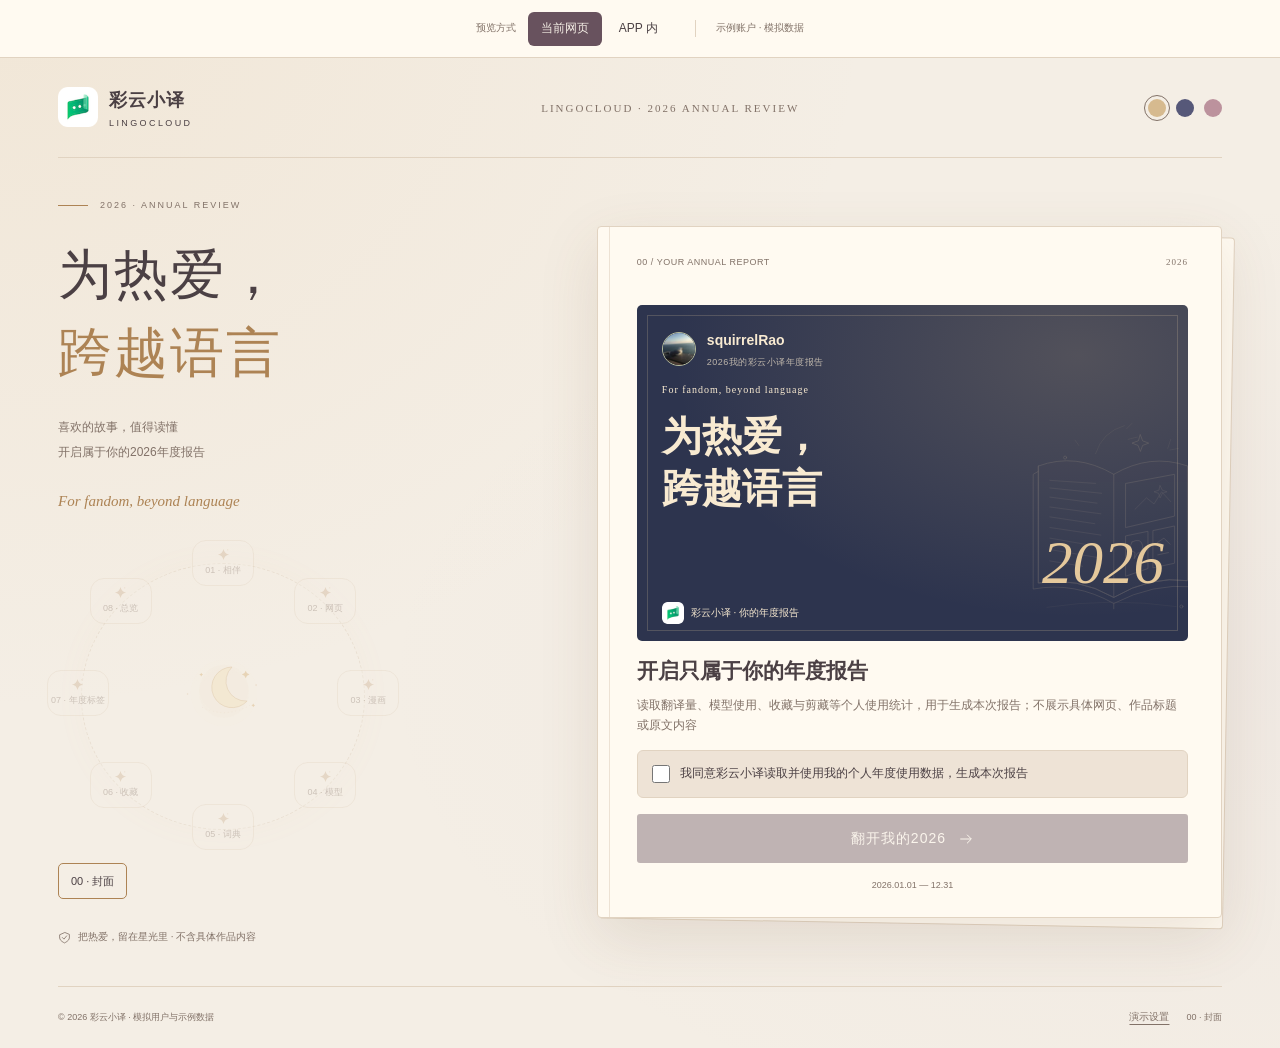
==== index.html @ 10c4dfcf "Publish current V20 annual campaign demo" ====
<!doctype html><html lang="zh-CN"><head><meta charset="UTF-8"><meta name="viewport" content="width=device-width, initial-scale=1, viewport-fit=cover"><meta name="theme-color" content="#f4eee5"><meta name="description" content="彩云小译 2026 个人年度报告｜为热爱，跨越语言｜For fandom, beyond language｜喜欢的故事，值得读懂｜全部为示例数据"><title>2026我的彩云小译年度报告 · 为热爱，跨越语言 · 授权封面与报告结构版</title><style>
:root{--bg:#eeece3;--card:#faf8f0;--ink:#253e35;--muted:#747c70;--line:#d4d8ca;--accent:#294e40;--gold:#947342;--soft:#e8ecdf;--hero:#2c4b3e;--heroInk:#f0e9d2;--shadow:#25382b1e;--serif:'Songti SC',STSong,'Noto Serif SC',serif}
*{box-sizing:border-box}body{margin:0;background:var(--bg);color:var(--ink);font:14px/1.65 -apple-system,BlinkMacSystemFont,'PingFang SC','Microsoft YaHei',sans-serif;transition:background .3s,color .3s}body.theme-midnight{--bg:#121622;--card:#1d2333;--ink:#ece6fa;--muted:#a3a7bf;--line:#3c4157;--accent:#b9a9ef;--gold:#c7b179;--soft:#2a3045;--hero:#272c49;--heroInk:#ede6ff;--shadow:#0004}body.theme-velvet{--bg:#281c29;--card:#3c2939;--ink:#f8e4e7;--muted:#c4a7b6;--line:#654453;--accent:#e4a8be;--gold:#d8ae82;--soft:#4d3345;--hero:#542b44;--heroInk:#ffdfdf;--shadow:#0004}
button,input{font:inherit}button{border:0;cursor:pointer;color:inherit}button:disabled{cursor:not-allowed;opacity:.4}button:focus-visible,input:focus-visible,summary:focus-visible,a:focus-visible{outline:2px solid var(--gold);outline-offset:4px}a{color:inherit;text-decoration:none}.icon{width:18px;height:18px;fill:none;stroke:currentColor;stroke-width:1.5;stroke-linecap:round;stroke-linejoin:round}.hidden{display:none!important}.shell{max-width:1440px;margin:auto;padding:0 58px}.topbar{min-height:100px;display:flex;justify-content:space-between;align-items:center;gap:20px;border-bottom:1px solid var(--line)}.brand{display:flex;align-items:center;gap:11px}.brandmark{width:35px;height:35px;display:grid;place-items:center;background:var(--accent);color:var(--bg);border-radius:10px}.brandmark svg{width:25px;height:25px}.brandname{font-size:18px;font-weight:650;letter-spacing:1px}.brandname small{display:block;font:9px/1.2 Arial,sans-serif;letter-spacing:2.4px;margin-top:3px}.edition{font:11px Georgia,serif;letter-spacing:2px;color:var(--muted)}.tools{display:flex;gap:18px;align-items:center}.demo-chip{font-size:10px;color:var(--muted);border:1px solid var(--line);padding:4px 8px}.theme-switch{display:flex;gap:10px}.theme-dot{position:relative;width:18px;height:18px;background:var(--dot);border-radius:50%}.theme-dot[aria-pressed=true]:after{content:'';position:absolute;inset:-4px;border:1px solid var(--muted);border-radius:50%}
.main{min-height:calc(100svh - 162px);display:grid;grid-template-columns:minmax(270px,.85fr) minmax(510px,1.15fr);gap:6vw;align-items:center;padding:40px 0}.eyebrow{font-size:9px;letter-spacing:2px;color:var(--muted);display:flex;align-items:center;gap:12px;margin-bottom:24px}.eyebrow:before{content:'';width:30px;height:1px;background:var(--gold)}h1{font:500 clamp(40px,4.2vw,62px)/1.45 var(--serif);letter-spacing:2px;margin:0}h1 span{color:var(--gold)}.intro-desc{font-size:12px;color:var(--muted);line-height:2.1;max-width:335px;margin:22px 0}.intro-year{font:italic 15px Georgia;color:var(--gold);margin-top:28px}.chapter-list{display:grid;margin-top:42px;max-width:330px}.chapter{display:flex;align-items:center;gap:15px;background:none;text-align:left;padding:10px 0;font-size:12px;color:var(--muted)}.chapter .num{font:11px Georgia;min-width:21px}.chapter-line{width:24px;height:1px;background:var(--line);transition:width .2s}.chapter.active{color:var(--ink);font-weight:600}.chapter.active .chapter-line{width:43px;background:var(--gold)}.chapter-tag{margin-left:auto;font:8px Arial;letter-spacing:1px;color:var(--gold)}.privacy-note{margin-top:30px;display:flex;align-items:center;gap:7px;color:var(--muted);font-size:10px}.privacy-note svg{width:13px;height:13px}.book-wrap{position:relative;min-width:0}.book-wrap:before{content:'';position:absolute;inset:6px -7px -6px 8px;background:var(--card);border:1px solid var(--line);border-radius:4px;transform:rotate(1deg);z-index:-1}.book{min-height:665px;background:var(--card);border:1px solid var(--line);border-radius:4px;box-shadow:0 20px 60px var(--shadow);position:relative}.book:before{content:'';position:absolute;left:11px;top:0;bottom:0;width:1px;background:var(--line);opacity:.6}.page{display:flex;flex-direction:column;min-height:663px;padding:27px 33px 25px 39px;animation:pageIn .25s ease both}@keyframes pageIn{from{opacity:0;transform:translateX(9px)}to{opacity:1;transform:translateX(0)}}.page-top{display:flex;align-items:center;justify-content:space-between;font-size:9px;color:var(--muted);letter-spacing:1.5px;gap:10px;margin-bottom:23px}.page-top span:last-child{font-family:Georgia;letter-spacing:1px}.page-title{font:500 30px/1.5 var(--serif);margin:0;letter-spacing:1px}.page-desc{font-size:12px;color:var(--muted);line-height:1.95;margin:10px 0 21px}.page-footer{display:flex;justify-content:space-between;align-items:center;gap:12px;border-top:1px solid var(--line);padding-top:18px;margin-top:auto}.primary{display:flex;align-items:center;justify-content:center;gap:13px;background:var(--accent);color:var(--bg);border-radius:3px;padding:13px 20px;font-size:12px;letter-spacing:1px}.primary:hover:not(:disabled){filter:brightness(1.09)}.primary svg{width:16px;height:16px}.text-btn{background:none;color:var(--muted);font-size:11px;padding:5px 0}.small-note{font-size:10px;color:var(--muted)}.hint{font-size:10px;color:var(--muted);line-height:1.9}.cover{height:335px;position:relative;background:var(--hero);color:var(--heroInk);padding:29px 30px;overflow:hidden;border-radius:3px;margin:0 -6px 22px}.cover:after{content:'';position:absolute;inset:10px;border:1px solid #dfd3a64d;pointer-events:none}.cover-kicker{font:8px Georgia;letter-spacing:3px;opacity:.7}.cover h2{font:500 36px/1.5 var(--serif);margin:18px 0 0;letter-spacing:3px;position:relative;z-index:1}.cover-year{font:italic 61px Georgia;color:#d1ba84;margin-top:9px;position:relative;z-index:1}.cover-sub{font-size:9px;letter-spacing:1.5px;opacity:.7;margin-top:9px}.portal{position:absolute;width:240px;height:300px;right:-21px;bottom:-8px;color:#dfd3a6}.cover-welcome{font:500 21px/1.7 var(--serif);margin:0 0 8px}.cover-notice{font-size:11px;color:var(--muted);line-height:1.95;margin:0 0 20px}.start-button{width:100%;margin-bottom:12px}.period{font-size:9px;color:var(--muted);line-height:1.8}.stat-hero{display:flex;gap:9px;align-items:baseline;margin:2px 0 8px}.stat-hero strong{font:normal 72px/1.1 Georgia;letter-spacing:-2px}.stat-hero span{font:18px var(--serif);color:var(--gold)}.stat-sub{font-size:11px;color:var(--muted)}.stat-pair{display:grid;grid-template-columns:1fr 1fr;border-top:1px solid var(--line);border-bottom:1px solid var(--line);margin:23px 0 22px;padding:19px 0}.stat-pair>div+div{border-left:1px solid var(--line);padding-left:22px}.stat-pair strong{display:block;font:31px Georgia}.stat-pair strong small{font-size:11px;margin-left:4px}.stat-pair span{font-size:10px;color:var(--muted)}.feature-card{background:var(--soft);padding:17px 19px;border:1px solid var(--line);border-radius:3px;margin-bottom:18px}.feature-card h3{font:500 19px var(--serif);margin:0 0 8px}.feature-card p{font-size:11px;color:var(--muted);line-height:1.9;margin:0}.tool-list{margin:4px 0 22px;display:grid;gap:0}.tool-row{display:flex;align-items:center;gap:15px;border-bottom:1px solid var(--line);padding:19px 0}.tool-symbol{width:37px;height:43px;display:grid;place-items:center;border:1px solid var(--line);color:var(--gold);background:var(--soft);font:25px Georgia;border-radius:7px}.tool-copy{flex:1}.tool-copy strong{font-size:12px;font-weight:500;display:block}.tool-copy small{font-size:10px;color:var(--muted)}.tool-count{font:26px Georgia;text-align:right}.tool-count small{display:block;font:9px sans-serif;color:var(--muted)}.empty-state{background:var(--soft);border:1px solid var(--line);border-radius:3px;padding:30px 23px;margin:10px 0 23px;font-size:12px;color:var(--muted);line-height:2}.empty-state strong{display:block;color:var(--ink);font:21px/1.6 var(--serif);margin-bottom:10px}.details{font-size:10px;color:var(--muted);margin:0 0 20px}.details summary{cursor:pointer;padding:7px 0}.details p{margin:5px 0;line-height:1.9}.declaration-label{font-size:10px;color:var(--muted);margin-bottom:10px}.choices{display:grid;gap:10px;margin-bottom:20px}.choice{display:flex;justify-content:space-between;align-items:center;text-align:left;background:none;padding:12px 15px;border:1px solid var(--line);border-radius:3px;font-size:12px}.choice[aria-checked=true]{border-color:var(--gold);background:var(--soft)}.choice span:last-child{color:var(--gold)}.report-heading{display:flex;align-items:center;justify-content:space-between;margin-bottom:17px}.report-heading h2{font:500 26px/1.6 var(--serif);margin:4px 0 0}.report-emblem{color:var(--gold);font:36px Georgia}.identity-card{background:var(--hero);color:var(--heroInk);padding:23px 25px;margin-bottom:17px;border-radius:3px;position:relative;overflow:hidden}.identity-card:after{content:'✧';position:absolute;right:8px;top:-35px;font:160px Georgia;color:#d1ba842b}.identity-card small{font-size:9px;letter-spacing:2px;opacity:.75}.identity-card h3{font:500 26px/1.6 var(--serif);margin:12px 0;position:relative;z-index:1}.identity-card p{font-size:10px;opacity:.7;margin:0}.report-grid{display:grid;grid-template-columns:repeat(2,1fr);margin-bottom:17px}.report-stat{padding:13px 0;border-bottom:1px solid var(--line)}.report-stat:nth-child(even){padding-left:20px;border-left:1px solid var(--line)}.report-stat strong{display:block;font:24px Georgia}.report-stat strong small{font-size:10px;margin-left:3px}.report-stat span{font-size:10px;color:var(--muted)}.asset-note{font-size:10px;color:var(--muted);line-height:1.8;margin-bottom:20px}.bottom{border-top:1px solid var(--line);min-height:62px;display:flex;justify-content:space-between;align-items:center;gap:15px;color:var(--muted);font-size:9px}.bottom-right{display:flex;gap:17px;align-items:center}.bottom button{background:none;font-size:10px;color:var(--muted);padding:4px 0;text-decoration:underline;text-underline-offset:4px}
.modal-backdrop{position:fixed;inset:0;z-index:10;display:grid;place-items:center;padding:24px;background:#10251d88;backdrop-filter:blur(6px)}.modal{width:min(440px,100%);max-height:90svh;overflow:auto;background:var(--card);border:1px solid var(--line);border-radius:5px;box-shadow:0 20px 80px #0004;padding:32px;position:relative;animation:pageIn .2s}.modal.wide{width:min(780px,100%)}.close{position:absolute;right:12px;top:9px;font-size:24px;color:var(--muted);background:none;padding:3px 6px}.modal h2{font:500 24px/1.6 var(--serif);margin:0 0 8px}.modal p{font-size:11px;color:var(--muted);line-height:1.9}.modal .primary{width:100%}.share-layout{display:grid;grid-template-columns:1fr 1fr;gap:26px;margin-top:18px;align-items:start}.share-card{padding:27px 23px;background:var(--hero);color:var(--heroInk);border:5px double var(--gold);aspect-ratio:3/4;display:flex;flex-direction:column;position:relative}.share-card .share-brand{font-size:9px;letter-spacing:2px;opacity:.8}.share-card .share-year{font:italic 43px Georgia;color:#d1ba84;margin:20px 0 13px}.share-card .share-quote{font:500 24px/1.65 var(--serif);margin:0 0 18px}.share-card .share-numbers{display:grid;gap:8px;font-size:11px;margin-bottom:17px}.share-card .share-bottom{margin-top:auto;padding-top:13px;border-top:1px solid #dfd3a650;font-size:8px;opacity:.7}.share-form .hint{margin-bottom:15px}.share-form .primary{margin-top:20px}.export-status{font-size:10px;line-height:1.8;color:var(--muted);min-height:36px;margin:12px 0}.presets{display:grid;grid-template-columns:repeat(2,1fr);gap:9px;margin:20px 0}.preset{background:var(--soft);border:1px solid var(--line);padding:12px 8px;border-radius:3px;font-size:11px}.preset[aria-pressed=true]{border-color:var(--gold)}.modal ul{font-size:11px;color:var(--muted);padding-left:18px;line-height:2}.toast{position:fixed;bottom:24px;left:50%;transform:translateX(-50%);max-width:90vw;background:var(--ink);color:var(--card);z-index:30;padding:11px 20px;font-size:12px;border-radius:4px;text-align:center}
@media(max-width:1100px){.shell{padding:0 30px}.main{grid-template-columns:minmax(220px,.8fr) minmax(470px,1.2fr);gap:35px}h1{font-size:41px}.edition{display:none}.page{padding-left:32px;padding-right:27px}.chapter-tag{display:none}.cover h2{font-size:33px}.portal{right:-35px}.cover{padding-left:25px}}
@media(max-width:820px){.shell{padding:0 20px}.topbar{min-height:75px}.brandname{font-size:15px}.brandname small{font-size:7px}.brandmark{width:31px;height:31px}.tools{gap:11px}.demo-chip{font-size:8px;padding:3px 6px}.theme-dot{width:15px;height:15px}.theme-switch{gap:9px}.main{display:flex;flex-direction:column;gap:24px;padding:27px 0 30px;min-height:0}.intro{width:100%}.eyebrow{font-size:8px;margin-bottom:12px}h1{font-size:31px;line-height:1.5}h1 br{display:none}h1 span{margin-left:5px}.intro-desc{font-size:11px;max-width:none;line-height:1.9;margin:10px 0 0}.intro-year,.privacy-note{display:none}.chapter-list{display:flex;max-width:none;margin-top:20px;border-bottom:1px solid var(--line)}.chapter{flex:1;display:block;font-size:9px;text-align:center;padding:0 0 10px;position:relative;white-space:nowrap}.chapter .num{display:block;margin-bottom:3px;font-size:9px}.chapter-line{display:none}.chapter.active:after{content:'';position:absolute;left:15%;right:15%;bottom:-1px;height:2px;background:var(--gold)}.book-wrap{width:100%;max-width:570px}.book{min-height:640px}.page{min-height:638px;padding:23px 24px 23px 28px}.page-top{font-size:8px;margin-bottom:20px}.page-title{font-size:27px}.cover{height:325px;padding:27px 25px;margin-bottom:19px}.portal{right:-33px;width:225px;height:290px}.cover h2{font-size:32px}.cover-year{font-size:57px}.cover-sub{font-size:8px}.page-footer{padding-top:17px}.stat-hero strong{font-size:64px}.bottom{min-height:65px;font-size:8px;align-items:flex-start;padding-top:14px}.bottom-right{gap:10px;flex-shrink:0}.share-layout{grid-template-columns:1fr}.share-card{max-width:300px;width:100%;margin:auto}.share-form{padding-top:2px}.modal.wide{max-width:470px}.modal{padding:30px 24px}.report-heading h2{font-size:24px}.identity-card h3{font-size:24px}}
@media(max-width:380px){.shell{padding:0 14px}h1{font-size:28px}.demo-chip{display:none}.page{padding-left:24px;padding-right:19px}.cover h2{font-size:29px}.portal{right:-52px}.stat-pair strong{font-size:26px}.cover-welcome{font-size:19px}.cover-sub{font-size:7px}}
@media(prefers-reduced-motion:reduce){*,*:before,*:after{animation:none!important;transition:none!important}}

.day-strip{display:flex;align-items:center;gap:9px;margin:0 0 19px;color:var(--muted);font-size:10px}.day-strip strong{font:31px Georgia;color:var(--ink);margin-left:2px}.day-strip strong small{font:10px sans-serif;margin-left:5px}.day-strip>span:last-child{margin-left:auto;font-size:9px}.footprint-box{border:1px solid var(--line);border-radius:4px;margin:0 0 13px;overflow:hidden}.footprint-caption{padding:13px 17px 9px;font-size:11px;font-weight:600;display:flex;justify-content:space-between;gap:10px}.footprint-caption span{font-size:9px;font-weight:400;color:var(--muted)}.footprint-tabs{display:grid;grid-template-columns:1fr 1fr;padding:0 16px;border-bottom:1px solid var(--line);gap:12px}.footprint-tabs button{min-height:45px;background:none;font-size:11px;color:var(--muted);border-bottom:2px solid transparent;padding:9px 0;display:flex;align-items:center;justify-content:center;gap:7px}.footprint-tabs button[aria-selected=true]{border-bottom-color:var(--gold);color:var(--ink);font-weight:600}.footprint-tabs button span{color:var(--gold);font-size:17px}.footprint-panel{padding:16px 18px 17px;background:var(--soft);min-height:204px}.footprint-number{display:flex;align-items:center;justify-content:space-between;gap:14px}.footprint-number>div:first-child>strong{font:47px/1.1 Georgia;letter-spacing:-1px}.footprint-number>div:first-child>span{font-size:12px;color:var(--gold);margin-left:6px}.footprint-number small{display:block;font-size:9px;color:var(--muted);margin-top:7px}.footprint-secondary{text-align:right}.footprint-secondary strong{display:block;font:23px Georgia}.footprint-secondary span{font-size:9px;color:var(--muted)}.footprint-picture{font:48px Georgia;color:var(--gold);opacity:.55}.footprint-copy{font-size:10px;color:var(--muted);line-height:1.9;margin:14px 0}.share-card{min-height:430px;aspect-ratio:auto}@media(max-width:380px){.footprint-tabs{gap:7px;padding:0 10px}.footprint-tabs button{font-size:10px}.footprint-panel{padding:15px}.footprint-number>div:first-child>strong{font-size:43px}.day-strip{gap:7px}.day-strip>span:last-child{font-size:8px}}

.share-tagline{font:italic 11px Georgia,serif;opacity:.85;margin-top:8px}
.egg-scene{display:flex;align-items:center;gap:13px;margin:2px 0 17px;min-height:57px}.egg-trigger{position:relative;flex-shrink:0;width:46px;height:46px;display:grid;place-items:center;background:var(--soft);color:var(--gold);border:1px solid var(--line);font:26px Georgia;border-radius:50%;padding:0}.egg-trigger:hover{border-color:var(--gold)}.egg-trigger-0{background:none;border:0;font-size:38px}.egg-trigger-1{border-radius:15px 15px 15px 3px;border-color:var(--gold);font-size:26px}.egg-trigger-2{border:0;background:none;width:50px;height:49px;overflow:hidden}.egg-trigger svg{width:44px;height:44px;display:block;transform:translateY(7px);transition:transform .3s}.discovered .egg-trigger svg{transform:translateY(0)}.egg-trigger-3{border-radius:3px 14px 3px 3px;transform:rotate(-6deg);background:linear-gradient(135deg,var(--soft) 80%,var(--line) 81%);font-size:32px}.egg-trigger-4{width:58px;height:58px;border:3px double var(--gold);font:11px/1.35 var(--serif);transform:rotate(-8deg);background:none}.egg-trigger-4 span{display:block;max-width:28px}.discovered .egg-pop{animation:eggPop .5s ease both}.egg-spark{position:fixed;z-index:40;color:var(--gold);font:16px Georgia;pointer-events:none;animation:eggSpark 1s ease-out forwards}@keyframes eggPop{0%{scale:.7}55%{scale:1.17}100%{scale:1}}@keyframes eggSpark{from{opacity:1;transform:translate(-50%,-50%) scale(.5)}to{opacity:0;transform:translate(var(--dx),var(--dy)) scale(1.2)}}
.footprint-panel{min-height:150px}.choices{grid-template-columns:1fr 1fr;gap:8px}.choice{min-height:53px;font-size:11px;padding:10px 12px;gap:7px}.choice-blank{border-style:dashed}.quote-blank{min-height:72px}.share-quote-blank{min-height:66px}.report-grid{grid-template-columns:repeat(3,1fr)}.report-stat:nth-child(n){padding:12px 0;border-left:0}.report-stat:nth-child(3n+2),.report-stat:nth-child(3n+3){padding-left:12px;border-left:1px solid var(--line)}.report-stat:last-child{grid-column:1/-1;display:flex;gap:12px;align-items:center;border-left:0;padding-left:0}.report-stat strong{font-size:23px}.report-stat span{font-size:9px}.share-all-grid{display:grid;grid-template-columns:1fr 1fr;margin:3px 0 22px}.share-all-grid .report-stat:nth-child(n){padding:10px 0;border-left:0;border-color:#dfd3a633}.share-all-grid .report-stat:nth-child(even){padding-left:13px}.share-all-grid .report-stat:last-child{grid-column:auto;display:block}.share-all-grid .report-stat strong{font:22px Georgia}.share-all-grid .report-stat strong small{font-size:9px}.share-all-grid .report-stat span{font-size:9px;color:var(--heroInk);opacity:.65}.share-card{min-height:650px;aspect-ratio:auto}.share-card .share-quote{font-size:22px;line-height:1.6}.share-card .share-year{margin:14px 0 14px;font-size:40px}.share-form .primary{margin-top:18px}.asset-note{font-size:9px}
@media(max-width:820px){.share-layout{grid-template-areas:'controls' 'card';gap:18px}.share-card{grid-area:card;max-width:340px}.share-form{grid-area:controls}.share-form .primary{margin-top:8px}.share-form .hint{margin:0 0 10px}.export-status{min-height:20px;margin:8px 0}.report-stat strong{font-size:21px}}
@media(max-width:380px){.choices{grid-template-columns:1fr}.choice{min-height:42px}.day-strip{flex-wrap:wrap}.day-strip>span:last-child{margin-left:0}.share-all-grid .report-stat strong{font-size:20px}}
.scene-nav{max-width:330px;width:100%;margin-top:27px}.scene-orbit{position:relative;width:100%;height:315px}.scene-orbit-ring{position:absolute;width:75%;height:72%;left:12.5%;top:11%;border:1px dashed var(--line);border-radius:50%;pointer-events:none}.scene-menu-center{position:absolute;left:50%;top:46%;transform:translate(-50%,-50%);width:158px;height:140px;background:none;padding:0;z-index:1}.scene-mark{width:100%;height:100%;display:block;overflow:visible}.scene-stop{position:absolute;left:var(--x);top:var(--y);transform:translate(-50%,-50%);display:flex;flex-direction:column;align-items:center;justify-content:center;width:74px;min-height:55px;border:1px solid var(--line);background:var(--bg);border-radius:14px;color:var(--muted);font-size:10px;gap:4px;z-index:2;padding:7px 2px}.scene-stop-spark{width:19px;height:19px;opacity:.6}.scene-stop-spark svg{width:100%;height:100%}.scene-stop.active{background:var(--accent);color:var(--bg);border-color:var(--accent)}.scene-stop.active .scene-stop-spark{opacity:1}.scene-stop:hover{border-color:var(--gold)}.scene-menu-toggle{display:none}.brand-guide{padding:8px 12px 7px 0;margin:8px 0 21px;background:color-mix(in srgb,var(--soft) 52%,transparent);border-radius:6px;gap:7px;min-height:112px}.scene-trigger{width:135px;height:112px;flex-shrink:0;background:none;border:0;padding:0;cursor:pointer}.scene-trigger:focus-visible{outline:2px solid var(--gold);outline-offset:0;border-radius:12px}.brand-guide .brand-guide .brand-nuzzle .scene-mark{animation:catNuzzle .55s ease both}@keyframes catNuzzle{0%,100%{rotate:0deg}35%{rotate:-7deg}70%{rotate:5deg}}
.quiet-scene{position:relative;overflow:hidden;border:1px solid #ddcdb1;border-radius:3px;background:#f1e7d3;min-height:125px;margin:13px 0 15px;color:#b99c61}.quiet-line{position:absolute;inset:9px;border:1px solid #dfd1b8;pointer-events:none}.quiet-scene-object{position:absolute;right:9px;bottom:1px;width:143px;height:94px}.quiet-star{position:absolute;left:22px;top:18px;font:24px Georgia;opacity:.7}.quiet-spark{position:absolute;left:25px;bottom:17px;width:16px;height:16px;opacity:.45;transform:rotate(-18deg)}.quiet-spark svg{width:100%;height:100%}.quiet-share{min-height:111px;margin-top:6px}.quiet-share .quiet-scene-object{width:126px;height:83px}.identity-card:has(.quiet-scene):after{display:none}.share-year{display:flex;align-items:center;justify-content:space-between;gap:8px}.share-year-cat{display:block;width:94px;height:76px;margin-top:-8px;margin-bottom:-8px}.share-card:has(.quiet-scene){min-height:700px}.intro-year{margin-bottom:0}
@media(max-width:1100px){.scene-menu-center{width:130px;height:118px}.scene-stop{width:66px;font-size:9px}.scene-trigger{width:115px;height:103px}.brand-guide{min-height:104px}}
@media(max-width:820px){.scene-nav{max-width:none;margin-top:17px}.scene-menu-toggle{display:flex;align-items:center;gap:11px;padding:4px 14px 4px 4px;background:var(--card);border:1px solid var(--line);border-radius:6px;width:100%;text-align:left}.scene-menu-toggle>span:first-child{width:69px;height:55px;display:block}.scene-menu-toggle strong{display:block;font-size:12px;font-weight:500}.scene-menu-toggle small{display:block;font-size:9px;color:var(--muted);margin-top:2px}.scene-toggle-arrow{margin-left:auto;color:var(--gold)}.scene-orbit{display:none;max-width:310px;margin:8px auto 0;height:293px}.scene-nav.menu-open .scene-orbit{display:block;animation:pageIn .2s ease}.scene-nav.menu-open .scene-toggle-arrow{transform:rotate(180deg)}.scene-menu-center{width:150px;height:133px}.scene-stop{width:71px;min-height:53px;font-size:10px}.scene-trigger{width:125px;height:106px}.brand-guide{min-height:108px;gap:3px}.quiet-report{min-height:121px}}
@media(max-width:380px){.scene-trigger{width:103px;height:98px}.scene-orbit{height:280px}.scene-stop{width:66px}.scene-menu-center{width:135px;height:120px}}
.brandmark{width:40px;height:40px;background:transparent;border-radius:10px}.brandmark img{display:block;width:100%;height:100%;object-fit:contain}.cover-sub{display:flex;align-items:center;gap:8px;position:relative;z-index:1;opacity:1}.cover-logo{width:24px;height:24px;object-fit:contain;border-radius:5px}.share-brand{display:flex;align-items:center;gap:8px;letter-spacing:.6px!important;line-height:1.6}.share-brand-logo{width:32px;height:32px;flex-shrink:0;border-radius:6px;object-fit:contain}@media(max-width:820px){.brandmark{width:35px;height:35px}.cover-logo{width:22px;height:22px}}/* Personal annual book — eight chapters */
.page{position:relative;isolation:isolate;overflow:hidden;--light-x:76%;--light-y:28%}.page>*{position:relative;z-index:1}.page:after{content:'';position:absolute;inset:0;pointer-events:none;z-index:2;background:radial-gradient(ellipse at var(--light-x) var(--light-y),#ffd79155 0, #ffe4ae15 30%,transparent 65%);opacity:0;transition:opacity .6s}.page.magic-on:after{opacity:1}.person{display:flex;align-items:center;gap:11px;min-width:0}.person img{display:block;object-fit:cover;border-radius:50%;flex-shrink:0;border:1px solid #b5bc9c}.person strong{font-size:13px;font-weight:600;display:block;overflow-wrap:anywhere}.person small{font-size:9px;opacity:.7;display:block;margin-top:3px;letter-spacing:.5px}.person-compact{margin:-8px 0 21px;padding-bottom:12px;border-bottom:1px solid var(--line);gap:8px;color:var(--muted)}.person-compact img{width:25px;height:25px}.person-compact strong{font-size:10px;font-weight:400}.person-cover{color:var(--heroInk);margin-bottom:25px}.person-cover img{width:40px;height:40px}.person-cover strong{font-size:14px}.cover{height:400px}.cover h2{margin-top:11px}.cover-year{font-size:54px}.cover-kicker{letter-spacing:1.5px;position:relative;z-index:1}.cover .person{position:relative;z-index:1}.cover .portal{opacity:.65;right:-44px;bottom:-12px}.cover-welcome{font-size:18px}.day-strip{margin:12px 0 2px}.person-report{margin:0 0 22px}.person-report img{width:55px;height:55px}.person-report strong{font-size:20px;font-family:var(--serif)}.person-share{margin:22px 0 20px}.person-share img{width:40px;height:40px}.person-share strong{font-size:14px}.person-share small{font-size:8px}.page-top{margin-bottom:19px}.scene-nav{max-width:330px}.scene-orbit{height:350px}.scene-orbit-ring{width:86%;height:84%;left:7%;top:8%}.scene-stop{width:62px;min-height:52px;font-size:9px;gap:2px;padding:5px 1px}.scene-stop-spark{width:16px;height:16px}.scene-menu-center{width:132px;height:120px;top:49%}.visual-egg{min-height:108px;position:relative;justify-content:center;background:none;margin:12px 0 18px;isolation:isolate;overflow:visible;flex-shrink:0}.visual-egg .scene-trigger{width:126px;height:106px;touch-action:none;user-select:none;-webkit-user-select:none;cursor:grab;position:relative;z-index:2;transition:filter .4s}.visual-egg .scene-trigger:active{cursor:grabbing}.light-orbit{position:absolute;left:50%;top:55%;width:170px;height:50px;transform:translate(-50%,-50%) rotate(-8deg);border:1px solid var(--line);border-radius:50%;opacity:.5;transition:transform .7s,box-shadow .7s}.magic-on .light-orbit{transform:translate(-50%,-50%) rotate(13deg);box-shadow:0 0 28px #eec77f66}.magic-on .scene-trigger{filter:drop-shadow(10px 8px 6px #66533533)}.paper-star{position:absolute;width:9px;height:9px;background:var(--gold);clip-path:polygon(50% 0,60% 39%,100% 50%,60% 61%,50% 100%,40% 61%,0 50%,40% 39%);opacity:.3;transition:transform .7s,opacity .7s}.star-a{left:calc(50% - 95px);top:30%;transform:rotate(15deg)}.star-b{right:calc(50% - 105px);top:70%;width:14px;height:14px}.magic-on .star-a{opacity:1;transform:rotate(100deg) scale(1.6)}.magic-on .star-b{opacity:1;transform:rotate(-45deg) scale(1.4)}.reading-scene{height:112px;position:relative;margin:0 0 18px;background:var(--soft);border:1px solid var(--line);overflow:hidden;border-radius:3px}.paper-sheet{width:65%;margin:13px auto;padding:14px 21px;border:1px solid var(--line);background:var(--card);transform:rotate(-4deg);box-shadow:4px 5px 0 var(--line);transition:transform .6s,box-shadow .6s}.paper-sheet i{display:block;width:95%;height:1px;background:var(--gold);margin-bottom:9px;opacity:.5}.paper-sheet i:nth-child(2){width:70%}.paper-sheet i:nth-child(4){width:83%}.reading-glow{position:absolute;inset:0;background:linear-gradient(115deg,transparent 30%,#ffe5ab66 48%,transparent 65%);transform:translateX(-110%);transition:transform .9s}.magic-on .reading-glow{transform:translateX(20%)}.magic-on .paper-sheet{transform:rotate(1deg);box-shadow:7px 9px 10px #79654133}.comic-scene{height:202px;display:grid;grid-template-columns:1fr 1fr;grid-template-rows:1fr 1fr;gap:8px;margin:4px 0 26px;transform:rotate(-1deg)}.comic-scene>div{position:relative;overflow:hidden;border:1px solid var(--line);background:var(--soft);transition:background .6s,box-shadow .6s}.comic-scene>div:first-child{grid-row:1/3;background:var(--hero)}.comic-moon{position:absolute;width:55px;height:55px;border-radius:50%;background:#d4c493;top:25px;left:25%;box-shadow:0 0 0 10px #d4c49315}.comic-hill{position:absolute;width:150px;height:130px;background:var(--gold);opacity:.35;transform:rotate(35deg);bottom:-105px;left:-10px}.bubble{position:absolute;border:1px solid var(--gold);border-radius:50%;width:43px;height:25px;background:var(--card);opacity:.8;right:12px;top:15px}.bubble:after{content:'';position:absolute;right:6px;bottom:-5px;width:7px;height:7px;border-right:1px solid var(--gold);border-bottom:1px solid var(--gold);transform:skewY(35deg);background:var(--card)}.b1{top:auto;bottom:26px;width:60px;height:38px}.b3{right:auto;left:18px}.comic-star{position:absolute;right:20px;bottom:14px;width:19px;height:19px;background:var(--gold);clip-path:polygon(50% 0,60% 39%,100% 50%,60% 61%,50% 100%,40% 61%,0 50%,40% 39%)}.magic-on .comic-scene>div{box-shadow:inset 0 0 45px #dfbe7655}.magic-on .comic-moon{box-shadow:0 0 35px #ffd78b88}.model-list{list-style:none;padding:0;margin:2px 0 15px}.model-list li{display:flex;gap:12px;align-items:center;min-height:49px;border-bottom:1px solid var(--line);padding:9px 0}.model-rank{font:12px Georgia;color:var(--gold);width:20px;flex-shrink:0}.model-main{flex:1;min-width:0;font-size:12px}.model-list strong{font:19px Georgia;white-space:nowrap}.model-list strong small{font:9px sans-serif;margin-left:4px;color:var(--muted)}.model-track{display:block;width:100%;height:3px;margin-top:8px;background:var(--soft)}.model-track i{display:block;height:100%;background:var(--gold);opacity:.6;transition:box-shadow .6s,opacity .6s}.magic-on .model-track i{box-shadow:0 0 8px #e4c177;opacity:1}.model-list-compact li{min-height:34px;padding:6px 0;gap:8px}.model-list-compact .model-main{font-size:10px}.model-list-compact strong{font-size:15px}.model-list-compact .model-track{display:none}.report-models h3{font:18px var(--serif);margin:15px 0 10px}.magic-on .tool-symbol{box-shadow:5px 6px 0 #ae8a5530}.tool-symbol{transition:box-shadow .6s}.collection-art{height:130px;display:flex;justify-content:center;align-items:center;margin-top:15px}.collection-art span{display:block;width:85px;height:100px;border:1px solid var(--gold);background:var(--soft);transform:rotate(-15deg);position:relative;transition:transform .6s,box-shadow .6s}.collection-art span:before{content:'';position:absolute;top:17px;right:14px;width:14px;height:28px;background:var(--gold);clip-path:polygon(0 0,100% 0,100% 100%,50% 75%,0 100%);opacity:.6}.collection-art span:after{content:'';position:absolute;left:12px;right:12px;bottom:24px;height:15px;border-top:1px solid var(--line);border-bottom:1px solid var(--line)}.collection-art span:nth-child(2){transform:rotate(3deg);margin-left:-35px;margin-top:-12px}.collection-art span:nth-child(3){transform:rotate(16deg);margin-left:-35px}.magic-on .collection-art span:first-child{transform:translate(-15px,0) rotate(-24deg);box-shadow:4px 7px 7px #51412526}.magic-on .collection-art span:last-child{transform:translate(15px,-5px) rotate(25deg);box-shadow:4px 7px 7px #51412526}.afterword-preview{padding:10px 16px;border:1px solid var(--line);min-height:85px;background:var(--soft);margin:0 0 4px}.afterword-preview h3{font:19px/1.8 var(--serif);font-weight:400;margin:11px 0}.afterword-preview .quiet-scene{margin:0;min-height:110px}.share-models h4{font-size:10px;font-weight:400;margin:0}.share-models .model-list li{border-color:#dfd3a633}.share-models .model-rank,.share-models small{color:var(--heroInk);opacity:.7}.share-models .empty-state{font-size:9px;color:var(--ink)}.share-card{min-height:0}.share-year{margin-top:5px!important}.share-all-grid{margin-bottom:15px}.share-bottom{margin-top:18px!important}.report-grid .report-stat:last-child{grid-column:auto;display:block}.report-grid{grid-template-columns:1fr 1fr}.report-grid .report-stat:nth-child(n){border-left:0;padding:12px 0}.report-grid .report-stat:nth-child(even){padding-left:15px;border-left:1px solid var(--line)}.report-grid .report-stat span{font-size:10px}.identity-card{padding:20px}.identity-card h3{font-size:23px}.choices{grid-template-columns:1fr;gap:7px}.choice{min-height:43px;font-size:12px}.stat-hero strong{font-size:66px}.page-footer{padding-top:16px}.page-desc{margin-bottom:20px}
@media(max-width:1100px){.scene-stop{width:58px;font-size:8px}.scene-orbit{height:330px}.person-cover{margin-bottom:20px}}
@media(max-width:820px){.scene-nav{max-width:none}.scene-orbit{max-width:320px;width:calc(100% - 20px);height:330px;margin:15px auto 0}.scene-menu-center{width:128px;height:112px}.scene-stop{width:62px;font-size:9px}.cover{height:390px}.cover h2{font-size:31px}.cover .portal{right:-45px}.person-cover img{width:37px;height:37px}.person-cover{margin-bottom:22px}.person-report strong{font-size:18px}.person-share{margin-top:20px}.intro-desc{max-width:100%}.visual-egg{margin:12px 0 16px}.page-title{font-size:27px}.model-main{font-size:11px}.model-list strong{font-size:18px}.stat-hero strong{font-size:58px}.share-card{padding:23px 19px}.share-card .share-quote{font-size:22px}.collection-art{height:140px}}
@media(max-width:380px){.cover{padding:23px 20px}.cover h2{font-size:29px}.cover-year{font-size:52px}.person-cover strong{font-size:12px}.person-cover small{font-size:8px}.cover-kicker{font-size:7px}.cover-sub span{font-size:8px}.cover-welcome{font-size:16px}.model-main{font-size:10px}.model-list li{gap:8px}.person-report strong{font-size:17px}.scene-orbit{width:calc(100% - 10px);height:315px}.scene-stop{width:57px;font-size:8px}.primary{padding:12px 13px;font-size:11px}.stat-hero strong{font-size:52px}}
/* Official model logos and best partner */
.model-logo{display:block;width:30px;height:30px;border-radius:8px;object-fit:contain;flex-shrink:0;background:#fff}.model-list li{gap:10px}.model-list-compact .model-logo{width:23px;height:23px;border-radius:6px}.best-model{position:relative;display:flex;align-items:center;gap:16px;min-height:106px;padding:20px;background:var(--soft);border:1px solid var(--line);border-radius:5px;overflow:hidden;isolation:isolate}.best-model>img{width:58px;height:58px;object-fit:contain;background:white;border-radius:14px;flex-shrink:0;box-shadow:0 5px 14px #182b2020;position:relative;z-index:1}.best-model strong{display:block;font:20px/1.5 var(--serif);position:relative;z-index:1}.best-model small{display:block;font-size:10px;color:var(--muted);margin-top:5px;position:relative;z-index:1}.best-model-halo{position:absolute;width:135px;height:135px;background:radial-gradient(circle,#d6bc7766,transparent 65%);right:-30px;top:-30px}.best-empty{font-size:22px;gap:12px}.share-models .best-model{min-height:83px;padding:13px;margin:10px 0 19px;background:#ffffff09;border-color:#dfd3a633}.share-models .best-model>img{width:42px;height:42px;border-radius:10px}.share-models .best-model strong{font-size:17px}.share-models .best-model small{font-size:9px;color:var(--heroInk);opacity:.7}.share-models .best-model-halo{opacity:.3}.share-models .full-model-label{opacity:.7;padding-top:4px}.share-models .model-list li{gap:7px}.share-models .model-list .model-main{font-size:9px}.share-models .model-list strong{font-size:13px}.share-models .model-list .model-rank{width:16px;font-size:10px}
/* Face states are SVG layers; no captions or messages. */
.scene-hover,.scene-active,.scene-shine{display:none}.reactive-scene .scene-motion{transform-box:fill-box;transform-origin:50% 85%;transition:transform .25s cubic-bezier(.2,.8,.2,1)}.scene-trigger:hover .scene-motion,.scene-trigger:focus-visible .scene-motion,.scene-menu-center:hover .scene-motion{transform:translateY(-5px) rotate(-5deg) scale(1.025)}.scene-trigger:hover:not([aria-pressed=true]) .scene-rest,.scene-trigger:focus-visible:not([aria-pressed=true]) .scene-rest,.scene-menu-center:hover:not([aria-pressed=true]) .scene-rest{display:none}.scene-trigger:hover:not([aria-pressed=true]) .scene-hover,.scene-trigger:focus-visible:not([aria-pressed=true]) .scene-hover,.scene-menu-center:hover:not([aria-pressed=true]) .scene-hover,.scene-trigger:hover .scene-shine,.scene-menu-center:hover .scene-shine{display:inline}.scene-trigger[aria-pressed=true] .scene-rest,.scene-menu-center[aria-pressed=true] .scene-rest{display:none}.scene-trigger[aria-pressed=true] .scene-active,.scene-menu-center[aria-pressed=true] .scene-active,.scene-trigger[aria-pressed=true] .scene-shine,.scene-menu-center[aria-pressed=true] .scene-shine{display:inline}.scene-trigger:active .scene-motion{transform:translateY(3px) scale(.94,1.04)}.scene-tap .scene-motion{animation:sceneHello .72s ease both}.egg-kind-1 .scene-tap .scene-motion{animation:sceneRead .75s ease both}.egg-kind-2 .scene-tap .scene-motion{animation:sceneJump .7s ease both}.egg-kind-3 .scene-tap .scene-motion{animation:sceneSpin .8s ease both}.egg-kind-4 .scene-tap .scene-motion{animation:scenePeek .75s ease both}.egg-kind-5 .scene-tap .scene-motion{animation:scenePounce .75s ease both}.egg-kind-6 .scene-tap .scene-motion{animation:sceneWake .8s ease both}.egg-kind-7 .scene-tap .scene-motion{animation:sceneStamp .75s ease both}@keyframes sceneHello{0%,100%{transform:rotate(0)}35%{transform:translateY(-8px) rotate(-12deg)}65%{transform:rotate(8deg)}}@keyframes sceneRead{0%,100%{transform:rotate(0)}30%,70%{transform:translateY(4px) rotate(6deg)}50%{transform:translateY(-4px) rotate(-4deg)}}@keyframes sceneJump{0%,100%{transform:scale(1)}20%{transform:scale(1.06,.9)}50%{transform:translateY(-22px) rotate(5deg)}75%{transform:scale(1.1,.86)}}@keyframes sceneSpin{0%,100%{transform:rotate(0)}30%{transform:rotate(-16deg) translateX(-5px)}70%{transform:rotate(14deg) translateX(5px)}}@keyframes scenePeek{0%,100%{transform:translateY(0)}40%{transform:translateY(-9px) rotate(-14deg)}75%{transform:translateY(-5px) rotate(8deg)}}@keyframes scenePounce{0%,100%{transform:translateX(0)}30%{transform:translateX(-14px) rotate(-9deg)}65%{transform:translateX(18px) rotate(11deg)}}@keyframes sceneWake{0%,100%{transform:scale(1)}50%{transform:translateY(-7px) scale(1.08,1.04) rotate(-5deg)}}@keyframes sceneStamp{0%,100%{transform:translateY(0)}30%{transform:translateY(-15px) rotate(-5deg)}60%{transform:translateY(8px) scale(1.1,.9)}}
/* Eight different discoveries, retained as toggleable visual states. */
.egg-decoration{position:absolute;width:230px;height:131px;left:50%;top:50%;transform:translate(-50%,-50%) scale(.82);opacity:0;pointer-events:none;color:var(--gold);z-index:1;transition:opacity .5s,transform .7s}.egg-decoration>svg{width:100%;height:100%;overflow:visible}.magic-on .egg-decoration{opacity:.8;transform:translate(-50%,-50%) scale(1)}.page[data-chapter="0"] .cover:before{content:'';position:absolute;inset:0;opacity:0;background:radial-gradient(circle at 78% 16%,#fff0bd 0 1px,transparent 2px),radial-gradient(circle at 68% 35%,#fff0bd 0 2px,transparent 3px),radial-gradient(circle at 82% 52%,#fff0bd 0 1px,transparent 2px),radial-gradient(circle at 52% 19%,#fff0bd 0 1px,transparent 2px),radial-gradient(circle at 89% 28%,#fff0bd 0 2px,transparent 3px),radial-gradient(ellipse at 80% 20%,#c4d9bc35,transparent 75%);transition:opacity .8s}.page[data-chapter="0"].magic-on .cover:before{opacity:1}.page[data-chapter="0"].magic-on .cover-year{text-shadow:0 0 25px #f6d68677}.page[data-chapter="0"].magic-on .fx-0 svg{stroke-dasharray:300;animation:drawConstellation 1.1s ease both}@keyframes drawConstellation{from{stroke-dashoffset:300;opacity:0}to{stroke-dashoffset:0;opacity:1}}.page[data-chapter="1"].magic-on .paper-sheet{transform:translate(6px,-5px) rotate(5deg);box-shadow:-7px 9px 0 var(--line),-14px 17px 0 #b8bda955}.page[data-chapter="1"].magic-on .fx-leaf{animation:paperFloat 1s ease both;transform-box:fill-box;transform-origin:center}.page[data-chapter="1"].magic-on .leaf-b{animation-delay:.1s}@keyframes paperFloat{from{opacity:0;transform:translateY(25px) rotate(-20deg)}to{opacity:1;transform:translateY(-6px) rotate(8deg)}}.page[data-chapter="2"].magic-on .comic-scene{transform:rotate(1deg)}.comic-scene{transition:transform .6s}.page[data-chapter="2"].magic-on .comic-scene>div:nth-child(2){background-image:radial-gradient(var(--gold) .6px,transparent .8px);background-size:7px 7px}.page[data-chapter="2"].magic-on .comic-scene>div:last-child .bubble{transform:translateX(8px) rotate(-8deg)}.bubble{transition:transform .6s}.page[data-chapter="2"].magic-on .comic-rays{animation:comicReveal .6s ease both;stroke-width:2.5}.page[data-chapter="2"].magic-on .comic-flash{animation:comicReveal .8s ease both}@keyframes comicReveal{from{opacity:0;transform:scale(.5);transform-origin:center}to{opacity:1;transform:scale(1)}}.orbit-model{position:absolute;border-radius:7px;background:#fff;box-shadow:0 4px 8px #24382a22;transform:scale(0);transition:transform .6s}.orbit-model-0{left:7px;top:53px}.orbit-model-1{right:12px;top:22px}.orbit-model-2{right:26px;bottom:6px}.magic-on .orbit-model-0{transform:translateY(-10px) rotate(-12deg) scale(1)}.magic-on .orbit-model-1{transform:translateY(9px) rotate(14deg) scale(1)}.magic-on .orbit-model-2{transform:translateX(-8px) rotate(-9deg) scale(1)}.page[data-chapter="3"].magic-on .model-logo{transform:translateY(-2px);box-shadow:0 3px 9px #c5ac6d77}.model-logo{transition:transform .5s,box-shadow .5s}.page[data-chapter="3"].magic-on .model-track i{background:linear-gradient(90deg,var(--gold),#cfddac,var(--gold))}.page[data-chapter="4"].magic-on .flower-bloom{animation:flowerGrow .85s ease both;transform-origin:50% 100%}.page[data-chapter="4"].magic-on .tool-row:nth-child(2) .tool-symbol{transform:rotate(-7deg)}.page[data-chapter="4"].magic-on .tool-row:nth-child(3) .tool-symbol{transform:rotate(7deg)}.tool-symbol{transition:box-shadow .6s,transform .6s}@keyframes flowerGrow{from{opacity:0;transform:scale(0)}to{opacity:.65;transform:scale(1)}}.page[data-chapter="5"].magic-on .fx-bookmark{animation:bookmarkFall .8s ease both;transform-box:fill-box;transform-origin:center}.page[data-chapter="5"].magic-on .bm-b{animation-delay:.1s}@keyframes bookmarkFall{from{opacity:0;transform:translateY(-32px) rotate(25deg)}to{opacity:.8;transform:translateY(5px) rotate(-8deg)}}.page[data-chapter="6"].magic-on:after{background:radial-gradient(ellipse at var(--light-x) var(--light-y),#c4d5f253,transparent 70%)}.page[data-chapter="6"].magic-on .afterword-preview{box-shadow:inset 0 0 34px #a8bdcf33;border-color:#adb7bb}.afterword-preview{transition:box-shadow .7s,border-color .7s}.page[data-chapter="6"].magic-on .fx-moon{animation:moonRise 1.1s ease both}.page[data-chapter="6"] .egg-decoration{color:#aab6bf}@keyframes moonRise{from{transform:translateY(28px) rotate(-30deg);opacity:0}to{transform:translateY(-4px) rotate(0);opacity:1}}.page[data-chapter="7"].magic-on .fx-7 svg{animation:sealPrint .6s ease both;transform-origin:78% 50%}.page[data-chapter="7"].magic-on .best-model{box-shadow:inset 0 0 30px #d8bd6933}.page[data-chapter="7"].magic-on .report-stat strong{color:var(--gold);text-shadow:0 0 12px #c6a35f25}.report-stat strong{transition:color .6s,text-shadow .6s}.page[data-chapter="7"].magic-on .report-emblem{transform:rotate(25deg) scale(1.15)}.report-emblem{transition:transform .6s}.page[data-chapter="7"].magic-on .report-grid{background-image:linear-gradient(115deg,transparent 30%,#e9cd8722 50%,transparent 70%)}@keyframes sealPrint{0%{opacity:0;transform:scale(1.7) rotate(-18deg)}65%{opacity:1;transform:scale(.9) rotate(8deg)}100%{opacity:1;transform:scale(1) rotate(-7deg)}}
@media(max-width:820px){.model-list li{gap:8px}.model-logo{width:28px;height:28px}.model-rank{width:17px}.model-main{font-size:10px}.best-model{gap:12px;padding:17px}.best-model strong{font-size:19px}.share-models .best-model{gap:10px}.share-models .model-list li{gap:5px}.share-models .model-list .model-logo{width:20px;height:20px}}
@media(max-width:380px){.model-main{font-size:9px}.model-list strong{font-size:16px}.model-logo{width:25px;height:25px}.model-list li{gap:6px}.best-model strong{font-size:17px}.best-model small{font-size:9px}.best-model>img{width:48px;height:48px}.best-model{gap:10px;padding:14px}}
/* Data leads; illustrations stay as small discoveries below the metrics. */
:root{--muted:#58685d}body.theme-midnight{--muted:#bcc4d6}body.theme-velvet{--muted:#d6bcca}.page{padding-top:28px}.page-title{font-size:32px;line-height:1.45;font-weight:600;letter-spacing:.3px}.page-desc{font-size:14px;line-height:1.8;margin:10px 0 23px}.page-top{font-size:10px;letter-spacing:1px}.person-compact{margin-bottom:21px}.person-compact strong{font-size:11px}.stat-hero{gap:12px;margin:9px 0 4px;line-height:1.05}.stat-hero strong{font-size:96px;line-height:1.08;font-weight:600;letter-spacing:-3px;font-variant-numeric:tabular-nums;color:var(--ink)}.stat-hero>span{font-size:24px;color:var(--ink);font-weight:500}.stat-sub{font-size:14px;color:var(--ink);margin:10px 0 24px;font-weight:500}.stat-pair{padding:22px 0;margin:15px 0 22px}.stat-pair strong{font-size:46px;line-height:1.2;font-weight:600;letter-spacing:-1px;font-variant-numeric:tabular-nums}.stat-pair strong small{font:13px -apple-system,BlinkMacSystemFont,'PingFang SC',sans-serif;letter-spacing:0;margin-left:5px}.stat-pair span{display:block;font-size:13px;color:var(--ink);margin-top:9px}.stat-pair>div+div{padding-left:18px}.day-strip{font-size:13px;margin:14px 0 8px;color:var(--ink)}.day-strip strong{font-size:49px;font-weight:600}.day-strip strong small{font-size:13px}.cover-welcome{font-size:20px;font-weight:600}.cover{height:365px}.cover .portal{width:175px;height:220px;right:-12px;opacity:.25}.cover-year{font-size:43px;opacity:.8}.cover h2{font-size:35px;font-weight:600}.cover .person{margin-bottom:20px}.cover-kicker{opacity:.9}.reading-scene{height:65px;margin:3px 0 2px;background:none;opacity:.42}.paper-sheet{width:46%;padding:8px 14px;margin:6px auto}.paper-sheet i{margin-bottom:5px}.paper-sheet i:last-child{display:none}.comic-scene{height:85px;grid-template-columns:1.2fr 1fr 1fr;grid-template-rows:1fr;margin:8px 0 3px;opacity:.48}.comic-scene>div:first-child{grid-row:auto;background:var(--soft)}.comic-moon{width:29px;height:29px;top:12px;left:21%}.comic-scene .b1{width:32px;height:21px;bottom:10px}.comic-hill{height:100px;bottom:-80px}.bubble{width:31px;height:19px;top:10px}.collection-art{height:66px;margin:7px 0 4px;opacity:.4}.collection-art span{width:53px;height:60px}.collection-art span:nth-child(2),.collection-art span:nth-child(3){margin-left:-19px}.collection-art span:before{width:8px;height:18px;right:8px;top:8px}.collection-art span:after{left:8px;right:8px;bottom:12px;height:10px}.visual-egg{min-height:78px;justify-content:flex-end;margin:10px 0 17px;padding-right:22px}.visual-egg .scene-trigger{width:89px;height:76px}.visual-egg .light-orbit{left:auto;right:9px;top:59%;width:112px;height:33px;transform:rotate(-8deg);opacity:.25}.magic-on .visual-egg .light-orbit{transform:rotate(13deg)}.visual-egg .star-a{left:auto;right:113px;top:20%;width:6px;height:6px}.visual-egg .star-b{right:3px;top:71%;width:9px;height:9px}.egg-decoration{left:auto;right:-14px;top:50%;width:157px;height:90px;transform:translateY(-50%) scale(.82)}.magic-on .egg-decoration{transform:translateY(-50%) scale(1)}.orbit-model{width:19px;height:19px}.orbit-model-0{left:3px;top:36px}.orbit-model-1{right:8px;top:13px}.orbit-model-2{right:17px;bottom:3px}.scene-menu-center{width:104px;height:94px}.scene-stop-spark{width:13px;height:13px}.scene-orbit-ring{opacity:.55}.scene-orbit{height:318px}.scene-stop{min-height:46px}.scene-menu-toggle>span:first-child{width:36px;height:34px}.tool-row{padding:19px 0;gap:13px}.tool-symbol{width:30px;height:35px;font-size:19px;background:none;opacity:.55}.tool-copy strong{font-size:15px;font-weight:600;color:var(--ink)}.tool-copy small{font-size:12px}.tool-count{font-size:39px;font-weight:600;line-height:1.25;letter-spacing:-1px}.tool-count small{font-size:11px;font-weight:400;letter-spacing:0}.model-list li{min-height:55px;padding:11px 0;gap:10px}.model-main{font-size:14px}.model-name-line{display:flex;align-items:center;flex-wrap:wrap;gap:5px 8px}.model-name{font-weight:500;line-height:1.5}.model-logo{width:26px;height:26px;box-shadow:none}.model-rank{font-size:13px;width:21px}.model-list strong{font-size:27px;font-weight:600;font-variant-numeric:tabular-nums;letter-spacing:-.5px}.model-list strong small{font-size:11px;color:var(--ink);font-weight:400}.model-track{height:2px;margin-top:8px}.model-track i{opacity:.35}.model-row-best{position:relative;isolation:isolate}.model-row-best:before{content:'';position:absolute;inset:0 -10px;background:var(--soft);border:1px solid var(--line);border-radius:4px;z-index:-1}.model-row-best .model-name{font-weight:700}.model-row-best strong{font-size:32px}.model-row-best .model-track i{opacity:.7}.best-model-badge{display:inline-flex;align-items:center;border-radius:3px;border:1px solid var(--accent);color:var(--accent);padding:2px 6px;font-size:10px;line-height:1.5;font-weight:650;letter-spacing:0;white-space:nowrap}.best-model{min-height:93px;padding:18px;gap:15px}.best-model>img{width:43px;height:43px;box-shadow:none;border-radius:10px}.best-model strong{font-size:24px;font-weight:600}.best-model small{font-size:12px;color:var(--ink)}.best-model-halo{opacity:.35}.report-heading h2{font-size:31px;font-weight:600}.report-emblem{font-size:23px;opacity:.4}.person-report img{width:44px;height:44px}.person-report strong{font-size:21px}.person-report small{font-size:11px}.report-grid{border-top:1px solid var(--line);margin:2px 0 24px}.report-grid .report-stat:nth-child(n){padding:18px 0}.report-grid .report-stat:nth-child(even){padding-left:18px}.report-stat strong{font-size:35px;font-weight:600;letter-spacing:-.6px;font-variant-numeric:tabular-nums}.report-stat strong small{font-size:13px;font-weight:400;letter-spacing:0}.report-stat span{font-size:12px!important;color:var(--ink)}.report-models h3{font-size:20px;font-weight:600;margin:0 0 12px}.identity-card{margin-top:21px;padding:17px 20px}.identity-card h3{font-size:20px;margin:9px 0}.identity-card small{font-size:9px}.identity-card p{font-size:11px}.choices{gap:9px}.choice{font-size:14px;min-height:48px;line-height:1.6}.declaration-label{font-size:13px}.afterword-preview h3{font-size:21px}.hint,.small-note{font-size:12px}.primary{font-size:13px}.text-btn{font-size:12px}.period{font-size:10px;line-height:1.9}.share-card .share-year{font-size:34px;opacity:.8}.share-year-cat{width:61px;height:50px}.share-all-grid .report-stat strong{font-size:27px;font-weight:600}.share-all-grid .report-stat span{font-size:10px!important;color:var(--heroInk);opacity:.85}.share-card .share-quote{font-size:20px}.share-models .best-model strong{font-size:19px}.share-models .best-model>img{width:34px;height:34px}.model-list-compact li{min-height:34px;padding:6px 0}.model-list-compact .model-main{font-size:11px}.model-list-compact strong{font-size:17px;font-weight:500}.share-models .model-list .model-main{font-size:10px}.share-models .model-list strong{font-size:15px}.share-all-grid .report-stat strong small{font-size:10px}
@media(max-width:1100px){.page-title{font-size:30px}.model-main{font-size:13px}.model-list strong{font-size:25px}.model-row-best strong{font-size:29px}.best-model-badge{font-size:9px;padding:2px 5px}.scene-menu-center{width:99px;height:90px}}
@media(max-width:820px){.page-title{font-size:30px}.page-desc{font-size:13px}.stat-hero strong{font-size:84px}.stat-hero>span{font-size:21px}.stat-pair strong{font-size:40px}.stat-pair span{font-size:12px}.cover{height:355px}.cover h2{font-size:33px}.cover-welcome{font-size:18px}.day-strip strong{font-size:45px}.model-main{font-size:12px}.model-list strong{font-size:25px}.model-row-best strong{font-size:29px}.model-list li{gap:8px}.model-rank{width:18px;font-size:12px}.model-logo{width:25px;height:25px}.best-model-badge{font-size:9px}.visual-egg{min-height:77px;margin:9px 0 16px}.visual-egg .scene-trigger{width:89px;height:76px}.scene-orbit{height:303px}.scene-menu-center{width:101px;height:90px}.tool-copy strong{font-size:14px}.tool-copy small{font-size:11px}.tool-count{font-size:35px}.report-stat strong{font-size:31px}.report-models h3{font-size:19px}.best-model strong{font-size:23px}.report-heading h2{font-size:29px}.share-all-grid .report-stat strong{font-size:26px}.comic-scene{height:82px}.collection-art{height:62px}.reading-scene{height:62px}}
@media(max-width:380px){.page-title{font-size:27px}.page-desc{font-size:12px}.stat-hero strong{font-size:73px;letter-spacing:-2px}.stat-hero>span{font-size:19px}.stat-sub{font-size:13px}.stat-pair strong{font-size:35px}.stat-pair strong small{font-size:11px}.stat-pair>div+div{padding-left:12px}.stat-pair span{font-size:11px}.model-main{font-size:11px}.model-list strong{font-size:22px}.model-row-best strong{font-size:26px}.model-list li{gap:6px}.model-rank{width:16px;font-size:11px}.model-logo{width:23px;height:23px}.best-model-badge{font-size:9px;padding:2px 4px}.tool-symbol{width:24px;height:31px}.tool-row{gap:9px}.tool-copy strong{font-size:13px}.tool-copy small{font-size:10px}.tool-count{font-size:30px}.report-stat strong{font-size:28px}.report-stat strong small{font-size:11px}.report-stat span{font-size:11px!important}.report-models h3{font-size:18px}.best-model{gap:11px;padding:14px}.best-model>img{width:37px;height:37px}.best-model strong{font-size:21px}.best-model small{font-size:10px}.cover h2{font-size:30px}.cover-year{font-size:40px}.cover{height:347px}.cover-welcome{font-size:16px}.day-strip strong{font-size:41px}.choice{font-size:13px}.primary{font-size:12px}}

@media(max-width:380px){.stat-pair strong{font-size:32px}}
/* Personal conclusions follow recorded behavior; keep data as the page anchor. */
.chapter-subject{font-size:11px;letter-spacing:.7px;color:var(--muted);margin:-3px 0 14px}.personal-line{font:14px/1.95 var(--serif);color:var(--ink);margin:15px 0 20px;max-width:36em}.page .stat-sub{margin-bottom:9px}.page .stat-hero{margin-top:18px}.cover-welcome+.day-strip{margin-top:18px}.day-strip+.personal-line{font-size:13px;margin:8px 0 2px}.model-story{font-size:13px;margin-bottom:24px}.report-story{font-size:14px;margin:0 0 22px}.report-heading{margin-bottom:12px}.identity-card{margin-top:24px}.identity-card>small{font-size:10px;letter-spacing:1px}.identity-card h3{line-height:1.7}.compact-year-card{padding:24px 21px;gap:0}.compact-year-card .share-brand{font-size:9px;letter-spacing:0;gap:7px;opacity:1}.compact-year-card .share-brand-logo{width:25px;height:25px}.compact-year-card .share-brand b{margin-left:auto;font:italic 27px Georgia;color:#d1ba84}.compact-year-card .person-share{margin:22px 0}.compact-year-card .person-share img{width:43px;height:43px}.compact-year-card .person-share strong{font-size:17px}.compact-year-card .person-share small{font-size:8px}.card-slogan{font:500 24px/1.5 var(--serif);margin:0 0 4px;letter-spacing:.3px}.compact-year-card .share-tagline{font-size:10px;margin-top:0;opacity:.75}.card-primary{display:grid;grid-template-columns:1fr 1fr;margin:22px 0 20px;padding-bottom:18px;border-bottom:1px solid #dfd3a63b}.card-primary .report-stat:nth-child(n){padding:0;border:0;display:block;grid-column:auto;min-width:0}.card-primary .report-stat+div{padding-left:12px}.card-primary .report-stat strong{font:600 33px/1.3 Georgia,var(--serif);white-space:nowrap;letter-spacing:-.8px}.card-primary .report-stat strong small{font-size:12px;letter-spacing:0;margin-left:3px}.card-primary .report-stat>span{font-size:10px!important;color:var(--heroInk);opacity:.85}.card-best>h4,.card-afterword>h4{font-size:10px;font-weight:400;margin:0 0 10px;opacity:.85}.card-best .best-model{background:transparent;border:0;border-radius:0;padding:0;min-height:60px;gap:10px;margin-bottom:22px}.card-best .best-model>img{width:34px;height:34px;border-radius:8px}.card-best .best-model strong{font-size:18px;color:var(--heroInk)}.card-best .best-model small{font-size:9px;color:var(--heroInk);opacity:.75}.card-best .best-model-halo{display:none}.card-best .best-empty{font-size:13px;min-height:45px}.card-afterword{margin:0 0 22px}.card-afterword .share-quote{font:500 19px/1.7 var(--serif);margin:0}.card-afterword .quiet-scene{min-height:90px;margin:0}.card-afterword .quiet-scene-object{width:109px;height:72px}.card-secondary{display:grid;grid-template-columns:1fr 1fr;padding-top:10px;border-top:1px solid #dfd3a63b;margin-bottom:19px}.card-secondary .report-stat:nth-child(n){padding:8px 0;border:0;display:block;grid-column:auto;min-width:0}.card-secondary .report-stat:nth-child(even){padding-left:12px}.card-secondary .report-stat strong{font:500 20px Georgia,var(--serif);letter-spacing:0}.card-secondary .report-stat strong small{font-size:9px;margin-left:3px}.card-secondary .report-stat>span{font-size:9px!important;color:var(--heroInk);opacity:.8}.compact-year-card .model-list-compact{margin-bottom:0}.compact-year-card .model-list li{min-height:30px;padding:5px 0}.compact-year-card .model-main{font-size:9px}.compact-year-card .model-list strong{font-size:13px}.compact-year-card .model-list .model-logo{width:18px;height:18px;border-radius:4px}.compact-year-card .share-bottom{font-size:8px;line-height:1.8;margin-top:18px!important}.compact-year-card .full-model-label{padding-top:0;margin-top:0}.share-layout{grid-template-columns:minmax(280px,1.15fr) minmax(200px,.85fr);gap:24px}.share-card{aspect-ratio:auto}.compact-year-card:has(.quiet-scene){min-height:0}
@media(max-width:820px){.personal-line{font-size:13px;line-height:1.9}.page .stat-hero{margin-top:14px}.model-story{font-size:12px}.share-layout{grid-template-columns:1fr}.compact-year-card{max-width:330px}.card-primary .report-stat strong{font-size:32px}.card-slogan{font-size:24px}.day-strip+.personal-line{font-size:12px}.chapter-subject{font-size:10px}.report-story{font-size:13px}}
@media(max-width:380px){.personal-line{font-size:12px}.card-primary .report-stat strong{font-size:29px}.card-primary .report-stat strong small{font-size:10px}.card-slogan{font-size:22px}.compact-year-card{padding:22px 17px}.chapter-subject{font-size:9px}.model-story{font-size:11px}}

.stat-hero.stat-quiet strong{font-size:58px;letter-spacing:-1px}.stat-hero.stat-quiet>span{font-size:18px}.card-person{position:relative}.card-person .person-share{padding-right:42px}.card-mascot{position:absolute;right:0;top:7px;display:block;width:46px;height:40px}.card-mascot .scene-mark{width:100%;height:100%}@media(max-width:380px){.stat-hero.stat-quiet strong{font-size:49px}.stat-hero.stat-quiet>span{font-size:16px}}
.model-total{font:600 41px Georgia,var(--serif);letter-spacing:-1px}.favorite-model-name{font-weight:600}.report-heading{align-items:flex-start}.report-heading>div{min-width:0}.report-heading h2{font-size:29px;line-height:1.5;letter-spacing:0;overflow-wrap:break-word}.report-emblem{margin-top:12px}.afterword-with-cat{display:grid;grid-template-columns:minmax(0,1fr) 78px;align-items:center;gap:14px;min-width:0}.afterword-with-cat>h3{min-width:0;margin:10px 0;overflow-wrap:anywhere}.afterword-companion{display:block;width:78px;height:68px}.afterword-is-blank{display:block}.afterword-is-blank .quiet-scene{width:100%}.card-afterword .afterword-with-cat{grid-template-columns:minmax(0,1fr) 54px;gap:8px}.card-afterword .afterword-companion{width:54px;height:48px}.card-afterword .afterword-with-cat .share-quote{font-size:18px;line-height:1.7}.card-person .person-share{padding-right:0}.compact-year-card .share-brand{font-size:10px;line-height:1.7}.compact-year-card .share-brand>span{font-weight:500}.afterword-companion:hover .scene-rest{display:none}.afterword-companion:hover .scene-hover,.afterword-companion:hover .scene-shine{display:inline}.afterword-companion:hover .scene-motion{transform:translateY(-3px) rotate(-4deg)}
@media(max-width:820px){.report-heading h2{font-size:27px}.model-total{font-size:37px}.afterword-with-cat{grid-template-columns:minmax(0,1fr) 69px;gap:12px}.afterword-companion{width:69px;height:60px}.card-afterword .afterword-with-cat{grid-template-columns:minmax(0,1fr) 54px;gap:8px}}
@media(max-width:380px){.report-heading h2{font-size:25px}.model-total{font-size:33px}.afterword-with-cat{grid-template-columns:minmax(0,1fr) 61px;gap:10px}.afterword-companion{width:61px;height:54px}.identity-card .afterword-with-cat h3{font-size:18px}.compact-year-card .share-brand{font-size:9px}.card-afterword .afterword-with-cat{grid-template-columns:minmax(0,1fr) 49px;gap:7px}.card-afterword .afterword-companion{width:49px;height:44px}.card-afterword .afterword-with-cat .share-quote{font-size:17px}}
.annual-card-skin{--heroInk:var(--card-ink);--hero:var(--card-bg);background-color:var(--card-bg)!important;background-image:var(--card-pattern)!important;background-size:23.7037% auto!important;color:var(--card-ink)!important;border-color:var(--card-gold)!important}.annual-card-skin .card-primary,.annual-card-skin .card-secondary,.annual-card-skin .share-bottom,.annual-card-skin .model-list li{border-color:var(--card-line)!important}.annual-card-skin .report-stat>span,.annual-card-skin .card-best .best-model strong,.annual-card-skin .card-best .best-model small,.annual-card-skin .model-list small,.annual-card-skin .model-rank{color:var(--card-ink)!important}.annual-card-skin .card-slogan{color:var(--card-ink)}.afterword-preview{padding:0;border:0;background:none;min-height:0;margin:7px 0 14px}.afterword-preview-card{padding:17px 18px 19px;border:1px solid var(--card-gold);border-radius:4px;box-shadow:0 7px 18px #23382d12}.afterword-artwork{width:100%;line-height:0;overflow:hidden;border-radius:3px}.afterword-artwork>svg{display:block;width:100%;height:auto}.identity-card:has(.afterword-artwork){background:none;color:var(--ink);border:0;padding:0}.identity-card:has(.afterword-artwork):after{display:none}.identity-card .afterword-artwork{margin-top:12px}.identity-card>small{opacity:1;color:var(--muted)}.card-afterword .afterword-artwork{margin-top:8px}.model-summary-name{display:block;margin-top:9px;color:var(--gold);font-size:1.04em}.model-story{margin-bottom:23px}.visual-egg{overflow:visible}
@media(max-width:820px){.afterword-preview-card{padding:15px}}
@media(max-width:380px){.afterword-preview-card{padding:13px}}
/* V13: quiet afterword, transient farewell and explicit replay */
.afterword-preview-card{padding:16px;border-radius:5px}.afterword-preview-card .afterword-artwork{margin:0}.model-list .model-use-status{font:500 12px/1.5 var(--serif);color:var(--muted);letter-spacing:.03em;text-align:right;flex-shrink:0}.model-use-status small{display:block;font:9px/1.5 var(--serif)}.model-row-untried .model-logo{box-shadow:none}.model-row-untried .model-name{font-weight:400}.report-actions{flex-wrap:wrap}.report-actions-left{display:flex;align-items:center;gap:16px}.replay-button{border:1px solid var(--line);border-radius:4px;background:transparent;padding:9px 15px;font:12px var(--serif);color:var(--ink);min-height:38px}.replay-button:hover{border-color:var(--gold);background:var(--soft)}.farewell-prompt{position:absolute;right:0;bottom:calc(100% - 4px);margin:0;padding:8px 13px;max-width:100%;border:1px solid var(--line);border-radius:20px;background:var(--card);color:var(--ink);box-shadow:0 5px 16px var(--shadow);font:500 14px/1.6 var(--serif);white-space:nowrap;pointer-events:none;z-index:5}.farewell-show{animation:farewellFloat 2.8s both ease-in-out}.scene-orbit .farewell-prompt{right:auto;left:50%;bottom:27%;transform:translateX(-50%);font-size:11px}.scene-orbit .farewell-show{animation:farewellNavFloat 2.8s both ease-in-out}
@keyframes farewellFloat{0%{opacity:0;transform:translateY(10px) scale(.96)}15%,72%{opacity:1;transform:translateY(0) scale(1)}100%{opacity:0;transform:translateY(-13px) scale(1)}}
@keyframes farewellNavFloat{0%{opacity:0;transform:translate(-50%,10px) scale(.96)}15%,72%{opacity:1;transform:translate(-50%,0) scale(1)}100%{opacity:0;transform:translate(-50%,-13px) scale(1)}}
@media(max-width:460px){.report-actions{gap:12px}.report-actions-left{width:100%;justify-content:space-between}.report-actions>.primary{width:100%;justify-content:center}.afterword-preview-card{padding:12px}.farewell-prompt{font-size:12px}.model-list .model-use-status{font-size:11px}}
@media(prefers-reduced-motion:reduce){.farewell-show,.scene-orbit .farewell-show{animation:none;opacity:1}}
/* Presentation controls stay outside the app viewport. */
.preview-controls{position:sticky;top:0;z-index:50;display:flex;align-items:center;justify-content:center;flex-wrap:wrap;gap:12px 24px;min-height:58px;padding:10px 20px;border-bottom:1px solid var(--line);background:var(--card);color:var(--ink);font-size:12px}.preview-control-group{display:flex;align-items:center;gap:4px}.preview-control-label{font-size:10px;color:var(--muted);margin-right:8px}.preview-controls button{border-radius:6px;padding:7px 13px;background:transparent;min-height:34px;font-size:12px}.preview-controls button[aria-pressed=true]{background:var(--accent);color:var(--bg)}.preview-data-label{font-size:10px;color:var(--muted);border-left:1px solid var(--line);padding-left:20px}.app-preview-stage{padding:26px 16px 30px;display:grid;place-items:center;min-height:calc(100dvh - 58px);background:radial-gradient(ellipse at 50% 10%,var(--soft),var(--bg) 70%)}.phone-device{--device-width:393px;--device-height:852px;width:min(calc(var(--device-width) + 16px),calc(100vw - 32px));height:min(calc(var(--device-height) + 16px),calc(100dvh - 112px));min-height:420px;padding:8px;border-radius:47px;background:#242622;box-shadow:0 0 0 1px #6a6c65,0 22px 65px #0003;overflow:hidden}.phone-device iframe{display:block;width:100%;height:100%;border:0;border-radius:39px;background:var(--card)}body[data-preview-platform=android] .phone-device{border-radius:34px}body[data-preview-platform=android] .phone-device iframe{border-radius:26px}body[data-preview-platform=harmony] .phone-device{border-radius:39px}body[data-preview-platform=harmony] .phone-device iframe{border-radius:31px}body[data-preview-mode=app]>.shell{display:none}#appHost{display:none}.sr-only{position:absolute;width:1px;height:1px;overflow:hidden;clip-path:inset(50%);white-space:nowrap}
/* Consumer card preview: one image, one principal action. */
.card-preview-backdrop{padding:16px;background:#12251ee8;backdrop-filter:blur(10px)}.modal.card-preview-screen{width:min(500px,100%);max-width:none;height:min(900px,calc(100dvh - 32px));max-height:none;overflow:hidden;display:grid;grid-template-rows:58px minmax(0,1fr) auto;padding:0;border:0;border-radius:14px;background:var(--bg);box-shadow:0 24px 90px #0006}.card-preview-header{display:grid;grid-template-columns:72px 1fr 72px;align-items:center;background:var(--card);border-bottom:1px solid var(--line);padding:0 12px;min-height:58px}.card-preview-header h2{font:600 15px/1.5 -apple-system,BlinkMacSystemFont,'PingFang SC',sans-serif;text-align:center;margin:0}.card-preview-header .card-preview-back{position:static;justify-self:start;padding:0 12px;font:34px/1 sans-serif;min-width:44px;min-height:44px;color:var(--ink)}.card-edit-afterword{background:none;color:var(--muted);font-size:11px;min-height:44px;justify-self:end;padding:0 8px}.card-preview-body{overflow-y:auto;overscroll-behavior:contain;padding:20px 20px 26px;min-height:0;scrollbar-width:thin;background:var(--soft)}.annual-card-image{display:block;width:100%;max-width:440px;height:auto;margin:auto;box-shadow:0 8px 22px #0002;border-radius:2px}.card-preview-fallback{width:100%;max-width:440px;margin:auto}.card-preview-fallback .share-card{width:100%;max-width:none;margin:0}.card-preview-footer{padding:14px 22px max(14px,env(safe-area-inset-bottom));background:var(--card);border-top:1px solid var(--line);text-align:center}.card-preview-footer .album-save{width:100%;min-height:48px;border-radius:9px;font-size:15px;letter-spacing:1px}.card-preview-footer .card-save-feedback{font-size:11px;line-height:1.6;color:var(--muted);margin:0}.card-save-feedback:not(:empty){padding-top:9px}.card-preview-open{overflow:hidden}
/* APP simulation runs in a real narrow iframe, so mobile media queries apply. */
body[data-app-platform]{--app-status-height:30px;--app-nav-height:48px;--app-bottom-height:24px;height:100dvh;overflow:hidden;background:var(--card)}body[data-app-platform=ios]{--app-status-height:54px;--app-nav-height:44px;--app-bottom-height:34px}body[data-app-platform=harmony]{--app-status-height:34px;--app-nav-height:48px;--app-bottom-height:26px}body[data-app-platform]>.preview-controls,body[data-app-platform]>.app-preview-stage{display:none!important}body[data-app-platform] #appHost{display:block}.app-host-header{height:calc(var(--app-status-height) + var(--app-nav-height));position:fixed;inset:0 0 auto;z-index:6;background:var(--card);color:var(--ink)}.app-statusbar{height:var(--app-status-height);display:flex;align-items:center;justify-content:space-between;padding:0 25px;position:relative;font:600 13px/1 -apple-system,sans-serif}.app-time{position:relative;z-index:1;letter-spacing:.3px}.app-status-icons{display:flex;align-items:center;gap:5px}.app-battery{width:22px;height:11px;border:1px solid currentColor;border-radius:3px;position:relative;margin-left:1px}.app-battery:before{content:'';position:absolute;inset:1.5px 3px 1.5px 1.5px;background:currentColor;border-radius:1px}.app-battery:after{content:'';position:absolute;width:2px;height:5px;background:currentColor;right:-4px;top:2px;border-radius:0 2px 2px 0}.app-camera{position:absolute;width:10px;height:10px;left:50%;top:9px;transform:translateX(-50%);border-radius:50%;background:#171a17}.app-navbar{height:var(--app-nav-height);display:grid;grid-template-columns:54px 1fr 54px;align-items:center;padding:0 8px;border-bottom:1px solid var(--line)}.app-navbar strong{text-align:center;font-size:15px;font-weight:600}.app-back{background:none;font:33px/1 sans-serif;height:42px;text-align:left;padding-left:13px}.app-nav-scene{background:none;width:46px;height:42px;padding:1px;justify-self:end}.app-nav-scene .scene-mark{width:43px;height:36px;transform:translateY(2px)}.app-home-area{position:fixed;z-index:20;bottom:0;left:0;right:0;height:var(--app-bottom-height);display:flex;align-items:flex-end;justify-content:center;padding-bottom:8px;background:var(--card);pointer-events:none}.app-home-area i{width:100px;height:4px;border-radius:4px;background:var(--ink);opacity:.7}body[data-app-platform=ios] .app-home-area i{width:130px;height:5px}body[data-app-platform=ios] .app-camera{width:104px;height:27px;top:10px;border-radius:20px}body[data-app-platform=ios] .app-statusbar{padding-top:9px}body[data-app-platform]>.shell{padding:0;max-width:none}body[data-app-platform] .topbar,body[data-app-platform] .intro,body[data-app-platform] .bottom{display:none}body[data-app-platform] .main{position:fixed;top:calc(var(--app-status-height) + var(--app-nav-height));bottom:var(--app-bottom-height);left:0;right:0;display:block;overflow-y:auto;overscroll-behavior:contain;min-height:0;margin:0;padding:0;scrollbar-width:none}body[data-app-platform] .book-wrap{max-width:none;width:100%}body[data-app-platform] .book-wrap:before,body[data-app-platform] .book:before{display:none}body[data-app-platform] .book{border:0;border-radius:0;box-shadow:none;min-height:calc(100dvh - var(--app-status-height) - var(--app-nav-height) - var(--app-bottom-height))}body[data-app-platform] .page{min-height:calc(100dvh - var(--app-status-height) - var(--app-nav-height) - var(--app-bottom-height));padding:22px 24px 24px}body[data-app-platform] .page-top{margin-bottom:18px}body[data-app-platform] .demo-context{display:none}body[data-app-platform] .report-actions-left{width:100%;justify-content:space-between}body[data-app-platform] .report-actions>.primary{width:100%}body[data-app-platform] .modal-backdrop{top:var(--app-status-height);bottom:var(--app-bottom-height);padding:18px}body[data-app-platform] .modal{max-height:100%;width:100%}body[data-app-platform] .card-preview-backdrop{inset:var(--app-status-height) 0 0;padding:0;backdrop-filter:none;background:var(--bg);z-index:10}body[data-app-platform] .card-preview-screen{width:100%;height:100%;max-height:none;border-radius:0;grid-template-rows:var(--app-nav-height) minmax(0,1fr) auto;box-shadow:none}body[data-app-platform] .card-preview-header{min-height:var(--app-nav-height);padding:0 8px}body[data-app-platform] .card-preview-footer{padding:12px 22px calc(12px + var(--app-bottom-height))}body[data-app-platform] .card-preview-body{padding:18px 16px 24px}body[data-app-platform] .card-preview-header h2{font-size:15px}body[data-app-platform].card-preview-open .app-navbar{visibility:hidden}body[data-app-platform] .toast{bottom:calc(var(--app-bottom-height) + 18px)}
.app-chapter-orbit{height:280px;position:relative;margin:25px auto 12px;max-width:290px}.app-orbit-scene{position:absolute;left:50%;top:50%;transform:translate(-50%,-50%);width:105px}.app-orbit-scene .scene-mark{width:100%;height:auto}.app-chapter-orbit:before{content:'';position:absolute;inset:18px 20px;border:1px dashed var(--line);border-radius:50%}.app-chapter-node{position:absolute;left:50%;top:50%;width:66px;height:58px;background:var(--card);color:var(--muted);transform:translate(-50%,-50%) rotate(var(--angle)) translateX(clamp(64px,24vw,114px)) rotate(calc(-1 * var(--angle)));padding:0}.app-chapter-node>span{display:block;width:22px;height:22px;margin:0 auto 4px;color:var(--gold)}.app-chapter-node small{font-size:10px;white-space:nowrap}.app-chapter-node.active{color:var(--ink);font-weight:600}
@media(max-width:600px){.preview-controls{gap:7px 12px;padding:8px 10px;min-height:54px}.preview-control-label{display:none}.preview-controls button{padding:6px 10px;font-size:11px}.preview-data-label{font-size:9px;padding-left:10px}.app-preview-stage{padding:14px 8px 18px;min-height:calc(100dvh - 54px)}.phone-device{width:min(calc(var(--device-width) + 12px),calc(100vw - 16px));height:min(calc(var(--device-height) + 12px),calc(100dvh - 132px));padding:6px;min-height:360px}.card-preview-backdrop{padding:0}.modal.card-preview-screen{height:100dvh;width:100%;border-radius:0}.card-preview-header{min-height:54px}.card-preview-body{padding:18px 16px}.card-preview-footer{padding:12px 20px max(16px,env(safe-area-inset-bottom))}}

body:not([data-app-platform]) .card-preview-backdrop{top:var(--preview-tools-height,58px)}body:not([data-app-platform]) .card-preview-screen{height:min(900px,calc(100dvh - var(--preview-tools-height,58px) - 32px))}.app-preview-stage{min-height:calc(100dvh - var(--preview-tools-height,58px))}.phone-device{height:min(calc(var(--device-height) + 16px),calc(100dvh - var(--preview-tools-height,58px) - 54px))}
@media(max-width:600px){body:not([data-app-platform]) .card-preview-screen{height:calc(100dvh - var(--preview-tools-height,58px))}.phone-device{height:min(calc(var(--device-height) + 12px),calc(100dvh - var(--preview-tools-height,58px) - 32px))}}
/* Warm paper, soft night sky; no character or logo-derived mascot. */
:root{--bg:#f4eee5;--card:#fffaf1;--ink:#4b4044;--muted:#827268;--line:#e1d3c1;--accent:#68525e;--gold:#ad8354;--soft:#eee3d6;--hero:#2d344e;--heroInk:#f8ead1;--shadow:#6e4c3220}body.theme-midnight{--bg:#171b2b;--card:#232a3f;--ink:#f1e7d8;--muted:#b8b0bc;--line:#41465f;--accent:#debd89;--gold:#dbb888;--soft:#30364f;--hero:#20283e;--heroInk:#f7ebd0;--shadow:#070a1599}body.theme-velvet{--bg:#eee0dc;--card:#fff1e8;--ink:#614853;--muted:#937984;--line:#dec8c4;--accent:#8e6473;--gold:#af805d;--soft:#efdbd6;--hero:#514254;--heroInk:#fff0db;--shadow:#8a576526}body{background-image:radial-gradient(ellipse at 0 0,#e0bc8726,transparent 48%),radial-gradient(ellipse at 100% 65%,#b6a3bd13,transparent 50%)}.scene-mark{overflow:visible}.scene-mark .scene-hover,.scene-mark .scene-active{display:none}.scene-trigger{border-radius:50%;transition:filter .4s}.scene-trigger .scene-mark{width:100%;height:100%;filter:drop-shadow(0 2px 8px #b88a4233)}.scene-trigger:hover .scene-hover,.scene-trigger:focus-visible .scene-hover,.scene-menu-center:hover .scene-hover,.app-nav-scene:hover .scene-hover{display:inline}.scene-trigger[aria-pressed=true] .scene-active,.scene-menu-center[aria-pressed=true] .scene-active{display:inline}.scene-trigger .scene-object,.scene-menu-center .scene-object{transition:filter .4s}.scene-trigger:hover .scene-object,.scene-menu-center:hover .scene-object{filter:drop-shadow(0 0 6px #edc48588)}.scene-trigger:hover .scene-aura{opacity:.9}.scene-stop-spark{color:var(--gold);opacity:.6}.scene-stop.active .scene-stop-spark{opacity:1;filter:drop-shadow(0 0 5px #e0b87777)}.scene-menu-toggle>span:first-child .scene-mark{width:48px;height:44px}.scene-orbit-ring{border-color:var(--line);box-shadow:0 0 32px #d9b57d0a}.scene-menu-center .scene-mark{width:100%;height:auto}.app-nav-scene .scene-mark{width:42px;height:36px}.app-orbit-scene .scene-mark{width:100%;height:auto}.scene-motion{transform-origin:50% 60%}.scene-trigger .scene-motion,.scene-menu-center .scene-motion{animation:none}.scene-trigger.scene-tap .scene-motion{animation:sceneFloat .9s ease both!important}.page[data-chapter="1"] .scene-trigger.scene-tap .scene-motion{animation:sceneUnfold .9s ease both!important}.page[data-chapter="2"] .scene-trigger.scene-tap .scene-motion{animation:sceneTrace .9s ease both!important}.page[data-chapter="3"] .scene-trigger.scene-tap .scene-motion{animation:sceneOrbit .9s ease both!important}.page[data-chapter="4"] .scene-trigger.scene-tap .scene-motion{animation:sceneShimmer .9s ease both!important}.page[data-chapter="5"] .scene-trigger.scene-tap .scene-motion{animation:sceneGather .9s ease both!important}.page[data-chapter="6"] .scene-trigger.scene-tap .scene-motion{animation:sceneHush .9s ease both!important}.page[data-chapter="7"] .scene-trigger.scene-tap .scene-motion{animation:sceneBloom .9s ease both!important}.cover{background-color:var(--hero);background-image:radial-gradient(ellipse at 90% 10%,#d0b27b35,transparent 42%),radial-gradient(ellipse at 10% 90%,#9d8eb33b,transparent 58%)}.cover:before{content:'';position:absolute;inset:0;opacity:.5;background-image:radial-gradient(circle at 12% 19%,#f7ddb6 0 1px,transparent 1.8px),radial-gradient(circle at 75% 16%,#f7ddb6 0 1.2px,transparent 2px),radial-gradient(circle at 85% 47%,#f7ddb6 0 1px,transparent 1.7px),radial-gradient(circle at 59% 73%,#f7ddb6 0 1px,transparent 1.8px);pointer-events:none}.cover .portal{opacity:.23;color:#efcfa1}.cover-year{color:#e5c99c}.visual-egg .light-orbit{border-color:var(--gold);box-shadow:0 0 15px #d6af7144}.page[data-chapter="7"].magic-on .fx-7 svg{color:var(--gold)}.page[data-chapter="0"].magic-on .light-orbit{border-color:var(--gold)}.page[data-chapter="3"].magic-on .model-track i{background:linear-gradient(90deg,var(--gold),#f1d9af,var(--gold))}.afterword-artwork .card-art-scene{overflow:visible}.page.magic-on:after{background:radial-gradient(ellipse at var(--light-x) var(--light-y),#ebd0a244,transparent 70%)}.page[data-chapter="6"].magic-on:after{background:radial-gradient(ellipse at var(--light-x) var(--light-y),#d4c4e53d,transparent 70%)}.scene-mark .scene-shine{display:none}.scene-orbit .scene-menu-center{filter:none}
@keyframes sceneFloat{0%,100%{transform:translateY(0)}45%{transform:translateY(-7px) rotate(-3deg)}}@keyframes sceneUnfold{0%,100%{transform:scale(1)}45%{transform:scale(1.06) translateY(-3px)}}@keyframes sceneTrace{0%,100%{transform:translateX(0)}40%{transform:translateX(4px) rotate(2deg)}}@keyframes sceneOrbit{0%,100%{transform:rotate(0)}50%{transform:rotate(9deg)}}@keyframes sceneShimmer{0%,100%{filter:brightness(1)}50%{filter:brightness(1.2);transform:translateY(-4px)}}@keyframes sceneGather{0%,100%{transform:rotate(0)}40%{transform:rotate(-4deg) translateY(-4px)}}@keyframes sceneHush{0%,100%{opacity:1}45%{opacity:.65;transform:translateY(-3px)}}@keyframes sceneBloom{0%,100%{transform:scale(1)}50%{transform:scale(1.09)}}
@media(prefers-reduced-motion:reduce){.scene-mark *,.scene-trigger.scene-tap .scene-motion,.scene-menu-center .scene-motion{animation:none!important;transition:none!important}}
/* Keep a real phone viewport; scale the outside frame instead of crushing its height. */
#deviceViewportBox{position:relative;flex:none;margin:auto}body[data-preview-mode=app] .app-preview-stage{height:calc(100dvh - var(--preview-tools-height,58px));min-height:0;padding:20px 16px;overflow:hidden}body[data-preview-mode=app] .phone-device{position:absolute;left:0;top:0;width:calc(var(--device-width) + 16px)!important;height:calc(var(--device-height) + 16px)!important;min-height:0!important;padding:8px!important;margin:0;transform:scale(var(--device-scale,1));transform-origin:top left}body[data-preview-mode=app] .phone-device iframe{width:100%;height:100%}.report-afterword-section{display:contents}
/* APP reading pages are one screen; complete content is condensed before any fit fallback. */
body[data-app-platform] .main{overflow:hidden;scrollbar-width:none}body[data-app-platform] .book-wrap,body[data-app-platform] .book{height:100%;min-height:0!important}body[data-app-platform] .page{--fit-gap:6px;--fit-title:24px;--fit-number:72px;--fit-note:12px;--fit-cover:195px;height:100%;min-height:0!important;max-height:none;display:flex;flex-direction:column;gap:var(--fit-gap);padding:14px 20px;overflow:visible;animation:none;will-change:auto}body[data-app-platform] .page>*{flex-shrink:0}body[data-app-platform] .page-top{font-size:9px;line-height:13px;margin:0;min-height:13px;letter-spacing:.5px}body[data-app-platform] .person-compact{padding:0 0 5px;margin:0;gap:7px;min-height:27px}body[data-app-platform] .person-compact img{width:22px;height:22px}body[data-app-platform] .person-compact strong{font-size:11px}body[data-app-platform] .page-title{font-size:var(--fit-title);line-height:1.3;margin:0;letter-spacing:.2px}body[data-app-platform] .personal-line,body[data-app-platform] .page-desc{font-size:var(--fit-note);line-height:1.45;margin:0}body[data-app-platform] .chapter-subject{font-size:10px;line-height:14px;margin:0}body[data-app-platform] .stat-hero{margin:3px 0 0;gap:6px;line-height:1;flex:0 0 auto}body[data-app-platform] .stat-hero strong{font-size:var(--fit-number);line-height:1.03;letter-spacing:-1.5px}body[data-app-platform] .stat-hero.stat-quiet strong{font-size:calc(var(--fit-number) * .8)}body[data-app-platform] .stat-hero>span{font-size:15px}body[data-app-platform] .stat-sub{font-size:11px;line-height:15px;margin:0}body[data-app-platform] .stat-pair{margin:7px 0;padding:13px 0;flex:0 0 auto}body[data-app-platform] .stat-pair strong{font-size:32px;line-height:1.25}body[data-app-platform] .stat-pair span{font-size:11px}body[data-app-platform] .stat-pair>div+div{padding-left:16px}body[data-app-platform] .reading-scene,body[data-app-platform] .comic-scene,body[data-app-platform] .collection-art{height:40px;min-height:0;margin:3px 0;flex:0 0 40px}body[data-app-platform] .paper-sheet{height:35px}body[data-app-platform] .collection-art span{height:35px}body[data-app-platform] .visual-egg{min-height:36px;height:36px;flex:0 0 36px;margin:0;padding:0 4px;overflow:hidden}body[data-app-platform] .visual-egg .scene-trigger{width:52px;height:36px;min-height:36px}body[data-app-platform] .visual-egg .light-orbit{height:16px;width:62px;right:0;top:54%}body[data-app-platform] .visual-egg .egg-decoration{width:100px;height:45px}body[data-app-platform] .visual-egg .star-a{right:62px}body[data-app-platform] .visual-egg .star-b{right:0}body[data-app-platform] .page-footer{flex:0 0 43px;min-height:43px;max-height:none;margin-top:auto;padding-top:6px;gap:8px;align-items:center}body[data-app-platform] .page-footer .primary,body[data-app-platform] .start-button,body[data-app-platform] #retryData{min-height:40px;padding:9px 12px;font-size:12px;line-height:1.5;letter-spacing:.3px}body[data-app-platform] .page-footer .text-btn{font-size:11px;min-height:36px;padding:8px 0;white-space:nowrap}body[data-app-platform] .page-footer .primary svg{width:14px;height:14px}
/* Cover: the year occupies the illustration side, rather than another tall row. */
body[data-app-platform] .cover{height:var(--fit-cover);min-height:var(--fit-cover);padding:13px 16px;margin:0;flex:0 0 var(--fit-cover);width:100%}body[data-app-platform] .person-cover{margin:0 0 8px;gap:7px;height:29px}body[data-app-platform] .person-cover img{width:28px;height:28px}body[data-app-platform] .person-cover strong{font-size:12px;line-height:1.2}body[data-app-platform] .person-cover small{font-size:8px;line-height:1.3}body[data-app-platform] .cover-kicker{font-size:8px;line-height:11px;letter-spacing:1px}body[data-app-platform] .cover h2{font-size:28px;line-height:1.35;letter-spacing:1px;margin:7px 0 0;max-width:190px}body[data-app-platform] .cover-year{position:absolute;right:17px;bottom:39px;font-size:42px;line-height:1;margin:0}body[data-app-platform] .cover-sub{position:absolute;left:16px;bottom:13px;margin:0;font-size:9px;line-height:18px;gap:7px;letter-spacing:.5px}body[data-app-platform] .cover-logo{width:18px;height:18px}body[data-app-platform] .cover .portal{height:160px;width:140px;right:-9px;bottom:12px}body[data-app-platform] .cover-welcome{font-size:18px;line-height:1.35;margin:3px 0 0}body[data-app-platform] .day-strip{margin:0;line-height:1.4;font-size:11px;gap:7px}body[data-app-platform] .day-strip strong{font-size:28px;line-height:1.2}body[data-app-platform] .start-button{margin:0;margin-top:auto;width:100%}body[data-app-platform] .period{font-size:9px;line-height:12px;margin:0}
/* All nine models remain visible. Only spacing and hierarchy change. */
body[data-app-platform] .model-story{margin:0;font-size:11px;line-height:1.4}body[data-app-platform] .model-summary-name{font-size:1.06em;margin-top:3px}body[data-app-platform] .page[data-chapter="3"]>.model-list{flex:1 0 auto;min-height:216px;display:flex;flex-direction:column;margin:0;padding:0}body[data-app-platform] .model-list .model-row{min-height:28px;flex:1 0 auto;padding:3px 0;gap:7px}body[data-app-platform] .model-list .model-rank{font-size:10px;width:16px;flex-shrink:0}body[data-app-platform] .model-list .model-logo{width:22px;height:22px;border-radius:5px}body[data-app-platform] .model-list .model-main{font-size:12px;line-height:1.2}body[data-app-platform] .model-list .model-name{font-size:12px;line-height:1.25}body[data-app-platform] .model-list .model-name-line{gap:3px 5px}body[data-app-platform] .model-list strong{font-size:19px;line-height:1.15;letter-spacing:-.3px;white-space:nowrap;flex-shrink:0}body[data-app-platform] .model-list .model-row-best strong{font-size:21px}body[data-app-platform] .model-list strong small{font-size:9px;margin-left:2px}body[data-app-platform] .model-list .model-track{height:1px;margin-top:4px}body[data-app-platform] .best-model-badge{font-size:8px;line-height:1.2;padding:2px 3px}body[data-app-platform] .model-use-status{font-size:11px}body[data-app-platform] .model-use-status small{font-size:8px;line-height:1.2}body[data-app-platform] .tool-list{flex:1 1 auto;min-height:180px;max-height:320px;display:grid;grid-template-rows:repeat(3,minmax(50px,1fr));margin:0}body[data-app-platform] .tool-row{padding:8px 0;gap:10px;min-height:0}body[data-app-platform] .tool-symbol{width:31px;height:35px;font-size:22px}body[data-app-platform] .tool-copy strong{font-size:12px}body[data-app-platform] .tool-copy small{font-size:10px;line-height:1.4}body[data-app-platform] .tool-count{font-size:29px;line-height:1.15}body[data-app-platform] .tool-count small{font-size:9px;margin-top:3px}
/* Afterword: six complete choices in three rows, with the same real card preview. */
body[data-app-platform] .choices{display:grid;grid-template-columns:repeat(2,minmax(0,1fr));gap:7px;margin:0}body[data-app-platform] .choice{min-height:43px;line-height:1.4;font-size:11px;padding:8px 9px;gap:5px;letter-spacing:0;align-items:center}body[data-app-platform] .choice>span:first-child{min-width:0}body[data-app-platform] .choice>span:last-child{flex-shrink:0;font-size:10px}body[data-app-platform] .afterword-preview{margin:0;min-height:0}body[data-app-platform] .afterword-preview-card{padding:7px;border-radius:4px}body[data-app-platform] .afterword-artwork{margin:0}
/* Overview: unique title/identity, all ten metrics, model partner, afterword and all actions. */
body[data-app-platform] .app-report-heading{display:grid;grid-template-columns:34px minmax(0,1fr) 15px;gap:8px;align-items:center}body[data-app-platform] .app-report-heading>img{width:34px;height:34px;border-radius:50%;object-fit:cover}body[data-app-platform] .app-report-heading strong{font-size:12px;line-height:1.25}body[data-app-platform] .app-report-heading h2{font:600 20px/1.25 var(--serif);letter-spacing:0;margin:2px 0;overflow-wrap:anywhere}body[data-app-platform] .app-report-heading small{font-size:9px;line-height:1.2;color:var(--muted)}body[data-app-platform] .app-report-heading .report-emblem{font-size:22px}body[data-app-platform] .report-story{font-size:11px;line-height:1.4}body[data-app-platform] .report-grid{flex:1 0 auto;min-height:148px;max-height:none;grid-template-columns:repeat(3,minmax(0,1fr));grid-template-rows:repeat(4,minmax(min-content,1fr));margin:0}body[data-app-platform] .report-stat{min-width:0;min-height:0;padding:6px 6px;border-left:1px solid var(--line);display:flex;flex-direction:column;justify-content:center;align-items:stretch;gap:0}body[data-app-platform] .report-stat:nth-child(3n+1){border-left:0;padding-left:0}body[data-app-platform] .report-stat:nth-child(even){padding-left:6px}body[data-app-platform] .report-stat strong{font-size:22px;line-height:1.15;font-weight:600;white-space:nowrap}body[data-app-platform] .report-stat strong small{font-size:9px;margin-left:2px}body[data-app-platform] .report-stat>span{display:block;font-size:10px!important;line-height:1.2;margin-top:2px;overflow-wrap:anywhere}body[data-app-platform] .report-models{margin:0;flex:0 0 auto}body[data-app-platform] .report-models h3{font-size:11px;line-height:14px;margin:0 0 3px}body[data-app-platform] .report-models .best-model{min-height:43px;padding:5px 8px;gap:8px}body[data-app-platform] .best-model>img{width:29px;height:29px;border-radius:6px}body[data-app-platform] .best-model strong{font-size:16px;line-height:1.2}body[data-app-platform] .best-model small{font-size:10px;line-height:1.2;margin-top:3px}body[data-app-platform] .best-empty{font-size:11px}body[data-app-platform] .report-afterword-section{display:block;position:relative;flex:0 0 auto}body[data-app-platform] .report-afterword-section>.identity-card{padding:0;margin:0;overflow:visible}body[data-app-platform] .report-afterword-section .identity-card>small{display:block;height:24px;font-size:10px;line-height:24px;letter-spacing:0}body[data-app-platform] .report-afterword-section .afterword-artwork{margin:0}body[data-app-platform] .report-afterword-section .visual-egg{position:absolute;top:-4px;right:0;width:55px;height:28px;min-height:28px;margin:0;overflow:visible}body[data-app-platform] .report-afterword-section .scene-trigger{height:28px;width:48px;min-height:28px}body[data-app-platform] .report-afterword-section .egg-decoration,body[data-app-platform] .report-afterword-section .paper-star,body[data-app-platform] .report-afterword-section .light-orbit{display:none}body[data-app-platform] .report-afterword-section .farewell-prompt{font-size:11px;bottom:calc(100% + 1px);right:0}body[data-app-platform] .report-actions{display:grid;grid-template-columns:1fr 1.25fr;gap:9px;flex-wrap:nowrap}body[data-app-platform] .report-actions-left{width:auto;justify-content:space-between;gap:8px}body[data-app-platform] .report-actions>.primary{width:100%;min-width:0;white-space:nowrap;font-size:11px;gap:7px;padding:9px 10px}body[data-app-platform] .replay-button{min-height:36px;padding:7px 9px;font-size:11px}body[data-app-platform] .empty-state{padding:18px 14px;margin:0;font-size:12px;line-height:1.6}body[data-app-platform] .empty-state strong{font-size:20px;line-height:1.4}
/* Density adapts to the content viewport, not the entire device height. */
body[data-app-platform][data-app-density=roomy] .page{--fit-gap:10px;--fit-title:27px;--fit-number:82px;--fit-note:13px;--fit-cover:220px;padding:18px 24px}body[data-app-platform][data-app-density=roomy] .report-grid{min-height:180px}body[data-app-platform][data-app-density=roomy] .report-stat strong{font-size:24px}body[data-app-platform][data-app-density=tight] .page{--fit-gap:4px;--fit-title:21px;--fit-number:60px;--fit-note:11px;--fit-cover:170px;padding:10px 17px}body[data-app-platform][data-app-density=tight] .page-title br{display:none}body[data-app-platform][data-app-density=tight] .cover h2{font-size:25px;margin-top:3px}body[data-app-platform][data-app-density=tight] .cover-year{font-size:35px;right:14px;bottom:34px}body[data-app-platform][data-app-density=tight] .cover-welcome{font-size:16px}body[data-app-platform][data-app-density=tight] .reading-scene,body[data-app-platform][data-app-density=tight] .comic-scene,body[data-app-platform][data-app-density=tight] .collection-art{height:24px;flex-basis:24px;overflow:hidden}body[data-app-platform][data-app-density=tight] .visual-egg{min-height:28px;height:28px;flex-basis:28px}body[data-app-platform][data-app-density=tight] .visual-egg .scene-trigger{height:28px;min-height:28px}body[data-app-platform][data-app-density=tight] .stat-pair{padding:8px 0;margin:4px 0}body[data-app-platform][data-app-density=tight] .stat-pair strong{font-size:28px}body[data-app-platform][data-app-density=tight] .tool-list{min-height:153px}body[data-app-platform][data-app-density=tight] .tool-row{padding:5px 0}body[data-app-platform][data-app-density=tight] .choices{gap:5px}body[data-app-platform][data-app-density=tight] .choice{min-height:39px;padding:6px 7px;font-size:10.5px}body[data-app-platform][data-app-density=tight] .afterword-preview-card{padding:5px}body[data-app-platform][data-app-density=tight] .page[data-chapter="3"]>.model-list{min-height:198px}body[data-app-platform][data-app-density=tight] .model-list .model-main,body[data-app-platform][data-app-density=tight] .model-list .model-name{font-size:11px}body[data-app-platform][data-app-density=tight] .model-list .model-logo{width:19px;height:19px}body[data-app-platform][data-app-density=tight] .model-list strong{font-size:17px}body[data-app-platform][data-app-density=tight] .model-list .model-row-best strong{font-size:19px}body[data-app-platform][data-app-density=tight] .app-report-heading h2{font-size:18px}body[data-app-platform][data-app-density=tight] .report-grid{min-height:128px;max-height:none}body[data-app-platform][data-app-density=tight] .report-stat{padding:4px 4px}body[data-app-platform][data-app-density=tight] .report-stat strong{font-size:20px}body[data-app-platform][data-app-density=tight] .report-stat>span{font-size:9px!important}body[data-app-platform][data-app-density=tight] .report-models .best-model{min-height:38px;padding:4px 7px}body[data-app-platform][data-app-density=tight] .best-model strong{font-size:14px}body[data-app-platform][data-app-density=tight] .best-model>img{width:25px;height:25px}body[data-app-platform][data-app-density=tight] .page-footer{min-height:40px;flex-basis:40px;padding-top:4px}
/* The generated card is also a single-screen overview in APP mode. PNG stays full resolution. */
body[data-app-platform] .card-preview-body{display:grid;place-items:center;overflow:hidden;padding:10px 14px;min-height:0}body[data-app-platform] .annual-card-image{width:100%;height:100%;min-width:0;min-height:0;max-width:100%;max-height:100%;object-fit:contain;box-shadow:none;margin:0}body[data-app-platform] .card-preview-fallback{display:none}body[data-app-platform] .card-preview-body[aria-busy=true]:before{content:'正在生成年度卡…';font-size:12px;color:var(--muted)}body[data-app-platform] .card-preview-footer .album-save{min-height:43px;font-size:14px}body[data-app-platform] .card-preview-footer{padding:10px 18px calc(8px + var(--app-bottom-height))}

body[data-preview-mode=app]{height:100dvh;overflow:hidden}body[data-app-platform] .model-use-status{flex-shrink:0}body[data-app-platform][data-app-density=tight] .model-list .model-row{min-height:25px;padding:2px 0}
/* APP artwork occupies a natural-aspect canvas, independent of the old short strips. */
body[data-app-platform] .page .app-visual-stage{position:relative;isolation:isolate;display:grid;place-items:center;flex:1 0 108px;min-height:108px;max-height:160px;width:100%;margin:4px 0;overflow:hidden}
body[data-app-platform] .page .app-scene-button{position:relative;z-index:2;display:grid;place-items:center;width:132px;height:108px;min-width:0;min-height:0;max-width:none;padding:0;border:0;border-radius:18px;background:transparent;flex:none;touch-action:none;cursor:pointer}
body[data-app-platform] .page .app-scene-button>.scene-mark{display:block;width:100%;height:100%;aspect-ratio:11/9;object-fit:contain;overflow:visible;filter:drop-shadow(0 3px 8px #b88a4226)}
body[data-app-platform] .page .app-stage-aura{position:absolute;z-index:0;width:200px;height:100px;max-width:90%;border-radius:50%;background:radial-gradient(ellipse,#d9b67c1c,transparent 72%);pointer-events:none}
body[data-app-platform] .page .app-scene-effects{position:absolute;z-index:1;width:176px;height:100px;right:auto;left:50%;top:50%;transform:translate(-50%,-50%) scale(.9);opacity:0;pointer-events:none;transition:opacity .5s,transform .6s;color:var(--gold)}
body[data-app-platform] .page .app-scene-effects>svg{display:block;width:100%;height:100%;overflow:visible}
body[data-app-platform] .page.magic-on .app-scene-effects{opacity:.55;transform:translate(-50%,-50%) scale(1)}
body[data-app-platform] .page .app-scene-button:hover,body[data-app-platform] .page .app-scene-button:focus-visible{background:radial-gradient(ellipse,#e7c48625,transparent 72%)}
body[data-app-platform] .page .app-scene-button:focus-visible{outline:2px solid var(--gold);outline-offset:1px}
body[data-app-platform] .page .app-scene-dragging>.scene-mark{filter:drop-shadow(0 0 10px #e6bc7599)}
body[data-app-platform] .page .app-section-heading{display:grid;grid-template-columns:minmax(0,1fr) 72px;align-items:center;gap:8px;margin:0;min-height:72px}
body[data-app-platform] .page .app-heading-scene{display:grid;place-items:center;width:72px;height:72px;min-width:0}
body[data-app-platform] .page .app-heading-scene>.app-scene-button{width:72px;height:72px;min-height:72px;border-radius:50%}
body[data-app-platform] .page .app-section-heading .page-title{min-width:0;overflow-wrap:anywhere}
body[data-app-platform] .page .app-stage-0{flex:1 0 90px;min-height:90px;max-height:116px;margin:0}
body[data-app-platform] .page .app-stage-0>.app-scene-button{width:110px;height:90px}
body[data-app-platform] .page .tool-list{flex:1 0 auto;min-height:180px;max-height:260px}
/* Afterword artwork is itself the interaction; no second, undersized ornament underneath. */
body[data-app-platform] .page .app-afterword-interaction{position:relative;isolation:isolate;width:100%;flex:none;border-radius:5px}
body[data-app-platform] .page .app-artwork-hit{position:absolute;z-index:3;right:9px;top:50%;transform:translateY(-50%);display:block;width:60px;height:52px;min-width:44px;min-height:44px;padding:0;border:0;border-radius:9px;background:transparent;touch-action:none;cursor:pointer}
body[data-app-platform] .page .app-artwork-hit:hover,body[data-app-platform] .page .app-artwork-hit:focus-visible{background:radial-gradient(ellipse,#f0d29855,transparent 75%);outline:1px solid var(--gold);outline-offset:-2px}
body[data-app-platform] .page .app-afterword-interaction:has(.scene-tap) .card-art-scene,body[data-app-platform] .page .app-afterword-interaction:has(.app-scene-dragging) .card-art-scene{filter:drop-shadow(0 0 7px #e2b86aaa)}
/* The footer is reserved space with proper hit targets, never a squeezed artwork row. */
body[data-app-platform] .page .page-footer{display:grid;grid-template-columns:66px minmax(0,1fr);align-items:center;gap:12px;flex:0 0 auto;height:auto;min-height:55px;max-height:none;padding-top:10px;margin-top:auto}
body[data-app-platform] .page .page-footer>.primary{min-width:0;min-height:44px;height:auto;padding:10px 12px;font-size:12px;line-height:1.5;white-space:normal;gap:10px}
body[data-app-platform] .page .page-footer>.text-btn{min-width:44px;min-height:44px;font-size:11px;display:flex;align-items:center;justify-content:flex-start}
body[data-app-platform] .page .start-button{min-height:44px}
/* Overview: compact fixed-size metric rows leave intentional room for the partner and afterword. */
body[data-app-platform] .page[data-chapter="7"]{--fit-gap:7px}
body[data-app-platform] .page .report-grid{flex:0 0 auto;min-height:0;max-height:none;grid-template-columns:repeat(3,minmax(0,1fr));grid-template-rows:repeat(3,minmax(47px,auto)) minmax(30px,auto);gap:0;margin:0}
body[data-app-platform] .page .report-grid>.report-stat{display:flex;flex-direction:column;align-items:flex-start;justify-content:center;padding:7px 6px;gap:0;border-left:1px solid var(--line)}
body[data-app-platform] .page .report-grid>.report-stat:nth-child(3n+1){border-left:0;padding-left:0}
body[data-app-platform] .page .report-grid>.report-stat:last-child{grid-column:1/-1;flex-direction:row;align-items:center;justify-content:flex-start;gap:9px;border-left:0;padding:5px 0}
body[data-app-platform] .page .report-grid>.report-stat:last-child>span{margin:0}
body[data-app-platform] .page .report-stat strong{font-size:22px;line-height:1.15}
body[data-app-platform] .page .report-afterword-section{margin:0}
body[data-app-platform] .page .report-afterword-section .identity-card>small{height:auto;min-height:16px;line-height:16px;margin-bottom:5px}
body[data-app-platform] .page .report-models .best-model{min-height:48px;padding:7px 9px;align-items:center}
body[data-app-platform] .page .report-models .best-model img{width:30px;height:30px;flex-shrink:0}
body[data-app-platform] .page .report-models .best-model strong{font-size:17px;line-height:1.2}
body[data-app-platform] .page .report-models .best-model small{font-size:10px;line-height:1.4}
body[data-app-platform] .page .report-afterword-section .app-artwork-hit{top:50%;right:7px;width:60px;height:52px;min-height:44px}
body[data-app-platform] .page .page-footer.report-actions{display:flex;flex-direction:column;align-items:stretch;gap:4px;min-height:0;padding-top:9px}
body[data-app-platform] .page .report-actions>.primary{order:0;width:100%;min-height:44px;font-size:13px}
body[data-app-platform] .page .report-actions-left{order:1;display:flex;align-items:center;justify-content:space-between;width:100%;gap:16px}
body[data-app-platform] .page .report-actions-left>.text-btn,body[data-app-platform] .page .report-actions-left>.replay-button{min-width:60px;min-height:44px;height:auto;padding:8px 0;border:0;background:none;font-size:11px;line-height:1.5;text-align:left;border-radius:0}
body[data-app-platform] .page .report-actions-left>.replay-button{color:var(--muted);text-align:right}
/* Farewell is a viewport overlay; dragging the artwork cannot push it beyond a card or screen edge. */
#appFarewellLayer{position:fixed;z-index:30;left:20px;right:20px;bottom:calc(var(--app-bottom-height) + 122px);pointer-events:none}
#appFarewellLayer>.farewell-prompt{position:static;display:block;width:max-content;max-width:100%;margin:0 auto;padding:10px 16px;border-radius:22px;font-size:13px;line-height:1.5;text-align:center;white-space:normal;overflow-wrap:anywhere;transform:none}
#appFarewellLayer>.farewell-show{animation:appFarewellFloat 2.8s both ease-in-out}
@keyframes appFarewellFloat{0%{opacity:0;transform:translateY(8px)}15%,78%{opacity:1;transform:translateY(0)}100%{opacity:0;transform:translateY(-6px)}}
body[data-app-platform][data-app-density=tight] .page .app-section-heading{grid-template-columns:minmax(0,1fr) 56px;min-height:56px;gap:7px}
body[data-app-platform][data-app-density=tight] .page .app-heading-scene,body[data-app-platform][data-app-density=tight] .page .app-heading-scene>.app-scene-button{width:56px;height:56px;min-height:56px}
body[data-app-platform][data-app-density=tight] .page .app-visual-stage{flex-basis:90px;min-height:90px;max-height:120px;margin:0}
body[data-app-platform][data-app-density=tight] .page .app-visual-stage>.app-scene-button{width:110px;height:90px}
body[data-app-platform][data-app-density=tight] .page .tool-list{min-height:153px;max-height:220px}
body[data-app-platform][data-app-density=tight] .page .report-grid{min-height:0;grid-template-rows:repeat(3,minmax(40px,auto)) minmax(27px,auto)}
body[data-app-platform][data-app-density=tight] .page .report-grid>.report-stat{padding-top:4px;padding-bottom:4px}
body[data-app-platform][data-app-density=tight] .page .report-grid>.report-stat:last-child{padding:3px 0}
body[data-app-platform][data-app-density=tight] .page .report-stat strong{font-size:19px}
body[data-app-platform][data-app-density=tight] .page .report-models .best-model{min-height:44px;padding:5px 8px}
body[data-app-platform][data-app-density=tight] .page[data-chapter="7"]{--fit-gap:4px}
@media(prefers-reduced-motion:reduce){#appFarewellLayer>.farewell-show{animation:none;opacity:1}body[data-app-platform] .page .app-scene-effects{transition:none}}
body[data-app-platform] .page .app-scene-button:hover .scene-motion,body[data-app-platform] .page .app-scene-button:focus-visible .scene-motion{transform:translateY(-2px) rotate(-2deg) scale(1.02)}
body[data-app-platform] .page .app-scene-button:active .scene-motion{transform:scale(.97)}
body[data-app-platform] .page .app-afterword-interaction:has(.app-artwork-hit:hover) .card-art-scene,body[data-app-platform] .page .app-afterword-interaction:has(.app-artwork-hit:focus-visible) .card-art-scene{filter:drop-shadow(0 0 6px #e2b86a88)}
/* Each page gives its remaining height to information, never an empty ornament stage. */
body[data-app-platform] .page.ac-page{--ac-gap:10px;--ac-pad:22px;--ac-hero-font:116px;--ac-comic-font:154px;--reader-width:393px;--reader-height:720px;display:flex;flex-direction:column;gap:var(--ac-gap);padding:16px var(--ac-pad);height:100%;min-height:0;justify-content:flex-start;overflow:visible}
body[data-app-platform] .page.ac-page>*{flex-shrink:0;margin-top:0;margin-bottom:0}
body[data-app-platform] .page.ac-page .page-top{font-size:9px;line-height:13px;min-height:13px;margin:0}
body[data-app-platform] .page.ac-page .person-compact{min-height:22px;margin:0;padding:0;gap:6px;border-bottom:0;color:var(--muted)}
body[data-app-platform] .page.ac-page .person-compact img{width:18px;height:18px;opacity:.8;border-color:var(--line)}
body[data-app-platform] .page.ac-page .person-compact strong{font-size:10px;line-height:1.4;font-weight:400;color:var(--muted)}
body[data-app-platform] .page.ac-page .ac-heading{display:grid;grid-template-columns:minmax(0,1fr) 54px;gap:8px;align-items:center;min-width:0}
body[data-app-platform] .page.ac-page .ac-title{font:600 30px/1.32 var(--serif);letter-spacing:0;margin:0;min-width:0;overflow-wrap:anywhere;color:var(--ink)}
body[data-app-platform] .page.ac-page .ac-title .model-summary-name{font-size:1em;margin-top:5px}
body[data-app-platform] .page.ac-page .ac-eyebrow{font-size:12px;line-height:1.4;color:var(--muted)}
body[data-app-platform] .page.ac-page .ac-inline-egg{display:inline-grid;place-items:center;width:54px;height:54px;flex:none;vertical-align:middle}
body[data-app-platform] .page.ac-page .ac-inline-egg>.app-scene-button{width:54px;height:54px;min-height:44px;border-radius:50%}
body[data-app-platform] .page.ac-page .ac-metric-label{font-size:13px;line-height:1.4;color:var(--ink);font-weight:500;display:block}
body[data-app-platform] .page.ac-page .ac-value{display:flex;align-items:baseline;gap:5px;min-width:0;line-height:1.06;color:var(--ink)}
body[data-app-platform] .page.ac-page .ac-value>strong{font:700 116px/1.06 Georgia,'Times New Roman',serif;font-size:min(var(--ac-hero-font),calc((var(--reader-width) - 110px)/var(--ac-value-weight)));letter-spacing:-2px;white-space:nowrap;font-variant-numeric:tabular-nums}
body[data-app-platform] .page.ac-page .ac-value>small{font:500 16px/1.3 var(--serif);white-space:nowrap;letter-spacing:0}
body[data-app-platform] .page.ac-page .ac-hero{display:flex;flex-direction:column;justify-content:center;padding:20px 18px;min-height:180px;border:1px solid var(--line);border-radius:7px;background:linear-gradient(140deg,var(--soft),var(--card));overflow:hidden}
body[data-app-platform] .page.ac-page .ac-hero .ac-metric{display:flex;flex-direction:column;gap:12px}
body[data-app-platform] .page.ac-page .ac-hero .ac-metric-label{font-size:15px}
body[data-app-platform] .page.ac-page .ac-web-body{flex:1 0 auto;min-height:min-content;display:grid;grid-template-rows:minmax(180px,1.35fr) minmax(116px,.85fr) auto;gap:14px}
body[data-app-platform] .page.ac-page .ac-pair{display:grid;grid-template-columns:1fr 1fr;border-top:1px solid var(--line);border-bottom:1px solid var(--line);min-height:116px}
body[data-app-platform] .page.ac-page .ac-pair>.ac-metric{display:flex;flex-direction:column;justify-content:center;gap:9px;padding:12px 0}
body[data-app-platform] .page.ac-page .ac-pair>.ac-metric+.ac-metric{border-left:1px solid var(--line);padding-left:16px}
body[data-app-platform] .page.ac-page .ac-pair .ac-value>strong{font-size:min(52px,calc((var(--reader-width) - 100px)/2/var(--ac-value-weight)));letter-spacing:-1px}
body[data-app-platform] .page.ac-page .ac-pair .ac-value>small{font-size:13px}
body[data-app-platform] .page.ac-page .ac-note{font:15px/1.65 var(--serif);color:var(--ink);padding:9px 0 9px 12px;border-left:2px solid var(--gold);margin:0;overflow-wrap:anywhere}
body[data-app-platform] .page.ac-page .ac-comics-body{display:flex;flex-direction:column;flex:1 0 auto;min-height:min-content;gap:16px}
body[data-app-platform] .page.ac-page .ac-image-hero{flex:1 0 auto;min-height:270px;--ac-hero-font:var(--ac-comic-font);padding:24px 20px}
body[data-app-platform] .page.ac-page .ac-image-hero .ac-metric-label{font-size:17px}
body[data-app-platform] .page.ac-page .ac-image-hero .ac-value>strong{font-size:min(var(--ac-comic-font),calc((var(--reader-width) - 100px)/var(--ac-value-weight)))}
/* Cover: companionship and two real usage totals replace the empty moon section. */
body[data-app-platform] .page.ac-page .ac-cover-panel{position:relative;isolation:isolate;flex:1 0 auto;min-height:220px;padding:17px 18px 45px;overflow:hidden;background:var(--hero);background-image:radial-gradient(ellipse at 80% 15%,#dfc08a35,transparent 65%);color:var(--heroInk);border-radius:5px}
body[data-app-platform] .page.ac-page .ac-cover-panel:after{content:'';position:absolute;inset:9px;border:1px solid #e9d1a533;pointer-events:none;z-index:-1}
body[data-app-platform] .page.ac-page .ac-cover-panel .person{height:auto;min-height:34px;margin:0 0 12px;position:relative;z-index:1;color:var(--heroInk)}
body[data-app-platform] .page.ac-page .ac-cover-panel .person img{width:34px;height:34px}
body[data-app-platform] .page.ac-page .ac-cover-panel .person strong{font-size:14px}
body[data-app-platform] .page.ac-page .ac-cover-panel .person small{font-size:9px}
body[data-app-platform] .page.ac-page .ac-cover-kicker{font:10px/1.3 Georgia;letter-spacing:1px;position:relative;z-index:1}
body[data-app-platform] .page.ac-page .ac-cover-panel h2{font:600 37px/1.3 var(--serif);letter-spacing:1px;margin:12px 0 0;position:relative;z-index:1}
body[data-app-platform] .page.ac-page .ac-cover-year{position:absolute;right:20px;bottom:44px;font:italic 54px/1 Georgia;color:#e5c99c;z-index:1}
body[data-app-platform] .page.ac-page .ac-cover-panel .portal{position:absolute;width:150px;height:184px;right:-20px;bottom:16px;opacity:.18;color:#f1d7ab;pointer-events:none}
body[data-app-platform] .page.ac-page .ac-cover-brand{position:absolute;left:18px;bottom:15px;display:flex;align-items:center;gap:7px;font-size:10px;line-height:22px}
body[data-app-platform] .page.ac-page .ac-cover-brand img{width:22px;height:22px;border-radius:5px}
body[data-app-platform] .page.ac-page .ac-welcome{font:600 19px/1.4 var(--serif);margin:0;color:var(--ink)}
body[data-app-platform] .page.ac-page .ac-companion{display:flex;justify-content:space-between;align-items:center;min-height:81px}
body[data-app-platform] .page.ac-page .ac-companion .ac-value>strong{font-size:56px;letter-spacing:-1px}
body[data-app-platform] .page.ac-page .ac-cover-glance{display:grid;grid-template-columns:1fr 1fr;border-block:1px solid var(--line);gap:12px;padding:12px 0}
body[data-app-platform] .page.ac-page .ac-cover-glance .ac-metric{display:flex;flex-direction:column;gap:5px}
body[data-app-platform] .page.ac-page .ac-cover-glance .ac-value>strong{font-size:min(34px,calc((var(--reader-width) - 100px)/2/var(--ac-value-weight)));letter-spacing:-.5px}
body[data-app-platform] .page.ac-page .ac-cover-glance .ac-value>small{font-size:11px}
body[data-app-platform] .page.ac-page .ac-cover-note{font:13px/1.5 var(--serif);margin:0}
body[data-app-platform] .page.ac-page .ac-start{width:100%;min-height:46px;flex:none;margin:0;font-size:14px;gap:12px}
body[data-app-platform] .page.ac-page .ac-period{font-size:9px;line-height:12px;color:var(--muted)}
body[data-app-platform] .page.ac-page.magic-on .ac-cover-panel{box-shadow:inset 0 0 55px #f1d39b33}
/* Three glossary rows absorb useful space with larger quantities and clear labels. */
body[data-app-platform] .page.ac-page .ac-tools{flex:1 0 auto;min-height:min-content;display:grid;grid-template-rows:repeat(3,minmax(98px,1fr));border-top:1px solid var(--line)}
body[data-app-platform] .page.ac-page .ac-tool{display:flex;align-items:center;justify-content:space-between;gap:12px;padding:14px 0;border-bottom:1px solid var(--line);min-width:0}
body[data-app-platform] .page.ac-page .ac-tool-copy{display:flex;align-items:center;gap:11px;min-width:0}
body[data-app-platform] .page.ac-page .ac-tool-copy strong{font-size:16px;line-height:1.4}
body[data-app-platform] .page.ac-page .ac-tool-copy p{font-size:12px;line-height:1.5;margin:7px 0 0;color:var(--muted)}
body[data-app-platform] .page.ac-page .ac-tool-symbol{display:grid;place-items:center;flex:none;width:31px;height:38px;border:1px solid var(--line);border-radius:5px;color:var(--gold);font:25px/1 Georgia}
body[data-app-platform] .page.ac-page .ac-tool>.ac-value{flex-direction:column;align-items:flex-end;gap:6px;flex:none}
body[data-app-platform] .page.ac-page .ac-tool>.ac-value>strong{font-size:min(48px,calc((var(--reader-width) - 60px)/2/var(--ac-value-weight)));letter-spacing:-1px}
body[data-app-platform] .page.ac-page .ac-tool>.ac-value>small{font-size:11px;color:var(--muted)}
/* Collection counts each receive a readable data block, without summing overlapping records. */
body[data-app-platform] .page.ac-page .ac-collections{flex:1 0 auto;min-height:min-content;display:grid;grid-template-rows:repeat(2,minmax(134px,1fr));gap:12px}
body[data-app-platform] .page.ac-page .ac-collections>.ac-metric{border:1px solid var(--line);border-radius:7px;padding:17px 18px;display:flex;flex-direction:column;justify-content:center;gap:10px;background:linear-gradient(120deg,var(--soft),var(--card))}
body[data-app-platform] .page.ac-page .ac-collections .ac-metric-label{font-size:15px}
body[data-app-platform] .page.ac-page .ac-collections .ac-value>strong{font-size:min(78px,calc((var(--reader-width) - 110px)/var(--ac-value-weight)))}
/* Nine models use the content area; the next action follows the list directly. */
body[data-app-platform] .page.ac-page .ac-model-note{font-size:13px;line-height:1.5;margin:0;color:var(--muted)}
body[data-app-platform] .page.ac-page .ac-model-list{flex:1 0 auto;min-height:min-content;display:flex;flex-direction:column}
body[data-app-platform] .page.ac-page .ac-model-list>.model-list{flex:1 0 auto;display:flex;flex-direction:column;list-style:none;padding:0;margin:0;min-height:0}
body[data-app-platform] .page.ac-page .ac-model-list .model-row{flex:1 0 auto;min-height:35px;padding:5px 0;gap:8px}
body[data-app-platform] .page.ac-page .ac-model-list .model-name{font-size:13px}
body[data-app-platform] .page.ac-page .ac-model-list .model-logo{width:26px;height:26px}
body[data-app-platform] .page.ac-page .ac-model-list strong{font-size:25px}
body[data-app-platform] .page.ac-page .ac-model-list .model-row-best strong{font-size:27px}
body[data-app-platform] .page.ac-page .ac-model-list .best-model-badge{font-size:8px}
/* The preview uses the selected palette and scene as a full postcard. */
body[data-app-platform] .page.ac-page .ac-afterword-wrap{position:relative;flex:1 0 auto;display:flex;min-height:178px;isolation:isolate}
body[data-app-platform] .page.ac-page .ac-preview-slot{display:flex;flex:1 0 auto;width:100%;min-height:0}
body[data-app-platform] .page.ac-page .ac-paper-preview{padding:0;display:grid;place-items:center;flex:1 0 auto;width:100%;border:1px solid var(--card-gold);border-radius:7px;overflow:hidden;box-shadow:0 7px 20px var(--shadow)}
body[data-app-platform] .page.ac-page .ac-paper-preview .afterword-artwork{margin:0;width:100%;height:100%;line-height:0;overflow:hidden}
body[data-app-platform] .page.ac-page .ac-paper-preview .afterword-artwork>svg{width:100%;height:100%;display:block}
body[data-app-platform] .page.ac-page .ac-choices{gap:7px;display:grid;grid-template-columns:1fr 1fr}
body[data-app-platform] .page.ac-page .ac-choices>.choice{font-size:12px;line-height:1.45;min-height:49px;padding:10px 9px;text-wrap:pretty;gap:6px}
body[data-app-platform] .page.ac-page .ac-choices>.choice[aria-checked=true]{border-width:2px;padding:9px 8px;font-weight:600}
body[data-app-platform] .page.ac-page .ac-afterword-wrap>.app-artwork-hit{width:96px;height:90px;right:8px;bottom:12px;top:auto;transform:none}
/* Overview uses larger, darker metrics; no empty spacer above the share action. */
body[data-app-platform] .page.ac-page .ac-report-identity{display:flex;align-items:center;gap:10px;min-height:50px}
body[data-app-platform] .page.ac-page .ac-report-identity>img{width:40px;height:40px;border-radius:50%;object-fit:cover;flex:none}
body[data-app-platform] .page.ac-page .ac-report-identity strong{font-size:13px;line-height:1.4}
body[data-app-platform] .page.ac-page .ac-report-identity h2{font:600 21px/1.3 var(--serif);margin:3px 0 0;overflow-wrap:anywhere}
body[data-app-platform] .page.ac-page .ac-report-story{font:13px/1.5 var(--serif);margin:0}
body[data-app-platform] .page.ac-page .ac-report-grid{display:grid;grid-template-columns:repeat(3,minmax(0,1fr));grid-template-rows:repeat(3,minmax(58px,1fr)) minmax(30px,auto);flex:1 0 auto;border-top:1px solid var(--line);min-height:min-content}
body[data-app-platform] .page.ac-page .ac-report-metric{padding:9px 6px;min-width:0;display:flex;flex-direction:column;justify-content:center;gap:4px;border-bottom:1px solid var(--line);border-left:1px solid var(--line)}
body[data-app-platform] .page.ac-page .ac-report-metric:nth-child(3n+1){border-left:0;padding-left:0}
body[data-app-platform] .page.ac-page .ac-report-metric .ac-value{gap:2px}
body[data-app-platform] .page.ac-page .ac-report-metric .ac-value>strong{font-size:min(30px,calc((var(--reader-width) - 70px)/3/var(--ac-value-weight)));letter-spacing:-.6px;color:var(--ink)}
body[data-app-platform] .page.ac-page .ac-report-metric.ac-core-metric .ac-value>strong{font-size:min(34px,calc((var(--reader-width) - 70px)/3/var(--ac-value-weight)))}
body[data-app-platform] .page.ac-page .ac-report-metric .ac-value>small{font-size:9px}
body[data-app-platform] .page.ac-page .ac-report-metric>span{font-size:11px;line-height:1.3;color:var(--ink)}
body[data-app-platform] .page.ac-page .ac-report-metric:last-child{grid-column:1/-1;flex-direction:row;justify-content:flex-start;align-items:center;gap:10px;border-left:0;padding:3px 0}
body[data-app-platform] .page.ac-page .ac-best-model h3,body[data-app-platform] .page.ac-page .ac-report-afterword h3{font-size:12px;line-height:1.4;margin:0 0 5px;font-weight:500}
body[data-app-platform] .page.ac-page .ac-best-model .best-model{min-height:52px;padding:8px 10px;gap:10px}
body[data-app-platform] .page.ac-page .ac-best-model .best-model>img{width:34px;height:34px;flex:none}
body[data-app-platform] .page.ac-page .ac-best-model .best-model strong{font-size:20px;line-height:1.2}
body[data-app-platform] .page.ac-page .ac-best-model .best-model small{font-size:11px;line-height:1.4}
body[data-app-platform] .page.ac-page .ac-report-afterword .afterword-artwork{margin:0}
body[data-app-platform] .page.ac-page .ac-report-afterword .app-artwork-hit{width:64px;height:54px;right:7px;top:50%;transform:translateY(-50%)}
/* Explicit flow actions: no auto margins, spacer items or ornamental height allocation. */
body[data-app-platform] .page.ac-page .ac-footer{display:grid;grid-template-columns:62px minmax(0,1fr);align-items:center;gap:12px;flex:none;border-top:1px solid var(--line);padding-top:10px;margin:0;min-height:55px}
body[data-app-platform] .page.ac-page .ac-footer>.primary,body[data-app-platform] .page.ac-page .ac-report-actions>.primary{min-width:0;min-height:46px;font-size:14px;line-height:1.4;padding:10px 12px;letter-spacing:0;gap:12px}
body[data-app-platform] .page.ac-page .ac-footer>.text-btn,body[data-app-platform] .page.ac-page .ac-report-actions .text-btn{min-height:44px;min-width:44px;font-size:12px;padding:8px 0;display:flex;align-items:center;background:none;color:var(--muted)}
body[data-app-platform] .page.ac-page .ac-report-actions{display:flex;flex-direction:column;gap:0;flex:none;border-top:1px solid var(--line);padding-top:10px;margin:0}
body[data-app-platform] .page.ac-page .ac-report-actions>.primary{width:100%;font-size:15px}
body[data-app-platform] .page.ac-page .ac-report-actions>div{display:flex;justify-content:space-between;align-items:center}
body[data-app-platform][data-app-density=roomy] .page.ac-page{--ac-gap:12px;--ac-pad:24px;padding-block:18px}
body[data-app-platform][data-app-density=roomy] .page.ac-page .ac-title{font-size:32px}
body[data-app-platform][data-app-density=tight] .page.ac-page{--ac-gap:7px;--ac-pad:16px;--ac-hero-font:90px;--ac-comic-font:118px;padding-block:10px}
body[data-app-platform][data-app-density=tight] .page.ac-page .ac-title{font-size:25px;line-height:1.25}
body[data-app-platform][data-app-density=tight] .page.ac-page .ac-eyebrow{font-size:10px}
body[data-app-platform][data-app-density=tight] .page.ac-page .ac-inline-egg,body[data-app-platform][data-app-density=tight] .page.ac-page .ac-inline-egg>.app-scene-button{width:44px;height:44px;min-height:44px}
body[data-app-platform][data-app-density=tight] .page.ac-page .ac-heading{grid-template-columns:minmax(0,1fr) 44px}
body[data-app-platform][data-app-density=tight] .page.ac-page .ac-note{font-size:12px;line-height:1.5;padding-block:6px}
body[data-app-platform][data-app-density=tight] .page.ac-page .ac-web-body{grid-template-rows:minmax(136px,1.3fr) minmax(88px,.8fr) auto;gap:10px}
body[data-app-platform][data-app-density=tight] .page.ac-page .ac-hero{min-height:136px;padding:14px 16px}
body[data-app-platform][data-app-density=tight] .page.ac-page .ac-pair{min-height:88px}
body[data-app-platform][data-app-density=tight] .page.ac-page .ac-pair .ac-value>strong{font-size:min(40px,calc((var(--reader-width) - 86px)/2/var(--ac-value-weight)))}
body[data-app-platform][data-app-density=tight] .page.ac-page .ac-image-hero{min-height:200px}
body[data-app-platform][data-app-density=tight] .page.ac-page .ac-metric-label{font-size:12px}
body[data-app-platform][data-app-density=tight] .page.ac-page .ac-cover-panel{min-height:176px;padding:12px 14px 39px}
body[data-app-platform][data-app-density=tight] .page.ac-page .ac-cover-panel .person{margin-bottom:7px}
body[data-app-platform][data-app-density=tight] .page.ac-page .ac-cover-panel .person img{width:28px;height:28px}
body[data-app-platform][data-app-density=tight] .page.ac-page .ac-cover-panel h2{font-size:29px;margin-top:6px}
body[data-app-platform][data-app-density=tight] .page.ac-page .ac-cover-year{font-size:42px;right:15px;bottom:38px}
body[data-app-platform][data-app-density=tight] .page.ac-page .ac-welcome{font-size:16px}
body[data-app-platform][data-app-density=tight] .page.ac-page .ac-companion{min-height:62px}
body[data-app-platform][data-app-density=tight] .page.ac-page .ac-companion .ac-value>strong{font-size:43px}
body[data-app-platform][data-app-density=tight] .page.ac-page .ac-cover-glance{padding-block:8px}
body[data-app-platform][data-app-density=tight] .page.ac-page .ac-cover-note{font-size:11px}
body[data-app-platform][data-app-density=tight] .page.ac-page .ac-tools{grid-template-rows:repeat(3,minmax(78px,1fr))}
body[data-app-platform][data-app-density=tight] .page.ac-page .ac-tool{padding-block:10px;gap:8px}
body[data-app-platform][data-app-density=tight] .page.ac-page .ac-tool-copy{gap:7px}
body[data-app-platform][data-app-density=tight] .page.ac-page .ac-tool-copy strong{font-size:13px}
body[data-app-platform][data-app-density=tight] .page.ac-page .ac-tool-copy p{font-size:10px;margin-top:4px}
body[data-app-platform][data-app-density=tight] .page.ac-page .ac-tool>.ac-value>strong{font-size:min(38px,calc((var(--reader-width) - 60px)/2/var(--ac-value-weight)))}
body[data-app-platform][data-app-density=tight] .page.ac-page .ac-collections{grid-template-rows:repeat(2,minmax(102px,1fr));gap:9px}
body[data-app-platform][data-app-density=tight] .page.ac-page .ac-collections .ac-value>strong{font-size:min(60px,calc((var(--reader-width) - 100px)/var(--ac-value-weight)))}
body[data-app-platform][data-app-density=tight] .page.ac-page .ac-afterword-wrap{min-height:142px}
body[data-app-platform][data-app-density=tight] .page.ac-page .ac-choices>.choice{font-size:11px;min-height:42px;padding:7px 8px}
body[data-app-platform][data-app-density=tight] .page.ac-page .ac-choices>.choice[aria-checked=true]{padding:6px 7px}
body[data-app-platform][data-app-density=tight] .page.ac-page .ac-report-grid{grid-template-rows:repeat(3,minmax(46px,1fr)) minmax(26px,auto)}
body[data-app-platform][data-app-density=tight] .page.ac-page .ac-report-metric{padding-block:5px}
body[data-app-platform][data-app-density=tight] .page.ac-page .ac-report-metric>span{font-size:10px}
body[data-app-platform][data-app-density=tight] .page.ac-page .ac-report-metric .ac-value>strong{font-size:min(25px,calc((var(--reader-width) - 65px)/3/var(--ac-value-weight)))}
body[data-app-platform][data-app-density=tight] .page.ac-page .ac-report-identity h2{font-size:18px}
body[data-app-platform][data-app-density=tight] .page.ac-page .ac-report-story{font-size:11px}
body[data-app-platform][data-app-density=tight] .page.ac-page .ac-model-list .model-row{min-height:28px;padding:3px 0;gap:6px}
body[data-app-platform][data-app-density=tight] .page.ac-page .ac-model-list .model-name{font-size:11px}
body[data-app-platform][data-app-density=tight] .page.ac-page .ac-model-list strong{font-size:19px}
body[data-app-platform][data-app-density=tight] .page.ac-page .ac-model-list .model-logo{width:21px;height:21px}

body[data-app-platform][data-app-density=tight] .page.ac-page[data-chapter="7"]{--ac-gap:6px}
body[data-app-platform][data-app-density=tight] .page.ac-page .ac-report-metric.ac-core-metric .ac-value>strong{font-size:min(30px,calc((var(--reader-width) - 65px)/3/var(--ac-value-weight)))}

/* 2026-10-27: gently reduce the two primary translation counts. */
body[data-app-platform] .page.ac-page[data-chapter="1"]{--ac-hero-font:104px}
body[data-app-platform] .page.ac-page[data-chapter="2"]{--ac-comic-font:134px}
body[data-app-platform][data-app-density=tight] .page.ac-page[data-chapter="1"]{--ac-hero-font:82px}
body[data-app-platform][data-app-density=tight] .page.ac-page[data-chapter="2"]{--ac-comic-font:104px}

/* Keep chapter identity as a quiet attribution on pages 02–07 in web mode, too. */
.page>.person-compact{gap:6px;border-bottom:0;padding-bottom:0;color:var(--muted)}
.page>.person-compact img{width:18px;height:18px;opacity:.8;border-color:var(--line)}
.page>.person-compact strong{font-size:10px;line-height:1.4;font-weight:400;color:var(--muted)}

/* Pages 02–07 keep personal attribution inside the existing chapter header. */
.page>.page-top{display:flex;align-items:center;justify-content:space-between;gap:8px;flex-wrap:nowrap}
.page-top>.page-header-chapter{flex:1;min-width:0;white-space:nowrap;font-size:9px;letter-spacing:.5px}
.page-top>.page-header-meta{display:inline-flex;align-items:center;gap:10px;flex:none;min-width:0}
.page-top .page-header-person{display:inline-flex;align-items:center;gap:5px;min-width:0;color:var(--muted);letter-spacing:0}
.page-top .page-header-person>img{display:block;width:18px;height:18px;flex:none;object-fit:cover;border:1px solid var(--line);border-radius:50%;opacity:.8}
.page-top .page-header-person>span{font:400 10px/1.4 -apple-system,BlinkMacSystemFont,'PingFang SC',sans-serif;letter-spacing:0;white-space:nowrap;max-width:96px;overflow:hidden;text-overflow:ellipsis}
.page-top .page-header-year{font:9px/1.4 Georgia,serif;letter-spacing:.5px;color:var(--muted)}
.page>.page-top.page-top-personal{min-height:20px}
body[data-app-platform] .page.ac-page>.page-top.page-top-personal{min-height:20px;line-height:20px;gap:8px}
/* 00 is an explicit data-use consent cover; its contents contain no annual statistics. */
.v20-consent-page{gap:16px;min-height:690px}
.v20-brand-cover{position:relative;isolation:isolate;flex:1 0 auto;min-height:270px;padding:24px 25px 54px;background:var(--hero);background-image:radial-gradient(ellipse at 80% 15%,#dfc08a35,transparent 65%);color:var(--heroInk);border-radius:5px;overflow:hidden}
.v20-brand-cover:after{content:'';position:absolute;inset:10px;border:1px solid #e9d1a533;pointer-events:none}
.v20-brand-cover .person{position:relative;z-index:1;margin:0 0 13px;height:auto;min-height:34px}
.v20-brand-cover .person img{width:34px;height:34px}
.v20-brand-cover .person strong{font-size:14px}.v20-brand-cover .person small{font-size:9px}
.v20-brand-cover .ac-cover-kicker{font:10px/1.3 Georgia;letter-spacing:1px;position:relative;z-index:1}
.v20-brand-cover h2{font:600 40px/1.3 var(--serif);margin:15px 0 0;position:relative;z-index:1}
.v20-brand-cover .ac-cover-year{position:absolute;right:24px;bottom:48px;font:italic 61px/1 Georgia;color:#e5c99c;z-index:1}
.v20-brand-cover .portal{position:absolute;right:-20px;bottom:15px;width:190px;height:235px;opacity:.18;color:#f1d7ab}
.v20-brand-cover .ac-cover-brand{position:absolute;left:25px;bottom:17px;display:flex;gap:7px;align-items:center;font-size:10px;line-height:22px}
.v20-brand-cover .ac-cover-brand img{width:22px;height:22px;border-radius:5px}
.v20-permission h3{font:600 21px/1.4 var(--serif);margin:0 0 8px}
.v20-permission>p{font-size:12px;line-height:1.7;color:var(--muted);margin:0 0 15px}
.v20-consent-label{display:flex;align-items:flex-start;gap:10px;padding:13px 14px;border:1px solid var(--line);border-radius:6px;font-size:12px;line-height:1.65;background:var(--soft);cursor:pointer}
.v20-consent-label>input{flex:none;width:18px;height:18px;accent-color:var(--accent);margin:1px 0 0;cursor:pointer}
.v20-consent-page #start{width:100%;min-height:46px;margin:0;font-size:14px;gap:12px}
.v20-consent-page #start:disabled{opacity:.42;cursor:not-allowed;filter:none}
.v20-consent-page .ac-period{font-size:9px;line-height:1.4;color:var(--muted)}
.v20-cover-nav{margin:8px 0 0;padding:8px 12px;border:1px solid var(--line);border-radius:5px;background:none;font-size:11px;color:var(--muted)}
.v20-cover-nav.active{color:var(--ink);border-color:var(--gold)}.scene-stop:disabled{opacity:.35;cursor:not-allowed}
.v20-app-cover-nav{width:100%;min-height:44px;border-bottom:1px solid var(--line);text-align:left}
/* 01 and 02 also use these compact information components in web mode. */
.v20-summary-page,.v20-web-page{--reader-width:480px;gap:14px}
.v20-summary-page .ac-heading,.v20-web-page .ac-heading{display:grid;grid-template-columns:minmax(0,1fr) 54px;gap:8px;align-items:center}
.v20-summary-page .ac-title,.v20-web-page .ac-title{font:600 30px/1.35 var(--serif);margin:0}
.v20-summary-page .ac-inline-egg,.v20-web-page .ac-inline-egg{display:grid;place-items:center;width:54px;height:54px}
.v20-summary-page .ac-inline-egg>.app-scene-button,.v20-web-page .ac-inline-egg>.app-scene-button{width:54px;height:54px;padding:0;min-height:44px;background:none}
.v20-summary-page .ac-inline-egg svg,.v20-web-page .ac-inline-egg svg{width:100%;height:100%}
.v20-summary-page .ac-value,.v20-web-page .ac-value{display:flex;align-items:baseline;gap:6px;color:var(--ink)}
.v20-summary-page .ac-value>strong,.v20-web-page .ac-value>strong{font:700 58px/1.1 Georgia,serif;letter-spacing:-1px;white-space:nowrap}
.v20-summary-page .ac-value>small,.v20-web-page .ac-value>small{font:14px/1.3 var(--serif);white-space:nowrap}
.v20-summary-page .ac-metric-label,.v20-web-page .ac-metric-label{display:block;font-size:14px;line-height:1.5}
.v20-summary-page .ac-note,.v20-web-page .ac-note{font:14px/1.7 var(--serif);margin:0;padding:8px 0 8px 12px;border-left:2px solid var(--gold)}
.v20-summary{display:flex;flex-direction:column;gap:16px;flex:1 0 auto}
.v20-days{display:flex;flex-direction:column;justify-content:center;gap:12px;flex:1 0 auto;min-height:174px;padding:22px;border:1px solid var(--line);border-radius:7px;background:linear-gradient(140deg,var(--soft),var(--card))}
.v20-summary-page .v20-days .ac-value>strong{font-size:76px}
.v20-totals{display:grid;grid-template-columns:1fr 1fr;gap:16px;min-height:130px;padding:16px 0;border-block:1px solid var(--line)}
.v20-totals>.ac-metric{display:flex;flex-direction:column;justify-content:center;gap:12px}
.v20-totals>.ac-metric+.ac-metric{border-left:1px solid var(--line);padding-left:16px}
.v20-summary-page .v20-totals .ac-value>strong{font-size:min(58px,calc((var(--reader-width) - 100px)/2/var(--ac-value-weight)))}
.v20-summary-page .ac-footer,.v20-web-page .ac-footer{display:grid;grid-template-columns:62px minmax(0,1fr);gap:12px;align-items:center;padding-top:10px;border-top:1px solid var(--line);margin:0;flex:none;min-height:55px}
.v20-summary-page .ac-footer .primary,.v20-web-page .ac-footer .primary{min-height:46px;font-size:13px;letter-spacing:0;gap:10px}
.v20-summary-page .ac-footer .text-btn,.v20-web-page .ac-footer .text-btn{min-height:44px;font-size:12px}
.v20-web-page .ac-eyebrow{font-size:12px;line-height:1.5;color:var(--muted)}
.v20-web-body{display:grid;grid-template-rows:minmax(185px,1.2fr) minmax(112px,.8fr) auto;gap:16px;flex:1 0 auto}
.v20-web-page .ac-hero{display:flex;align-items:flex-start;justify-content:center;flex-direction:column;padding:22px;border:1px solid var(--line);border-radius:7px;background:linear-gradient(140deg,var(--soft),var(--card));min-height:185px}
.v20-web-page .ac-hero .ac-metric{display:flex;flex-direction:column;gap:14px}
.v20-web-page .ac-hero .ac-value>strong{font-size:min(104px,calc((var(--reader-width) - 110px)/var(--ac-value-weight)))}
.v20-language{display:flex;align-items:center;min-height:112px;padding:10px 0;border-block:1px solid var(--line)}
.v20-language .ac-metric{display:flex;align-items:center;justify-content:space-between;gap:20px;width:100%}
.v20-language .ac-value>strong{font-size:58px}
/* Retain one-screen APP fit without moving authorization or data below the fold. */
body[data-app-platform] .page.ac-page.v20-consent-page{gap:14px}
body[data-app-platform] .page.ac-page.v20-consent-page .v20-brand-cover{min-height:260px;flex:1 0 auto}
body[data-app-platform] .page.ac-page .v20-permission h3{font-size:20px}
body[data-app-platform] .page.ac-page .v20-summary{flex:1 0 auto;gap:14px}
body[data-app-platform] .page.ac-page .v20-days{flex:1 0 auto;min-height:174px}
body[data-app-platform] .page.ac-page .v20-days .ac-value>strong{font-size:min(76px,calc((var(--reader-width) - 110px)/var(--ac-value-weight)))}
body[data-app-platform] .page.ac-page .v20-totals{min-height:140px;padding-block:18px;gap:14px}
body[data-app-platform] .page.ac-page .v20-totals .ac-value>strong{font-size:min(58px,calc((var(--reader-width) - 100px)/2/var(--ac-value-weight)))}
body[data-app-platform] .page.ac-page .v20-web-body{grid-template-rows:minmax(185px,1.2fr) minmax(112px,.8fr) auto}
body[data-app-platform] .page.ac-page .v20-language .ac-value>strong{font-size:58px}
body[data-app-platform][data-app-density=tight] .page.ac-page.v20-consent-page{gap:10px}
body[data-app-platform][data-app-density=tight] .page.ac-page.v20-consent-page .v20-brand-cover{min-height:190px}
body[data-app-platform][data-app-density=tight] .page.ac-page .v20-permission h3{font-size:17px}
body[data-app-platform][data-app-density=tight] .page.ac-page .v20-permission>p{font-size:11px;margin-bottom:10px}
body[data-app-platform][data-app-density=tight] .page.ac-page .v20-consent-label{font-size:11px;padding:10px 11px}
body[data-app-platform][data-app-density=tight] .page.ac-page .v20-summary{gap:10px}
body[data-app-platform][data-app-density=tight] .page.ac-page .v20-days{min-height:130px;padding:16px}
body[data-app-platform][data-app-density=tight] .page.ac-page .v20-days .ac-value>strong{font-size:min(58px,calc((var(--reader-width) - 100px)/var(--ac-value-weight)))}
body[data-app-platform][data-app-density=tight] .page.ac-page .v20-totals{min-height:104px;padding-block:12px}
body[data-app-platform][data-app-density=tight] .page.ac-page .v20-totals .ac-value>strong{font-size:min(44px,calc((var(--reader-width) - 95px)/2/var(--ac-value-weight)))}
body[data-app-platform][data-app-density=tight] .page.ac-page .v20-web-body{grid-template-rows:minmax(136px,1.2fr) minmax(90px,.8fr) auto;gap:10px}
body[data-app-platform][data-app-density=tight] .page.ac-page .v20-web-body .ac-hero{min-height:136px;padding:16px}
body[data-app-platform][data-app-density=tight] .page.ac-page .v20-web-body .ac-hero .ac-value>strong{font-size:min(82px,calc((var(--reader-width) - 100px)/var(--ac-value-weight)))}
body[data-app-platform][data-app-density=tight] .page.ac-page .v20-language{min-height:90px}
body[data-app-platform][data-app-density=tight] .page.ac-page .v20-language .ac-value>strong{font-size:44px}

/* Center the cover reporting period. */
.v20-consent-page .ac-period{text-align:center;width:100%}

/* The SVG and its hit target share one intrinsic canvas, including letterboxing. */
.page .v20-afterword-canvas,
body[data-app-platform] .page.ac-page .v20-afterword-canvas{position:relative;width:100%;flex:none;isolation:isolate;line-height:0}
.page .v20-afterword-canvas .afterword-artwork,
body[data-app-platform] .page.ac-page .v20-afterword-canvas .afterword-artwork{height:auto;margin:0;width:100%;overflow:hidden}
.page .v20-afterword-canvas .afterword-artwork>svg,
body[data-app-platform] .page.ac-page .v20-afterword-canvas .afterword-artwork>svg{display:block;width:100%;height:auto}
.page .v20-afterword-canvas>.v20-afterword-hit,
body[data-app-platform] .page.ac-page .v20-afterword-canvas>.v20-afterword-hit{position:absolute;z-index:3;left:var(--art-left);top:var(--art-top);width:var(--art-width);height:var(--art-height);right:auto;bottom:auto;min-width:44px;min-height:44px;max-width:none;padding:0;margin:0;border:0;border-radius:9px;background:transparent;transform:none!important;touch-action:none;cursor:pointer}
.page .v20-afterword-hit:hover,.page .v20-afterword-hit:focus-visible{background:radial-gradient(ellipse,#f0d29833,transparent 75%);outline:1px solid var(--card-gold,var(--gold));outline-offset:-2px}
.page .v20-afterword-canvas:has(.v20-afterword-hit:hover) .card-art-scene,
.page .v20-afterword-canvas:has(.v20-afterword-hit:focus-visible) .card-art-scene,
.page .v20-afterword-canvas:has(.scene-tap) .card-art-scene{filter:drop-shadow(0 0 6px #e2b86a88)}

/* Bilingual campaign signature sits between personal identity and the data. */
.page .v20-report-theme{display:flex;flex-direction:column;align-items:flex-start;gap:5px;margin:0 0 18px;color:var(--ink)}
.page .v20-report-theme>strong{font:500 23px/1.4 var(--serif);letter-spacing:.3px}
.page .v20-report-theme>span{font:12px/1.4 Georgia,serif;color:var(--muted);letter-spacing:.4px}
body[data-app-platform] .page.ac-page .v20-report-theme{gap:3px;margin:0;flex:none}
body[data-app-platform] .page.ac-page .v20-report-theme>strong{font-size:18px;line-height:1.35}
body[data-app-platform] .page.ac-page .v20-report-theme>span{font-size:10px;line-height:1.35}
body[data-app-platform][data-app-density=tight] .page.ac-page .v20-report-theme>strong{font-size:16px}
.compact-year-card .person-share{margin:20px 0 24px;align-items:center}
.compact-year-card .person-share small{display:none}
.compact-year-card .card-slogan{margin:0;font-size:25px;line-height:1.35}
.compact-year-card .share-tagline{margin:7px 0 22px;font-size:11px;line-height:1.35}

/* 08 keeps the avatar and nickname without a repeated report-name row. */
body[data-app-platform] .page.ac-page .ac-report-identity{min-height:40px}
body[data-app-platform] .page.ac-page .ac-report-identity>div{display:flex;align-items:center;min-height:40px}

/* Distinguish account lifetime from the report-year translation metrics. */
.v20-summary-page .v20-metric-heading{display:flex;align-items:center;justify-content:space-between;gap:12px}
.v20-summary-page .v20-time-scope{font:12px/1.4 var(--serif);color:var(--ink);border:1px solid var(--line);border-radius:4px;padding:3px 7px;white-space:nowrap;background:var(--card)}
.v20-summary-page .v20-totals>h3{grid-column:1/-1;font:600 15px/1.4 var(--serif);color:var(--ink);margin:0}
.v20-summary-page .v20-totals{row-gap:12px}
body[data-app-platform] .page.ac-page .v20-totals{row-gap:10px}
body[data-app-platform][data-app-density=tight] .page.ac-page .v20-totals{row-gap:8px}
body[data-app-platform][data-app-density=tight] .page.ac-page .v20-totals>h3{font-size:13px}

.v20-generation-bar{display:flex;align-items:center;justify-content:space-between;gap:8px;margin:0 0 8px;min-height:36px}
.v20-generation-bar>span{font-size:11px;line-height:1.4;color:var(--muted)}
.v20-generation-bar>button{font-size:12px;min-height:36px;padding:5px 8px;white-space:nowrap;border:1px solid var(--line);border-radius:5px;color:var(--ink)}
.v20-generation-bar>button:disabled{opacity:.6;cursor:wait}
body[data-app-platform] .page.ac-page .v20-generation-bar{min-height:38px;margin:0;flex:none}
body[data-app-platform] .page.ac-page .v20-generation-bar>button{min-height:38px}
body[data-app-platform] .page.ac-page .ac-choices>.choice{font-size:11px;min-height:48px}
.quiet-star-glow{animation:quietStarBreath 4s ease-in-out infinite}
.quiet-star-trail{animation:quietStarDrift 18s linear infinite}
.magic-on .quiet-constellation{filter:drop-shadow(0 0 4px #dfb46e88)}
@keyframes quietStarBreath{0%,100%{opacity:.35}50%{opacity:1}}
@keyframes quietStarDrift{to{stroke-dashoffset:-66}}
@media(prefers-reduced-motion:reduce){.quiet-star-glow,.quiet-star-trail{animation:none}}

/* Nine confirmed metrics; no estimated replacement for unavailable language data. */
.v20-web-page .v20-web-body,
body[data-app-platform] .page.ac-page .v20-web-body,
body[data-app-platform][data-app-density=tight] .page.ac-page .v20-web-body{grid-template-rows:minmax(185px,1fr) auto}
body[data-app-platform] .page.ac-page .ac-report-grid{grid-template-rows:repeat(3,minmax(58px,1fr))}
body[data-app-platform][data-app-density=tight] .page.ac-page .ac-report-grid{grid-template-rows:repeat(3,minmax(46px,1fr))}
body[data-app-platform] .page.ac-page .ac-report-metric:last-child{grid-column:auto;display:flex;flex-direction:column;align-items:flex-start;gap:0;padding-left:8px;border-left:1px solid var(--line)}
.page .report-grid>.report-stat:last-child{grid-column:auto;display:block;padding-left:12px;border-left:1px solid var(--line)}
.compact-year-card .card-secondary{grid-template-columns:repeat(3,minmax(0,1fr))}
.compact-year-card .card-secondary>.report-stat:nth-child(n){grid-column:auto;display:block;border-left:0;padding:10px 6px 10px 0}
.compact-year-card .card-secondary>.report-stat strong{font-size:23px}
.choices>.choice:last-child:nth-child(odd){grid-column:1/-1}
body[data-app-platform] .page.ac-page .ac-choices>.choice:last-child:nth-child(odd){grid-column:1/-1}

/* Three auto-matched tags live in one card; there is no selection or shuffle UI. */
.v20-auto-tag-meta{display:flex;align-items:center;justify-content:space-between;gap:10px;margin:12px 0;color:var(--muted);font-size:11px;line-height:1.5}
.v20-auto-tag-meta>span:first-child{color:var(--ink);font-weight:600;letter-spacing:.08em}
body[data-app-platform] .page.ac-page .v20-auto-tag-meta{flex:none;margin:0;min-height:24px;font-size:10px}
body:not([data-app-platform]) .page[data-chapter="6"]>.ac-title{font:600 30px/1.4 var(--serif);margin:0}
body:not([data-app-platform]) .page[data-chapter="6"]>.ac-model-note{font-size:14px;line-height:1.6;color:var(--muted)}
.annual-tag-stamp{pointer-events:none}
.compact-year-card .share-bottom{text-align:center}
.page.magic-on .annual-tag-stamp{filter:drop-shadow(0 0 5px #e2b86a33)}

/* The thumbnail stays inside the demo; detail viewing lives at the top window. */
.card-preview-screen .card-preview-body{display:grid;place-items:center;overflow:hidden;padding:16px;min-height:0;min-width:0}
.card-preview-screen .annual-card-image{width:100%;height:100%;max-width:100%;max-height:100%;min-width:0;min-height:0;object-fit:contain;cursor:zoom-in;touch-action:manipulation;user-select:none;-webkit-user-select:none}
body.annual-lightbox-open{overflow:hidden!important}
.annual-card-lightbox{position:fixed;inset:0;z-index:2147483000;width:100%;height:100dvh;max-width:none;max-height:none;display:grid;grid-template-rows:auto minmax(0,1fr);background:#171923;color:#fff;isolation:isolate;box-sizing:border-box}
.annual-lightbox-header{display:flex;align-items:center;justify-content:space-between;gap:16px;padding:8px max(16px,env(safe-area-inset-right)) 8px max(16px,env(safe-area-inset-left));padding-top:max(8px,env(safe-area-inset-top));min-height:56px;box-sizing:border-box;border-bottom:1px solid #ffffff20;font:500 14px/1.4 -apple-system,BlinkMacSystemFont,'PingFang SC',sans-serif;background:#171923}
.annual-lightbox-header button{display:grid;place-items:center;flex:none;width:44px;height:44px;border:0;border-radius:50%;background:#ffffff12;color:#fff;font:30px/1 sans-serif;cursor:pointer}
.annual-lightbox-header button:hover,.annual-lightbox-header button:focus-visible{background:#ffffff28}
.annual-lightbox-scroll{min-width:0;min-height:0;overflow:auto;overscroll-behavior:contain;padding:24px max(16px,env(safe-area-inset-right)) max(24px,env(safe-area-inset-bottom)) max(16px,env(safe-area-inset-left));scrollbar-width:thin;touch-action:pan-x pan-y;box-sizing:border-box}
.annual-lightbox-scroll img{display:block;width:min(960px,100%);height:auto;max-width:100%;max-height:none;margin:0 auto;object-fit:contain;cursor:zoom-out;touch-action:pan-x pan-y;user-select:none;-webkit-user-select:none;box-shadow:0 12px 48px #0005}
@media(max-width:600px){.annual-lightbox-scroll{padding:12px max(8px,env(safe-area-inset-right)) max(16px,env(safe-area-inset-bottom)) max(8px,env(safe-area-inset-left))}}
</style><link rel="icon" type="image/png" sizes="64x64" href="[data-uri]"></head><body class="theme-paper">
<svg width="0" height="0" style="position:absolute" aria-hidden="true"><defs><symbol id="i-arrow" viewBox="0 0 24 24"><path d="M4 12h15m-5-6 6 6-6 6"/></symbol><symbol id="i-shield" viewBox="0 0 24 24"><path d="M12 3 3 7v6c0 5 9 9 9 9s9-4 9-9V7Z"/><path d="m8 12 3 3 5-6"/></symbol><symbol id="i-download" viewBox="0 0 24 24"><path d="M12 3v12m-5-5 5 5 5-5M4 17v4h16v-4"/></symbol></defs></svg>
<aside class="preview-controls" id="previewControls" aria-label="演示预览方式"><div class="preview-control-group"><span class="preview-control-label">预览方式</span><button data-preview-mode="web" aria-pressed="true">当前网页</button><button data-preview-mode="app" aria-pressed="false">APP 内</button></div><div class="preview-control-group hidden" id="platformControls" aria-label="APP 平台"><button data-platform="ios" aria-pressed="true">iOS</button><button data-platform="android" aria-pressed="false">Android</button><button data-platform="harmony" aria-pressed="false">鸿蒙</button></div><span class="preview-data-label">示例账户 · 模拟数据</span></aside><section class="app-preview-stage hidden" id="appPreviewStage" aria-label="手机 APP 预览"><div id="deviceViewportBox"><div class="phone-device" id="phoneDevice"><iframe id="appPreviewFrame" title="彩云小译手机 APP 活动预览"></iframe></div></div></section><div id="appHost"></div><div class="shell"><header class="topbar"><a class="brand" href="#" aria-label="回到封面"><span class="brandmark"><img id="brandLogo" src="[data-uri]" width="40" height="40" alt="彩云小译 Logo"></span><span class="brandname">彩云小译<small>LINGOCLOUD</small></span></a><span class="edition">LINGOCLOUD · 2026 ANNUAL REVIEW</span><div class="tools"><div class="theme-switch" aria-label="阅读主题"><button class="theme-dot" data-theme="paper" style="--dot:#d6ba8f" aria-pressed="true" aria-label="暖纸星光主题" title="暖纸星光主题"></button><button class="theme-dot" data-theme="midnight" style="--dot:#565879" aria-pressed="false" aria-label="深夜星河主题" title="深夜星河主题"></button><button class="theme-dot" data-theme="velvet" style="--dot:#bc929d" aria-pressed="false" aria-label="暮色余晖主题" title="暮色余晖主题"></button></div></div></header>
<main class="main"><aside class="intro"><div class="eyebrow">2026 · ANNUAL REVIEW</div><h1 id="introTitle">为热爱，<br><span>跨越语言</span></h1><p class="intro-desc" id="introDesc">喜欢的故事，值得读懂<br>从文字里的故事，到画面里的对白</p><div class="intro-year">For fandom, beyond language</div><nav class="scene-nav" aria-label="在星光间选择章节"></nav><div class="privacy-note"><svg class="icon"><use href="#i-shield"/></svg>把热爱，留在星光里 · 不含具体作品内容</div></aside><div class="book-wrap"><div class="book" id="book"></div></div></main>
<footer class="bottom"><span>© 2026 彩云小译 · 模拟用户与示例数据</span><div class="bottom-right"><button id="settings">演示设置</button><span id="pageIndex">01 / 08</span></div></footer></div><div id="modalRoot"></div><div id="toast" class="toast hidden" role="status" aria-live="polite"></div>
<template id="coverArt"><svg class="portal" viewBox="0 0 250 300" fill="none" aria-hidden="true"><g stroke="currentColor" stroke-width=".9" stroke-linecap="round" stroke-linejoin="round"><path d="M27 94Q76 76 126 105Q174 77 223 94V245Q175 238 126 267Q77 239 27 248Z" fill="currentColor" fill-opacity=".045"/><path d="M27 94V248Q77 239 126 267Q175 238 223 245V94M126 105v162M27 101l-7 4v151q55-10 106 19q52-27 104-22V104l-7-3M126 275v7"/><path d="m42 113 60 4m-60 6 68 7m-68 5 62 8m-62 5 67 9m-67 4 59 9m-59 5 67 10m-67 4 63 11m-63 4 66 11m-66 4 43 7" opacity=".65"/><path d="m142 117 64-12v55l-64 15Zm0 69 29-6v49l-29 10Zm36-7 28-6v49l-28 6Z"/><path d="m154 151 15-15 10 8 10-16 12 13M187 120l3 6 6 2-6 2-3 6-2-6-6-2 6-2Z" opacity=".65"/><path d="M150 194q12-6 14 5q1 8-7 10l-4 7 1-8q-10-3-4-14Zm33 1 9-6 8 8m-16 14 14-3"/><path d="M102 78q9-29 38-37M143 45l7-7m-5 21 12-3M80 67l-5-7m122 11 4-12m-1 14 11-2" opacity=".5"/><path d="m161 53 3 8 8 3-8 3-3 8-3-8-8-3 8-3Z"/><circle cx="62" cy="83" r="2"/><circle cx="215" cy="279" r="2"/><path d="M38 280q85-13 170-1" opacity=".35"/></g></svg></template>
<script>'use strict';
const REPORT_TITLE='2026我的彩云小译年度报告';
const BRAND_LOGO_DATA='[data-uri]';

let brandLogoImage=null,brandLogoReady=null;
function ensureBrandLogo(){if(brandLogoImage)return Promise.resolve(brandLogoImage);if(brandLogoReady)return brandLogoReady;brandLogoReady=new Promise((resolve,reject)=>{const img=new Image();img.onload=()=>{brandLogoImage=img;resolve(img)};img.onerror=()=>{brandLogoReady=null;reject(new Error('Logo could not load'))};img.src=BRAND_LOGO_DATA});return brandLogoReady}

const $=s=>document.querySelector(s),$$=s=>[...document.querySelectorAll(s)];
const icon=id=>'<svg class="icon" aria-hidden="true"><use href="#i-'+id+'"/></svg>';
const ACCOUNT_AS_OF='2026-10-22';
function dayNumber(value){
 if(typeof value!=='string'||!value)return null;
 if(/^\d{4}-\d{2}-\d{2}$/.test(value)){const [y,m,d]=value.split('-').map(Number),date=new Date(Date.UTC(y,m-1,d));return date.getUTCFullYear()===y&&date.getUTCMonth()===m-1&&date.getUTCDate()===d?date.getTime()/86400000:null}
 const date=new Date(value);if(!Number.isFinite(date.getTime()))return null;
 const parts=new Intl.DateTimeFormat('en-CA',{timeZone:'Asia/Shanghai',year:'numeric',month:'2-digit',day:'2-digit'}).formatToParts(date),part=k=>+parts.find(p=>p.type===k).value;
 return Date.UTC(part('year'),part('month')-1,part('day'))/86400000;
}
function companionDays(registeredAt,asOf=ACCOUNT_AS_OF){const start=dayNumber(registeredAt),end=dayNumber(asOf);return start===null||end===null||end<start?null:end-start+1}
const profiles={
 regular:{registeredAt:'2023-04-23T03:00:00Z',words:2480000,pages:8462,images:326,libraries:12,terms:1000,prompts:28,favs:163,webClips:427},
 heavy:{registeredAt:'2018-06-10T02:00:00Z',words:9870000,pages:24385,images:1280,libraries:26,terms:3600,prompts:86,favs:629,webClips:1208},
 new:{registeredAt:'2026-10-20T04:00:00Z',words:4200,pages:12,images:0,libraries:0,terms:0,prompts:0,favs:2,webClips:0},
 empty:{registeredAt:'2025-12-01T04:00:00Z',words:0,pages:0,images:0,libraries:0,terms:0,prompts:0,favs:0,webClips:0},
 missing:{registeredAt:null,words:null,pages:null,images:null,libraries:null,terms:null,prompts:null,favs:null,webClips:null},
 error:{registeredAt:null,words:null,pages:null,images:null,libraries:null,terms:null,prompts:null,favs:null,webClips:null}
};
Object.values(profiles).forEach(p=>p.days=companionDays(p.registeredAt));
const profileNames={regular:'沉浸读者',heavy:'资深漫游者',new:'初次见面',empty:'尚未使用',missing:'数据未就绪',error:'加载失败'};
const quotes=['文字与漫画同行','故事留存者','表达定义者'];
let data={...profiles.regular},page=-1,activeProfile='regular',quoteIndex=0,lastFocus,toastTimer;

const eggSeen=new Set();
const MODEL_CATALOG=[{"id":"model_multi:v4","name":"小译 V4","icon":"[data-uri]","iconSource":"https://cdn-web.caiyunapp.com/xiaoyi-activity/model_images/lingocloud_v4_2601.png"},{"id":"model:v3l","name":"小译 V3","icon":"[data-uri]","iconSource":"https://cdn-web.caiyunapp.com/xiaoyi-activity/model_images/lingocloud_v3_2601.png"},{"id":"lingocloud_agent_m1","name":"小译智能体","icon":"[data-uri]","iconSource":"https://cdn-web.caiyunapp.com/xiaoyi-activity/model_images/agent_m1.png"},{"id":"deepseek_v3","name":"Deepseek V4.1-Flash","icon":"[data-uri]","iconSource":"https://cdn-web.caiyunapp.com/xiaoyi-activity/model_images/deepseek_v3_2601.png"},{"id":"doubao","name":"豆包 seed-2.0","icon":"[data-uri]","iconSource":"https://cdn-web.caiyunapp.com/xiaoyi-activity/model_images/doubao_icon.png"},{"id":"fusion","name":"小译 Fusion","icon":"[data-uri]","iconSource":"https://cdn-web.caiyunapp.com/xiaoyi-activity/model_images/lingocloud_fusion.png"},{"id":"glm-4-flash","name":"智谱 GLM4.5","icon":"[data-uri]","iconSource":"https://cdn-web.caiyunapp.com/xiaoyi-activity/model_images/glm_4_3_2601.png"},{"id":"llm","name":"小译 Ultra","icon":"[data-uri]","iconSource":"https://cdn-web.caiyunapp.com/xiaoyi-activity/model_images/lingocloud_ultra.png"},{"id":"model_deep:v3l","name":"小译 V3 学术","icon":"[data-uri]","iconSource":"https://cdn-web.caiyunapp.com/xiaoyi-activity/model_images/lingocloud_v3_scholar_2601.png"}];
profiles.regular.modelUsage={'model_multi:v4':4680,'model:v3l':1536,'lingocloud_agent_m1':900,'deepseek_v3':650,'doubao':480,'glm-4-flash':260,'llm':182,'model_deep:v3l':100};
profiles.heavy.modelUsage={'model_multi:v4':12000,'model:v3l':3100,'lingocloud_agent_m1':2000,'deepseek_v3':4200,'doubao':1600,'glm-4-flash':885,'llm':880,'model_deep:v3l':1000};
profiles.new.modelUsage={'model_multi:v4':9,'model:v3l':3};profiles.empty.modelUsage={};profiles.missing.modelUsage=null;profiles.error.modelUsage=null;
data={...profiles.regular};
const known=n=>typeof n==='number'&&Number.isFinite(n)&&n>=0;
const fmt=n=>known(n)?Math.round(n).toLocaleString('en-US'):'—';
function wordDisplay(n){if(!known(n))return {value:'—',unit:''};if(n>=10000)return {value:(n/10000).toLocaleString('en-US',{maximumFractionDigits:2}),unit:'万字'};return {value:fmt(n),unit:'字'}}
function hasUsage(){return [data.words,data.pages,data.images].some(n=>known(n)&&n>0)}
function hasUsageData(){return [data.words,data.pages,data.images].some(known)}
function isEarly(){return known(data.days)&&data.days<=7}
function baseV19GetSummary(){return quotes[quoteIndex]||''}
function baseV19GetReportStats(){const w=wordDisplay(data.words);return [
 {label:'陪伴天数',value:fmt(data.days),unit:known(data.days)?'天':''},
 {label:'网页翻译字数',value:w.value,unit:w.unit},
 {label:'翻译网页数',value:fmt(data.pages),unit:known(data.pages)?'页':''},
 {label:'漫画/图片',value:fmt(data.images),unit:known(data.images)?'张':''},
 {label:'自建术语库',value:fmt(data.libraries),unit:known(data.libraries)?'个':''},
 {label:'自建术语词条',value:fmt(data.terms),unit:known(data.terms)?'条':''},
 {label:'自建翻译提示词',value:fmt(data.prompts),unit:known(data.prompts)?'个':''},
 {label:'网页收藏',value:fmt(data.favs),unit:known(data.favs)?'个':''},
 {label:'网页剪藏',value:fmt(data.webClips),unit:known(data.webClips)?'个':''},
 {label:'原文语种',value:fmt(data.languageCount),unit:known(data.languageCount)?'种':''}
 ];}
function statsMarkup(){return getReportStats().map(s=>'<div class="report-stat"><strong>'+s.value+'<small>'+s.unit+'</small></strong><span>'+s.label+(s.value==='—'?' · 数据未就绪':'')+'</span></div>').join('')}
function baseScenePortrait(pose=0,reactive=false){const q=pose==='quiet',star=(x,y,r=6,c='#d5ad72')=>'<path d="M'+x+' '+(y-r)+'q'+(r*.2)+' '+(r*.8)+' '+r+' '+r+'q-'+(r*.8)+' '+(r*.2)+' -'+r+' '+r+'q-'+(r*.2)+' -'+(r*.8)+' -'+r+' -'+r+'q'+(r*.8)+' -'+(r*.2)+' '+r+' -'+r+'Z" fill="'+c+'"/>',a='#c79c65',b='#f2dfb7',paper='#f7ead2',edge='#b28b5b',objects={0:'<circle cx="112" cy="83" r="52" fill="#d5b37f" opacity=".06"/><path d="M129 36a43 43 0 1 0 32 72 42 42 0 0 1-32-72Z" fill="'+b+'" stroke="'+a+'" stroke-width="1.2"/>'+star(158,52,8)+star(64,52,4)+star(174,117,4)+'<path d="M66 121q49 25 101-4" stroke="'+a+'" opacity=".4" stroke-dasharray="2 6"/>',1:'<path d="M38 103q35-17 73-2 36-15 72-2v43q-37-11-72 3-35-13-73 1Z" fill="'+paper+'" stroke="'+edge+'" stroke-width="1.5"/><path d="M111 101v43m-60-29q24-6 44 1m-44 8q24-6 44 1m32-10q22-9 42-6m-42 15q22-8 42-6" stroke="'+a+'" stroke-width="1.1" opacity=".65"/><path d="m69 84 29-30 28 16 33-34" stroke="'+a+'" stroke-width="1" stroke-dasharray="2 5"/>'+star(69,84,5)+star(98,54,9)+star(126,70,4)+star(159,36,6)+'<circle cx="143" cy="91" r="1.5" fill="'+a+'"/>',2:'<path d="M80 35h61v111l-30-21-31 21Z" fill="#ecd4ad" stroke="'+edge+'" stroke-width="1.4"/><path d="M87 40h47v91l-23-15-24 15Z" fill="none" stroke="#fff6e3" stroke-width="1"/><path d="M112 110V64m0 29-12-12m12-3 12-12" stroke="'+edge+'" stroke-width="1.2"/>'+star(112,57,10)+star(157,88,5)+'<path d="M51 135q58 23 119-4" stroke="'+a+'" opacity=".35"/>',3:'<rect x="49" y="32" width="123" height="121" rx="5" fill="'+paper+'" stroke="'+edge+'" stroke-width="1.4"/><rect x="59" y="42" width="103" height="48" rx="2" fill="#e7d1b0"/><path d="M121 49a19 19 0 1 0 16 30 19 19 0 0 1-16-30Z" fill="#fff2cd"/><path d="M59 100h43v42H59Zm53 0h50v42h-50Z" fill="none" stroke="'+a+'"/>'+star(83,119,9)+star(143,117,5)+'<path d="m121 133 16-7 13 6" stroke="'+a+'" opacity=".6"/>',4:'<path d="m42 83 67-43 69 40v65H42Z" fill="#ead0b0" stroke="'+edge+'" stroke-width="1.2"/><path d="M56 47h107v74H56Z" fill="'+paper+'" stroke="'+edge+'" stroke-width="1.1"/><path d="m42 83 67 37 69-40v65H42Z" fill="#f1dec5" stroke="'+edge+'" stroke-width="1.3"/><path d="m42 145 49-37m87 37-48-37" stroke="'+a+'"/><circle cx="110" cy="116" r="15" fill="#d5ad79"/>'+star(110,116,9,'#fff0cf')+star(178,44,5)+star(38,48,4),5:'<ellipse cx="110" cy="88" rx="74" ry="28" transform="rotate(-24 110 88)" stroke="'+a+'" stroke-width="1.3"/><ellipse cx="110" cy="88" rx="60" ry="49" transform="rotate(24 110 88)" stroke="'+a+'" stroke-width="1" opacity=".45"/>'+star(110,88,24,b)+star(45,117,6)+star(167,48,7)+'<circle cx="162" cy="115" r="3" fill="'+a+'"/>',6:'<path d="m45 54 105-13 17 99-105 13Z" fill="#e5c7a4" stroke="'+edge+'"/><path d="m58 43 105 8-8 99-105-8Z" fill="#f7e8cf" stroke="'+edge+'"/><path d="M70 43h17v47l-8-7-9 7Z" fill="#c8a070"/><path d="m74 111 68 5m-68 7 53 4" stroke="'+a+'" opacity=".45"/>'+star(158,123,10)+star(174,45,5),quiet:'<path d="M138 74a28 28 0 1 0 21 47 28 28 0 0 1-21-47Z" fill="#e7d2b0" opacity=".75"/><path d="M66 147h89" stroke="'+a+'" opacity=".25"/>'+star(168,99,4,'#d9bd91')},body=objects[pose]||objects[0];return '<svg class="scene-mark'+(reactive?' reactive-scene':'')+' scene-pose-'+pose+(q?' scene-quiet':'')+'" viewBox="0 0 220 180" fill="none" aria-hidden="true"><g class="scene-motion"><g class="scene-aura"><circle cx="112" cy="91" r="71" fill="#dfba7d" opacity=".025"/><circle cx="112" cy="91" r="53" fill="#dfba7d" opacity=".035"/></g><g class="scene-object">'+body+'</g><g class="scene-rest"><circle cx="35" cy="93" r="1.5" fill="'+a+'" opacity=".5"/><circle cx="180" cy="74" r="1.6" fill="'+a+'" opacity=".6"/></g>'+(reactive?'<g class="scene-hover"><path d="M24 108q79 62 172-9" stroke="'+a+'" stroke-width="1.3" stroke-dasharray="2 5" opacity=".65"/>'+star(44,37,4)+star(182,132,6)+'</g><g class="scene-active"><path d="M31 147Q83 14 195 44" stroke="'+a+'" stroke-width="1.4" stroke-dasharray="1 7"/>'+star(31,147,5)+star(195,44,9)+star(159,156,5)+'<circle cx="52" cy="30" r="2" fill="'+b+'"/></g>':'')+'</g></svg>'}
function sparkArt(){return '<svg viewBox="0 0 28 28" fill="none" aria-hidden="true"><path d="M14 2q2 10 12 12-10 2-12 12Q12 16 2 14 12 12 14 2Z" fill="currentColor"/><circle cx="23" cy="4" r="1.5" fill="currentColor" opacity=".6"/></svg>'}
function quietScene(kind='report'){return '<div class="quiet-scene quiet-'+kind+'" role="img" aria-label="无文字后记：浅月与微光停在纸页边"><span class="quiet-star" aria-hidden="true">✧</span><span class="quiet-line" aria-hidden="true"></span><span class="quiet-scene-object">'+scenePortrait('quiet')+'</span><span class="quiet-spark" aria-hidden="true">'+sparkArt()+'</span></div>'}
function summaryVisual(kind='report'){const q=getSummary();if(q)return '<h3 class="'+(kind==='share'?'share-quote':'')+'">'+q+'</h3>';return quietScene(kind)}
function paintScene(ctx,x,y,s=1,quiet=false){ctx.save();ctx.translate(x,y);ctx.scale(s,s);ctx.fillStyle=quiet?'#e7d2b0':'#e8cb96';ctx.beginPath();ctx.moveTo(110,40);ctx.quadraticCurveTo(116,82,155,90);ctx.quadraticCurveTo(116,98,110,141);ctx.quadraticCurveTo(103,98,64,90);ctx.quadraticCurveTo(103,82,110,40);ctx.fill();ctx.restore()}
function paintQuietScene(ctx){ctx.save();ctx.fillStyle='#f1e7d3';ctx.fillRect(104,468,872,116);ctx.strokeStyle='#d7c6a6';ctx.lineWidth=1;ctx.strokeRect(112,476,856,100);paintScene(ctx,771,473,.73,true);ctx.fillStyle='#b99c61';ctx.beginPath();ctx.arc(148,551,3,0,Math.PI*2);ctx.arc(156,543,2,0,Math.PI*2);ctx.arc(162,550,2,0,Math.PI*2);ctx.fill();ctx.restore()}

function modal(html,wide=false){lastFocus=document.activeElement;$('#modalRoot').innerHTML='<div class="modal-backdrop"><div class="modal '+(wide?'wide':'')+'" role="dialog" aria-modal="true" aria-labelledby="modalTitle"><button class="close" aria-label="关闭弹窗">×</button>'+html+'</div></div>';$('.shell').inert=true;if($('#appHostHeader'))$('#appHostHeader').inert=true;$('.close').onclick=closeModal;$('.modal-backdrop').onclick=e=>{if(e.target===$('.modal-backdrop'))closeModal()};$('.close').focus()}
function baseV19CloseModal(){$('#modalRoot').innerHTML='';$('.shell').inert=false;if($('#appHostHeader'))$('#appHostHeader').inert=false;document.body.classList.remove('card-preview-open');if(lastFocus&&lastFocus.isConnected)lastFocus.focus();notifyPreviewState()}
document.addEventListener('keydown',e=>{const m=$('.modal');if(!m)return;if(e.key==='Escape'){closeModal();return}if(e.key==='Tab'){const f=[...m.querySelectorAll('button,input,a[href]')].filter(x=>!x.disabled);if(e.shiftKey&&document.activeElement===f[0]){e.preventDefault();f.at(-1).focus()}else if(!e.shiftKey&&document.activeElement===f.at(-1)){e.preventDefault();f[0].focus()}}});
function wrapText(ctx,text,x,y,width,lineHeight){let line='';for(const ch of text){if(ctx.measureText(line+ch).width>width&&line){ctx.fillText(line,x,y);line=ch;y+=lineHeight}else line+=ch}if(line)ctx.fillText(line,x,y);return y+lineHeight}
const chapters=[['相伴与翻译足迹','PROLOGUE'],['文字里的故事','WEB TRANSLATION'],['漫画里的故事','COMIC TRANSLATION'],['我的翻译模型搭档','TRANSLATION MODELS'],['术语词典','WORDS TO KEEP'],['收藏与剪藏','PAGES TO KEEP'],['选择后记','YOUR AFTERWORD'],[REPORT_TITLE,'MY YEAR IN REVIEW']];
const navNames=['相伴','网页','漫画','模型','词典','收藏','后记','总览'];
const introCopy=[
 ['相伴至今，','热爱有迹可循','从文字到画面<br>翻开你和小译的2026'],
 ['文字里的故事，','又读懂了一些','长篇里的某一行，短篇里的某一句<br>翻过的每一页，都有你的喜欢'],
 ['漫画里的故事，','也想读懂','对白气泡和画面里的小字<br>让喜欢，走进下一格'],
 ['不同的搭档，','陪你读懂','常用的搭档，按使用次数排列<br>还没用过的，也在这里等你'],
 ['有些表达，','想一直认得','名字、称呼和语气<br>留住属于你的表达习惯'],
 ['舍不得，','就留一个入口','收藏，留给下一次重逢<br>下载剪藏，留住想回看的网页'],
 ['最后的一句，','由你来落款','选一句后记，或留一页空白<br>喜欢的分量，始终由你定义'],
 ['属于你的，','2026','为热爱，跨越语言<br>把最后的一句，完整留一页']
];
const scenePoses=[0,1,3,5,2,6,'quiet',4];
const person={"nickname": "squirrelRao", "avatar": "[data-uri]"};
function escapeHtml(s){return String(s).replace(/[&<>"']/g,c=>({'&':'&amp;','<':'&lt;','>':'&gt;','"':'&quot;',"'":'&#39;'}[c]))}
function identity(kind='compact'){return '<div class="person person-'+kind+'"><img src="'+escapeHtml(person.avatar)+'" width="48" height="48" alt="'+escapeHtml(person.nickname)+'的头像"><div><strong>'+escapeHtml(person.nickname)+'</strong>'+(kind==='compact'?'':'<small>'+REPORT_TITLE+'</small>')+'</div></div>'}
function baseV18PageTop(n){return '<div class="page-top"><span>'+String(n+1).padStart(2,'0')+' / '+chapters[n][1]+'</span><span>2026</span></div>'+(n>0&&n<7?identity():'')}
function footer(n,nextText){return '<div class="page-footer"><button class="text-btn" data-prev>← '+(n===1?'相伴':'上一页')+'</button><button class="primary" data-next>'+nextText+icon('arrow')+'</button></div>'}
function getUsedModels(){if(!data.modelUsage)return null;return MODEL_CATALOG.map(m=>({...m,count:data.modelUsage[m.id]})).filter(m=>known(m.count)&&m.count>0).sort((a,b)=>b.count-a.count||a.name.localeCompare(b.name,'zh-CN'))}
function modelsMarkup(compact=false){const models=compact?getUsedModels():getAllModelUsage();if(models===null)return '<div class="empty-state"><strong>模型记录暂未就绪</strong>—</div>';if(!models.length)return '<div class="empty-state"><strong>暂无这些模型的使用记录</strong></div>';const max=Math.max(0,...models.filter(m=>known(m.count)).map(m=>m.count));let usedRank=0;return '<ol class="model-list'+(compact?' model-list-compact':'')+'">'+models.map(m=>{const used=known(m.count)&&m.count>0,best=!compact&&used&&usedRank===0,rank=used?String(++usedRank).padStart(2,'0'):'—';return '<li class="model-row'+(best?' model-row-best':'')+(!known(m.count)?' model-row-unknown':!used?' model-row-untried':'')+'"><span class="model-rank">'+rank+'</span><img class="model-logo" src="'+m.icon+'" width="30" height="30" alt=""><div class="model-main"><div class="model-name-line"><span class="model-name">'+escapeHtml(m.name)+'</span>'+(best?'<span class="best-model-badge">最佳翻译模型搭档</span>':'')+'</div>'+(used?'<span class="model-track" aria-hidden="true"><i style="width:'+(m.count/max*100).toFixed(2)+'%"></i></span>':'')+'</div>'+(used?'<strong>'+fmt(m.count)+'<small>次</small></strong>':'<span class="model-use-status">'+(known(m.count)?'未尝一试':'—<small>数据未就绪</small>')+'</span>')+'</li>'}).join('')+'</ol>'}
function baseV17EggBlock(n){return '<div class="egg-scene visual-egg egg-kind-'+n+'"><span class="light-orbit" aria-hidden="true"></span><button class="scene-trigger" data-egg="'+n+'" aria-label="'+(n===7?'点亮告别光影':'切换本页视觉彩蛋')+'" aria-pressed="'+eggSeen.has(n)+'">'+scenePortrait(scenePoses[n])+'</button><span class="paper-star star-a" aria-hidden="true"></span><span class="paper-star star-b" aria-hidden="true"></span>'+eggDecor(n)+(n===7?farewellMarkup('farewellPrompt'):'')+'</div>'}
function baseV19RenderSceneMenu(){const positions=[[50,8],[81,20],[94,49],[81,78],[50,91],[19,78],[6,49],[19,20]];$('.scene-nav').innerHTML='<button class="scene-menu-toggle" id="sceneMenuToggle" aria-expanded="false" aria-controls="sceneMenuRing"><span>'+scenePortrait(0)+'</span><span><strong>星光目录</strong><small id="sceneMenuCurrent">01 · 封面</small></span><span class="scene-toggle-arrow" aria-hidden="true">⌄</span></button><div class="scene-orbit" id="sceneMenuRing"><span class="scene-orbit-ring" aria-hidden="true"></span><button class="scene-menu-center" id="menuScene" aria-label="改变这一页的光影">'+scenePortrait(0)+'</button>'+chapters.map((c,i)=>'<button class="scene-stop'+(i===0?' active':'')+'" data-page="'+i+'" style="--x:'+positions[i][0]+'%;--y:'+positions[i][1]+'%" aria-label="'+escapeHtml(c[0])+'"><span class="scene-stop-spark">'+sparkArt()+'</span><span>'+String(i+1).padStart(2,'0')+' · '+navNames[i]+'</span></button>').join('')+farewellMarkup('navFarewellPrompt')+'</div>';$('#sceneMenuToggle').onclick=()=>{const open=$('#sceneMenuToggle').getAttribute('aria-expanded')!=='true';$('#sceneMenuToggle').setAttribute('aria-expanded',String(open));$('.scene-nav').classList.toggle('menu-open',open)};$('#menuScene').onclick=()=>activateEgg(page,'nav');$$('[data-page]').forEach(b=>b.onclick=()=>{$('.scene-nav').classList.remove('menu-open');$('#sceneMenuToggle').setAttribute('aria-expanded','false');go(+b.dataset.page)})}
function baseV19SyncSceneMenu(){$('#menuScene').innerHTML=scenePortrait(scenePoses[page]);$('#menuScene').setAttribute('aria-pressed',String(eggSeen.has(page)));$('#menuScene').setAttribute('aria-label',page===7?'点亮告别光影':'改变这一页的光影');$('#sceneMenuCurrent').textContent=String(page+1).padStart(2,'0')+' · '+navNames[page]}
function activateEgg(n,source='page'){if(!Number.isInteger(n)||n<0||n>7)return;const was=eggSeen.has(n);if(was)eggSeen.delete(n);else eggSeen.add(n);const p=$('.page'),b=$('[data-egg="'+n+'"]');p?.classList.toggle('magic-on',!was);b?.setAttribute('aria-pressed',String(!was));$('#menuScene').setAttribute('aria-pressed',String(!was));pulseScene(b);pulseScene($('#menuScene'));if(n===7)showFarewell(source);notifyPreviewState()}
function baseV17BindEgg(b){let start=null,dragged=false,suppressClick=false;b.onclick=()=>{if(suppressClick){suppressClick=false;return}activateEgg(+b.dataset.egg)};b.onpointerdown=e=>{if(e.button!==0)return;start={x:e.clientX,y:e.clientY,id:e.pointerId};dragged=false;b.setPointerCapture(e.pointerId)};b.onpointermove=e=>{if(!start||e.pointerId!==start.id)return;const dx=e.clientX-start.x,dy=e.clientY-start.y;if(Math.hypot(dx,dy)<5&&!dragged)return;dragged=true;const p=b.closest('.page'),r=p.getBoundingClientRect();p.classList.add('magic-on');p.style.setProperty('--light-x',Math.max(0,Math.min(100,(e.clientX-r.left)/r.width*100))+'%');p.style.setProperty('--light-y',Math.max(0,Math.min(100,(e.clientY-r.top)/r.height*100))+'%');b.style.transform='translate('+Math.max(-48,Math.min(48,dx))+'px,'+Math.max(-18,Math.min(18,dy))+'px) rotate('+Math.max(-15,Math.min(15,dx/5))+'deg)';b.setAttribute('aria-pressed','true');eggSeen.add(+b.dataset.egg)};const finish=()=>{if(!start)return;if(dragged)suppressClick=true;start=null};b.onpointerup=finish;b.onpointercancel=()=>{finish();suppressClick=false};b.onlostpointercapture=finish}
function baseV18CoverPage(){return pageTop(0)+'<div class="cover">'+identity('cover')+'<div class="cover-kicker">For fandom, beyond language</div><h2>为热爱，<br>跨越语言</h2><div class="cover-year">2026</div><div class="cover-sub"><img class="cover-logo" src="'+BRAND_LOGO_DATA+'" width="24" height="24" alt=""><span>彩云小译 · 你的年度报告</span></div>'+$('#coverArt').innerHTML+'</div><h2 class="cover-welcome">'+escapeHtml(person.nickname)+'，翻开你的 2026</h2><div class="day-strip"><span>我们已相伴</span><strong>'+fmt(data.days)+'<small>'+(known(data.days)?'天':'')+'</small></strong></div><p class="personal-line">'+coverNarrative()+'</p>'+eggBlock(0)+'<button class="primary start-button" id="start">翻开我的2026'+icon('arrow')+'</button><div class="period">2026.01.01 — 12.31<span class="demo-context"> · 全年效果预演<br>模拟用户与示例数据 · 陪伴截至 '+ACCOUNT_AS_OF.replaceAll('-','.')+'</span></div>'}
function baseV17WebPage(){const w=wordDisplay(data.words),n=pageNarrative('web');return pageTop(1)+'<div class="chapter-subject">网页翻译 · 文字里的故事</div><h2 class="page-title">'+n.title+'</h2><div class="stat-hero'+(known(data.words)&&data.words===0?' stat-quiet':'')+'"><strong>'+w.value+'</strong><span>'+w.unit+'</span></div><p class="stat-sub">网页翻译字数</p><p class="personal-line">'+n.note+'</p><div class="stat-pair"><div><strong>'+fmt(data.pages)+'<small>'+(known(data.pages)?'页':'')+'</small></strong><span>翻译网页数</span></div><div><strong>'+fmt(data.languageCount)+'<small>'+(known(data.languageCount)?'种':'')+'</small></strong><span>原文语种</span></div></div><div class="reading-scene" aria-hidden="true"><div class="paper-sheet"><i></i><i></i><i></i><i></i><i></i></div><span class="reading-glow"></span></div>'+eggBlock(1)+footer(1,'走进漫画里的故事')}
function baseV17ComicsPage(){const n=pageNarrative('comics');return pageTop(2)+'<div class="chapter-subject">漫画/图片 · 漫画里的故事</div><h2 class="page-title">'+n.title+'</h2><div class="stat-hero'+(known(data.images)&&data.images===0?' stat-quiet':'')+'"><strong>'+fmt(data.images)+'</strong><span>'+(known(data.images)?'张':'')+'</span></div><p class="stat-sub">漫画/图片</p><p class="personal-line">'+n.note+'</p><div class="comic-scene" aria-hidden="true"><div><span class="comic-moon"></span><i class="bubble b1"></i></div><div><span class="comic-hill"></span><i class="bubble b2"></i></div><div><span class="comic-star"></span><i class="bubble b3"></i></div></div>'+eggBlock(2)+footer(2,'看看我的翻译模型搭档')}
function baseV17ModelsPage(){const n=pageNarrative('models');return pageTop(3)+'<h2 class="page-title">'+n.title+'</h2><p class="personal-line model-story">'+n.note+'</p>'+modelsMarkup()+eggBlock(3)+footer(3,'翻开我的术语词典')}
function toolRow(symbol,title,desc,count,unit){return '<div class="tool-row"><span class="tool-symbol" aria-hidden="true">'+symbol+'</span><div class="tool-copy"><strong>'+title+'</strong><small>'+desc+'</small></div><div class="tool-count">'+fmt(count)+'<small>'+(known(count)?unit:'数据未就绪')+'</small></div></div>'}
function baseV17ToolsPage(){const n=pageNarrative('tools');return pageTop(4)+'<h2 class="page-title">'+n.title+'</h2><p class="personal-line">'+n.note+'</p><div class="tool-list">'+toolRow('▤','自建术语库','想固定的译法，有处可存',data.libraries,'个术语库')+toolRow('✧','自建术语词条','留住自己的表达习惯',data.terms,'条词条')+toolRow('⌘','自建翻译提示词','为喜欢的语气，留个位置',data.prompts,'个提示词')+'</div>'+eggBlock(4)+footer(4,'看看我留住的网页')}
function baseV17CollectionPage(){const n=pageNarrative('collections');return pageTop(5)+'<h2 class="page-title">'+n.title+'</h2><div class="stat-pair"><div><strong>'+fmt(data.favs)+'<small>'+(known(data.favs)?'个':'')+'</small></strong><span>网页收藏数</span></div><div><strong>'+fmt(data.webClips)+'<small>'+(known(data.webClips)?'个':'')+'</small></strong><span>网页剪藏数</span></div></div><p class="personal-line">'+n.note+'</p><div class="collection-art" aria-hidden="true"><span></span><span></span><span></span></div>'+eggBlock(5)+footer(5,'看看我的年度标签')}
function baseV19ChoicesMarkup(){return quotes.map((q,i)=>'<button class="choice'+(q?'':' choice-blank')+'" role="radio" aria-checked="'+(i===quoteIndex)+'" tabindex="'+(i===quoteIndex?'0':'-1')+'" data-quote="'+i+'"><span>'+(q||'留白')+'</span><span aria-hidden="true">'+(i===quoteIndex?'✓':'○')+'</span></button>').join('')}
function baseV17AfterwordPage(){return pageTop(6)+'<h2 class="page-title">最后一句，<br>留给你自己</h2><p class="page-desc" id="choiceLabel">选一句喜欢的话，或让这一页留白</p><div class="choices" role="radiogroup" aria-labelledby="choiceLabel">'+choicesMarkup()+'</div><div id="afterwordPreview" class="afterword-preview">'+afterwordPreviewMarkup()+'</div>'+eggBlock(6)+footer(6,'查看我的年度报告')}
function baseV17ReportPage(){const heading=APP_PREVIEW_PLATFORM?'<div class="app-report-heading"><img src="'+escapeHtml(person.avatar)+'" width="34" height="34" alt="'+escapeHtml(person.nickname)+'的头像"><div><strong>'+escapeHtml(person.nickname)+'</strong><h2>'+REPORT_TITLE+'</h2><small>只属于我的年度记录</small></div><span class="report-emblem" aria-hidden="true">✧</span></div>':identity('report')+'<div class="report-heading"><div><span class="small-note">只属于我的年度记录</span><h2>'+REPORT_TITLE+'</h2></div><span class="report-emblem" aria-hidden="true">✧</span></div>';return pageTop(7)+heading+'<p class="personal-line report-story">'+annualNarrative()+'</p><div class="report-grid">'+statsMarkup()+'</div><div class="report-models"><h3>我的最佳翻译模型搭档</h3>'+bestModelMarkup()+'</div><div class="report-afterword-section"><div class="identity-card"><small>我的年度标签</small>'+afterwordWithScene('report')+'</div>'+eggBlock(7)+'</div><div class="page-footer report-actions"><div class="report-actions-left"><button class="text-btn" data-prev>← 查看标签</button><button class="replay-button" id="replay">重看</button></div><button class="primary" id="share">生成我的年度卡'+icon('arrow')+'</button></div>'}
function errorPage(){return pageTop(page)+'<div class="empty-state"><strong>年度报告，暂时没能翻开</strong>这是加载失败的演示状态，请重试。</div>'+eggBlock(page)+'<button class="primary" id="retryData">重新加载示例 →</button><button class="text-btn" id="continueEmpty" style="margin-top:18px">继续查看占位报告</button>'}
function baseV19ChooseQuote(n){if(!Number.isInteger(n)||n<0||n>=quotes.length)return;quoteIndex=n;$$('[data-quote]').forEach((b,i)=>{b.setAttribute('aria-checked',String(i===n));b.tabIndex=i===n?0:-1;b.querySelector('span:last-child').textContent=i===n?'✓':'○'});if($('#afterwordPreview'))$('#afterwordPreview').innerHTML=afterwordPreviewMarkup();$('[data-quote="'+n+'"]')?.focus();notifyPreviewState();queueAppPageFit()}
function baseV19BindPage(){if($('#start'))$('#start').onclick=()=>go(1);if($('[data-prev]'))$('[data-prev]').onclick=()=>go(page-1);if($('[data-next]'))$('[data-next]').onclick=()=>go(page+1);if($('#share'))$('#share').onclick=openShare;$$('[data-egg]').forEach(bindEgg);if($('#replay'))$('#replay').onclick=()=>go(0);$$('[data-quote]').forEach(b=>{b.onclick=()=>chooseQuote(+b.dataset.quote);b.onkeydown=e=>{let next;if(['ArrowDown','ArrowRight'].includes(e.key))next=(quoteIndex+1)%quotes.length;else if(['ArrowUp','ArrowLeft'].includes(e.key))next=(quoteIndex+quotes.length-1)%quotes.length;else if(e.key==='Home')next=0;else if(e.key==='End')next=quotes.length-1;else return;e.preventDefault();chooseQuote(next)}});if($('#retryData'))$('#retryData').onclick=()=>{activeProfile='regular';data={...profiles.regular};go(page)};if($('#continueEmpty'))$('#continueEmpty').onclick=()=>{activeProfile='missing';data={...profiles.missing};go(6)}}
function baseV19Go(n,focus=true){if(!Number.isInteger(n)||n<0||n>7)return;hideFarewell();page=n;const content=activeProfile==='error'&&n>0?errorPage():[coverPage,webPage,comicsPage,modelsPage,toolsPage,collectionPage,afterwordPage,reportPage][n]();$('#book').innerHTML='<section data-chapter="'+n+'" class="page'+(APP_PREVIEW_PLATFORM?' ac-page':'')+(eggSeen.has(n)?' magic-on':'')+'" aria-label="'+chapters[n][0]+'">'+content+'</section>';const c=introCopy[n];$('#introTitle').innerHTML=c[0]+'<br><span>'+c[1]+'</span>';$('#introDesc').innerHTML=c[2];$('#pageIndex').textContent=String(n+1).padStart(2,'0')+' / 08';$$('.scene-stop').forEach((b,i)=>{b.classList.toggle('active',i===n);if(i===n)b.setAttribute('aria-current','step');else b.removeAttribute('aria-current')});syncSceneMenu();bindPage();if(APP_PREVIEW_PLATFORM){$('.main').scrollTop=0;notifyPreviewState();queueAppPageFit()}if(focus){if(!APP_PREVIEW_PLATFORM&&matchMedia('(max-width:820px)').matches)$('.book-wrap').scrollIntoView({behavior:matchMedia('(prefers-reduced-motion:reduce)').matches?'instant':'smooth',block:'start'});const h=$('.page h2');if(h){h.tabIndex=-1;h.focus({preventScroll:true})}}}
function baseV19OpenShare(){hideFarewell();lastFocus=document.activeElement;const key=annualCardKey();$('#modalRoot').innerHTML='<div class="modal-backdrop card-preview-backdrop"><section class="modal card-preview-screen" role="dialog" aria-modal="true" aria-labelledby="modalTitle"><header class="card-preview-header"><button class="close card-preview-back" aria-label="返回年度报告">‹</button><h2 id="modalTitle">我的年度卡</h2><button class="card-edit-afterword" id="editAfterword">看标签</button></header><div class="card-preview-body" id="cardPreviewBody" aria-busy="true"><div id="cardPreviewFallback" class="card-preview-fallback">'+annualCardMarkup()+'</div><img id="annualCardImage" class="annual-card-image hidden" alt="'+escapeHtml(person.nickname)+'的'+REPORT_TITLE+'，包含全部九项统计、年度标签及已使用的翻译模型"></div><footer class="card-preview-footer"><button class="primary album-save" id="savePng" disabled>'+icon('download')+'<span>生成中…</span></button><p id="exportStatus" class="card-save-feedback" role="status" aria-live="polite"></p><button id="retryCard" class="text-btn hidden">重新生成</button></footer></section></div>';$('.shell').inert=true;if($('#appHostHeader'))$('#appHostHeader').inert=true;document.body.classList.add('card-preview-open');$('.close').onclick=closeModal;$('#editAfterword').onclick=()=>{closeModal();go(6)};$('#savePng').onclick=savePng;$('#retryCard').onclick=()=>prepareAnnualPreview(key);$('.close').focus();prepareAnnualPreview(key);notifyPreviewState()}
let avatarImage=null,avatarReady=null;
function ensureAvatar(){if(avatarImage)return Promise.resolve(avatarImage);if(avatarReady)return avatarReady;avatarReady=new Promise((resolve,reject)=>{const img=new Image();img.onload=()=>{avatarImage=img;resolve(img)};img.onerror=()=>{avatarReady=null;reject(new Error('Avatar could not load'))};img.src=person.avatar});return avatarReady}
function baseV19PaintShareCard(canvas){
 const models=getUsedModels(),rows=models?.length||1,stats=cardStats();canvas.width=1080;canvas.height=1810+rows*52;const h=canvas.height,ctx=canvas.getContext('2d');if(!ctx||!brandLogoImage||!avatarImage)throw new Error('Card assets not ready');const appearance=cardAppearance(),cardColors={'--bg':appearance.bg,'--hero':appearance.bg,'--heroInk':appearance.ink,'--gold':appearance.gold},color=k=>cardColors[k];
 ctx.fillStyle=color('--bg');ctx.fillRect(0,0,1080,h);ctx.fillStyle=color('--hero');ctx.fillRect(30,30,1020,h-60);paintCardPattern(ctx,h);ctx.strokeStyle=color('--gold');ctx.lineWidth=1.5;ctx.strokeRect(49,49,982,h-98);ctx.fillStyle=color('--heroInk');ctx.drawImage(brandLogoImage,84,79,42,42);ctx.font='22px "Songti SC",serif';ctx.fillText(REPORT_TITLE,143,108);ctx.textAlign='left';
 ctx.save();ctx.beginPath();ctx.arc(124,199,40,0,Math.PI*2);ctx.clip();ctx.drawImage(avatarImage,84,159,80,80);ctx.restore();ctx.fillStyle=color('--heroInk');ctx.font='600 34px "Songti SC",serif';ctx.fillText(person.nickname,189,194);ctx.font='19px "Songti SC",serif';ctx.globalAlpha=.75;ctx.fillText(annualNarrative(),189,233);ctx.globalAlpha=1;
 ctx.font='500 48px "Songti SC",serif';ctx.fillText('为热爱，跨越语言',84,327);ctx.font='20px Georgia,serif';ctx.globalAlpha=.8;ctx.fillText('For fandom, beyond language',84,366);ctx.globalAlpha=1;
 stats.primary.forEach((s,i)=>{const x=84+i*475;ctx.font='600 64px Georgia,"Songti SC",serif';ctx.fillText(s.value+(s.unit?' '+s.unit:''),x,498);ctx.font='24px "Songti SC",serif';ctx.globalAlpha=.85;ctx.fillText(s.label+(s.value==='—'?' · 数据未就绪':''),x,541);ctx.globalAlpha=1});
 ctx.strokeStyle=appearance.line;ctx.beginPath();ctx.moveTo(84,580);ctx.lineTo(996,580);ctx.stroke();ctx.font='23px "Songti SC",serif';ctx.fillText('我的最佳翻译模型搭档',84,624);
 if(models?.length){const m=models[0],img=modelImages.get(m.id);if(!img)throw new Error('Model logo not ready');ctx.drawImage(img,84,652,52,52);ctx.font='600 32px "Songti SC",serif';ctx.fillText(m.name,158,683);ctx.font='21px "Songti SC",serif';ctx.globalAlpha=.8;ctx.fillText('全年使用 '+fmt(m.count)+' 次',158,723);ctx.globalAlpha=1}else{ctx.font='24px "Songti SC",serif';ctx.fillText(models===null?'— · 模型记录暂未就绪':'尚未使用这些翻译模型',84,683)}
 ctx.font='19px "Songti SC",serif';ctx.globalAlpha=.75;ctx.fillText('我的年度标签',84,776);ctx.globalAlpha=1;paintSelectedAfterword(ctx)
 ctx.strokeStyle=appearance.line;ctx.beginPath();ctx.moveTo(84,998);ctx.lineTo(996,998);ctx.stroke();stats.secondary.forEach((s,i)=>{const x=84+(i%2)*475,y=1063+Math.floor(i/2)*103;ctx.fillStyle=color('--heroInk');ctx.font='600 39px Georgia,"Songti SC",serif';ctx.fillText(s.value+(s.unit?' '+s.unit:''),x,y);ctx.font='23px "Songti SC",serif';ctx.globalAlpha=.83;ctx.fillText(s.label+(s.value==='—'?' · 数据未就绪':''),x,y+35);ctx.globalAlpha=1});
 ctx.strokeStyle=appearance.line;ctx.beginPath();ctx.moveTo(84,1430);ctx.lineTo(996,1430);ctx.stroke();ctx.font='25px "Songti SC",serif';ctx.fillText('全年模型记录',84,1488);if(models?.length){models.forEach((m,i)=>{const y=1546+i*52,img=modelImages.get(m.id);if(!img)throw new Error('Model logo not ready');ctx.font='20px Georgia,serif';ctx.globalAlpha=.7;ctx.fillText(String(i+1).padStart(2,'0'),84,y);ctx.globalAlpha=1;ctx.drawImage(img,126,y-26,32,32);ctx.font='23px "Songti SC",serif';ctx.fillText(m.name,178,y);ctx.font='24px Georgia,"Songti SC",serif';ctx.textAlign='right';ctx.fillText(fmt(m.count)+' 次',996,y);ctx.textAlign='left'})}else{ctx.font='22px "Songti SC",serif';ctx.fillText(models===null?'— · 模型数据未就绪':'暂无这些模型的使用记录',84,1546)}
 ctx.font='19px "Songti SC",serif';ctx.globalAlpha=.75;ctx.fillText('2026.01.01 — 2026.12.31',84,h-130);ctx.globalAlpha=1;return canvas
}

function pulseScene(b){if(!b)return;b.classList.remove('scene-tap');void b.offsetWidth;b.classList.add('scene-tap');setTimeout(()=>{if(b.isConnected)b.classList.remove('scene-tap')},900)}
function scenePortrait(pose=0){return baseScenePortrait(pose,true)}
function bestModelMarkup(){const models=getUsedModels();if(models===null)return '<div class="best-model best-empty"><span>—</span><small>模型记录暂未就绪</small></div>';if(!models.length)return '<div class="best-model best-empty"><small>尚未使用这些翻译模型</small></div>';const m=models[0];return '<div class="best-model"><span class="best-model-halo" aria-hidden="true"></span><img src="'+m.icon+'" width="58" height="58" alt=""><div><strong>'+escapeHtml(m.name)+'</strong><small>全年使用 '+fmt(m.count)+' 次</small></div></div>'}
function eggDecor(n){const svgs=[
 '<path d="m15 70 43-41 43 51 47-42 43 38"/><g fill="currentColor"><circle cx="15" cy="70" r="3"/><circle cx="58" cy="29" r="4"/><circle cx="101" cy="80" r="3"/><circle cx="148" cy="38" r="5"/><circle cx="191" cy="76" r="3"/></g>',
 '<g class="fx-leaf leaf-a"><path d="M24 34h44v58H24Z"/><path d="M33 47h27m-27 12h23m-23 12h27"/></g><g class="fx-leaf leaf-b"><path d="M148 12h39v52h-39Z"/><path d="M156 26h22m-22 11h22m-22 11h17"/></g>',
 '<path class="comic-rays" d="m14 15 35 22m-46 15 40 6m-28 38 33-17m152-64-35 22m46 15-40 6m28 38-33-17"/><path class="comic-flash" d="m156 14-12 21 14 2-8 21 29-32-17 1 8-17Z" fill="currentColor"/>',
 '<ellipse cx="110" cy="61" rx="94" ry="35" stroke-dasharray="2 6"/>',
 '<path d="M35 110Q24 76 38 41m-3 55L18 83m17-2 16-13m128 43q15-32-2-65m7 46 17-13m-17-2-15-14"/><g class="flower-bloom" fill="currentColor"><circle cx="38" cy="36" r="12"/><circle cx="177" cy="39" r="10"/><circle cx="18" cy="79" r="7"/><circle cx="199" cy="76" r="8"/></g>',
 '<path class="fx-bookmark bm-a" d="M25 24h24v54L37 65 25 78Z" fill="currentColor"/><path class="fx-bookmark bm-b" d="M169 19h23v51l-11-12-12 12Z" fill="currentColor"/>',
 '<path class="fx-moon" d="M177 12a25 25 0 1 0 24 37 25 25 0 0 1-24-37Z" fill="currentColor"/><path d="m24 31 2 7 7 2-7 2-2 7-2-7-7-2 7-2m26 46 2 5 5 2-5 2-2 5-2-5-5-2 5-2" fill="currentColor"/>',
 '<circle cx="171" cy="60" r="30"/><circle cx="171" cy="60" r="25" stroke-dasharray="2 4"/><path d="M171 40q4 16 20 20-16 4-20 20-4-16-20-20 16-4 20-20Z" fill="currentColor" opacity=".65"/><circle cx="171" cy="60" r="7" stroke="currentColor" stroke-opacity=".6"/>'
 ];let orbit='';if(n===3)orbit=(getUsedModels()||[]).slice(0,3).map((m,i)=>'<img class="orbit-model orbit-model-'+i+'" src="'+m.icon+'" width="23" height="23" alt="">').join('');return '<span class="egg-decoration fx-'+n+'" aria-hidden="true"><svg viewBox="0 0 220 125" fill="none" stroke="currentColor" stroke-width="1.4">'+svgs[n]+'</svg>'+orbit+'</span>'}
const modelImages=new Map(),modelPromises=new Map();
function ensureModelIcons(){return Promise.all((getUsedModels()||[]).map(m=>{if(modelImages.has(m.id))return Promise.resolve(modelImages.get(m.id));if(modelPromises.has(m.id))return modelPromises.get(m.id);const pending=new Promise((resolve,reject)=>{const img=new Image();img.onload=()=>{modelImages.set(m.id,img);resolve(img)};img.onerror=()=>{modelPromises.delete(m.id);reject(new Error('Model logo could not load'))};img.src=m.icon});modelPromises.set(m.id,pending);return pending}))}

function coverNarrative(){if(!hasUsageData()||(!hasUsage()&&![data.words,data.pages,data.images].every(known)))return '有些记录还没准备好，你仍可以慢慢翻完这本报告';if(!hasUsage())return '今年还没有翻译记录，这里也有属于你的一页';if(isEarly())return '刚刚相遇，也想把这几页认真留下';if(known(data.words)&&data.words>0&&known(data.images)&&data.images>0)return '从文字到画面，这里留下你自己的 2026';return '每一次想读懂的心情，都有属于自己的分量'}
function pageNarrative(kind){
 const words=data.words,images=data.images,models=getUsedModels();
 if(kind==='web'){
  if(!known(words))return {title:'文字翻译足迹',note:'翻译字数暂未就绪，已准备好的记录会照常保留'};
  if(words===0)return {title:known(images)&&images>0?'你的翻译，<br>留在画面里':'文字里的故事，<br>留给未来的某一页',note:known(images)&&images>0?'画面里的喜欢，也有它自己的分量':'还没有文字翻译记录，想读懂时再慢慢翻开'};
  return {title:'你翻译了',note:isEarly()?'刚开始的几页，也值得认真留下':known(images)&&images===0?'你的翻译，更多留在了文字里':known(data.pages)&&data.pages<=30?'一段文字、一句对白，想读懂时就翻译':'长篇里的某一行，短篇里的某一句，都有想读懂的理由'};
 }
 if(kind==='comics'){
  if(!known(images))return {title:'画面翻译足迹',note:'漫画/图片记录暂未就绪，可以先翻看其他页面'};
  if(images===0)return {title:known(words)&&words>0?'你的翻译，<br>留在文字里':'画面里的故事，<br>留给未来的某一页',note:known(words)&&words>0?'文字里的喜欢，也自有它的分量':'还没有漫画/图片记录，想读懂时再翻开'};
  return {title:'你翻译了',note:known(words)&&words===0?'最后的一句，也在画面里留下了痕迹':isEarly()?'刚遇见的画面，也可以慢慢读懂':'对白气泡与画面上的小字，也是故事的一部分'};
 }
 if(kind==='models'){
  if(models===null)return {title:'翻译模型记录',note:'模型使用记录暂未就绪，其他页面可以继续查看'};
  return {title:models.length?'你最常使用的是<span class="model-summary-name">'+escapeHtml(models[0].name)+'</span>':'翻译模型记录',note:models.length?'不同的文字与漫画，都有一起读懂的搭档':'还没用过这些模型，它们都在这里等你'};
 }
 if(kind==='tools'){
  const list=[data.libraries,data.terms,data.prompts];if(list.every(n=>!known(n)))return {title:'熟悉的表达，<br>等记录准备好',note:'词典与提示词记录暂未就绪，可以先翻看下一页'};
  if(list.some(n=>known(n)&&n>0))return {title:'喜欢的表达，<br>你有自己的定义',note:'名字、称呼与语气，都可以留成你熟悉的样子'};
  if(list.some(n=>!known(n)))return {title:'熟悉的表达，<br>慢慢留在这里',note:'有些记录暂未就绪，其他记录照常展示'};
  return {title:'喜欢的表达，<br>也可以直接读懂',note:'等某个名字想固定译法时，再留在这里'};
 }
 if(kind==='collections'){
  const f=data.favs,c=data.webClips;if(!known(f)&&!known(c))return {title:'舍不得的网页，<br>等记录准备好',note:'收藏与剪藏记录暂未就绪，后记仍可照常选择'};
  if((known(f)&&f>0)||(known(c)&&c>0))return {title:'舍不得的网页，<br>你留好了回来的路',note:known(f)&&f>0&&known(c)&&c>0?'收藏留一个入口，下载剪藏留一份网页':known(f)&&f>0?'下次想起的时候，收藏里还有回去的入口':'想再看一眼的网页，已经下载剪藏留存'};
  return {title:'喜欢的网页，<br>不一定都要留下',note:!known(f)||!known(c)?'部分记录暂未就绪，这一页保留已知的数量':'没有收藏或下载剪藏记录，也可以轻轻翻过这一页'};
 }
 return {title:'属于你的年度记录',note:''}
}
function annualNarrative(){if(!hasUsageData()||(!hasUsage()&&![data.words,data.pages,data.images].every(known)))return '已准备好的记录会完整保留，其余留待补齐';if(!hasUsage())return '这一页留给你，也留给之后想读懂的故事';if(isEarly())return '刚刚开始的故事，也有值得留下的这一页';if(known(data.words)&&data.words>0&&known(data.images)&&data.images>0)return '从文字到画面，留下每一次想读懂的热爱';if(known(data.words)&&data.words>0)return '你把翻译留在了文字里';if(known(data.images)&&data.images>0)return '你把翻译留在了画面里';return '记录下每一次想读懂的热爱'}
function baseV19CardStats(){const all=getReportStats();let indexes;if(known(data.words)&&data.words>0)indexes=[1,known(data.images)&&data.images>0?3:known(data.pages)&&data.pages>0?2:9];else if(known(data.images)&&data.images>0)indexes=[3,known(data.languageCount)&&data.languageCount>0?9:2];else if(known(data.pages)&&data.pages>0)indexes=[2,9];else indexes=known(data.days)&&data.days>0?[0,1]:[1,3];return {primary:indexes.map(i=>all[i]),secondary:all.filter((s,i)=>!indexes.includes(i))}}
function cardMetricMarkup(stats){return stats.map(s=>'<div class="report-stat"><strong>'+s.value+'<small>'+s.unit+'</small></strong><span>'+s.label+(s.value==='—'?' · 数据未就绪':'')+'</span></div>').join('')}
function paintCardBlank(ctx){ctx.save();ctx.fillStyle='#f1e7d3';ctx.fillRect(84,798,912,100);ctx.strokeStyle='#d7c6a6';ctx.lineWidth=1;ctx.strokeRect(92,806,896,84);paintScene(ctx,795,799,.65,true);ctx.fillStyle='#b99c61';ctx.beginPath();ctx.arc(115,870,3,0,Math.PI*2);ctx.arc(123,864,2,0,Math.PI*2);ctx.fill();ctx.restore()}
async function savePng(){const b=$('#savePng');if(!b||b.disabled)return;const output=$('#exportStatus'),status=t=>{if(output?.isConnected)output.textContent=t};const key=annualCardKey(),entry=annualImageCache.get(key);if(!entry?.blob){status('图片尚未生成，请重试');return}b.disabled=true;b.innerHTML=icon('download')+'<span>正在保存…</span>';status('');try{const host=window.LingoCloudAnnualHost;if(host&&typeof host.saveImageToAlbum==='function'){const pngDataUrl=await blobDataUrl(entry.blob);const result=await host.saveImageToAlbum({dataUrl:pngDataUrl,fileName:REPORT_TITLE+'.png',mimeType:'image/png'});if(result?.status==='saved')status('已保存到相册');else if(result?.status==='cancelled')status('已取消保存');else if(result?.status==='permission-denied')status('无法保存，请在系统设置中允许相册访问后重试');else throw new Error('Album save not confirmed')}else{const a=document.createElement('a');a.href=entry.url;a.download=REPORT_TITLE+'.png';document.body.appendChild(a);a.click();a.remove();status('图片已生成，请在下载记录中查看')}}catch{status('未能保存，请重试')}finally{if(b.isConnected){b.disabled=false;b.innerHTML=icon('download')+'<span>保存到相册</span>'}}}
profiles.light={registeredAt:'2022-05-09T03:00:00Z',days:companionDays('2022-05-09T03:00:00Z'),words:4200,pages:12,images:0,libraries:0,terms:0,prompts:0,favs:1,webClips:0,modelUsage:{'model_multi:v4':12}};
profiles.textOnly={...profiles.regular,images:0};profiles.comicsOnly={...profiles.regular,words:0,pages:0,images:128,libraries:0,terms:0,prompts:0,favs:12,webClips:8,modelUsage:{}};
profileNames.light='偶尔翻译';profileNames.textOnly='只翻译文字';profileNames.comicsOnly='只翻译图片';
const AFTERWORD_STYLES=[
 {id:'forest',bg:'#f3e7d6',ink:'#53434a',muted:'#82705f',gold:'#a67a4d',panel:'#fbf1df',line:'#a67a4d55',pose:1,motif:'stars'},
 {id:'starlight',bg:'#252d49',ink:'#f8ebd3',muted:'#c8bfcd',gold:'#d9b886',panel:'#303b57',line:'#d9b88655',pose:0,motif:'orbits'},
 {id:'frames',bg:'#4c3b50',ink:'#faead9',muted:'#d4bdcf',gold:'#d7ac83',panel:'#5a485e',line:'#d7ac8355',pose:3,motif:'frames'},
 {id:'warm-paper',bg:'#ead9c1',ink:'#5c473c',muted:'#8c725f',gold:'#a2754a',panel:'#f5e5cd',line:'#a2754a55',pose:2,motif:'leaves'},
 {id:'rose',bg:'#e7d5d4',ink:'#624853',muted:'#987c84',gold:'#a47a66',panel:'#f4e3de',line:'#a47a6655',pose:4,motif:'ribbons'},
 {id:'quiet',bg:'#f4eee2',ink:'#696055',muted:'#9c8f7e',gold:'#b99e77',panel:'#faf6ed',line:'#b99e7744',pose:'quiet',motif:'quiet'}
];
const cardArtworkCache=new Map(),cardArtworkPromises=new Map();
function baseV19CardAppearance(){return AFTERWORD_STYLES[quoteIndex]||AFTERWORD_STYLES[0]}
function baseV19CardMotif(style){const shapes={stars:'<path d="m45 36 2 8 8 2-8 2-2 8-2-8-8-2 8-2m138 92 2 7 7 2-7 2-2 7-2-7-7-2 7-2"/><circle cx="98" cy="187" r="2"/><circle cx="224" cy="50" r="1.6"/>',orbits:'<circle cx="128" cy="128" r="76"/><ellipse cx="128" cy="128" rx="111" ry="39" transform="rotate(-28 128 128)"/><circle cx="210" cy="70" r="4"/>',frames:'<rect x="28" y="30" width="86" height="62" rx="3"/><rect x="128" y="30" width="99" height="104" rx="3"/><rect x="28" y="105" width="86" height="116" rx="3"/><rect x="128" y="147" width="99" height="74" rx="3"/>',leaves:'<path d="M-15 240Q94 111 245 1M31 189q-13-57 25-64 14 35-25 64Zm52-60q-8-47 31-54 6 29-31 54Zm37-36q43 7 54-24-30-11-54 24Zm50-48q36 4 48-23-23-6-48 23Z"/>',ribbons:'<path d="M-20 83Q58-5 133 88T276 93M-20 105Q58 17 133 110T276 115M-20 198q68-92 142-13t154 6"/>',quiet:'<path d="M18 128h32m156 0h32"/><circle cx="128" cy="128" r="1.4"/>'};return '<g fill="none" stroke="'+style.gold+'" stroke-width="1.2" opacity=".15">'+shapes[style.motif]+'</g>'}
function cardPatternSvg(style=cardAppearance()){return '<svg xmlns="http://www.w3.org/2000/svg" width="256" height="256" viewBox="0 0 256 256">'+cardMotif(style)+'</svg>'}
function svgData(svg){return 'data:image/svg+xml;charset=utf-8,'+encodeURIComponent(svg)}
function cardSkinAttributes(){const s=cardAppearance();return 'data-card-style="'+s.id+'" style="--card-bg:'+s.bg+';--card-ink:'+s.ink+';--card-muted:'+s.muted+';--card-gold:'+s.gold+';--card-panel:'+s.panel+';--card-line:'+s.line+';--card-pattern:url(&quot;'+svgData(cardPatternSvg(s))+'&quot;)"'}
function baseV18AfterwordArtworkSvg(kind='report'){const s=cardAppearance(),id='afterword-'+kind+'-'+s.id,q=getSummary(),scene=baseScenePortrait(s.pose).replace('class="scene-mark','class="card-art-scene').replace('<svg ','<svg x="'+(q?718:695)+'" y="'+(q?7:24)+'" width="'+(q?185:196)+'" height="'+(q?163:149)+'" ');return '<svg xmlns="http://www.w3.org/2000/svg" viewBox="0 0 912 180" width="912" height="180" aria-hidden="true"><defs><pattern id="'+id+'" width="256" height="256" patternUnits="userSpaceOnUse">'+cardMotif(s)+'</pattern></defs><rect x="0.5" y="0.5" width="911" height="179" rx="5" fill="'+s.panel+'" stroke="'+s.gold+'" stroke-opacity=".32"/><rect x="7" y="7" width="898" height="166" rx="3" fill="url(#'+id+')" stroke="'+s.gold+'" stroke-opacity=".16"/>'+(q?'<text x="30" y="101" fill="'+s.ink+'" font-family="Songti SC,STSong,serif" font-size="42" font-weight="500">'+escapeHtml(q)+'</text>':'<path d="M32 143h20" stroke="'+s.gold+'" opacity=".24" stroke-linecap="round"/>')+scene+'</svg>'}
function baseV18AfterwordPreviewMarkup(){return '<div class="afterword-preview-card annual-card-skin" '+cardSkinAttributes()+'>'+afterwordWithScene('preview')+'</div>'}
function baseV19EnsureCardArtwork(){const s=cardAppearance();if(cardArtworkCache.has(s.id))return Promise.resolve(cardArtworkCache.get(s.id));if(cardArtworkPromises.has(s.id))return cardArtworkPromises.get(s.id);const load=svg=>new Promise((resolve,reject)=>{const img=new Image();img.onload=()=>resolve(img);img.onerror=()=>reject(new Error('Card artwork could not load'));img.src=svgData(svg)});const pending=Promise.all([load(cardPatternSvg(s)),load(afterwordArtworkSvg('export'))]).then(([pattern,panel])=>{const art={pattern,panel};cardArtworkCache.set(s.id,art);return art}).catch(error=>{cardArtworkPromises.delete(s.id);throw error});cardArtworkPromises.set(s.id,pending);return pending}
function paintCardPattern(ctx,h){const art=cardArtworkCache.get(cardAppearance().id);if(!art)throw new Error('Card artwork not ready');ctx.save();ctx.beginPath();ctx.rect(30,30,1020,h-60);ctx.clip();for(let y=30;y<h-30;y+=256)for(let x=30;x<1050;x+=256)ctx.drawImage(art.pattern,x,y,256,256);ctx.restore()}
function paintSelectedAfterword(ctx){const art=cardArtworkCache.get(cardAppearance().id);if(!art)throw new Error('Card artwork not ready');ctx.drawImage(art.panel,84,800,912,180)}


let farewellTimer=null;
function getAllModelUsage(){const order=new Map(MODEL_CATALOG.map((m,i)=>[m.id,i]));return MODEL_CATALOG.map(m=>({...m,count:!data.modelUsage?null:Object.prototype.hasOwnProperty.call(data.modelUsage,m.id)?data.modelUsage[m.id]:0})).sort((a,b)=>{const group=m=>!known(m.count)?2:m.count>0?0:1;return group(a)-group(b)||(known(a.count)&&known(b.count)?b.count-a.count:0)||order.get(a.id)-order.get(b.id)})}
function farewellMarkup(id){return '<p id="'+id+'" class="farewell-prompt hidden" role="status" aria-live="polite" aria-atomic="true" aria-hidden="true"></p>'}
function hideFarewell(){if(farewellTimer!==null)clearTimeout(farewellTimer);farewellTimer=null;['#farewellPrompt','#navFarewellPrompt'].forEach(id=>{const el=$(id);if(!el)return;el.classList.remove('farewell-show');el.classList.add('hidden');el.setAttribute('aria-hidden','true');el.textContent=''})}
function showFarewell(source='page'){if(page!==7)return;hideFarewell();const el=$(source==='nav'?'#navFarewellPrompt':'#farewellPrompt');if(!el)return;el.textContent='2027新的旅程再会~';el.classList.remove('hidden');el.setAttribute('aria-hidden','false');void el.offsetWidth;el.classList.add('farewell-show');farewellTimer=setTimeout(hideFarewell,matchMedia('(prefers-reduced-motion:reduce)').matches?2400:2800)}

const PREVIEW_PLATFORMS={ios:{label:'iOS',width:393,height:852},android:{label:'Android',width:412,height:892},harmony:{label:'鸿蒙',width:400,height:880}};
const annualImageCache=new Map(),annualImagePending=new Map();let previewMode='web',previewPlatform='ios',previewState=null,appPreviewReady=false;
const APP_PREVIEW_PLATFORM=(()=>{try{const p=new URL(window.location.href).searchParams.get('appPreview');return PREVIEW_PLATFORMS[p]?p:null}catch{return null}})();
function baseV19AnnualCardKey(){return JSON.stringify({data,nickname:person.nickname,avatar:person.avatar,quoteIndex})}
function baseV19AnnualCardMarkup(){const s=cardStats();return '<div class="share-card compact-year-card annual-card-skin" '+cardSkinAttributes()+'><div class="share-brand"><img class="share-brand-logo" src="'+BRAND_LOGO_DATA+'" width="26" height="26" alt=""><span>'+REPORT_TITLE+'</span></div><div class="card-person">'+identity('share')+'</div><h3 class="card-slogan">为热爱，跨越语言</h3><div class="share-tagline">For fandom, beyond language</div><div class="card-primary">'+cardMetricMarkup(s.primary)+'</div><div class="card-best"><h4>我的最佳翻译模型搭档</h4>'+bestModelMarkup()+'</div><div class="card-afterword"><h4>我的年度标签</h4>'+afterwordWithScene('share')+'</div><div class="card-secondary">'+cardMetricMarkup(s.secondary)+'</div><div class="share-models"><h4 class="full-model-label">全年模型记录</h4>'+modelsMarkup(true)+'</div><div class="share-bottom">2026.01.01 — 2026.12.31</div></div>'}
function ensureAnnualImage(key=annualCardKey()){if(annualImageCache.has(key))return Promise.resolve(annualImageCache.get(key));if(annualImagePending.has(key))return annualImagePending.get(key);const task=(async()=>{await Promise.all([ensureBrandLogo(),ensureAvatar(),ensureModelIcons(),ensureCardArtwork()]);if(annualCardKey()!==key)throw new Error('Card changed');const canvas=paintShareCard(document.createElement('canvas')),blob=await new Promise((resolve,reject)=>canvas.toBlob(b=>b?resolve(b):reject(new Error('Image encoding failed')),'image/png'));const image={blob,url:URL.createObjectURL(blob),width:canvas.width,height:canvas.height};annualImageCache.set(key,image);for(const [oldKey,old] of annualImageCache){if(annualImageCache.size<=3)break;if(oldKey===key)continue;URL.revokeObjectURL(old.url);annualImageCache.delete(oldKey)}return image})();annualImagePending.set(key,task);task.catch(()=>{}).finally(()=>annualImagePending.delete(key));return task}
async function baseV19PrepareAnnualPreview(key=annualCardKey()){const root=$('#cardPreviewBody');if(!root)return;$('#savePng').disabled=true;$('#savePng').innerHTML=icon('download')+'<span>生成中…</span>';$('#exportStatus').textContent='';$('#retryCard').classList.add('hidden');root.setAttribute('aria-busy','true');try{const entry=await ensureAnnualImage(key);if(!root.isConnected||key!==annualCardKey())return;const img=$('#annualCardImage');img.width=entry.width;img.height=entry.height;const display=()=>{if(!root.isConnected||key!==annualCardKey())return;img.classList.remove('hidden');$('#cardPreviewFallback').classList.add('hidden');root.setAttribute('aria-busy','false');$('#savePng').disabled=false;$('#savePng').innerHTML=icon('download')+'<span>保存到相册</span>'};img.onload=display;img.onerror=()=>{if(!root.isConnected)return;root.setAttribute('aria-busy','false');$('#savePng').disabled=true;const old=annualImageCache.get(key);if(old){URL.revokeObjectURL(old.url);annualImageCache.delete(key)}$('#exportStatus').textContent='图片预览未能加载，请重试';$('#retryCard').classList.remove('hidden')};img.src=entry.url;if(img.complete&&img.naturalWidth)display()}catch{if(!root.isConnected)return;root.setAttribute('aria-busy','false');$('#exportStatus').textContent='图片生成失败，请重试';$('#retryCard').classList.remove('hidden')}}
function blobDataUrl(blob){return new Promise((resolve,reject)=>{const r=new FileReader();r.onload=()=>resolve(r.result);r.onerror=reject;r.readAsDataURL(blob)})}
function baseV19PreviewSnapshot(){return {page,quoteIndex,activeProfile,cardOpen:document.body.classList.contains('card-preview-open'),theme:['paper','midnight','velvet'].find(t=>document.body.classList.contains('theme-'+t))||'paper',eggs:[...eggSeen]}}
function baseV19ValidPreviewState(s){return !!s&&Number.isInteger(s.page)&&s.page>=0&&s.page<8&&Number.isInteger(s.quoteIndex)&&s.quoteIndex>=0&&s.quoteIndex<6&&Object.prototype.hasOwnProperty.call(profiles,s.activeProfile)&&['paper','midnight','velvet'].includes(s.theme)&&(s.cardOpen===undefined||typeof s.cardOpen==='boolean')&&Array.isArray(s.eggs)&&s.eggs.every(n=>Number.isInteger(n)&&n>=0&&n<8)}
function baseV19ApplyPreviewState(s){if(!validPreviewState(s))return false;activeProfile=s.activeProfile;data={...profiles[activeProfile]};quoteIndex=s.quoteIndex;document.body.className='theme-'+s.theme;eggSeen.clear();s.eggs.forEach(n=>eggSeen.add(n));go(s.page,false);if(s.cardOpen)openShare();return true}
function notifyPreviewState(){if(APP_PREVIEW_PLATFORM&&appPreviewReady&&window.parent!==window)window.parent.postMessage({type:'lingocloud-annual:state',state:previewSnapshot()},'*')}
function setPreviewPlatform(p){if(!PREVIEW_PLATFORMS[p])return false;previewPlatform=p;const model=PREVIEW_PLATFORMS[p];document.body.dataset.previewPlatform=p;$('#phoneDevice').style.setProperty('--device-width',model.width+'px');$('#phoneDevice').style.setProperty('--device-height',model.height+'px');$$('[data-platform]').forEach(b=>b.setAttribute('aria-pressed',String(b.dataset.platform===p)));const frame=$('#appPreviewFrame');if(frame&&previewMode==='app')frame.contentWindow?.postMessage({type:'lingocloud-annual:platform',platform:p},'*');queueDevicePreviewFit();return true}
function setPreviewMode(mode){if(APP_PREVIEW_PLATFORM||!['web','app'].includes(mode))return false;if(mode===previewMode)return true;const previousState=previewSnapshot();closeModal();if(mode==='app'){previewState=previousState;previewMode='app';document.body.dataset.previewMode='app';$('#appPreviewStage').classList.remove('hidden');$('#platformControls').classList.remove('hidden');$('.shell').setAttribute('aria-hidden','true');$('.shell').inert=true;setPreviewPlatform(previewPlatform);const initState=previewState,frame=$('#appPreviewFrame'),url=new URL(window.location.href);url.searchParams.set('appPreview',previewPlatform);url.hash='';frame.onload=()=>frame.contentWindow?.postMessage({type:'lingocloud-annual:init',state:initState},'*');frame.src=url.href}else{previewMode='web';document.body.dataset.previewMode='web';$('#appPreviewStage').classList.add('hidden');$('#platformControls').classList.add('hidden');$('.shell').removeAttribute('aria-hidden');$('.shell').inert=false;if(previewState)applyPreviewState(previewState);$('#appPreviewFrame').removeAttribute('src')}$$('[data-preview-mode]').forEach(b=>b.setAttribute('aria-pressed',String(b.dataset.previewMode===mode)));queueDevicePreviewFit();return true}
function setAppPlatform(p){if(!PREVIEW_PLATFORMS[p])return;document.body.dataset.appPlatform=p;$('#appPlatformLabel').textContent=PREVIEW_PLATFORMS[p].label;queueAppPageFit()}
function appChromeMarkup(){return '<header class="app-host-header" id="appHostHeader"><div class="app-statusbar" aria-hidden="true"><span class="app-time">9:41</span><span class="app-camera"></span><div class="app-status-icons"><svg width="15" height="12" viewBox="0 0 15 12"><path d="M1 11V8h2v3M5 11V6h2v5M9 11V3h2v8M13 11V0h2v11" fill="currentColor"/></svg><svg width="16" height="12" viewBox="0 0 16 12"><path d="M1 4q7-6 14 0M4 7q4-4 8 0m-5 3 1-1 1 1" fill="none" stroke="currentColor" stroke-width="1.6" stroke-linecap="round"/></svg><span class="app-battery"></span></div></div><div class="app-navbar"><button id="appBack" class="app-back" aria-label="返回上一页">‹</button><strong>我的年度报告</strong><button id="appSceneNav" class="app-nav-scene" aria-label="星光目录，选择章节">'+scenePortrait(0)+'</button></div></header><div class="app-home-area" aria-hidden="true"><i></i></div><span id="appPlatformLabel" class="sr-only"></span>'}
function baseV19AppChapters(){modal('<h2 id="modalTitle">星光目录</h2><div class="app-chapter-orbit"><div class="app-orbit-scene">'+scenePortrait(scenePoses[page])+'</div>'+navNames.map((name,i)=>'<button data-app-page="'+i+'" class="app-chapter-node'+(i===page?' active':'')+'" style="--angle:'+(-90+i*45)+'deg" aria-label="'+chapters[i][0]+'"><span>'+sparkArt()+'</span><small>'+String(i+1).padStart(2,'0')+' '+name+'</small></button>').join('')+'</div>');$$('[data-app-page]').forEach(b=>b.onclick=()=>{closeModal();go(+b.dataset.appPage)})}
function setupPreview(){if(!APP_PREVIEW_PLATFORM&&typeof ResizeObserver!=='undefined')new ResizeObserver(entries=>{const h=entries[0]?.target?.getBoundingClientRect().height||58;document.body.style.setProperty('--preview-tools-height',h+'px');queueDevicePreviewFit()}).observe($('#previewControls'));if(APP_PREVIEW_PLATFORM){document.body.dataset.appPlatform=APP_PREVIEW_PLATFORM;$('#appHost').innerHTML=appChromeMarkup();setAppPlatform(APP_PREVIEW_PLATFORM);$('#appBack').onclick=()=>{if($('#modalRoot').innerHTML){closeModal();return}if(page>=0)go(page-1);else if(window.parent!==window)window.parent.postMessage({type:'lingocloud-annual:exit'},'*')};$('#appSceneNav').onclick=appChapters;window.addEventListener('message',e=>{if(e.source!==window.parent)return;const m=e.data;if(m?.type==='lingocloud-annual:init'&&validPreviewState(m.state)){appPreviewReady=true;applyPreviewState(m.state)}if(m?.type==='lingocloud-annual:platform')setAppPlatform(m.platform)});return}document.body.dataset.previewMode='web';$$('[data-preview-mode]').forEach(b=>b.onclick=()=>setPreviewMode(b.dataset.previewMode));$$('[data-platform]').forEach(b=>b.onclick=()=>setPreviewPlatform(b.dataset.platform));window.addEventListener('message',e=>{const f=$('#appPreviewFrame');if(e.source!==f?.contentWindow||previewMode!=='app')return;if(e.data?.type==='lingocloud-annual:state'&&validPreviewState(e.data.state))previewState=e.data.state;if(e.data?.type==='lingocloud-annual:exit')setPreviewMode('web')})}
window.addEventListener('beforeunload',()=>annualImageCache.forEach(e=>URL.revokeObjectURL(e.url)));

let appFitFrame=null,deviceFitFrame=null;
function fitScaleSearch(measure,minimum=.1,iterations=12){if(measure(1))return 1;let low=minimum,high=1;if(!measure(low))return low;for(let i=0;i<iterations;i++){const mid=(low+high)/2;if(measure(mid))low=mid;else high=mid}return Math.floor(low*10000)/10000}
function fitCurrentAppPage(){if(!APP_PREVIEW_PLATFORM)return null;const host=$('.main'),p=$('.page');if(!host||!p||!Number.isFinite(host.clientHeight)||!Number.isFinite(host.clientWidth)||host.clientHeight<1||host.clientWidth<1)return null;const height=host.clientHeight,width=host.clientWidth;p.style.setProperty('--reader-width',width+'px');p.style.setProperty('--reader-height',height+'px');const densities=height>=680?['roomy','compact','tight']:height>=540?['compact','tight']:['tight'];p.style.transform='none';p.style.transformOrigin='top left';p.style.width='100%';p.style.height='100%';p.style.minHeight='0';for(const density of densities){document.body.dataset.appDensity=density;if(p.scrollHeight<=height+1&&p.scrollWidth<=width+1)break}const measure=s=>{p.style.width=(width/s)+'px';p.style.height=(height/s)+'px';return p.scrollHeight<=height/s+1&&p.scrollWidth<=width/s+1};let scale=1;if(p.scrollHeight>height+1||p.scrollWidth>width+1){scale=fitScaleSearch(measure);measure(scale);p.style.transform='scale('+scale+')'}else{p.style.width='100%';p.style.height='100%'}host.scrollTop=0;host.scrollLeft=0;p.dataset.fitScale=String(scale);p.dataset.fitHeight=String(height);p.dataset.fitWidth=String(width);p.dataset.fitOverflow=String(Math.max(0,(p.scrollHeight-height/scale)*scale));return {width,height,scale,density:document.body.dataset.appDensity,overflow:Number(p.dataset.fitOverflow)}}
function queueAppPageFit(){if(!APP_PREVIEW_PLATFORM||typeof requestAnimationFrame!=='function')return;if(appFitFrame!==null)cancelAnimationFrame(appFitFrame);appFitFrame=requestAnimationFrame(()=>{appFitFrame=null;fitCurrentAppPage()})}
function fitDevicePreview(){if(APP_PREVIEW_PLATFORM||previewMode!=='app')return null;const model=PREVIEW_PLATFORMS[previewPlatform],controls=$('#previewControls'),stage=$('#appPreviewStage'),box=$('#deviceViewportBox'),phone=$('#phoneDevice');const w=model.width+16,h=model.height+16,viewportHeight=window.visualViewport?.height||window.innerHeight,stageWidth=stage?.clientWidth||window.innerWidth,toolbar=controls?.getBoundingClientRect().height||58;if(!box||!phone||!Number.isFinite(viewportHeight)||!Number.isFinite(stageWidth))return null;const availableHeight=Math.max(1,viewportHeight-toolbar-40),availableWidth=Math.max(1,stageWidth-32),scale=Math.min(1,availableWidth/w,availableHeight/h);box.style.width=(w*scale)+'px';box.style.height=(h*scale)+'px';phone.style.setProperty('--device-scale',String(scale));phone.dataset.previewScale=String(scale);return {width:model.width,height:model.height,scale}}
function queueDevicePreviewFit(){if(APP_PREVIEW_PLATFORM||typeof requestAnimationFrame!=='function')return;if(deviceFitFrame!==null)cancelAnimationFrame(deviceFitFrame);deviceFitFrame=requestAnimationFrame(()=>{deviceFitFrame=null;fitDevicePreview()})}
function baseV17SetupAppViewportFit(){window.addEventListener('resize',()=>{queueAppPageFit();queueDevicePreviewFit()});window.visualViewport?.addEventListener('resize',()=>{queueAppPageFit();queueDevicePreviewFit()});if(APP_PREVIEW_PLATFORM&&typeof ResizeObserver!=='undefined'){const main=$('.main');if(main)new ResizeObserver(queueAppPageFit).observe(main)}document.fonts?.ready.then(queueAppPageFit);queueAppPageFit();queueDevicePreviewFit()}

// APP scenes use their own layout; the desktop composition stays intact.
function appSceneArt(n){return scenePortrait(scenePoses[n]).replace('<svg ','<svg preserveAspectRatio="xMidYMid meet" ')}
function appSceneButton(n,extra=''){return '<button type="button" class="scene-trigger app-scene-button '+extra+'" data-egg="'+n+'" aria-label="'+(n===7?'点亮告别光影':n===6?'点亮后记微光':'切换本页视觉彩蛋')+'" aria-pressed="'+eggSeen.has(n)+'">'+appSceneArt(n)+'</button>'}
function appArtworkHit(n){return '<button type="button" class="scene-trigger app-artwork-hit" data-egg="'+n+'" aria-label="'+(n===7?'点亮告别光影':'点亮后记微光')+'" aria-pressed="'+eggSeen.has(n)+'"></button>'}
function baseV18EggBlock(n){if(!APP_PREVIEW_PLATFORM)return baseV17EggBlock(n);if(n===3||n===4)return '<div class="app-heading-scene">'+appSceneButton(n)+'</div>';const effects=eggDecor(n).replace('egg-decoration','app-scene-effects');return '<div class="app-visual-stage app-stage-'+n+'"><span class="app-stage-aura" aria-hidden="true"></span>'+effects+appSceneButton(n)+'</div>'}
function replaceAppIllustration(content,n,marker){if(!APP_PREVIEW_PLATFORM)return content;const start=content.indexOf(marker),egg=eggBlock(n),end=content.indexOf(egg,start);if(start<0||end<0)return content;return content.slice(0,start)+egg+content.slice(end+egg.length)}
function baseV18WebPage(){return replaceAppIllustration(baseV17WebPage(),1,'<div class="reading-scene"')}
function baseV18ComicsPage(){return replaceAppIllustration(baseV17ComicsPage(),2,'<div class="comic-scene"')}
function baseV18CollectionPage(){return replaceAppIllustration(baseV17CollectionPage(),5,'<div class="collection-art"')}
function dockAppHeadingScene(content,n){if(!APP_PREVIEW_PLATFORM)return content;const scene=eggBlock(n);return content.replace(scene,'').replace(/<h2 class="page-title">([\s\S]*?)<\/h2>/,'<div class="app-section-heading"><h2 class="page-title">$1</h2>'+scene+'</div>')}
function baseV18ModelsPage(){return dockAppHeadingScene(baseV17ModelsPage(),3)}
function baseV18ToolsPage(){return dockAppHeadingScene(baseV17ToolsPage(),4)}
function baseV18AfterwordPage(){const content=baseV17AfterwordPage();if(!APP_PREVIEW_PLATFORM)return content;const preview='<div id="afterwordPreview" class="afterword-preview">'+afterwordPreviewMarkup()+'</div>';return content.replace(eggBlock(6),'').replace(preview,'<div class="app-afterword-interaction">'+preview+appArtworkHit(6)+'</div>')}
function baseV18ReportPage(){const content=baseV17ReportPage();if(!APP_PREVIEW_PLATFORM)return content;const artwork=afterwordWithScene('report');return content.replace(eggBlock(7),'').replace(artwork,'<div class="app-afterword-interaction app-report-afterword">'+artwork+appArtworkHit(7)+'</div>')}
function bindEgg(b){if(!APP_PREVIEW_PLATFORM&&!b.classList.contains("v20-afterword-hit")){baseV17BindEgg(b);return}let start=null,dragged=false,suppressClick=false;b.onclick=()=>{if(suppressClick){suppressClick=false;return}activateEgg(+b.dataset.egg)};b.onpointerdown=e=>{if(e.button!==0)return;start={x:e.clientX,y:e.clientY,id:e.pointerId};dragged=false;b.setPointerCapture?.(e.pointerId)};b.onpointermove=e=>{if(!start||e.pointerId!==start.id)return;const dx=e.clientX-start.x,dy=e.clientY-start.y;if(Math.hypot(dx,dy)<5&&!dragged)return;dragged=true;const p=b.closest('.page'),r=p.getBoundingClientRect();p.classList.add('magic-on');p.style.setProperty('--light-x',Math.max(0,Math.min(100,(e.clientX-r.left)/r.width*100))+'%');p.style.setProperty('--light-y',Math.max(0,Math.min(100,(e.clientY-r.top)/r.height*100))+'%');b.classList.add('app-scene-dragging');b.setAttribute('aria-pressed','true');eggSeen.add(+b.dataset.egg)};const finish=()=>{if(!start)return;if(dragged){suppressClick=true;notifyPreviewState();if(+b.dataset.egg===7)showFarewell()}b.classList.remove('app-scene-dragging');start=null};b.onpointerup=finish;b.onpointercancel=()=>{finish();suppressClick=false};b.onlostpointercapture=finish}
let appFarewellLayer=null;
function setupAppScenes(){if(!APP_PREVIEW_PLATFORM||appFarewellLayer)return;appFarewellLayer=document.createElement('div');appFarewellLayer.id='appFarewellLayer';appFarewellLayer.innerHTML=farewellMarkup('farewellPrompt');document.body.appendChild(appFarewellLayer)}
function setupAppViewportFit(){baseV17SetupAppViewportFit();setupAppScenes()}


// V19: APP information layouts. Desktop and exported PNG retain their composition.
function baseV19PageTop(n){const chapter='<span class="page-header-chapter">'+String(n+1).padStart(2,'0')+' / '+chapters[n][1]+'</span>',user=n>0&&n<7?'<span class="page-header-person"><img src="'+escapeHtml(person.avatar)+'" width="18" height="18" alt="'+escapeHtml(person.nickname)+'的头像"><span>'+escapeHtml(person.nickname)+'</span></span>':'';return '<header class="page-top'+(user?' page-top-personal':'')+'">'+chapter+'<span class="page-header-meta">'+user+'<span class="page-header-year">2026</span></span></header>'}

function acValue(value,unit='',extra=''){
 const weight=Math.max(1.8,Array.from(String(value)).reduce((sum,c)=>sum+(/[0-9]/.test(c)?.61:/[.,]/.test(c)?.28:1),0));
 return '<span class="ac-value '+extra+'" style="--ac-value-weight:'+weight.toFixed(2)+'"><strong>'+escapeHtml(String(value))+'</strong>'+(unit?'<small>'+escapeHtml(unit)+'</small>':'')+'</span>';
}
function acMetric(label,value,unit='',extra=''){return '<div class="ac-metric '+extra+'"><span class="ac-metric-label">'+label+'</span>'+acValue(value,unit)+'</div>'}
function acHeading(title,n){return '<div class="ac-heading"><h2 class="ac-title">'+title+'</h2><div class="ac-inline-egg">'+appSceneButton(n)+'</div></div>'}
function baseV19AcFooter(n,nextText){return '<div class="ac-footer"><button class="text-btn" data-prev>← '+(n===1?'相伴':'上一页')+'</button><button class="primary" data-next>'+nextText+icon('arrow')+'</button></div>'}
function acNote(text){return '<p class="ac-note">'+text+'</p>'}
function baseV19CoverPage(){if(!APP_PREVIEW_PLATFORM)return baseV18CoverPage();const w=wordDisplay(data.words);return pageTop(0)+'<div class="ac-cover-panel">'+identity('cover')+'<div class="ac-cover-kicker">For fandom, beyond language</div><h2>为热爱，<br>跨越语言</h2><span class="ac-cover-year">2026</span>'+$('#coverArt').innerHTML+'<div class="ac-cover-brand"><img src="'+BRAND_LOGO_DATA+'" width="22" height="22" alt="彩云小译 Logo"><span>彩云小译 · 你的年度报告</span></div></div><h3 class="ac-welcome">'+escapeHtml(person.nickname)+'，翻开你的 2026</h3><div class="ac-companion"><div><span class="ac-metric-label">我们已相伴</span>'+acValue(fmt(data.days),known(data.days)?'天':'')+'</div><div class="ac-inline-egg">'+appSceneButton(0)+'</div></div><div class="ac-cover-glance">'+acMetric('网页翻译字数',w.value,w.unit)+acMetric('漫画/图片',fmt(data.images),known(data.images)?'张':'')+'</div><p class="ac-cover-note">'+coverNarrative()+'</p><button class="primary ac-start" id="start">翻开我的2026'+icon('arrow')+'</button><div class="ac-period">2026.01.01 — 12.31</div>'}
function baseV19WebPage(){if(!APP_PREVIEW_PLATFORM)return baseV18WebPage();const n=pageNarrative('web'),w=wordDisplay(data.words);return pageTop(1)+'<div class="ac-eyebrow">网页翻译 · 文字里的故事</div>'+acHeading(n.title,1)+'<div class="ac-web-body"><div class="ac-hero">'+acMetric('网页翻译字数',w.value,w.unit)+'</div><div class="ac-pair">'+acMetric('翻译网页数',fmt(data.pages),known(data.pages)?'页':'')+acMetric('原文语种',fmt(data.languageCount),known(data.languageCount)?'种':'')+'</div>'+acNote(n.note)+'</div>'+acFooter(1,'走进漫画里的故事')}
function comicsPage(){if(!APP_PREVIEW_PLATFORM)return baseV18ComicsPage();const n=pageNarrative('comics');return pageTop(2)+'<div class="ac-eyebrow">漫画/图片 · 漫画里的故事</div>'+acHeading(n.title,2)+'<div class="ac-comics-body"><div class="ac-hero ac-image-hero">'+acMetric('漫画/图片',fmt(data.images),known(data.images)?'张':'')+'</div>'+acNote(n.note)+'</div>'+acFooter(2,'看看我的翻译模型搭档')}
function modelsPage(){if(!APP_PREVIEW_PLATFORM)return baseV18ModelsPage();const n=pageNarrative('models');return pageTop(3)+acHeading(n.title,3)+'<p class="ac-model-note">'+n.note+'</p><div class="ac-model-list">'+modelsMarkup()+'</div>'+acFooter(3,'翻开我的术语词典')}
function acTool(symbol,label,desc,value,unit){return '<div class="ac-tool"><div class="ac-tool-copy"><span class="ac-tool-symbol" aria-hidden="true">'+symbol+'</span><div><strong>'+label+'</strong><p>'+desc+'</p></div></div>'+acValue(fmt(value),known(value)?unit:'')+'</div>'}
function toolsPage(){if(!APP_PREVIEW_PLATFORM)return baseV18ToolsPage();const n=pageNarrative('tools');return pageTop(4)+acHeading(n.title,4)+acNote(n.note)+'<div class="ac-tools">'+acTool('▤','自建术语库','想固定的译法，有处可存',data.libraries,'个术语库')+acTool('✧','自建术语词条','留住自己的表达习惯',data.terms,'条词条')+acTool('⌘','自建翻译提示词','为喜欢的语气，留个位置',data.prompts,'个提示词')+'</div>'+acFooter(4,'看看我留住的网页')}
function baseV19CollectionPage(){if(!APP_PREVIEW_PLATFORM)return baseV18CollectionPage();const n=pageNarrative('collections');return pageTop(5)+acHeading(n.title,5)+'<div class="ac-collections">'+acMetric('网页收藏数',fmt(data.favs),known(data.favs)?'个':'')+acMetric('网页剪藏数',fmt(data.webClips),known(data.webClips)?'个':'')+'</div>'+acNote(n.note)+acFooter(5,'看看我的年度标签')}
function baseV19AfterwordArtworkSvg(kind='report'){
 if(kind!=='app-preview'&&kind!=='app-report')return baseV18AfterwordArtworkSvg(kind);
 const s=cardAppearance(),q=getSummary(),preview=kind==='app-preview',height=preview?520:240,id='afterword-'+kind+'-'+s.id;
 let lines=q?[q]:[];if(preview&&q.includes('，')){const at=q.indexOf('，')+1;lines=[q.slice(0,at),q.slice(at)]}
 const scene=baseScenePortrait(s.pose).replace('class="scene-mark','class="card-art-scene').replace('<svg ','<svg x="'+(preview?610:718)+'" y="'+(preview?252:36)+'" width="'+(preview?260:176)+'" height="'+(preview?213:144)+'" ');
 const text=lines.map((line,i)=>'<text x="'+(preview?48:32)+'" y="'+(preview?110+i*80:134)+'" font-family="Songti SC,STSong,serif" font-size="'+(preview?58:44)+'" font-weight="500" fill="'+s.ink+'">'+escapeHtml(line)+'</text>').join('');
 return '<svg xmlns="http://www.w3.org/2000/svg" viewBox="0 0 912 '+height+'" preserveAspectRatio="xMidYMid meet" aria-hidden="true"><defs><pattern id="'+id+'" width="256" height="256" patternUnits="userSpaceOnUse">'+cardMotif(s)+'</pattern></defs><rect x=".5" y=".5" width="911" height="'+(height-1)+'" rx="8" fill="'+s.panel+'" stroke="'+s.gold+'" stroke-opacity=".32"/><rect x="9" y="9" width="894" height="'+(height-18)+'" rx="5" fill="url(#'+id+')" stroke="'+s.gold+'" stroke-opacity=".16"/>'+text+scene+'</svg>';
}
function baseV19AfterwordPreviewMarkup(){if(!APP_PREVIEW_PLATFORM)return baseV18AfterwordPreviewMarkup();return '<div class="ac-paper-preview annual-card-skin" '+cardSkinAttributes()+'><div class="afterword-artwork" role="img" aria-label="'+escapeHtml(getSummary()||'后记留白：浅纸色、弯月与微光')+'">'+afterwordArtworkSvg('app-preview')+'</div></div>'}
function baseV19AfterwordPage(){if(!APP_PREVIEW_PLATFORM)return baseV18AfterwordPage();return pageTop(6)+'<h2 class="ac-title ac-afterword-title">最后一句，留给你自己</h2><p class="ac-model-note" id="choiceLabel">选一句喜欢的话，或让这一页留白</p><div class="choices ac-choices" role="radiogroup" aria-labelledby="choiceLabel">'+choicesMarkup()+'</div><div class="ac-afterword-wrap app-afterword-interaction"><div id="afterwordPreview" class="ac-preview-slot">'+afterwordPreviewMarkup()+'</div>'+appArtworkHit(6)+'</div>'+acFooter(6,'查看我的年度报告')}
function acReportStats(){return getReportStats().map((s,i)=>'<div class="ac-report-metric'+(i<3?' ac-core-metric':'')+'">'+acValue(s.value,s.unit)+'<span>'+s.label+(s.value==='—'?' · 数据未就绪':'')+'</span></div>').join('')}
function baseV19ReportPage(){if(!APP_PREVIEW_PLATFORM)return baseV18ReportPage();return pageTop(7)+'<div class="ac-report-identity"><img src="'+escapeHtml(person.avatar)+'" width="40" height="40" alt="'+escapeHtml(person.nickname)+'的头像"><div><strong>'+escapeHtml(person.nickname)+'</strong><h2>'+REPORT_TITLE+'</h2></div></div><p class="ac-report-story">'+annualNarrative()+'</p><div class="ac-report-grid">'+acReportStats()+'</div><div class="ac-best-model"><h3>我的最佳翻译模型搭档</h3>'+bestModelMarkup()+'</div><div class="ac-report-afterword"><h3>我的年度标签</h3><div class="app-afterword-interaction">'+afterwordWithScene('app-report')+appArtworkHit(7)+'</div></div><div class="ac-report-actions"><button class="primary" id="share">生成我的年度卡'+icon('arrow')+'</button><div><button class="text-btn" data-prev>← 查看标签</button><button class="text-btn" id="replay">重看</button></div></div>'}
function eggBlock(n){if(!APP_PREVIEW_PLATFORM)return baseV18EggBlock(n);return '<div class="ac-inline-egg">'+appSceneButton(n)+'</div>'}


// V20 adds an explicit consent cover before the eight report chapters.
let annualConsent=false;
// Anchor the actual control to the SVG scene, not to the flexible page section.
function afterwordHitBounds(svg){
 const view=svg.match(/viewBox="0 0 ([\d.]+) ([\d.]+)"/),scene=svg.match(/<svg x="([\d.]+)" y="([\d.]+)" width="([\d.]+)" height="([\d.]+)"/);
 if(!view||!scene)throw new Error('Afterword scene geometry unavailable');
 return {left:+scene[1]/+view[1]*100,top:+scene[2]/+view[2]*100,width:+scene[3]/+view[1]*100,height:+scene[4]/+view[2]*100};
}
function afterwordPreviewMarkup(){
 const svg=afterwordArtworkSvg(APP_PREVIEW_PLATFORM?'app-preview':'preview'),b=afterwordHitBounds(svg),position=Object.entries(b).map(([k,v])=>'--art-'+k+':'+v+'%').join(';');
 return '<div class="'+(APP_PREVIEW_PLATFORM?'ac-paper-preview':'afterword-preview-card')+' annual-card-skin" '+cardSkinAttributes()+'><div class="v20-afterword-canvas app-afterword-interaction"><div class="afterword-artwork'+(getSummary()?'':' afterword-is-blank quiet-preview')+'" role="img" aria-label="'+escapeHtml(getSummary()||'年度标签卡面')+'">'+svg+'</div><button type="button" class="scene-trigger app-artwork-hit v20-afterword-hit" data-egg="6" aria-label="点亮标签微光" aria-pressed="'+eggSeen.has(6)+'" style="'+position+'"></button></div></div>';
}
function legacyV20AfterwordPage(){return baseV19AfterwordPage().replace(appArtworkHit(6),'').replace(eggBlock(6),'')}
function chooseQuote(){return false}
function reportPage(){return baseV19ReportPage().replaceAll('<h2>'+REPORT_TITLE+'</h2>','').replaceAll('<small>'+REPORT_TITLE+'</small>','').replace(/<p class="(?:ac-report-story|personal-line report-story)">[\s\S]*?<\/p>/,'<div class="v20-report-theme"><strong>为热爱，跨越语言</strong><span lang="en">For fandom, beyond language</span></div>')}
function annualCoverPanel(){return '<div class="ac-cover-panel v20-brand-cover">'+identity('cover')+'<div class="ac-cover-kicker">For fandom, beyond language</div><h2>为热爱，<br>跨越语言</h2><span class="ac-cover-year">2026</span>'+$('#coverArt').innerHTML+'<div class="ac-cover-brand"><img src="'+BRAND_LOGO_DATA+'" width="22" height="22" alt="彩云小译 Logo"><span>彩云小译 · 你的年度报告</span></div></div>'}
function consentPage(){return '<header class="page-top"><span class="page-header-chapter">00 / YOUR ANNUAL REPORT</span><span class="page-header-year">2026</span></header>'+annualCoverPanel()+'<div class="v20-permission"><h3>开启只属于你的年度报告</h3><p id="consentScope">读取翻译量、模型使用、收藏与剪藏等个人使用统计，用于生成本次报告；不展示具体网页、作品标题或原文内容</p><label class="v20-consent-label"><input id="annualConsent" type="checkbox" required aria-describedby="consentScope"><span>我同意彩云小译读取并使用我的个人年度使用数据，生成本次报告</span></label></div><button class="primary ac-start" id="start" disabled>翻开我的2026'+icon('arrow')+'</button><div class="ac-period">2026.01.01 — 12.31</div>'}
function coverPage(){const w=wordDisplay(data.words);return pageTop(0)+acHeading('相伴的每一天，<br>都有热爱的足迹',0)+'<div class="v20-summary"><div class="v20-days"><div class="v20-metric-heading"><span class="ac-metric-label">我们已相伴</span><span class="v20-time-scope">注册至今</span></div>'+acValue(fmt(data.days),known(data.days)?'天':'')+'</div><section class="ac-cover-glance v20-totals" aria-labelledby="annualUsageScope"><h3 id="annualUsageScope">2026 年度翻译足迹</h3>'+acMetric('网页翻译字数',w.value,w.unit)+acMetric('漫画/图片',fmt(data.images),known(data.images)?'张':'')+'</section>'+acNote(coverNarrative())+'</div><div class="ac-footer v20-summary-actions"><button class="text-btn" data-prev>← 封面</button><button class="primary" data-next>翻开我的翻译足迹'+icon('arrow')+'</button></div>'}
function webPage(){const pages=data.pages,n=!known(pages)?{title:'网页翻译足迹',note:'网页记录暂未就绪，已准备好的记录会照常保留'}:pages===0?{title:'下一页故事，<br>留给未来的你',note:'还没有网页翻译记录，想读懂时再慢慢翻开'}:{title:'你翻译了',note:'翻过的每一页，都有你想读懂的理由'};return pageTop(1)+'<div class="ac-eyebrow">网页翻译 · 文字里的故事</div>'+acHeading(n.title,1)+'<div class="ac-web-body v20-web-body"><div class="ac-hero">'+acMetric('翻译网页数',fmt(pages),known(pages)?'页':'')+'</div>'+acNote(n.note)+'</div>'+acFooter(1,'走进漫画里的故事')}
function collectionPage(){return baseV19CollectionPage().replaceAll('网页收藏数','收藏网页数').replaceAll('网页剪藏数','剪藏网页数')}
function pageTop(n){const user=n>=0&&n<7?'<span class="page-header-person"><img src="'+escapeHtml(person.avatar)+'" width="18" height="18" alt="'+escapeHtml(person.nickname)+'的头像"><span>'+escapeHtml(person.nickname)+'</span></span>':'';return '<header class="page-top'+(user?' page-top-personal':'')+'"><span class="page-header-chapter">'+String(n+1).padStart(2,'0')+' / '+chapters[n][1]+'</span><span class="page-header-meta">'+user+'<span class="page-header-year">2026</span></span></header>'}
function acFooter(n,nextText){return '<div class="ac-footer"><button class="text-btn" data-prev>← '+(n===1?'相伴':'上一页')+'</button><button class="primary" data-next>'+nextText+icon('arrow')+'</button></div>'}
function bindPage(){baseV19BindPage();if(page===-1){const box=$('#annualConsent'),button=$('#start');box.checked=annualConsent;button.disabled=!annualConsent;box.onchange=()=>{annualConsent=box.checked===true;button.disabled=!annualConsent;syncSceneMenu();notifyPreviewState()};button.onclick=()=>{if(!annualConsent||box.checked!==true)return;go(0)}}if($('#replay'))$('#replay').onclick=()=>go(-1);if(page===6)bindAfterwordGeneration()}
function go(n,focus=true){if(!Number.isInteger(n)||n< -1||n>7)return;if(n>=0&&!annualConsent)n=-1;if(afterwordBusy&&n!==6){afterwordRequest++;afterwordBusy=false}if(annualConsent)ensureAfterwordData();hideFarewell();page=n;const content=n===-1?consentPage():activeProfile==='error'&&n>0?errorPage():[coverPage,webPage,comicsPage,modelsPage,toolsPage,collectionPage,afterwordPage,reportPage][n]();const type=n===-1?'v20-consent-page':n===0?'v20-summary-page':n===1?'v20-web-page':'';$('#book').innerHTML='<section data-chapter="'+n+'" class="page v20-annual-page '+type+(APP_PREVIEW_PLATFORM?' ac-page':'')+(eggSeen.has(n)?' magic-on':'')+'" aria-label="'+(n===-1?'封面与数据使用授权':chapters[n][0])+'">'+content+'</section>';const c=n===-1?['为热爱，','跨越语言','喜欢的故事，值得读懂<br>开启属于你的2026年度报告']:introCopy[n];$('#introTitle').innerHTML=c[0]+'<br><span>'+c[1]+'</span>';$('#introDesc').innerHTML=c[2];$('#pageIndex').textContent=n===-1?'00 · 封面':String(n+1).padStart(2,'0')+' / 08';syncSceneMenu();bindPage();if(APP_PREVIEW_PLATFORM){$('.main').scrollTop=0;notifyPreviewState();queueAppPageFit()}if(focus){if(!APP_PREVIEW_PLATFORM&&matchMedia('(max-width:820px)').matches)$('.book-wrap').scrollIntoView({behavior:matchMedia('(prefers-reduced-motion:reduce)').matches?'instant':'smooth',block:'start'});const h=$('.page h2');if(h){h.tabIndex=-1;h.focus({preventScroll:true})}}}
function syncSceneMenu(){const cover=page===-1;$('#menuScene').innerHTML=scenePortrait(cover?0:scenePoses[page]);$('#menuScene').disabled=cover||!annualConsent;$('#menuScene').setAttribute('aria-pressed',String(!cover&&eggSeen.has(page)));$('#menuScene').setAttribute('aria-label',page===7?'点亮告别光影':'改变这一页的光影');$('#sceneMenuCurrent').textContent=cover?'00 · 封面':String(page+1).padStart(2,'0')+' · '+navNames[page];$$('.scene-stop').forEach((b,i)=>{b.disabled=!annualConsent;b.classList.toggle('active',i===page);if(i===page)b.setAttribute('aria-current','step');else b.removeAttribute('aria-current')});const c=$('#consentCoverNav');if(c)c.classList.toggle('active',cover)}
function renderSceneMenu(){baseV19RenderSceneMenu();const button=document.createElement('button');button.type='button';button.id='consentCoverNav';button.className='v20-cover-nav';button.textContent='00 · 封面';button.onclick=()=>{go(-1);$('.scene-nav').classList.remove('menu-open');$('#sceneMenuToggle').setAttribute('aria-expanded','false')};$('.scene-nav').appendChild(button)}
function appChapters(){if(!annualConsent){go(-1);return}modal('<h2 id="modalTitle">星光目录</h2><button class="text-btn v20-app-cover-nav" id="appConsentCover">00 · 封面与数据授权</button><div class="app-chapter-orbit"><div class="app-orbit-scene">'+scenePortrait(page===-1?0:scenePoses[page])+'</div>'+navNames.map((name,i)=>'<button data-app-page="'+i+'" class="app-chapter-node'+(i===page?' active':'')+'" style="--angle:'+(-90+i*45)+'deg" aria-label="'+chapters[i][0]+'"><span>'+sparkArt()+'</span><small>'+String(i+1).padStart(2,'0')+' '+name+'</small></button>').join('')+'</div>');$('#appConsentCover').onclick=()=>{closeModal();go(-1)};$$('[data-app-page]').forEach(b=>b.onclick=()=>{closeModal();go(+b.dataset.appPage)})}
function previewSnapshot(){return {page,annualConsent,quoteIndex:0,activeProfile,afterwords:afterwordSnapshot(),cardZoom:cardZoomSnapshot(),cardOpen:annualConsent&&document.body.classList.contains('card-preview-open'),theme:['paper','midnight','velvet'].find(t=>document.body.classList.contains('theme-'+t))||'paper',eggs:[...eggSeen]}}
function validPreviewState(s){return !!s&&validCardZoomState(s)&&validAfterwordSnapshot(s.afterwords)&&typeof s.annualConsent==='boolean'&&Number.isInteger(s.page)&&s.page>=-1&&s.page<8&&(s.annualConsent||s.page===-1)&&s.quoteIndex===0&&Object.prototype.hasOwnProperty.call(profiles,s.activeProfile)&&['paper','midnight','velvet'].includes(s.theme)&&(s.cardOpen===undefined||typeof s.cardOpen==='boolean')&&(!s.cardOpen||s.annualConsent)&&Array.isArray(s.eggs)&&s.eggs.every(n=>Number.isInteger(n)&&n>=0&&n<8)}
function applyPreviewState(s){if(!validPreviewState(s))return false;annualConsent=s.annualConsent;activeProfile=s.activeProfile;data={...profiles[activeProfile]};restoreAfterwordSnapshot(s.afterwords);quoteIndex=s.quoteIndex;document.body.className='theme-'+s.theme;eggSeen.clear();s.eggs.forEach(n=>eggSeen.add(n));go(s.page,false);if(s.cardOpen){pendingCardZoom=s.cardZoom||0;openShare()}return true}
function openShare(){if(!annualConsent){go(-1);return}baseV19OpenShare();bindAnnualCardViewer()}
function annualCardMarkup(){return '<div class="share-card compact-year-card annual-card-skin" '+cardSkinAttributes()+'><div class="share-brand"><img class="share-brand-logo" src="'+BRAND_LOGO_DATA+'" width="26" height="26" alt=""><span>'+REPORT_TITLE+'</span></div><div class="card-person">'+identity('share')+'</div><h3 class="card-slogan">为热爱，跨越语言</h3><div class="share-tagline">For fandom, beyond language</div><div class="card-afterword"><h4>我的年度标签</h4>'+afterwordWithScene('share')+'</div><div class="card-secondary">'+cardMetricMarkup(getReportStats())+'</div><div class="card-best"><h4>我的最佳翻译模型搭档</h4>'+bestModelMarkup()+'</div><div class="share-models"><h4 class="full-model-label">全年模型记录</h4>'+modelsMarkup(true)+'</div><div class="share-bottom">2026.01.01 — 2026.12.31</div></div>'}
function paintShareCard(canvas){
 const models=getUsedModels(),rows=models?.length||1,stats=getReportStats();canvas.width=1080;canvas.height=1520+rows*52;const h=canvas.height,ctx=canvas.getContext('2d');if(!ctx||!brandLogoImage||!avatarImage)throw new Error('Card assets not ready');const appearance=cardAppearance();
 ctx.fillStyle=appearance.bg;ctx.fillRect(0,0,1080,h);ctx.fillRect(30,30,1020,h-60);paintCardPattern(ctx,h);ctx.strokeStyle=appearance.gold;ctx.lineWidth=1.5;ctx.strokeRect(49,49,982,h-98);ctx.fillStyle=appearance.ink;ctx.drawImage(brandLogoImage,84,79,42,42);ctx.font='22px "Songti SC",serif';ctx.fillText(REPORT_TITLE,143,108);ctx.textAlign='left';
 ctx.save();ctx.beginPath();ctx.arc(124,199,40,0,Math.PI*2);ctx.clip();ctx.drawImage(avatarImage,84,159,80,80);ctx.restore();ctx.fillStyle=appearance.ink;ctx.font='600 34px "Songti SC",serif';ctx.fillText(person.nickname,189,211);
 ctx.save();ctx.translate(0,-40);
 ctx.font='500 48px "Songti SC",serif';ctx.fillText('为热爱，跨越语言',84,327);ctx.font='20px Georgia,serif';ctx.globalAlpha=.8;ctx.fillText('For fandom, beyond language',84,366);ctx.globalAlpha=1;
 ctx.font='19px "Songti SC",serif';ctx.globalAlpha=.75;ctx.fillText('我的年度标签',84,414);ctx.globalAlpha=1;const art=cardArtworkCache.get(cardAppearance().id);if(!art)throw new Error('Card artwork not ready');ctx.drawImage(art.panel,84,438,912,300);
 ctx.strokeStyle=appearance.line;ctx.beginPath();ctx.moveTo(84,766);ctx.lineTo(996,766);ctx.stroke();stats.forEach((s,i)=>{const x=84+(i%3)*304,y=831+Math.floor(i/3)*112;ctx.fillStyle=appearance.ink;ctx.font='600 36px Georgia,"Songti SC",serif';ctx.fillText(s.value+(s.unit?' '+s.unit:''),x,y);ctx.font='23px "Songti SC",serif';ctx.globalAlpha=.83;ctx.fillText(s.label+(s.value==='—'?' · 数据未就绪':''),x,y+38);ctx.globalAlpha=1});
 ctx.strokeStyle=appearance.line;ctx.beginPath();ctx.moveTo(84,1135);ctx.lineTo(996,1135);ctx.stroke();ctx.font='23px "Songti SC",serif';ctx.fillText('我的最佳翻译模型搭档',84,1185);
 if(models?.length){const m=models[0],img=modelImages.get(m.id);if(!img)throw new Error('Model logo not ready');ctx.drawImage(img,84,1211,52,52);ctx.font='600 32px "Songti SC",serif';ctx.fillText(m.name,158,1242);ctx.font='21px "Songti SC",serif';ctx.globalAlpha=.8;ctx.fillText('全年使用 '+fmt(m.count)+' 次',158,1280);ctx.globalAlpha=1}else{ctx.font='24px "Songti SC",serif';ctx.fillText(models===null?'— · 模型记录暂未就绪':'尚未使用这些翻译模型',84,1242)}
 ctx.strokeStyle=appearance.line;ctx.beginPath();ctx.moveTo(84,1312);ctx.lineTo(996,1312);ctx.stroke();ctx.font='25px "Songti SC",serif';ctx.fillText('全年模型记录',84,1367);if(models?.length){models.forEach((m,i)=>{const y=1424+i*52,img=modelImages.get(m.id);if(!img)throw new Error('Model logo not ready');ctx.font='20px Georgia,serif';ctx.globalAlpha=.7;ctx.fillText(String(i+1).padStart(2,'0'),84,y);ctx.globalAlpha=1;ctx.drawImage(img,126,y-26,32,32);ctx.font='23px "Songti SC",serif';ctx.fillText(m.name,178,y);ctx.font='24px Georgia,"Songti SC",serif';ctx.textAlign='right';ctx.fillText(fmt(m.count)+' 次',996,y);ctx.textAlign='left'})}else{ctx.font='22px "Songti SC",serif';ctx.fillText(models===null?'— · 模型数据未就绪':'暂无这些模型的使用记录',84,1424)}
 ctx.restore();ctx.font='19px "Songti SC",serif';ctx.globalAlpha=.75;ctx.textAlign='center';ctx.fillText('2026.01.01 — 2026.12.31',canvas.width/2,h-90);ctx.globalAlpha=1;return canvas;
}

// Data-led offline preview; real AI is supplied by the app host, never a client API key.
let afterwordState={dataKey:'',round:0,source:'demo',items:[],attempted:false},afterwordRequest=0,afterwordBusy=false,afterwordError='';
const AFTERWORD_AI_BRIEF='为彩云小译2026年度报告自动匹配3个不同的年度标签，主题「为热爱，跨越语言 / For fandom, beyond language」，面向同人文字与漫画读者。每个标签4至10个汉字，三个标签互补：翻译足迹、留存或表达方式、与故事靠近的方式。根据汇总数据选择实际有依据的三个维度，不提供候选、不要求用户选择。用简短称号或关键词，不含数字、逗号或句末标点。不得推测作品、CP、身份、阅读时段、排名或热爱程度，不从翻译量推断作品类别或阅读完成度。未知不能当零，收藏和自建数据是存量，不能称为本年新增。没有使用记录时用温和的待启程标签。只返回3个非空纯文本标签，不含HTML、解释或留白。';
const matchedTagCache=new Map();
navNames[6]='年度标签';chapters[6]=['年度标签','YOUR ANNUAL TAGS'];introCopy[6]=['为你的热爱，','留下三个印记','让年度足迹<br>成为只属于你的标签卡'];

function getReportStats(){return baseV19GetReportStats().slice(0,9)}
function cardStats(){const all=getReportStats(),indexes=known(data.words)&&data.words>0?[1,known(data.images)&&data.images>0?3:2]:known(data.images)&&data.images>0?[3,7]:[0,2];return {primary:indexes.map(i=>all[i]),secondary:all.filter((s,i)=>!indexes.includes(i))}}

function afterwordDataPayload(){
 const pick=keys=>Object.fromEntries(keys.map(k=>[k,known(data[k])?data[k]:null]));
 return {year:2026,theme:{zh:'为热爱，跨越语言',en:'For fandom, beyond language'},translation2026:pick(['words','pages','images']),savedSnapshot:pick(['favs','webClips']),customizationSnapshot:pick(['libraries','terms','prompts']),usedModelCount2026:getUsedModels()?.length??null};
}
function afterwordDataKey(){return JSON.stringify(afterwordDataPayload())}
function localAfterwordCandidates(){
 const positive=k=>known(data[k])&&data[k]>0,text=positive('words')||positive('pages'),pictures=positive('images');
 const choose=(items,k)=>items[(positive(k)?Math.floor(Math.log10(data[k]+1)):0)%items.length];
 if(!['words','pages','images'].every(k=>known(data[k]))&&!text&&!pictures)return ['故事待续的人','微光仍在路上','下一页的可能'];
 if(!text&&!pictures)return ['故事待启程','下一页的旅人','热爱自由抵达'];
 const primary=text&&pictures?choose(['文字与漫画同行','文字画格漫游者','故事双线探索者'],'pages'):text?choose(['字句漫游者','文字世界探索者','翻页拾光者'],'pages'):choose(['画格漫游者','漫画对白探索者','画面拾光者'],'images');
 const hasSaved=positive('favs')||positive('webClips'),hasCustom=['libraries','terms','prompts'].some(positive),hasPartners=(getUsedModels()?.length||0)>0;
 const saved=choose(['故事留存者','重逢路标收藏者','心动篇页留存者'],'favs');
 const custom=choose(['表达定义者','专属译法搭建者','语气雕琢者'],'terms');
 const partner=['翻译搭档同行者','故事桥梁搭建者','小译同行旅人'][(getUsedModels()?.length||0)%3];
 const secondary=hasSaved?saved:hasCustom?custom:hasPartners?partner:'故事远方来客';
 const third=hasCustom&&secondary!==custom?custom:hasPartners&&secondary!==partner?partner:'为热爱翻页';
 return [primary,secondary,third];
}
function validAfterwordItems(items){return Array.isArray(items)&&items.length===3&&new Set(items).size===3&&items.every(q=>typeof q==='string'&&q===q.trim()&&Array.from(q).length>=4&&Array.from(q).length<=12&&!/[<>，,。！？!?\d\r\n\u0000-\u001f]/.test(q))}
function rememberMatchedTags(){if(!afterwordState.dataKey)return;matchedTagCache.set(afterwordState.dataKey,{...afterwordState,items:[...afterwordState.items]});while(matchedTagCache.size>24)matchedTagCache.delete(matchedTagCache.keys().next().value)}
function installAfterwords(items,{source='demo'}={}){
 if(!validAfterwordItems(items))throw new Error('Expected three matched annual tags');
 quoteIndex=0;afterwordState={...afterwordState,dataKey:afterwordDataKey(),round:0,source,items:[...items]};quotes.splice(0,quotes.length,...items);rememberMatchedTags();
}
function ensureAfterwordData(){
 if(!annualConsent)return;
 const key=afterwordDataKey();if(afterwordState.dataKey===key)return;
 afterwordRequest++;afterwordBusy=false;afterwordError='';
 const saved=matchedTagCache.get(key);afterwordState=saved?{...saved,items:[...saved.items]}:{dataKey:key,round:0,source:'demo',items:[],attempted:false};
 installAfterwords(saved?.items||localAfterwordCandidates(),{source:saved?.source||'demo'});
}
function getAnnualTags(){ensureAfterwordData();return [...afterwordState.items]}
function getSummary(){return getAnnualTags().join(' · ')}
function choicesMarkup(){return ''}
function afterwordSnapshot(){ensureAfterwordData();return afterwordState.items.length?{schema:2,dataKey:afterwordState.dataKey,round:0,source:afterwordState.source,items:[...afterwordState.items]}:undefined}
function validAfterwordSnapshot(s){return s===undefined||!!s&&s.schema===2&&typeof s.dataKey==='string'&&s.dataKey.length<3000&&s.round===0&&['demo','ai'].includes(s.source)&&validAfterwordItems(s.items)}
function restoreAfterwordSnapshot(s){
 afterwordRequest++;afterwordBusy=false;afterwordError='';ensureAfterwordData();
 if(s&&validAfterwordSnapshot(s)&&s.dataKey===afterwordDataKey()){installAfterwords(s.items,{source:s.source});afterwordState.attempted=s.source==='ai';rememberMatchedTags()}
}
function afterwordPage(){
 ensureAfterwordData();
 return pageTop(6)+'<h2 class="ac-title ac-afterword-title">你的年度足迹，<br>有了三个名字</h2><p class="ac-model-note" id="tagMatchDescription">根据2026年度数据，为你自动匹配三个专属标签</p><div class="v20-auto-tag-meta"><span id="afterwordSource">年度标签</span><span id="afterwordGenerationStatus" role="status" aria-live="polite">三个印记，都是你</span></div><div class="ac-afterword-wrap v20-auto-tags-wrap app-afterword-interaction"><div id="afterwordPreview" class="ac-preview-slot">'+afterwordPreviewMarkup()+'</div></div>'+acFooter(6,'查看我的年度报告');
}
function updateAfterwordGenerationUI(){
 if(page!==6)return;const status=$('#afterwordGenerationStatus');if(status)status.textContent=afterwordBusy?'正在匹配你的年度标签':afterwordError?'已为你保留三个年度印记':'三个印记，都是你';
}
function bindAfterwordGeneration(){
 if(page!==6||!$('#afterwordGenerationStatus'))return;updateAfterwordGenerationUI();
 const host=window.LingoCloudAnnualHost;if(host&&typeof host.generateAnnualTags==='function'&&!afterwordState.attempted){void generateAnnualTagsForUser()}
 const hint=$('.preview-data-label');if(hint&&(!host||typeof host.generateAnnualTags!=='function'))hint.textContent='示例账户 · 模拟数据 · 标签本地演示';
}
async function generateAnnualTagsForUser(){
 if(!annualConsent||page!==6||afterwordBusy)return false;ensureAfterwordData();if(afterwordState.attempted)return false;
 const host=window.LingoCloudAnnualHost;if(!host||typeof host.generateAnnualTags!=='function')return false;
 const request=++afterwordRequest,key=afterwordDataKey();afterwordBusy=true;afterwordError='';afterwordState.attempted=true;rememberMatchedTags();updateAfterwordGenerationUI();let timeout;
 try{
  const response=await Promise.race([Promise.resolve().then(()=>host.generateAnnualTags({...afterwordDataPayload(),count:3,instruction:AFTERWORD_AI_BRIEF})),new Promise((_,reject)=>{timeout=setTimeout(()=>reject(new Error('Tag matching timed out')),15000)})]);
  if(!validAfterwordItems(response?.tags))throw new Error('AI must return three annual tags');
  if(request!==afterwordRequest||key!==afterwordDataKey()||!annualConsent||page!==6)return false;
  installAfterwords(response.tags,{source:'ai'});afterwordBusy=false;go(6,false);notifyPreviewState();return true;
 }catch{
  if(request===afterwordRequest&&key===afterwordDataKey()&&annualConsent&&page===6){afterwordError='Matching unavailable';afterwordBusy=false;updateAfterwordGenerationUI()}return false;
 }finally{if(timeout)clearTimeout(timeout);if(request===afterwordRequest){afterwordBusy=false;rememberMatchedTags();updateAfterwordGenerationUI()}}
}
function annualCardKey(){return JSON.stringify({data,nickname:person.nickname,avatar:person.avatar,tags:getAnnualTags(),afterwordArt:'three-peer-tags-v2'})}
function cardAppearance(){
 const text=known(data.words)&&data.words>0||known(data.pages)&&data.pages>0,images=known(data.images)&&data.images>0;
 const index=text&&images?1:images?2:text?0:!['words','pages','images'].every(k=>known(data[k]))?4:3;
 return AFTERWORD_STYLES[index];
}
function cardMotif(style){return baseV19CardMotif(style).replace('opacity=".15"','opacity=".06"')}
function afterwordArtworkSvg(kind='report'){
 const tags=getAnnualTags(),s=cardAppearance(),portrait=kind==='app-preview'||kind==='preview',height=portrait?720:300;
 const x=portrait?620:748,y=portrait?500:165,w=portrait?236:150,h=portrait?193:123;
 const scene=baseScenePortrait(s.pose).replace('class="scene-mark','class="card-art-scene').replace('<svg ','<svg x="'+x+'" y="'+y+'" width="'+w+'" height="'+h+'" ');
 const font=portrait?48:32,lineHeight=portrait?62:40,top=portrait?164:24,cellHeight=portrait?330:152,cellWidth=portrait?248:264,left=portrait?48:32,step=portrait?284:292;
 const stamps=tags.map((tag,i)=>{
  const chars=Array.from(tag),lines=[],lineCount=Math.ceil(chars.length/4),lineSize=Math.ceil(chars.length/lineCount);for(let at=0;at<chars.length;at+=lineSize)lines.push(chars.slice(at,at+lineSize).join(''));
  const cx=left+i*step+cellWidth/2,startY=top+cellHeight/2-(lines.length-1)*lineHeight/2+font*.35;
  return '<g class="annual-tag-stamp annual-tag-peer" data-tag="'+escapeHtml(tag)+'"><rect x="'+(left+i*step)+'" y="'+top+'" width="'+cellWidth+'" height="'+cellHeight+'" rx="12" fill="'+s.bg+'" fill-opacity=".48" stroke="'+s.gold+'" stroke-opacity=".35"/><text class="annual-tag-text" x="'+cx+'" y="'+startY+'" text-anchor="middle" fill="'+s.ink+'" font-family="Songti SC,STSong,serif" font-size="'+font+'" font-weight="500">'+lines.map((line,j)=>'<tspan x="'+cx+'" y="'+(startY+j*lineHeight)+'">'+escapeHtml(line)+'</tspan>').join('')+'</text></g>';
 }).join('');
 const pattern='<defs><pattern id="tag-pattern-'+kind+'" width="256" height="256" patternUnits="userSpaceOnUse">'+cardMotif(s)+'</pattern></defs>';
 return '<svg xmlns="http://www.w3.org/2000/svg" width="912" height="'+height+'" viewBox="0 0 912 '+height+'" preserveAspectRatio="xMidYMid meet" aria-hidden="true">'+pattern+'<rect x=".5" y=".5" width="911" height="'+(height-1)+'" rx="8" fill="'+s.panel+'" stroke="'+s.gold+'" stroke-opacity=".35"/><rect x="10" y="10" width="892" height="'+(height-20)+'" rx="5" fill="url(#tag-pattern-'+kind+')" stroke="'+s.gold+'" stroke-opacity=".16"/>'+stamps+scene+'</svg>';
}

function ensureCardArtwork(){
 const s=cardAppearance(),stamp=JSON.stringify([s.id,getSummary(),'three-peer-tags-v2']);
 if(cardArtworkCache.get(s.id)?.stamp===stamp)return Promise.resolve(cardArtworkCache.get(s.id));
 if(cardArtworkPromises.get(s.id)?.stamp===stamp)return cardArtworkPromises.get(s.id);
 const load=svg=>new Promise((resolve,reject)=>{const img=new Image();img.onload=()=>resolve(img);img.onerror=()=>reject(new Error('Card artwork could not load'));img.src=svgData(svg)});
 const task=Promise.all([load(cardPatternSvg(s)),load(afterwordArtworkSvg('export'))]).then(([pattern,panel])=>{if(JSON.stringify([cardAppearance().id,getSummary(),'three-peer-tags-v2'])!==stamp)throw new Error('Afterword changed');const result={pattern,panel,stamp};cardArtworkCache.set(s.id,result);return result}).catch(error=>{if(cardArtworkPromises.get(s.id)===task)cardArtworkPromises.delete(s.id);throw error});
 task.stamp=stamp;cardArtworkPromises.set(s.id,task);return task;
}

let annualCardViewer=null,pendingCardZoom=0,annualCardLightbox=null,annualViewerSequence=0;
function cardZoomSnapshot(){return annualCardViewer?.image?.isConnected&&document.body.classList.contains('card-preview-open')?annualCardViewer.zoom:0}
function validCardZoomState(s){return s.cardZoom===undefined||Number.isFinite(s.cardZoom)&&(s.cardZoom===0||s.cardZoom>=1&&s.cardZoom<=4)&&(!s.cardZoom||s.cardOpen===true&&s.annualConsent===true)}
function closeAnnualCardLightbox(notify=true){
 const box=annualCardLightbox;if(!box)return;annualCardLightbox=null;box.layer.remove();document.body.classList.remove('annual-lightbox-open');
 box.background.forEach(({node,inert})=>{node.inert=inert});box.focus?.focus?.();if(notify)box.onClose?.();
}
function showAnnualCardLightbox(src,onClose){
 closeAnnualCardLightbox(false);const layer=document.createElement('section');layer.className='annual-card-lightbox';layer.setAttribute('role','dialog');layer.setAttribute('aria-modal','true');layer.setAttribute('aria-label','年度卡大图');
 layer.innerHTML='<header class="annual-lightbox-header"><span>我的年度卡</span><button type="button" id="annualLightboxClose" aria-label="关闭大图">×</button></header><div class="annual-lightbox-scroll" id="annualLightboxScroll"><img id="annualLightboxImage" alt="完整年度卡，双击返回预览"></div>';
 const background=['#previewControls','#appPreviewStage','.shell','#appHost','#modalRoot'].map(selector=>document.querySelector(selector)).filter(Boolean).map(node=>({node,inert:!!node.inert}));
 annualCardLightbox={layer,onClose,background,focus:document.activeElement};background.forEach(({node})=>{node.inert=true});document.body.appendChild(layer);document.body.classList.add('annual-lightbox-open');
 const image=$('#annualLightboxImage'),scroll=$('#annualLightboxScroll'),close=$('#annualLightboxClose');image.src=src;image.draggable=false;scroll.scrollTop=0;scroll.scrollLeft=0;
 close.onclick=()=>closeAnnualCardLightbox();image.ondblclick=e=>{e.preventDefault();closeAnnualCardLightbox()};
 let touch=null,lastTap=null;image.onpointerdown=e=>{if(e.pointerType==='touch'&&e.isPrimary!==false)touch={id:e.pointerId,x:e.clientX,y:e.clientY,moved:false}};
 image.onpointermove=e=>{if(touch&&touch.id===e.pointerId&&Math.hypot(e.clientX-touch.x,e.clientY-touch.y)>12)touch.moved=true};
 image.onpointercancel=()=>{touch=null;lastTap=null};image.onpointerup=e=>{const t=touch;touch=null;if(!t||t.moved||t.id!==e.pointerId)return;const now=e.timeStamp||0;if(lastTap&&now-lastTap.time>0&&now-lastTap.time<320&&Math.hypot(e.clientX-lastTap.x,e.clientY-lastTap.y)<28){e.preventDefault();lastTap=null;closeAnnualCardLightbox()}else lastTap={time:now,x:e.clientX,y:e.clientY}};
 close.focus();
}
function resetAnnualCardViewer(){
 const view=annualCardViewer;if(view){view.request++;if(view.remote&&view.zoom)window.parent.postMessage({type:'lingocloud-annual:lightbox-dismiss',id:view.id},'*');annualCardViewer=null}closeAnnualCardLightbox(false);
}
function setAnnualCardZoom(value){
 const v=annualCardViewer;if(!v||!v.image.isConnected||!v.image.complete||!v.image.naturalWidth||annualImageCache.get(annualCardKey())?.url!==v.image.src||v.root.getAttribute('aria-busy')==='true')return false;
 const open=value>0;v.zoom=open?1:0;v.request++;const request=v.request;
 v.image.setAttribute('aria-expanded',String(open));notifyPreviewState();
 if(!open){if(v.remote)window.parent.postMessage({type:'lingocloud-annual:lightbox-dismiss',id:v.id},'*');else closeAnnualCardLightbox(false);v.image.focus();return true}
 if(v.remote){const entry=annualImageCache.get(annualCardKey());blobDataUrl(entry.blob).then(src=>{if(annualCardViewer!==v||v.request!==request||!v.zoom)return;window.parent.postMessage({type:'lingocloud-annual:lightbox-open',id:v.id,src},'*')}).catch(()=>{if(annualCardViewer===v&&v.request===request)setAnnualCardZoom(0)})}
 else showAnnualCardLightbox(v.image.src,()=>setAnnualCardZoom(0));
 return true;
}
function toggleAnnualCardZoom(){return setAnnualCardZoom(annualCardViewer?.zoom?0:1)}
function annualCardViewerReady(){
 const v=annualCardViewer;if(!v||!v.image.complete||!v.image.naturalWidth||v.root.getAttribute('aria-busy')==='true')return;
 if(pendingCardZoom){pendingCardZoom=0;setAnnualCardZoom(1)}
}
function bindAnnualCardViewer(){
 const image=$('#annualCardImage'),root=$('#cardPreviewBody');if(!image||!root)return;
 if(annualCardViewer?.image===image){annualCardViewerReady();return}
 resetAnnualCardViewer();const view={image,root,zoom:0,request:0,id:++annualViewerSequence,remote:!!APP_PREVIEW_PLATFORM&&window.parent!==window,lastTap:null,touch:null,ignoreDblClickUntil:0};annualCardViewer=view;
 image.tabIndex=0;image.draggable=false;image.setAttribute('role','button');image.setAttribute('aria-expanded','false');image.setAttribute('aria-label','年度卡缩略图，双击或按Enter在全窗口查看');
 image.ondblclick=e=>{if((e.timeStamp||0)<view.ignoreDblClickUntil)return;e.preventDefault();e.stopPropagation?.();toggleAnnualCardZoom()};
 image.onkeydown=e=>{if(e.key==='Enter'||e.key===' '){e.preventDefault();toggleAnnualCardZoom()}};
 image.onpointerdown=e=>{if(e.pointerType!=='touch')return;if(e.isPrimary===false){view.touch=null;view.lastTap=null;return}view.touch={id:e.pointerId,x:e.clientX,y:e.clientY,moved:false}};
 image.onpointermove=e=>{const t=view.touch;if(t&&t.id===e.pointerId&&Math.hypot(e.clientX-t.x,e.clientY-t.y)>12)t.moved=true};
 image.onpointercancel=()=>{view.touch=null;view.lastTap=null};
 image.onpointerup=e=>{const t=view.touch;view.touch=null;if(e.pointerType!=='touch'||!t||t.id!==e.pointerId||t.moved)return;const now=e.timeStamp||0,previous=view.lastTap;if(previous&&now-previous.time>0&&now-previous.time<320&&Math.hypot(e.clientX-previous.x,e.clientY-previous.y)<28){e.preventDefault();view.lastTap=null;view.ignoreDblClickUntil=now+650;toggleAnnualCardZoom()}else view.lastTap={time:now,x:e.clientX,y:e.clientY}};
 annualCardViewerReady();
}
async function prepareAnnualPreview(key=annualCardKey()){
 resetAnnualCardViewer();await baseV19PrepareAnnualPreview(key);const image=$('#annualCardImage');if(!image?.isConnected||key!==annualCardKey())return;
 const onload=image.onload;image.onload=e=>{onload?.(e);bindAnnualCardViewer();annualCardViewerReady()};bindAnnualCardViewer();annualCardViewerReady();
}
function closeModal(){resetAnnualCardViewer();pendingCardZoom=0;return baseV19CloseModal()}
function handleCardViewerKeydown(e){
 if(annualCardLightbox&&(e.key==='Escape'||e.key==='Tab')){e.preventDefault();e.stopImmediatePropagation?.();if(e.key==='Escape')closeAnnualCardLightbox();else $('#annualLightboxClose').focus();return true}
 if(e.key==='Escape'&&annualCardViewer?.zoom&&annualCardViewer.image.isConnected){e.preventDefault();e.stopImmediatePropagation?.();setAnnualCardZoom(0);return true}return false;
}
document.addEventListener('keydown',handleCardViewerKeydown,true);
window.addEventListener('message',e=>{
 const m=e.data;if(APP_PREVIEW_PLATFORM){if(e.source===window.parent&&m?.type==='lingocloud-annual:lightbox-closed'&&m.id===annualCardViewer?.id)setAnnualCardZoom(0);return}
 const frame=$('#appPreviewFrame');if(e.source!==frame?.contentWindow||previewMode!=='app')return;
 if(m?.type==='lingocloud-annual:lightbox-open'&&previewState?.annualConsent&&previewState.cardOpen&&previewState.cardZoom>0&&Number.isSafeInteger(m.id)&&m.id>0&&typeof m.src==='string'&&m.src.length<24000000&&/^data:image\/png;base64,[A-Za-z0-9+/=]+$/.test(m.src)){
  showAnnualCardLightbox(m.src,()=>frame.contentWindow?.postMessage({type:'lingocloud-annual:lightbox-closed',id:m.id},'*'));annualCardLightbox.remoteId=m.id;
 }
 if(m?.type==='lingocloud-annual:lightbox-dismiss'&&m.id===annualCardLightbox?.remoteId)closeAnnualCardLightbox(false);
 if(m?.type==='lingocloud-annual:state'&&validPreviewState(m.state)&&(!m.state.cardOpen||!m.state.cardZoom))closeAnnualCardLightbox(false);
});


$('#settings').onclick=()=>{modal('<h2 id="modalTitle">换一种数据，翻开我的2026</h2><p>九种状态均为模拟，用于查看不同使用习惯、零值与缺失记录。同一模拟账户的九种数据状态。</p><div class="presets">'+Object.entries(profileNames).map(([k,v])=>'<button class="preset" data-preset="'+k+'" aria-pressed="'+(k===activeProfile)+'">'+v+'</button>').join('')+'</div><p>「尚未使用」仍可能有较长的账号陪伴天数；没有翻译记录不会让陪伴归零。标签与光影效果均不改变统计结果。</p>');$$('[data-preset]').forEach(b=>b.onclick=()=>{activeProfile=b.dataset.preset;data={...profiles[activeProfile]};closeModal();go(page)})};
$$('[data-theme]').forEach(b=>b.onclick=()=>{document.body.className='theme-'+b.dataset.theme;$$('[data-theme]').forEach(t=>t.setAttribute('aria-pressed',String(t===b)));$('meta[name="theme-color"]').content=getComputedStyle(document.body).getPropertyValue('--bg').trim();try{localStorage.setItem('yearbook-theme',b.dataset.theme)}catch{};notifyPreviewState()});
$('.brand').onclick=e=>{e.preventDefault();go(-1)};
renderSceneMenu();
setupPreview();
setupAppViewportFit();
go(-1,false);
try{const t=localStorage.getItem('yearbook-theme');if(['paper','midnight','velvet'].includes(t))$('[data-theme="'+t+'"]').click()}catch{}

function afterwordWithScene(kind='report'){return '<div class="afterword-artwork'+(getSummary()?'':' afterword-is-blank quiet-'+kind)+'" data-card-style="'+cardAppearance().id+'" role="img" aria-label="'+escapeHtml(getSummary()||'后记留白：纸色背景与一弯浅月与微光')+'">'+afterwordArtworkSvg(kind)+'</div>'}

const entryPreviewParams=new URL(window.location.href).searchParams;if(!APP_PREVIEW_PLATFORM&&entryPreviewParams.get("preview")==="app"){setPreviewPlatform(entryPreviewParams.get("platform")||"ios");setPreviewMode("app")}
</script></body></html>
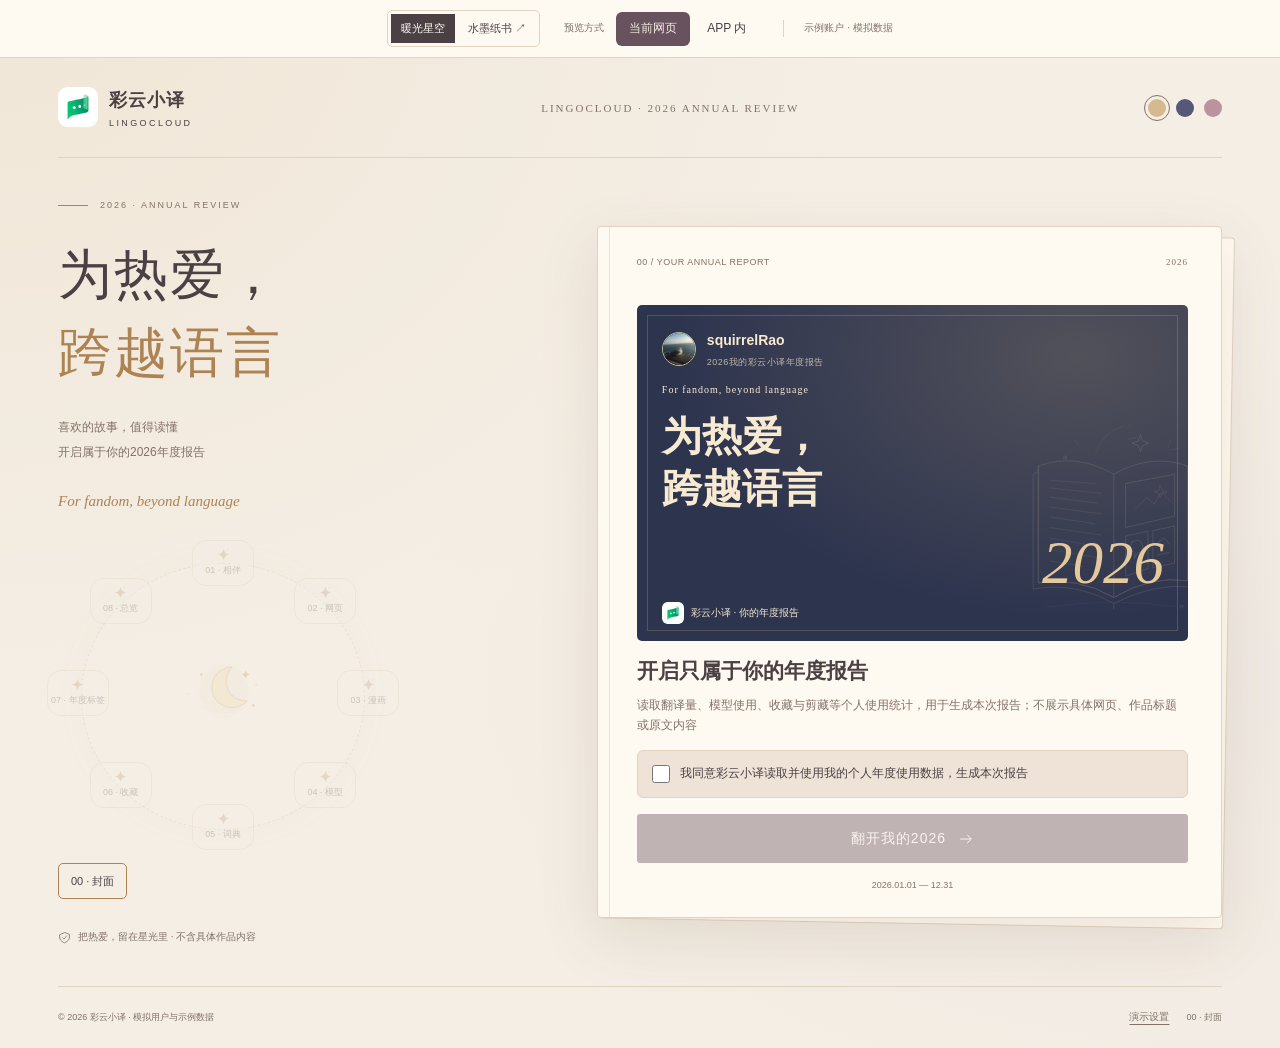
==== commit e0811aee: "Add e-ink paper book edition and style switcher" ====
--- a/index.html
+++ b/index.html
@@ -521,9 +521,11 @@
 .annual-lightbox-scroll{min-width:0;min-height:0;overflow:auto;overscroll-behavior:contain;padding:24px max(16px,env(safe-area-inset-right)) max(24px,env(safe-area-inset-bottom)) max(16px,env(safe-area-inset-left));scrollbar-width:thin;touch-action:pan-x pan-y;box-sizing:border-box}
 .annual-lightbox-scroll img{display:block;width:min(960px,100%);height:auto;max-width:100%;max-height:none;margin:0 auto;object-fit:contain;cursor:zoom-out;touch-action:pan-x pan-y;user-select:none;-webkit-user-select:none;box-shadow:0 12px 48px #0005}
 @media(max-width:600px){.annual-lightbox-scroll{padding:12px max(8px,env(safe-area-inset-right)) max(16px,env(safe-area-inset-bottom)) max(8px,env(safe-area-inset-left))}}
+
+.edition-links{display:flex;gap:3px;border:1px solid var(--line);padding:3px;border-radius:5px}.edition-links a{padding:5px 10px;font-size:11px;white-space:nowrap}.edition-links a[aria-current=page]{background:var(--ink);color:var(--card)}
 </style><link rel="icon" type="image/png" sizes="64x64" href="[data-uri]"></head><body class="theme-paper">
 <svg width="0" height="0" style="position:absolute" aria-hidden="true"><defs><symbol id="i-arrow" viewBox="0 0 24 24"><path d="M4 12h15m-5-6 6 6-6 6"/></symbol><symbol id="i-shield" viewBox="0 0 24 24"><path d="M12 3 3 7v6c0 5 9 9 9 9s9-4 9-9V7Z"/><path d="m8 12 3 3 5-6"/></symbol><symbol id="i-download" viewBox="0 0 24 24"><path d="M12 3v12m-5-5 5 5 5-5M4 17v4h16v-4"/></symbol></defs></svg>
-<aside class="preview-controls" id="previewControls" aria-label="演示预览方式"><div class="preview-control-group"><span class="preview-control-label">预览方式</span><button data-preview-mode="web" aria-pressed="true">当前网页</button><button data-preview-mode="app" aria-pressed="false">APP 内</button></div><div class="preview-control-group hidden" id="platformControls" aria-label="APP 平台"><button data-platform="ios" aria-pressed="true">iOS</button><button data-platform="android" aria-pressed="false">Android</button><button data-platform="harmony" aria-pressed="false">鸿蒙</button></div><span class="preview-data-label">示例账户 · 模拟数据</span></aside><section class="app-preview-stage hidden" id="appPreviewStage" aria-label="手机 APP 预览"><div id="deviceViewportBox"><div class="phone-device" id="phoneDevice"><iframe id="appPreviewFrame" title="彩云小译手机 APP 活动预览"></iframe></div></div></section><div id="appHost"></div><div class="shell"><header class="topbar"><a class="brand" href="#" aria-label="回到封面"><span class="brandmark"><img id="brandLogo" src="[data-uri]" width="40" height="40" alt="彩云小译 Logo"></span><span class="brandname">彩云小译<small>LINGOCLOUD</small></span></a><span class="edition">LINGOCLOUD · 2026 ANNUAL REVIEW</span><div class="tools"><div class="theme-switch" aria-label="阅读主题"><button class="theme-dot" data-theme="paper" style="--dot:#d6ba8f" aria-pressed="true" aria-label="暖纸星光主题" title="暖纸星光主题"></button><button class="theme-dot" data-theme="midnight" style="--dot:#565879" aria-pressed="false" aria-label="深夜星河主题" title="深夜星河主题"></button><button class="theme-dot" data-theme="velvet" style="--dot:#bc929d" aria-pressed="false" aria-label="暮色余晖主题" title="暮色余晖主题"></button></div></div></header>
+<aside class="preview-controls" id="previewControls" aria-label="演示预览方式"><nav class="edition-links" aria-label="Demo 风格"><a href="index.html" data-edition-link aria-current="page">暖光星空</a><a href="ink.html" data-edition-link>水墨纸书 ↗</a></nav><div class="preview-control-group"><span class="preview-control-label">预览方式</span><button data-preview-mode="web" aria-pressed="true">当前网页</button><button data-preview-mode="app" aria-pressed="false">APP 内</button></div><div class="preview-control-group hidden" id="platformControls" aria-label="APP 平台"><button data-platform="ios" aria-pressed="true">iOS</button><button data-platform="android" aria-pressed="false">Android</button><button data-platform="harmony" aria-pressed="false">鸿蒙</button></div><span class="preview-data-label">示例账户 · 模拟数据</span></aside><section class="app-preview-stage hidden" id="appPreviewStage" aria-label="手机 APP 预览"><div id="deviceViewportBox"><div class="phone-device" id="phoneDevice"><iframe id="appPreviewFrame" title="彩云小译手机 APP 活动预览"></iframe></div></div></section><div id="appHost"></div><div class="shell"><header class="topbar"><a class="brand" href="#" aria-label="回到封面"><span class="brandmark"><img id="brandLogo" src="[data-uri]" width="40" height="40" alt="彩云小译 Logo"></span><span class="brandname">彩云小译<small>LINGOCLOUD</small></span></a><span class="edition">LINGOCLOUD · 2026 ANNUAL REVIEW</span><div class="tools"><div class="theme-switch" aria-label="阅读主题"><button class="theme-dot" data-theme="paper" style="--dot:#d6ba8f" aria-pressed="true" aria-label="暖纸星光主题" title="暖纸星光主题"></button><button class="theme-dot" data-theme="midnight" style="--dot:#565879" aria-pressed="false" aria-label="深夜星河主题" title="深夜星河主题"></button><button class="theme-dot" data-theme="velvet" style="--dot:#bc929d" aria-pressed="false" aria-label="暮色余晖主题" title="暮色余晖主题"></button></div></div></header>
 <main class="main"><aside class="intro"><div class="eyebrow">2026 · ANNUAL REVIEW</div><h1 id="introTitle">为热爱，<br><span>跨越语言</span></h1><p class="intro-desc" id="introDesc">喜欢的故事，值得读懂<br>从文字里的故事，到画面里的对白</p><div class="intro-year">For fandom, beyond language</div><nav class="scene-nav" aria-label="在星光间选择章节"></nav><div class="privacy-note"><svg class="icon"><use href="#i-shield"/></svg>把热爱，留在星光里 · 不含具体作品内容</div></aside><div class="book-wrap"><div class="book" id="book"></div></div></main>
 <footer class="bottom"><span>© 2026 彩云小译 · 模拟用户与示例数据</span><div class="bottom-right"><button id="settings">演示设置</button><span id="pageIndex">01 / 08</span></div></footer></div><div id="modalRoot"></div><div id="toast" class="toast hidden" role="status" aria-live="polite"></div>
 <template id="coverArt"><svg class="portal" viewBox="0 0 250 300" fill="none" aria-hidden="true"><g stroke="currentColor" stroke-width=".9" stroke-linecap="round" stroke-linejoin="round"><path d="M27 94Q76 76 126 105Q174 77 223 94V245Q175 238 126 267Q77 239 27 248Z" fill="currentColor" fill-opacity=".045"/><path d="M27 94V248Q77 239 126 267Q175 238 223 245V94M126 105v162M27 101l-7 4v151q55-10 106 19q52-27 104-22V104l-7-3M126 275v7"/><path d="m42 113 60 4m-60 6 68 7m-68 5 62 8m-62 5 67 9m-67 4 59 9m-59 5 67 10m-67 4 63 11m-63 4 66 11m-66 4 43 7" opacity=".65"/><path d="m142 117 64-12v55l-64 15Zm0 69 29-6v49l-29 10Zm36-7 28-6v49l-28 6Z"/><path d="m154 151 15-15 10 8 10-16 12 13M187 120l3 6 6 2-6 2-3 6-2-6-6-2 6-2Z" opacity=".65"/><path d="M150 194q12-6 14 5q1 8-7 10l-4 7 1-8q-10-3-4-14Zm33 1 9-6 8 8m-16 14 14-3"/><path d="M102 78q9-29 38-37M143 45l7-7m-5 21 12-3M80 67l-5-7m122 11 4-12m-1 14 11-2" opacity=".5"/><path d="m161 53 3 8 8 3-8 3-3 8-3-8-8-3 8-3Z"/><circle cx="62" cy="83" r="2"/><circle cx="215" cy="279" r="2"/><path d="M38 280q85-13 170-1" opacity=".35"/></g></svg></template>
@@ -1046,4 +1048,9 @@
 function afterwordWithScene(kind='report'){return '<div class="afterword-artwork'+(getSummary()?'':' afterword-is-blank quiet-'+kind)+'" data-card-style="'+cardAppearance().id+'" role="img" aria-label="'+escapeHtml(getSummary()||'后记留白：纸色背景与一弯浅月与微光')+'">'+afterwordArtworkSvg(kind)+'</div>'}
 
 const entryPreviewParams=new URL(window.location.href).searchParams;if(!APP_PREVIEW_PLATFORM&&entryPreviewParams.get("preview")==="app"){setPreviewPlatform(entryPreviewParams.get("platform")||"ios");setPreviewMode("app")}
+</script><script>// Transfer only the validated demo state between the two same-origin editions.
+if(!APP_PREVIEW_PLATFORM){
+ document.querySelectorAll('[data-edition-link]').forEach(link=>link.addEventListener('click',()=>{try{sessionStorage.setItem('annual-edition-transfer',JSON.stringify({state:previewMode==='app'?previewState:previewSnapshot(),mode:previewMode,platform:previewPlatform}))}catch{}}));
+ try{const raw=sessionStorage.getItem('annual-edition-transfer');sessionStorage.removeItem('annual-edition-transfer');if(raw){const saved=JSON.parse(raw);if(validPreviewState(saved.state)){applyPreviewState(saved.state);if(PREVIEW_PLATFORMS[saved.platform])setPreviewPlatform(saved.platform);if(saved.mode==='app')setPreviewMode('app')}}}catch{}
+}
 </script></body></html>
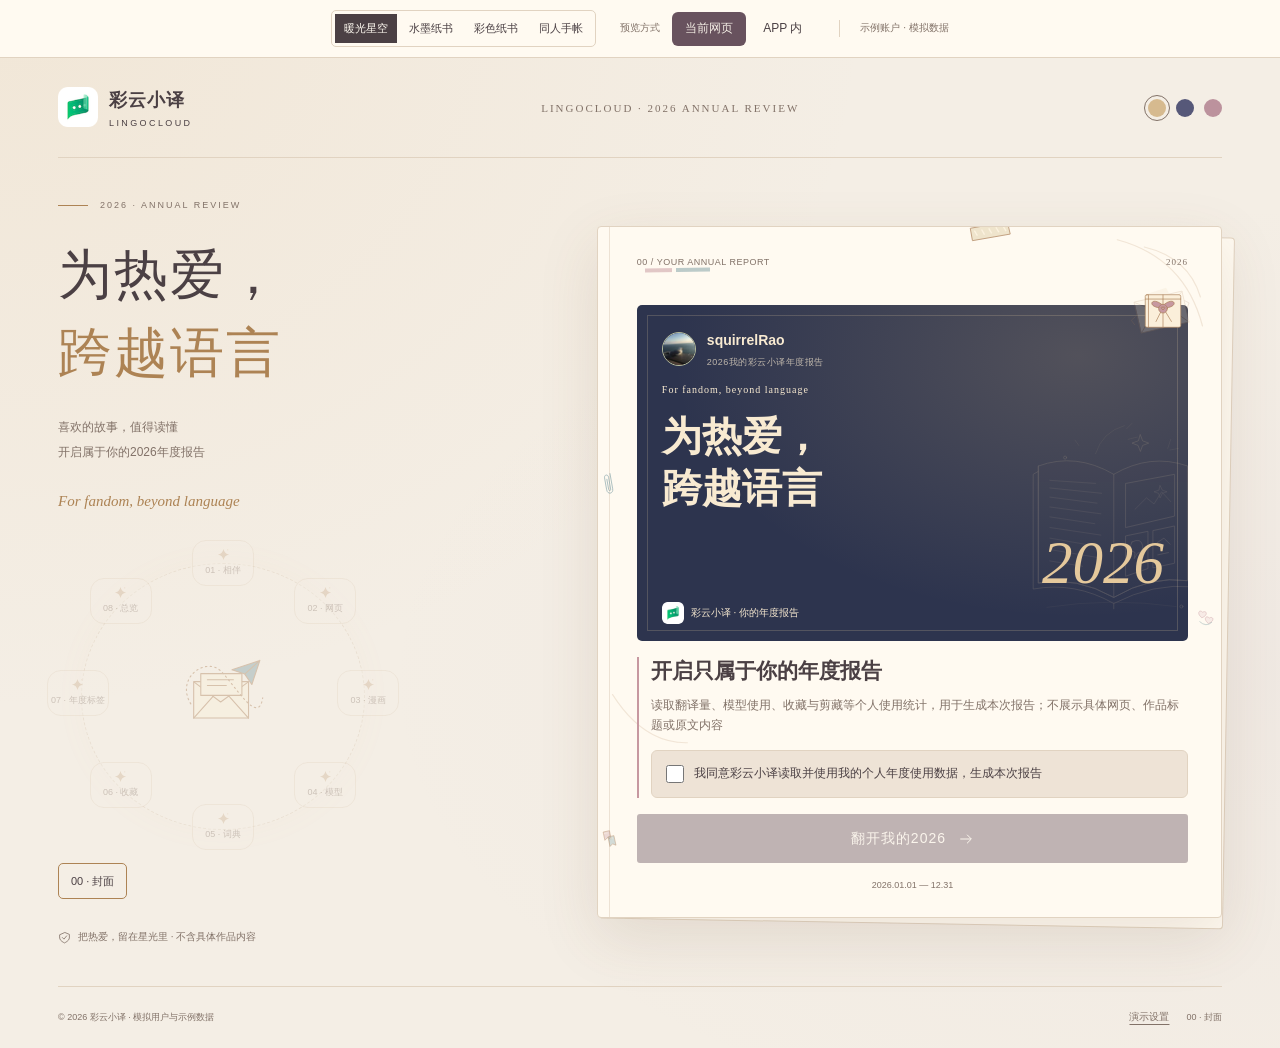
==== commit 05dcabaa: "Publish four standalone annual report demos" ====
--- a/index.html
+++ b/index.html
@@ -523,9 +523,214 @@
 @media(max-width:600px){.annual-lightbox-scroll{padding:12px max(8px,env(safe-area-inset-right)) max(16px,env(safe-area-inset-bottom)) max(8px,env(safe-area-inset-left))}}
 
 .edition-links{display:flex;gap:3px;border:1px solid var(--line);padding:3px;border-radius:5px}.edition-links a{padding:5px 10px;font-size:11px;white-space:nowrap}.edition-links a[aria-current=page]{background:var(--ink);color:var(--card)}
+
+/* Persistent edition switch, also present in both paper-book readers. */
+.edition-links{display:flex;gap:3px;flex-wrap:wrap;border:1px solid var(--line);padding:3px;border-radius:5px}.edition-links a{padding:5px 9px;white-space:nowrap;font-size:11px}.edition-links a[aria-current=page]{background:var(--ink);color:var(--card)}
+@media(max-width:600px){.edition-links{justify-content:center}.edition-links a{padding:4px 7px;font-size:10px}.preview-controls{gap:6px 10px}}
+
+/* HTML fallback mirrors the bound-paper PNG; the ready preview uses that PNG. */
+.annual-card-edition-ink,.annual-card-edition-color-book{position:relative;border-radius:1px;padding-left:38px!important;box-shadow:inset 12px 0 16px #0000000c,3px 2px 0 var(--card-line),6px 4px 0 var(--card-bg);overflow:hidden}
+.annual-book-trim{position:absolute;left:10px;top:16px;bottom:16px;width:12px;opacity:.55;background:repeating-linear-gradient(to bottom,transparent 0 19px,var(--card-gold) 20px 21px,transparent 22px 32px);border-right:1px solid var(--card-line);pointer-events:none}
+.annual-book-landscape{position:absolute;width:110px;height:72px;right:28px;top:98px;opacity:.6;pointer-events:none}
+.annual-card-edition-ink .share-tagline,.annual-card-edition-color-book .share-tagline{letter-spacing:.04em}
+
+/* Quiet fandom stationery. All margin effects are outside normal layout flow. */
+.fandom-page{--fandom-pink:#c798a0;--fandom-blue:#7f9fa5;--fandom-paper:#fbefda;--fandom-progress:0;isolation:isolate}
+.ink-edition:not(.color-book-edition) .fandom-page{--fandom-pink:#999f91;--fandom-blue:#626c59;--fandom-paper:#e9ecdf}
+.theme-midnight .fandom-page{--fandom-pink:#d9acb8;--fandom-blue:#a0c0c4;--fandom-paper:#485268}
+.fandom-scene{overflow:visible;pointer-events:none}
+.fandom-scene g,.fandom-scene path{transform-box:fill-box;transform-origin:center}
+.scene-trigger:focus-visible,.fandom-cover-button:focus-visible{outline:2px solid var(--gold);outline-offset:3px}
+.fandom-margin-art,.fandom-effects{position:absolute!important;inset:0!important;width:100%;height:100%;pointer-events:none!important;color:var(--gold);z-index:0;overflow:hidden}
+.fandom-margin-art{opacity:.6}
+.fandom-margin-stroke{stroke-linecap:round;stroke-linejoin:round}
+.fandom-effects{opacity:0;transition:opacity .2s}
+.fandom-playing>.fandom-effects{opacity:.8}
+.fandom-effects i{position:absolute;display:block;width:13px;height:13px;border:1px solid currentColor;background:var(--fandom-paper);right:12px;top:28%;opacity:0}
+.f-effect-trace{position:absolute;inset:0;width:100%;height:100%;opacity:0;overflow:hidden}
+.fandom-playing .f-effect-trace{animation:fTraceReveal 2.4s ease both}
+.fandom-cover-button{position:absolute!important;top:57px;right:26px;z-index:4;width:64px;height:54px;min-height:44px;border:0;padding:0;background:transparent;cursor:pointer;touch-action:manipulation}
+.fandom-cover-button>.fandom-scene{width:100%;height:100%}
+.fandom-page .egg-decoration,.fandom-page .light-orbit,.fandom-page .paper-star{display:none!important}
+.fandom-page .scene-trigger .scene-mark{filter:none}
+.fandom-dragging .fandom-scene .f-tab{transform:translateY(calc(var(--fandom-progress)*12px))}
+.fandom-dragging .fandom-scene .f-pen{transform:rotate(calc(var(--fandom-progress)*-12deg))}
+.fandom-dragging .fandom-scene .f-saved-a{transform:rotate(calc(var(--fandom-progress)*-12deg))}
+.fandom-dragging .fandom-scene .f-saved-b{transform:rotate(calc(var(--fandom-progress)*12deg))}
+/* 00: sealed parcel and ribbons; opening never checks the consent checkbox. */
+.fandom-unseal .f-seal{animation:fSealIdle 3.6s ease-in-out 2}
+.fandom-cover-button:hover .f-ribbon-left{transform:rotate(-10deg)}
+.fandom-cover-button:hover .f-ribbon-right{transform:rotate(10deg)}
+.fandom-playing .fandom-unseal .f-ribbon-left{animation:fRibbonLeft 1.9s ease both}
+.fandom-playing .fandom-unseal .f-ribbon-right{animation:fRibbonRight 1.9s ease both}
+.fandom-playing .fandom-unseal .f-seal{animation:fSealOpen 1.9s ease both}
+.fandom-playing .fandom-effect-unseal .f-effect-a{width:3px;height:80px;right:19px;top:10%;background:var(--fandom-pink);border:0;animation:fRibbonFall 2.2s ease both}
+.fandom-playing .fandom-effect-unseal .f-effect-b{width:3px;height:54px;left:15px;right:auto;top:42%;background:var(--fandom-blue);border:0;animation:fRibbonFall 2.2s .14s ease both}
+/* 01: a note and an orbiting paper plane, an echo of meeting fellow readers. */
+.fandom-letters .f-plane{animation:fPlaneIdle 3.8s ease-in-out 2}
+.scene-trigger:hover .fandom-letters .f-letter{transform:rotate(-4deg)}
+.fandom-playing .fandom-letters .f-plane{animation:fPlaneOrbit 2.4s ease both}
+.fandom-playing .fandom-letters .f-route{animation:fDashFlow 2.4s linear both}
+.fandom-playing .fandom-effect-letters .f-effect-a{animation:fLetterDrift 2.4s ease both;transform:rotate(-12deg)}
+.fandom-playing .fandom-effect-letters .f-effect-b{animation:fLetterDrift 2.4s .18s ease both;top:60%;left:12px;right:auto}
+.fandom-playing[data-fandom-scene=letters] .v20-days{box-shadow:inset 0 -1px var(--fandom-pink)}
+/* 02: a bookmark drops into a page; its underlining is drawn, not simulated text. */
+.fandom-bookmark .f-tab{animation:fBookmarkIdle 3.4s ease-in-out 2}
+.scene-trigger:hover .fandom-bookmark .f-tab{transform:translateY(6px)}
+.fandom-playing .fandom-bookmark .f-tab{animation:fBookmarkDrop 2.2s ease both}
+.fandom-playing .fandom-bookmark .f-underline{animation:fUnderlineDraw 2.2s ease both}
+.fandom-playing .fandom-effect-bookmark .f-effect-a{height:40px;width:13px;background:var(--fandom-pink);clip-path:polygon(0 0,100% 0,100% 100%,50% 80%,0 100%);border:0;animation:fBookmarkMargin 2.4s ease both}
+/* 03: three comic frames light up with staggered panels and a breathing bubble. */
+.fandom-panels .f-bubble{animation:fBubbleIdle 3.2s ease-in-out 2}
+.scene-trigger:hover .fandom-panels .f-frame-b{transform:translateY(-3px)}
+.fandom-playing .fandom-panels .f-frame-a{animation:fPanelLight 2.2s ease both}
+.fandom-playing .fandom-panels .f-frame-b{animation:fPanelLight 2.2s .16s ease both}
+.fandom-playing .fandom-panels .f-frame-c{animation:fPanelLight 2.2s .32s ease both}
+.fandom-playing .fandom-panels .f-heart{animation:fHeartInk 2.1s .3s ease both}
+.fandom-playing .fandom-effect-panels i{width:18px;height:25px;border-width:1px 0 0 1px;background:none;left:11px;right:auto;animation:fPanelCorner 2.3s ease both}
+.fandom-playing .fandom-effect-panels .f-effect-b{top:45%;animation-delay:.16s}
+.fandom-playing .fandom-effect-panels .f-effect-c{top:65%;animation-delay:.32s}
+/* 04: a spot of ink travels across three nibs; logos glow in their existing order. */
+.fandom-relay .f-ink-orb{animation:fInkIdle 3.8s ease-in-out 2}
+.scene-trigger:hover .fandom-relay .f-nib-b{transform:translateY(-5px)}
+.fandom-playing .fandom-relay .f-ink-orb{animation:fInkRelay 2.4s ease both}
+.fandom-playing[data-fandom-scene=relay] .model-row .model-logo{animation:fLogoInk 1.2s ease both;animation-delay:calc(var(--fandom-row,0)*.09s)}
+.fandom-playing .fandom-effect-relay .f-effect-a{border-radius:50%;width:6px;height:6px;right:12px;animation:fRelayMargin 2.4s ease both;background:var(--fandom-blue)}
+/* 05: a fountain pen draws an underline and an editor's oval around blank marks. */
+.fandom-annotations .f-pen{animation:fPenIdle 3.8s ease-in-out 2}
+.scene-trigger:hover .fandom-annotations .f-annotation-ring{stroke-width:4}
+.fandom-playing .fandom-annotations .f-pen{animation:fPenWrite 2.4s ease both}
+.fandom-playing .fandom-annotations .f-ink-line{animation:fUnderlineDraw 2s ease both}
+.fandom-playing .fandom-annotations .f-annotation-ring{animation:fAnnotationLoop 2.4s ease both}
+.fandom-playing .fandom-effect-annotations i{width:18px;height:9px;left:9px;right:auto;border-radius:50%;background:none;animation:fAnnotationMargin 2.4s ease both;top:37%}
+.fandom-playing .fandom-effect-annotations .f-effect-b{top:54%;animation-delay:.12s}
+.fandom-playing .fandom-effect-annotations .f-effect-c{top:72%;animation-delay:.24s}
+/* 06: loose tickets fan out and settle into a personal archive pocket. */
+.fandom-archive .f-saved-b{animation:fTicketIdle 3.8s ease-in-out 2}
+.scene-trigger:hover .fandom-archive .f-saved-a{transform:rotate(-8deg) translateY(-4px)}
+.scene-trigger:hover .fandom-archive .f-saved-b{transform:rotate(8deg) translateY(-4px)}
+.fandom-playing .fandom-archive .f-saved-a{animation:fTicketGatherA 2.4s ease both}
+.fandom-playing .fandom-archive .f-saved-b{animation:fTicketGatherB 2.4s ease both}
+.fandom-playing .fandom-archive .f-heart{animation:fHeartInk 2.4s ease both}
+.fandom-playing .fandom-effect-archive i{width:14px;height:20px;right:13px;animation:fArchiveMargin 2.4s ease both;top:30%}
+.fandom-playing .fandom-effect-archive .f-effect-b{animation-delay:.13s;top:32%}
+.fandom-playing .fandom-effect-archive .f-effect-c{animation-delay:.26s;top:34%}
+/* 07: all three stamps reveal together. No hierarchy, choice or achievement. */
+.fandom-imprints .f-imprint-thread{animation:fThreadIdle 4s ease-in-out 2}
+.scene-trigger:hover .fandom-imprints .f-imprint{stroke-width:3}
+.fandom-playing .fandom-imprints .f-imprint{animation:fImprintReveal 2.4s ease both}
+.fandom-playing[data-fandom-scene=imprints] .annual-tag-peer{animation:fPeerGlow 2.4s ease both}
+.fandom-playing .fandom-effect-imprints i{width:5px;height:5px;border-radius:50%;right:13px;top:34%;animation:fImprintMargin 2.4s ease both}
+.fandom-playing .fandom-effect-imprints .f-effect-b{top:44%}
+.fandom-playing .fandom-effect-imprints .f-effect-c{top:54%}
+/* 08: an open book sends one paper plane toward the next journey. */
+.fandom-departure .f-outgoing-plane{animation:fDepartureIdle 4s ease-in-out 2}
+.scene-trigger:hover .fandom-departure .f-outgoing-plane{transform:translate(3px,-4px)}
+.fandom-playing .fandom-departure .f-outgoing-plane{animation:fDepartureFlight 2.4s ease both}
+.fandom-playing .fandom-departure .f-flight-line{animation:fDashFlow 2.4s linear both}
+.fandom-playing .fandom-effect-departure .f-effect-a{width:17px;height:15px;background:var(--fandom-blue);clip-path:polygon(0 30%,100% 0,67% 100%,48% 52%);border:0;top:auto;bottom:14%;animation:fDepartureMargin 2.4s ease both}
+/* Small idle motions finish after two cycles. Report numbers never animate. */
+@keyframes fSealIdle{0%,100%{transform:scale(1)}50%{transform:scale(1.04)}}
+@keyframes fPlaneIdle{0%,100%{transform:translateY(0) rotate(0)}50%{transform:translateY(-4px) rotate(-3deg)}}
+@keyframes fBookmarkIdle{0%,100%{transform:translateY(0)}50%{transform:translateY(4px)}}
+@keyframes fBubbleIdle{0%,100%{transform:scale(1)}50%{transform:scale(1.04)}}
+@keyframes fInkIdle{0%,100%{opacity:.5}50%{opacity:1}}
+@keyframes fPenIdle{0%,100%{transform:rotate(0)}50%{transform:rotate(-3deg)}}
+@keyframes fTicketIdle{0%,100%{transform:rotate(0)}50%{transform:rotate(3deg)}}
+@keyframes fThreadIdle{0%,100%{opacity:.45}50%{opacity:1}}
+@keyframes fDepartureIdle{0%,100%{transform:translate(0,0)}50%{transform:translate(3px,-4px)}}
+@keyframes fRibbonLeft{0%,100%{transform:rotate(0)}45%{transform:translate(-11px,8px) rotate(-22deg)}}
+@keyframes fRibbonRight{0%,100%{transform:rotate(0)}45%{transform:translate(11px,8px) rotate(22deg)}}
+@keyframes fSealOpen{0%,100%{transform:scale(1);opacity:1}45%{transform:translateY(14px) rotate(18deg);opacity:.35}}
+@keyframes fRibbonFall{0%,100%{opacity:0;transform:translateY(-15px) rotate(-12deg)}20%,75%{opacity:.55}80%{transform:translateY(50px) rotate(14deg)}}
+@keyframes fPlaneOrbit{0%,100%{transform:translate(0,0) rotate(0)}32%{transform:translate(12px,-14px) rotate(-15deg)}67%{transform:translate(-20px,-7px) rotate(6deg)}}
+@keyframes fDashFlow{0%{stroke-dashoffset:0;opacity:.25}40%{opacity:1}100%{stroke-dashoffset:-90;opacity:.3}}
+@keyframes fLetterDrift{0%,100%{opacity:0;transform:translateY(12px) rotate(-8deg)}25%,70%{opacity:.65}85%{transform:translateY(-32px) rotate(12deg)}}
+@keyframes fBookmarkDrop{0%,100%{transform:translateY(0)}20%{transform:translateY(-16px)}55%{transform:translateY(14px)}80%{transform:translateY(-2px)}}
+@keyframes fUnderlineDraw{0%{stroke-dasharray:0 180;opacity:0}50%,82%{stroke-dasharray:180 180;opacity:.7}100%{stroke-dasharray:180 180;opacity:.4}}
+@keyframes fBookmarkMargin{0%,100%{opacity:0;transform:translateY(-28px)}25%,75%{opacity:.7;transform:translateY(20px)}}
+@keyframes fPanelLight{0%,100%{opacity:.65}40%,75%{opacity:1;filter:drop-shadow(0 0 5px #c798a088)}}
+@keyframes fHeartInk{0%,100%{transform:scale(1);opacity:.5}45%{transform:scale(1.22);opacity:1}}
+@keyframes fPanelCorner{0%,100%{opacity:0;transform:translateY(8px)}35%,70%{opacity:.7;transform:translateY(0)}}
+@keyframes fInkRelay{0%,100%{transform:translate(0,0);opacity:.4}35%{transform:translate(62px,-60px);opacity:1}70%{transform:translate(125px,0);opacity:1}}
+@keyframes fLogoInk{0%,100%{box-shadow:0 0 0 transparent}45%{box-shadow:0 0 12px var(--fandom-blue)}}
+@keyframes fRelayMargin{0%,100%{opacity:0;transform:translateY(0)}20%{opacity:.8}80%{transform:translateY(200px);opacity:.8}}
+@keyframes fPenWrite{0%,100%{transform:translate(0,0) rotate(0)}30%{transform:translate(-22px,3px) rotate(-9deg)}65%{transform:translate(0,8px) rotate(4deg)}}
+@keyframes fAnnotationLoop{0%,100%{opacity:0;stroke-dasharray:0 260}65%{opacity:.8;stroke-dasharray:260 260}}
+@keyframes fAnnotationMargin{0%,100%{opacity:0;transform:rotate(-20deg) scale(.7)}40%,70%{opacity:.7;transform:rotate(-12deg) scale(1)}}
+@keyframes fTicketGatherA{0%,100%{transform:rotate(0) translateY(0)}35%{transform:rotate(-16deg) translate(-8px,-14px)}75%{transform:rotate(0) translateY(12px)}}
+@keyframes fTicketGatherB{0%,100%{transform:rotate(0) translateY(0)}35%{transform:rotate(16deg) translate(8px,-14px)}75%{transform:rotate(0) translateY(12px)}}
+@keyframes fArchiveMargin{0%,100%{opacity:0;transform:translateY(0) rotate(-15deg)}20%{opacity:.7}80%{opacity:.7;transform:translateY(80px) rotate(0)}}
+@keyframes fImprintReveal{0%,100%{opacity:.6}40%,80%{opacity:1;filter:drop-shadow(0 0 3px #c798a066)}}
+@keyframes fPeerGlow{0%,100%{filter:none}45%{filter:drop-shadow(0 0 7px var(--card-gold))}}
+@keyframes fImprintMargin{0%,100%{opacity:0;transform:scale(.7)}40%,70%{opacity:.8;transform:scale(1.3)}}
+@keyframes fDepartureFlight{0%,100%{transform:translate(0,0);opacity:1}65%{transform:translate(25px,-25px) rotate(-9deg);opacity:0}75%{transform:translate(-10px,15px);opacity:0}}
+@keyframes fDepartureMargin{0%,100%{opacity:0;transform:translateY(0)}15%{opacity:.8}85%{opacity:0;transform:translateY(-210px) rotate(-15deg)}}
+@keyframes fTraceReveal{0%,100%{opacity:0;stroke-dashoffset:0}25%,70%{opacity:.45}100%{stroke-dashoffset:-100}}
+.ink-sheet-snapshot .fandom-effects{display:none!important}
+.ink-sheet-snapshot .fandom-scene *{animation-play-state:paused!important}
+@media(max-width:600px){.fandom-cover-button{right:23px;top:48px;width:54px;height:48px}.fandom-margin-art{opacity:.45}.fandom-effects i{right:9px}}
+@media(prefers-reduced-motion:reduce){.fandom-page .fandom-scene *,.fandom-page .fandom-effects *,.fandom-playing .model-row .model-logo,.fandom-playing .annual-tag-peer{animation:none!important;transition:none!important}.fandom-playing .fandom-effects{opacity:0}.fandom-page .fandom-margin-art{opacity:.35}.fandom-dragging .fandom-scene *{transform:none!important}}
+
+/* The final two controls sit over their artwork, so hover follows the wrapper. */
+.app-afterword-interaction:has([data-egg="6"]:hover) .fandom-imprints .f-imprint,.app-afterword-interaction:has([data-egg="6"]:focus-visible) .fandom-imprints .f-imprint{stroke-width:3}
+.app-afterword-interaction:has([data-egg="7"]:hover) .fandom-departure .f-outgoing-plane,.app-afterword-interaction:has([data-egg="7"]:focus-visible) .fandom-departure .f-outgoing-plane{transform:translate(3px,-4px)}
+/* Preserve the e-ink palette while highlighting model logos. */
+.ink-edition:not(.color-book-edition) .fandom-playing[data-fandom-scene=relay] .model-row .model-logo{animation-name:fLogoInkMono}
+@keyframes fLogoInkMono{0%,100%{box-shadow:0 0 0 transparent}45%{box-shadow:0 0 12px #999f91}}
+/* A held object follows the pull; releasing it resumes its short response. */
+.fandom-dragging .fandom-scene .f-tab,.fandom-dragging .fandom-scene .f-pen,.fandom-dragging .fandom-scene .f-saved-a,.fandom-dragging .fandom-scene .f-saved-b,.fandom-dragging .fandom-scene .f-plane,.fandom-dragging .fandom-scene .f-ink-orb,.fandom-dragging .fandom-scene .f-outgoing-plane,.fandom-dragging .fandom-scene .f-bubble{animation:none!important}
+.fandom-dragging .fandom-scene .f-plane{transform:translate(calc(var(--fandom-progress)*-18px),calc(var(--fandom-progress)*-8px))}
+.fandom-dragging .fandom-scene .f-bubble{transform:scale(calc(1 + var(--fandom-progress)*.14))}
+.fandom-dragging .fandom-scene .f-ink-orb{transform:translate(calc(var(--fandom-progress)*125px),calc(var(--fandom-progress)*-10px))}
+.fandom-dragging .fandom-scene .f-outgoing-plane{transform:translate(calc(var(--fandom-progress)*22px),calc(var(--fandom-progress)*-24px))}
+.ink-sheet-snapshot .model-logo,.ink-sheet-snapshot .annual-tag-peer{animation-play-state:paused!important}
+
+/* A visibly richer zine/journal surface without adding a row to the report. */
+.journal-page{--journal-pink:#c798a0;--journal-blue:#7f9fa5;--journal-tape:#ddcba1}
+.ink-edition:not(.color-book-edition) .journal-page{--journal-pink:#a2a89a;--journal-blue:#858c7e;--journal-tape:#c2c7b7}
+.journal-perimeter{position:absolute!important;inset:0!important;width:100%;height:100%;overflow:hidden;pointer-events:none!important;z-index:1}
+.journal-sticker{position:absolute;display:block;pointer-events:none!important;opacity:.76}
+.journal-mini{display:block;width:100%;height:100%;overflow:visible}
+.journal-sticker-0{right:31%;top:-8px;width:74px;height:46px;transform:rotate(-4deg)}
+.journal-sticker-1{left:3px;top:33%;width:23px;height:54px;transform:rotate(-10deg)}
+.journal-sticker-2{right:1px;top:53%;width:25px;height:54px;transform:rotate(8deg)}
+.journal-sticker-3{left:5px;bottom:56px;width:23px;height:42px;transform:rotate(-12deg)}
+.journal-page .page-top{position:relative}
+.journal-page .page-top:after{content:'';position:absolute;left:8px;bottom:-2px;width:65px;height:4px;pointer-events:none;background:linear-gradient(90deg,var(--journal-pink) 0 42%,transparent 42% 47%,var(--journal-blue) 47% 100%);opacity:.52;transform:rotate(-1deg)}
+.journal-surface{position:relative;isolation:isolate}
+.journal-surface>.ac-metric,.journal-surface>.v20-metric-heading,.journal-surface>.ac-value{position:relative;z-index:1}
+.journal-panel-art{position:absolute!important;right:4px;bottom:6px;display:block;width:130px;height:98px;opacity:.35;pointer-events:none!important;z-index:0;mask-image:linear-gradient(90deg,transparent,#000 65%);-webkit-mask-image:linear-gradient(90deg,transparent,#000 65%)}
+.journal-panel-art>.journal-collage{display:block;width:100%;height:100%}
+/* Tiny pasted-paper cues vary by chapter; all effects remain wordless. */
+.journal-page[data-fandom-scene=unseal] .v20-permission{border-left:2px solid var(--journal-pink);padding-left:12px}
+.journal-page[data-fandom-scene=letters] .v20-totals{border-top-style:dashed;border-bottom-style:dashed}
+.journal-page[data-fandom-scene=bookmark] .ac-hero{border-top-style:dashed;border-bottom-right-radius:16px}
+.journal-page[data-fandom-scene=panels] .ac-image-hero{border:1px solid var(--line);outline:1px dashed var(--journal-blue);outline-offset:-6px}
+.journal-page[data-fandom-scene=relay] .model-row{border-bottom-style:dotted}
+.journal-page[data-fandom-scene=annotations] .ac-tool-symbol{border-radius:2px;box-shadow:2px 2px 0 var(--soft);color:var(--gold)}
+.journal-page[data-fandom-scene=archive] .ac-collections,.journal-page[data-fandom-scene=archive] .stat-pair{border-top-style:dashed;border-bottom-style:dashed}
+.journal-page[data-fandom-scene=imprints] .v20-auto-tag-meta{border-bottom:1px dashed var(--line)}
+.journal-page[data-fandom-scene=departure] .v20-report-theme{border-left:2px solid var(--journal-pink);padding-left:10px}
+.ink-edition:not(.color-book-edition) .journal-perimeter,.ink-edition:not(.color-book-edition) .journal-panel-art{filter:grayscale(1)}
+/* Dense APP pages keep their side stickers within the existing text gutters. */
+body[data-app-platform] .journal-sticker-0{width:62px;height:39px;top:-8px;right:33%}
+body[data-app-platform] .journal-sticker-1{left:1px;width:20px;height:48px}
+body[data-app-platform] .journal-sticker-2{right:0;width:20px;height:48px}
+body[data-app-platform] .journal-sticker-3{left:2px;width:20px;height:38px;bottom:60px}
+body[data-app-platform] .journal-panel-art{width:87px;height:66px;opacity:.28;right:0;bottom:4px}
+body[data-app-platform] .journal-page[data-fandom-scene=relay] .journal-sticker-1{top:20%;opacity:.45}
+body[data-app-platform] .journal-page[data-fandom-scene=relay] .journal-sticker-2{top:66%;opacity:.45}
+body[data-app-platform][data-app-density=tight] .journal-perimeter{opacity:.7}
+@media(max-width:600px){.journal-sticker-0{width:62px;height:39px}.journal-sticker-1,.journal-sticker-2,.journal-sticker-3{width:20px}.journal-panel-art{width:95px;height:72px}}
+
+.journal-underlay-host{isolation:isolate}
+.journal-icon-underlay{position:absolute;inset:-7px;z-index:-1;pointer-events:none;opacity:.2;transform:rotate(-7deg);display:block}
+.journal-icon-underlay>.journal-collage{display:block;width:100%;height:100%}
+.ink-edition:not(.color-book-edition) .journal-icon-underlay{filter:grayscale(1)}
 </style><link rel="icon" type="image/png" sizes="64x64" href="[data-uri]"></head><body class="theme-paper">
 <svg width="0" height="0" style="position:absolute" aria-hidden="true"><defs><symbol id="i-arrow" viewBox="0 0 24 24"><path d="M4 12h15m-5-6 6 6-6 6"/></symbol><symbol id="i-shield" viewBox="0 0 24 24"><path d="M12 3 3 7v6c0 5 9 9 9 9s9-4 9-9V7Z"/><path d="m8 12 3 3 5-6"/></symbol><symbol id="i-download" viewBox="0 0 24 24"><path d="M12 3v12m-5-5 5 5 5-5M4 17v4h16v-4"/></symbol></defs></svg>
-<aside class="preview-controls" id="previewControls" aria-label="演示预览方式"><nav class="edition-links" aria-label="Demo 风格"><a href="index.html" data-edition-link aria-current="page">暖光星空</a><a href="ink.html" data-edition-link>水墨纸书 ↗</a></nav><div class="preview-control-group"><span class="preview-control-label">预览方式</span><button data-preview-mode="web" aria-pressed="true">当前网页</button><button data-preview-mode="app" aria-pressed="false">APP 内</button></div><div class="preview-control-group hidden" id="platformControls" aria-label="APP 平台"><button data-platform="ios" aria-pressed="true">iOS</button><button data-platform="android" aria-pressed="false">Android</button><button data-platform="harmony" aria-pressed="false">鸿蒙</button></div><span class="preview-data-label">示例账户 · 模拟数据</span></aside><section class="app-preview-stage hidden" id="appPreviewStage" aria-label="手机 APP 预览"><div id="deviceViewportBox"><div class="phone-device" id="phoneDevice"><iframe id="appPreviewFrame" title="彩云小译手机 APP 活动预览"></iframe></div></div></section><div id="appHost"></div><div class="shell"><header class="topbar"><a class="brand" href="#" aria-label="回到封面"><span class="brandmark"><img id="brandLogo" src="[data-uri]" width="40" height="40" alt="彩云小译 Logo"></span><span class="brandname">彩云小译<small>LINGOCLOUD</small></span></a><span class="edition">LINGOCLOUD · 2026 ANNUAL REVIEW</span><div class="tools"><div class="theme-switch" aria-label="阅读主题"><button class="theme-dot" data-theme="paper" style="--dot:#d6ba8f" aria-pressed="true" aria-label="暖纸星光主题" title="暖纸星光主题"></button><button class="theme-dot" data-theme="midnight" style="--dot:#565879" aria-pressed="false" aria-label="深夜星河主题" title="深夜星河主题"></button><button class="theme-dot" data-theme="velvet" style="--dot:#bc929d" aria-pressed="false" aria-label="暮色余晖主题" title="暮色余晖主题"></button></div></div></header>
+<aside class="preview-controls" id="previewControls" aria-label="演示预览方式"><nav class="edition-links" aria-label="Demo 风格"><a href="index.html" data-edition-link aria-current="page">暖光星空</a><a href="ink.html" data-edition-link>水墨纸书</a><a href="color-book.html" data-edition-link>彩色纸书</a><a href="journal.html" data-edition-link>同人手帐</a></nav><div class="preview-control-group"><span class="preview-control-label">预览方式</span><button data-preview-mode="web" aria-pressed="true">当前网页</button><button data-preview-mode="app" aria-pressed="false">APP 内</button></div><div class="preview-control-group hidden" id="platformControls" aria-label="APP 平台"><button data-platform="ios" aria-pressed="true">iOS</button><button data-platform="android" aria-pressed="false">Android</button><button data-platform="harmony" aria-pressed="false">鸿蒙</button></div><span class="preview-data-label">示例账户 · 模拟数据</span></aside><section class="app-preview-stage hidden" id="appPreviewStage" aria-label="手机 APP 预览"><div id="deviceViewportBox"><div class="phone-device" id="phoneDevice"><iframe id="appPreviewFrame" title="彩云小译手机 APP 活动预览"></iframe></div></div></section><div id="appHost"></div><div class="shell"><header class="topbar"><a class="brand" href="#" aria-label="回到封面"><span class="brandmark"><img id="brandLogo" src="[data-uri]" width="40" height="40" alt="彩云小译 Logo"></span><span class="brandname">彩云小译<small>LINGOCLOUD</small></span></a><span class="edition">LINGOCLOUD · 2026 ANNUAL REVIEW</span><div class="tools"><div class="theme-switch" aria-label="阅读主题"><button class="theme-dot" data-theme="paper" style="--dot:#d6ba8f" aria-pressed="true" aria-label="暖纸星光主题" title="暖纸星光主题"></button><button class="theme-dot" data-theme="midnight" style="--dot:#565879" aria-pressed="false" aria-label="深夜星河主题" title="深夜星河主题"></button><button class="theme-dot" data-theme="velvet" style="--dot:#bc929d" aria-pressed="false" aria-label="暮色余晖主题" title="暮色余晖主题"></button></div></div></header>
 <main class="main"><aside class="intro"><div class="eyebrow">2026 · ANNUAL REVIEW</div><h1 id="introTitle">为热爱，<br><span>跨越语言</span></h1><p class="intro-desc" id="introDesc">喜欢的故事，值得读懂<br>从文字里的故事，到画面里的对白</p><div class="intro-year">For fandom, beyond language</div><nav class="scene-nav" aria-label="在星光间选择章节"></nav><div class="privacy-note"><svg class="icon"><use href="#i-shield"/></svg>把热爱，留在星光里 · 不含具体作品内容</div></aside><div class="book-wrap"><div class="book" id="book"></div></div></main>
 <footer class="bottom"><span>© 2026 彩云小译 · 模拟用户与示例数据</span><div class="bottom-right"><button id="settings">演示设置</button><span id="pageIndex">01 / 08</span></div></footer></div><div id="modalRoot"></div><div id="toast" class="toast hidden" role="status" aria-live="polite"></div>
 <template id="coverArt"><svg class="portal" viewBox="0 0 250 300" fill="none" aria-hidden="true"><g stroke="currentColor" stroke-width=".9" stroke-linecap="round" stroke-linejoin="round"><path d="M27 94Q76 76 126 105Q174 77 223 94V245Q175 238 126 267Q77 239 27 248Z" fill="currentColor" fill-opacity=".045"/><path d="M27 94V248Q77 239 126 267Q175 238 223 245V94M126 105v162M27 101l-7 4v151q55-10 106 19q52-27 104-22V104l-7-3M126 275v7"/><path d="m42 113 60 4m-60 6 68 7m-68 5 62 8m-62 5 67 9m-67 4 59 9m-59 5 67 10m-67 4 63 11m-63 4 66 11m-66 4 43 7" opacity=".65"/><path d="m142 117 64-12v55l-64 15Zm0 69 29-6v49l-29 10Zm36-7 28-6v49l-28 6Z"/><path d="m154 151 15-15 10 8 10-16 12 13M187 120l3 6 6 2-6 2-3 6-2-6-6-2 6-2Z" opacity=".65"/><path d="M150 194q12-6 14 5q1 8-7 10l-4 7 1-8q-10-3-4-14Zm33 1 9-6 8 8m-16 14 14-3"/><path d="M102 78q9-29 38-37M143 45l7-7m-5 21 12-3M80 67l-5-7m122 11 4-12m-1 14 11-2" opacity=".5"/><path d="m161 53 3 8 8 3-8 3-3 8-3-8-8-3 8-3Z"/><circle cx="62" cy="83" r="2"/><circle cx="215" cy="279" r="2"/><path d="M38 280q85-13 170-1" opacity=".35"/></g></svg></template>
@@ -1048,7 +1253,203 @@
 function afterwordWithScene(kind='report'){return '<div class="afterword-artwork'+(getSummary()?'':' afterword-is-blank quiet-'+kind)+'" data-card-style="'+cardAppearance().id+'" role="img" aria-label="'+escapeHtml(getSummary()||'后记留白：纸色背景与一弯浅月与微光')+'">'+afterwordArtworkSvg(kind)+'</div>'}
 
 const entryPreviewParams=new URL(window.location.href).searchParams;if(!APP_PREVIEW_PLATFORM&&entryPreviewParams.get("preview")==="app"){setPreviewPlatform(entryPreviewParams.get("platform")||"ios");setPreviewMode("app")}
-</script><script>// Transfer only the validated demo state between the two same-origin editions.
+
+// The displayed edition owns the full card design, not just a CSS filter.
+// All previews, lightboxes, downloads and native album saves reuse its one PNG.
+(() => {
+ const baseAppearance=cardAppearance,baseMotif=cardMotif,baseArtwork=afterwordArtworkSvg,baseMarkup=annualCardMarkup,basePaint=paintShareCard,baseKey=annualCardKey;
+ const edition=()=>document.body.classList.contains('journal-edition')?'journal':document.body.classList.contains('color-book-edition')?'color-book':document.body.classList.contains('ink-edition')?'ink':'starlight';
+ const theme=()=>['midnight','velvet'].find(t=>document.body.classList.contains('theme-'+t))||'paper';
+ const paperPalettes={
+  ink:{
+   paper:{bg:'#f3f4e9',panel:'#e6eadb',ink:'#293025',muted:'#73766e',gold:'#737d65',line:'#bec6b2'},
+   midnight:{bg:'#32372f',panel:'#3e4538',ink:'#e8eadf',muted:'#b3b8aa',gold:'#b6bfaa',line:'#555d4f'},
+   velvet:{bg:'#e5e9d9',panel:'#d7dfc9',ink:'#283022',muted:'#626e55',gold:'#69795b',line:'#b5bda9'}
+  },
+  journal:{
+   paper:{bg:'#fff9e9',panel:'#efd8cf',ink:'#49443d',muted:'#827866',gold:'#b47566',line:'#d7c9ae'},
+   midnight:{bg:'#faf7e9',panel:'#cedbce',ink:'#354e49',muted:'#6c7d6c',gold:'#a87860',line:'#c4cbb4'},
+   velvet:{bg:'#fff0e9',panel:'#f1dcd4',ink:'#64434c',muted:'#967481',gold:'#b57d5b',line:'#dfbdb9'}
+  },
+  'color-book':{
+   paper:{bg:'#fff8ec',panel:'#f1e6d5',ink:'#433b3b',muted:'#8b7970',gold:'#ac7c48',line:'#d9c9b3'},
+   midnight:{bg:'#354254',panel:'#414f62',ink:'#f1ead9',muted:'#c0c8cf',gold:'#e1b77c',line:'#647080'},
+   velvet:{bg:'#fff0e9',panel:'#f1dcd4',ink:'#64434c',muted:'#967481',gold:'#b57d5b',line:'#dfbdb9'}
+  }
+ };
+ cardAppearance=()=>{
+  const e=edition(),t=theme(),base=baseAppearance();
+  if(e==='starlight')return {...(t==='midnight'?AFTERWORD_STYLES[1]:t==='velvet'?AFTERWORD_STYLES[4]:base),edition:e};
+  return {...base,...paperPalettes[e][t],id:e+'-'+t+'-bound-paper-'+(e==='journal'?'collage-v2':'v1'),edition:e,pose:1,motif:'paper'};
+ };
+ annualCardKey=()=>JSON.stringify({...JSON.parse(baseKey()),design:{edition:edition(),theme:theme(),palette:cardAppearance().id,revision:'edition-card-v1'}});
+ cardMotif=style=>style.edition==='journal'?'<g fill="none" stroke="'+style.gold+'" opacity=".07" stroke-width=".6"><path d="M0 32h256M0 64h256M0 96h256M0 128h256M0 160h256M0 192h256M0 224h256M32 0v256M64 0v256M96 0v256M128 0v256M160 0v256M192 0v256M224 0v256"/></g>':style.edition==='ink'||style.edition==='color-book'?'<g fill="none" stroke="'+style.gold+'" opacity=".045" stroke-width=".7"><path d="M0 31h256M0 96h256M0 164h256M0 229h256M14 3l4 1m81 48 7-1m83 77 4 1M37 193l6-1m169 54 8-1"/></g>':baseMotif(style);
+ afterwordArtworkSvg=kind=>{
+  const svg=baseArtwork(kind);if(edition()==='starlight')return svg;
+  return svg.replaceAll('rx="12"','rx="2"').replaceAll('rx="8"','rx="1"').replaceAll('rx="5"','rx="1"');
+ };
+ const landscapeSvg=s=>'<svg class="annual-book-landscape" xmlns="http://www.w3.org/2000/svg" viewBox="0 0 210 130" aria-hidden="true"><circle cx="167" cy="24" r="14" fill="'+s.gold+'" fill-opacity=".28"/><path d="M0 108 39 60 65 81 100 30 151 84 184 62 210 95V130H0Z" fill="'+(s.edition==='ink'?s.gold:'#73909d')+'" fill-opacity=".4"/><path d="M0 121 54 85 91 109 139 66 178 108 210 90V130H0Z" fill="'+(s.edition==='ink'?s.ink:'#769781')+'" fill-opacity=".32"/></svg>';
+ annualCardMarkup=()=>{
+  const e=edition(),markup=baseMarkup().replace('share-card compact-year-card','share-card annual-card-edition-'+e+' compact-year-card');
+  if(e==='starlight')return markup;
+  return markup.replace('<div class="share-brand">','<div class="annual-book-trim" aria-hidden="true"></div>'+(e==='journal'?'':landscapeSvg(cardAppearance()))+'<div class="share-brand">');
+ };
+ function paintBookFrame(ctx,width,height,s){
+  ctx.save();
+  // A bound edge and stacked page edges stay entirely outside the content column.
+  const spine=ctx.createLinearGradient(32,0,76,0);spine.addColorStop(0,s.line);spine.addColorStop(.45,s.panel);spine.addColorStop(1,s.bg);ctx.fillStyle=spine;ctx.fillRect(32,50,44,height-100);
+  ctx.strokeStyle=s.gold;ctx.lineWidth=1;ctx.globalAlpha=.5;ctx.beginPath();ctx.moveTo(66,64);ctx.lineTo(66,height-64);ctx.stroke();
+  for(let y=90;y<height-80;y+=42){ctx.beginPath();ctx.moveTo(43,y);ctx.quadraticCurveTo(58,y+7,70,y);ctx.stroke()}
+  ctx.globalAlpha=.5;ctx.strokeStyle=s.line;for(let i=0;i<3;i++){ctx.beginPath();ctx.moveTo(width-42+i*5,59+i*4);ctx.lineTo(width-42+i*5,height-59-i*4);ctx.stroke()}
+  if(s.edition==='journal'){ctx.restore();return}
+  // Small mountain print echoes the paper-book cover, clear of all report text.
+  ctx.translate(780,209);ctx.globalAlpha=.3;ctx.fillStyle=s.gold;ctx.beginPath();ctx.arc(167,24,14,0,Math.PI*2);ctx.fill();
+  ctx.globalAlpha=.4;ctx.fillStyle=s.edition==='ink'?s.gold:'#73909d';ctx.beginPath();ctx.moveTo(0,108);[[39,60],[65,81],[100,30],[151,84],[184,62],[210,95],[210,130],[0,130]].forEach(p=>ctx.lineTo(...p));ctx.closePath();ctx.fill();
+  ctx.globalAlpha=.32;ctx.fillStyle=s.edition==='ink'?s.ink:'#769781';ctx.beginPath();ctx.moveTo(0,121);[[54,85],[91,109],[139,66],[178,108],[210,90],[210,130],[0,130]].forEach(p=>ctx.lineTo(...p));ctx.closePath();ctx.fill();ctx.restore();
+ }
+ paintShareCard=canvas=>{
+  const result=basePaint(canvas),s=cardAppearance(),ctx=result.getContext('2d');
+  if(s.edition!=='starlight')paintBookFrame(ctx,result.width,result.height,s);
+  if(s.edition==='ink'&&ctx.filter!==undefined){const copy=document.createElement('canvas');copy.width=result.width;copy.height=result.height;copy.getContext('2d').drawImage(result,0,0);ctx.filter='grayscale(1)';ctx.drawImage(copy,0,0);ctx.filter='none'}
+  return result;
+ };
+ document.querySelectorAll('[data-theme]').forEach(button=>{const change=button.onclick;button.onclick=function(...args){change?.apply(this,args);if(annualConsent&&(page===6||page===7))go(page,false);if(document.body.classList.contains('card-preview-open'))openShare()}});
+})();
+
+// Nine small, wordless reading rituals. No work/CP inference, rewards or data changes.
+const FandomScenes=(()=>{
+ const specs=[
+  {id:'unseal',name:'拆封入场',label:'展开封面飘带'},
+  {id:'letters',name:'同好来信',label:'让纸飞机绕过相伴的足迹'},
+  {id:'bookmark',name:'追更书签',label:'落下一枚追更书签'},
+  {id:'panels',name:'漫画分镜',label:'点亮漫画里的分镜'},
+  {id:'relay',name:'翻译接力',label:'让墨光在翻译搭档间传递'},
+  {id:'annotations',name:'专属批注',label:'画下自己的批注'},
+  {id:'archive',name:'收藏归档',label:'把纸页收进收藏口袋'},
+  {id:'imprints',name:'并列印记',label:'让三个年度印记一起显影'},
+  {id:'departure',name:'故事未完',label:'送出下一程的纸飞机'}
+ ];
+ function palette(){const color=document.body.classList.contains('color-book-edition'),mono=document.body.classList.contains('ink-edition')&&!color,night=document.body.classList.contains('theme-midnight');return mono?{paper:night?'#3d4239':'#f1f0e8',line:night?'#c8ccbf':'#73796b',accent:night?'#9fa99b':'#a2a89a',blue:night?'#d9ddce':'#4e5847'}:{paper:night?'#384358':'#fbefda',line:night?'#ddc79c':'#ac8059',accent:night?'#d9acb8':'#c798a0',blue:night?'#a0c0c4':'#7f9fa5'}}
+ const heart=(x,y,s=1)=>'<path class="f-heart" d="M'+x+' '+y+'c'+(-10*s)+' '+(-8*s)+' '+(-16*s)+' '+(5*s)+' 0 '+(14*s)+'c'+(16*s)+' '+(-9*s)+' '+(10*s)+' '+(-22*s)+' 0 '+(-14*s)+'Z"/>';
+ function body(n,p=palette()){
+  const paper='fill="'+p.paper+'"',pink='fill="'+p.accent+'"',blue='fill="'+p.blue+'"';
+  const scenes=[
+   '<g class="f-wrap"><rect x="49" y="34" width="122" height="112" rx="6" '+paper+'/><path d="M60 35v110M50 49h121M110 35v111"/><path class="f-ribbon-left" d="M110 71c-40-38-62 9 0 9M109 80 86 126" '+pink+'/><path class="f-ribbon-right" d="M110 71c40-38 62 9 0 9m1 0 28 46" '+pink+'/></g><g class="f-seal"><circle cx="110" cy="82" r="15" '+pink+'/>'+heart(110,77,.65)+'</g>',
+   '<g class="f-letter"><path d="M48 67h116v77H48Z" '+paper+'/><path d="m49 68 56 42 58-42m-115 76 41-46m75 46-41-46"/><path d="M63 50h87v46H63Z" '+paper+'/><path d="M77 63h55m-55 12h40"/></g><g class="f-plane"><path d="m129 42 59-20-17 51-15-22-27-9Zm27 9 32-29" '+blue+'/></g><path class="f-route" d="M42 114C8 59 75 12 107 46S185 160 194 101" stroke-dasharray="3 7"/>',
+   '<g class="f-pages"><rect x="43" y="37" width="116" height="112" rx="4" '+paper+'/><path d="M54 50h71m-71 14h87m-87 14h75m-75 20h84m-84 14h67m-67 14h42"/><path class="f-underline" d="M53 82h73" stroke="'+p.accent+'" stroke-width="7" opacity=".45"/></g><g class="f-tab"><path d="M132 24h30v83l-15-13-15 13Z" '+pink+'/><path d="M143 39h9m-9 7h9"/></g><path class="f-track" d="M36 153q78 15 145-5" stroke-dasharray="2 6"/>',
+   '<g class="f-frame f-frame-a"><path d="M37 34h145v65H37Z" '+paper+'/><path d="m48 84 35-31 26 20 25-25 36 36"/><circle cx="155" cy="49" r="6" '+pink+'/></g><g class="f-frame f-frame-b"><path d="M37 108h66v46H37Z" '+paper+'/><path class="f-bubble" d="M51 116h37v19H71l-8 8v-8H51Z" '+blue+'/></g><g class="f-frame f-frame-c"><path d="M113 108h69v46h-69Z" '+paper+'/>'+heart(147,122,.85)+'</g><path class="f-gutter" d="M31 103h158" stroke-dasharray="1 7"/>',
+   '<path class="f-relay-path" d="M47 112Q101 17 172 111" stroke-dasharray="3 6"/><g class="f-nib f-nib-a"><path d="m46 57 22 24-22 37-22-37Z" '+paper+'/><path d="M46 75v32"/><circle cx="46" cy="73" r="3" '+pink+'/></g><g class="f-nib f-nib-b"><path d="m109 32 22 24-22 37-22-37Z" '+paper+'/><path d="M109 50v32"/><circle cx="109" cy="48" r="3" '+blue+'/></g><g class="f-nib f-nib-c"><path d="m172 57 22 24-22 37-22-37Z" '+paper+'/><path d="M172 75v32"/><circle cx="172" cy="73" r="3" '+pink+'/></g><g class="f-ink-orb"><circle cx="47" cy="112" r="6" '+blue+'/></g><path d="M30 140h160m-143-9h20m68 0h36"/>',
+   '<g class="f-notebook"><path d="M48 37h115v118H48Z" '+paper+'/><path d="M61 38v116m-23-98h22m-22 24h22m-22 24h22m-22 24h22M77 61h64m-64 23h53m-53 23h63"/><path class="f-ink-line" d="M75 112q40-16 68 0" stroke="'+p.accent+'" stroke-width="5"/></g><g class="f-pen"><path d="m147 126 33-77 12 6-33 77-15 10Z" '+blue+'/><path d="m174 64 12 6m-42 72 7-4"/></g><g class="f-annotation-ring"><ellipse cx="111" cy="82" rx="39" ry="14" stroke="'+p.accent+'"/></g>',
+   '<g class="f-saved f-saved-a"><path d="m47 43 67-10 11 90-67 10Z" '+paper+'/><path d="m66 50 15-2 4 28-8-5-7 7Z" '+pink+'/></g><g class="f-saved f-saved-b"><path d="m102 34 69 10-12 91-69-10Z" '+paper+'/><path d="m118 49 35 5m-37 9 34 5"/></g><g class="f-pocket"><path d="M38 91h147v63H38Z" '+paper+'/><path d="m39 92 72 40 73-40m-145 62 48-35m98 35-47-35"/>'+heart(112,122,.72)+'</g>',
+   '<path class="f-imprint-thread" d="M28 122Q110 166 192 122" stroke="'+p.accent+'"/><g class="f-imprint f-imprint-a"><path d="M29 44h45v76H29Z" '+paper+'/><path d="m39 68 12-10 13 10m-25 17h25m-25 11h18"/></g><g class="f-imprint f-imprint-b"><path d="M87 44h45v76H87Z" '+paper+'/>'+heart(110,70,.7)+'</g><g class="f-imprint f-imprint-c"><path d="M145 44h45v76h-45Z" '+paper+'/><path d="m158 61 17 30m0-30-17 30m-3 11h24"/></g>',
+   '<path class="f-horizon" d="M26 140Q110 120 194 140"/><g class="f-open-book"><path d="M34 104q37-17 76 0 39-17 76 0v43q-39-14-76 0-39-14-76 0Z" '+paper+'/><path d="M110 104v43m-62-28q22-8 48-2m27 1q24-8 49-2m-124 13q22-8 48-2m27 1q24-8 49-2"/></g><g class="f-outgoing-plane"><path d="m111 47 74-24-22 64-18-27-34-13Zm34 13 40-37" '+blue+'/></g><path class="f-flight-line" d="M40 81q30-54 67-21" stroke-dasharray="3 6"/>'
+  ];return scenes[n+1]||scenes[0];
+ }
+ function svg(n,options={}){const p=options.palette||palette(),spec=specs[n+1]||specs[0];return '<svg xmlns="http://www.w3.org/2000/svg" class="scene-mark fandom-scene fandom-'+spec.id+'" data-fandom-art="'+spec.id+'" viewBox="0 0 220 180" fill="none" stroke="'+p.line+'" stroke-width="2.3" stroke-linecap="round" stroke-linejoin="round" aria-hidden="true"><g class="fandom-line-art">'+body(n,p)+'</g></svg>'}
+ function ornament(n){const spec=specs[n+1]||specs[0];const strokes=[
+  '<path d="M500 14q65 20 82 95m-56-87q43 12 54 55"/><path d="M14 515q30 54 72 53"/>',
+  '<path d="M582 180q-29-35-45-11t42 52M12 520q49 17 48 59" stroke-dasharray="3 8"/>',
+  '<path d="M576 52v147l-9-8-9 8V52M12 470v62m8-12v42"/><path d="M23 541h28"/>',
+  '<path d="M562 178h21v45m-21 7h21v42M16 480v30h20m-20 5v30h20"/>',
+  '<path d="M575 220q-26 60 0 110t0 100" stroke-dasharray="3 8"/><circle cx="575" cy="220" r="4"/><circle cx="575" cy="430" r="4"/>',
+  '<path d="M12 360q22-7 18 8t-15 18 13 14M570 268q22-4 15 16t-18 16m10 6 9-4"/>',
+  '<path d="m561 280 20-3 8 75-20 3Zm-545 140 21 3-8 75-21-3Z"/>',
+  '<path d="M14 385q5 50 18 59m540-239q-5 50-18 59"/><circle cx="14" cy="385" r="3"/><circle cx="572" cy="205" r="3"/>',
+  '<path d="M18 604q70 29 84-8m447-448 32-12-10 30-8-14-14-4Zm14 4 18-16" stroke-dasharray="3 5"/>'
+ ];return '<svg class="fandom-margin-art" viewBox="0 0 600 760" preserveAspectRatio="none" aria-hidden="true"><g class="fandom-margin-stroke" fill="none" stroke="currentColor" stroke-width="1.2" opacity=".28">'+strokes[n+1]+'</g></svg>'}
+ function effects(n){const s=specs[n+1]||specs[0];return '<div class="fandom-effects fandom-effect-'+s.id+'" aria-hidden="true"><i class="f-effect-a"></i><i class="f-effect-b"></i><i class="f-effect-c"></i><svg class="f-effect-trace" viewBox="0 0 600 760" preserveAspectRatio="none"><path d="M570 125Q520 260 576 398T565 650M25 500q-10 60 22 103" fill="none" stroke="currentColor" stroke-width="1.8" stroke-dasharray="5 12"/></svg></div>'}
+ return {specs,palette,body,svg,ornament,effects};
+})();
+(() => {
+ const oldActivate=activateEgg,oldBind=bindPage,oldConsent=consentPage,oldArtwork=afterwordArtworkSvg,oldAppearance=cardAppearance;
+ cardAppearance=()=>{const s=oldAppearance();return {...s,id:s.id+'-stationery-v1'}};
+ let effectTimer=null,effectPage=null;
+ function stopEffect(){clearTimeout(effectTimer);if(effectPage)effectPage.classList.remove('fandom-playing','fandom-dragging');effectPage=null}
+ function play(n){if(n!==page)return;const p=document.querySelector('.page');if(!p)return;stopEffect();effectPage=p;p.classList.remove('fandom-playing');void p.offsetWidth;p.classList.add('fandom-playing');effectTimer=setTimeout(()=>{p.classList.remove('fandom-playing','fandom-dragging');if(effectPage===p)effectPage=null},2600)}
+ activateEgg=(n,source='page')=>{if(!Number.isInteger(n)||n<0||n>7||n!==page||!annualConsent)return;oldActivate(n,source);play(n)};
+ scenePortrait=pose=>FandomScenes.svg(Math.max(0,scenePoses.indexOf(pose)));
+ appSceneArt=n=>FandomScenes.svg(n);
+ // Keep the card-local hit region, peer labels, and export geometry unchanged.
+ afterwordArtworkSvg=kind=>{
+  const n=['report','app-report'].includes(kind)?7:6,s=cardAppearance(),id=FandomScenes.specs[n+1].id;
+  return oldArtwork(kind).replace(/(<svg[^>]*class="card-art-scene[^\"]*"[^>]*>)[\s\S]*?<\/svg>/,(all,opening)=>opening+'<g fill="none" stroke="'+s.gold+'" stroke-width="2.3" stroke-linecap="round" stroke-linejoin="round" class="fandom-scene fandom-'+id+'">'+FandomScenes.body(n,{paper:s.panel,line:s.gold,accent:s.gold,blue:s.ink})+'</g></svg>');
+ };
+ consentPage=()=>oldConsent().replace('</header>','</header><button type="button" class="fandom-cover-button" data-fandom-cover aria-label="展开封面飘带">'+FandomScenes.svg(-1)+'</button>');
+ bindEgg=b=>{
+  const n=+b.dataset.egg,spec=FandomScenes.specs[n+1];if(!spec)return;b.setAttribute('aria-label',spec.label);
+  let start=null,dragged=false,suppressed=false;
+  b.onclick=()=>{if(suppressed)return;activateEgg(n)};
+  b.onpointerdown=e=>{if(e.button>0||n!==page)return;start={x:e.clientX,y:e.clientY,id:e.pointerId,seen:eggSeen.has(n)};dragged=false;b.setPointerCapture?.(e.pointerId)};
+  b.onpointermove=e=>{
+   if(!start||e.pointerId!==start.id||n!==page)return;const dx=e.clientX-start.x,dy=e.clientY-start.y;if(Math.hypot(dx,dy)<6&&!dragged)return;
+   const p=b.closest('.page'),r=p.getBoundingClientRect();if(!dragged){dragged=true;play(n)}
+   p.classList.add('fandom-dragging','magic-on');p.style.setProperty('--light-x',Math.max(0,Math.min(100,(e.clientX-r.left)/r.width*100))+'%');p.style.setProperty('--light-y',Math.max(0,Math.min(100,(e.clientY-r.top)/r.height*100))+'%');p.style.setProperty('--fandom-progress',String(Math.min(1,Math.hypot(dx,dy)/110)));b.setAttribute('aria-pressed','true');eggSeen.add(n);e.preventDefault?.();
+  };
+  const finish=cancelled=>{if(!start)return;const p=b.closest('.page');if(dragged){suppressed=true;setTimeout(()=>suppressed=false,0);if(cancelled&&!start.seen){eggSeen.delete(n);p.classList.remove('magic-on');b.setAttribute('aria-pressed','false')}p.classList.remove('fandom-dragging');p.style.setProperty('--fandom-progress','0');if(!cancelled){if(n===7)showFarewell();notifyPreviewState()}else stopEffect()}start=null};
+  b.onpointerup=()=>finish(false);b.onpointercancel=()=>finish(true);b.onlostpointercapture=()=>finish(false);
+ };
+ bindPage=()=>{
+  stopEffect();oldBind();const p=document.querySelector('.page'),spec=FandomScenes.specs[page+1];if(!p||!spec)return;
+  p.classList.add('fandom-page');p.dataset.fandomScene=spec.id;
+  if(!p.querySelector('.fandom-margin-art'))p.insertAdjacentHTML('beforeend',FandomScenes.ornament(page)+FandomScenes.effects(page));
+  p.querySelectorAll('.model-row').forEach((row,i)=>row.style.setProperty('--fandom-row',String(i)));
+  const cover=p.querySelector('[data-fandom-cover]');if(cover)cover.onclick=()=>play(-1);
+ };
+ window.addEventListener('pagehide',stopEffect);document.addEventListener('visibilitychange',()=>{if(document.hidden)stopEffect()});
+ // Re-render the existing cover to install its new decoration, without granting consent.
+ go(page,false);
+})();
+
+// A second layer of page decoration: zine margins, keepsakes and reading notes.
+// All stickers are wordless and decorative; they are never user achievements.
+const FandomScrapbook=(()=>{
+ function palette(custom){const p=custom||FandomScenes.palette(),mono=document.body.classList.contains('ink-edition')&&!document.body.classList.contains('color-book-edition');return {...p,tape:mono?p.accent:'#ddcba1',lilac:mono?p.blue:'#aca2ba'}}
+ const heart=(x,y)=>'<path d="M'+x+' '+y+'c-10-8-17 6 0 15 17-9 10-23 0-15Z"/>';
+ function body(n,custom){const p=palette(custom),sheet='fill="'+p.paper+'"',pink='fill="'+p.accent+'"',blue='fill="'+p.blue+'"',tape='fill="'+p.tape+'" fill-opacity=".65" stroke="none"';return [
+  '<g transform="rotate(-6 80 60)"><path d="M27 29h100v65H27Z" '+sheet+'/><path d="m27 30 50 34 50-34m-100 64 36-40m64 40-36-40"/><path d="m49 19 48-4 4 16-48 4Z" '+tape+'/>'+heart(77,65)+'</g><path d="m126 44 9 6-5 10m-108 5-9 6 6 10"/>',
+  '<g transform="rotate(-9 52 59)"><rect x="16" y="26" width="65" height="76" rx="2" '+sheet+'/><path d="M24 34h49v44H24Z" '+blue+' fill-opacity=".28"/>'+heart(48,48)+'</g><g transform="rotate(8 103 63)"><rect x="78" y="31" width="65" height="76" rx="2" '+sheet+'/><path d="M86 39h49v44H86Z" '+pink+' fill-opacity=".28"/>'+heart(111,53)+'</g><path d="M61 87q20 18 43 4" stroke="'+p.accent+'"/><path d="m62 17 40 4-2 16-40-4Z" '+tape+'/>',
+  '<g transform="rotate(-6 77 61)"><path d="M22 28h116v14a7 7 0 0 0 0 14v38H22V80a7 7 0 0 0 0-14Z" '+sheet+'/><path d="M108 32v58" stroke-dasharray="2 4"/><path d="M36 42h56m-56 13h48m-48 13h36"/><path d="M119 42v32l-5-4-5 4V42Z" '+pink+'/></g><path d="m30 20 37-4 2 13-37 4Z" '+tape+'/><path d="M30 99q43 15 97-3" stroke="'+p.accent+'" stroke-dasharray="2 4"/>',
+  '<g transform="rotate(-6 78 63)"><path d="M29 26h100v76H29Z" '+sheet+'/><path d="M36 33h39v38H36Zm46 0h39v19H82Zm0 26h39v36H82ZM36 78h39v17H36Z"/><path d="M45 48h22v13H54l-5 5v-5h-4Z" '+pink+'/><path d="m90 78 9-8 12 12"/><g fill="'+p.blue+'" stroke="none" opacity=".45"><circle cx="88" cy="39" r="1"/><circle cx="94" cy="39" r="1"/><circle cx="100" cy="39" r="1"/><circle cx="106" cy="39" r="1"/><circle cx="88" cy="44" r="1"/><circle cx="94" cy="44" r="1"/><circle cx="100" cy="44" r="1"/><circle cx="106" cy="44" r="1"/></g></g><path d="m17 51 8-2m-10 12 9-1m113 22 9 3m-11 5 7 5"/>',
+  '<path d="M59 24c-10-19 17-24 17-6v18"/><circle cx="68" cy="37" r="6"/><g transform="rotate(-8 80 70)"><path d="M46 47q34-20 68 0v47q-34 13-68 0Z" '+blue+' fill-opacity=".2"/>'+heart(80,61)+'</g><path d="m101 26 30 27-19 21-30-27Z" '+sheet+'/><path d="m99 38 18 15m-21-10 18 15"/><circle cx="104" cy="30" r="2"/><path d="M23 91q30 19 50 13" stroke-dasharray="2 4"/>',
+  '<g transform="rotate(7 80 61)"><path d="M38 26h89v77H38Z" '+pink+' fill-opacity=".18"/><path d="M38 26h89v15H38Z" '+tape+'/><path d="M49 55h63m-63 14h47m-47 14h61"/><ellipse cx="77" cy="68" rx="32" ry="11" stroke="'+p.accent+'"/><path d="M47 86h49" stroke="'+p.blue+'" stroke-width="5" opacity=".32"/></g><path d="m117 95 17-43 8 4-17 43-11 5Z" '+sheet+'/><path d="M24 32v58m-5-53h10m-10 13h10m-10 13h10"/>',
+  '<g transform="rotate(-9 75 54)"><path d="M27 30h89v59H27Z" '+sheet+'/><path d="M35 41h53m-53 13h44m-44 13h35M98 34v50" stroke-dasharray="3 3"/></g><g transform="rotate(7 102 73)"><path d="M77 43h61v62H77Z" '+sheet+'/><path d="M84 50h47v35H84Z" '+blue+' fill-opacity=".3"/>'+heart(108,59)+'</g><path d="M23 76q28 9 53 0v31H23Z" '+pink+' fill-opacity=".2"/><path d="m54 22 37 3-1 14-37-3Z" '+tape+'/>',
+  '<path d="M22 31h34v58H22Zm41 0h34v58H63Zm41 0h34v58h-34Z" '+sheet+'/><path d="M27 36h24v48H27Zm41 0h24v48H68Zm41 0h24v48h-24Z" stroke-dasharray="2 3"/><g fill="'+p.accent+'" fill-opacity=".35">'+heart(39,52)+heart(80,52)+heart(121,52)+'</g><path d="m17 20 125 2-1 12-125-2Z" '+tape+'/><path d="M30 98q50 20 100 0" stroke="'+p.accent+'"/>',
+  '<g transform="rotate(-7 79 64)"><path d="M24 30h117v68H24Z" '+sheet+'/><path d="M33 42h55m-55 12h45m-45 12h38m-38 12h29"/><path d="M111 39h21v28h-21Z" stroke-dasharray="2 2"/>'+heart(122,46)+'<path d="M92 80q20-8 40 0m-40 6q20-8 40 0" stroke="'+p.blue+'"/></g><path d="m43 22 43-6 2 14-43 6Z" '+tape+'/>'
+ ][n+1]}
+ function svg(n,custom){const p=palette(custom);return '<svg xmlns="http://www.w3.org/2000/svg" class="journal-collage" data-journal-art="'+FandomScenes.specs[n+1].id+'" viewBox="0 0 160 120" width="160" height="120" fill="none" stroke="'+p.line+'" stroke-width="1.6" stroke-linecap="round" stroke-linejoin="round" aria-hidden="true">'+body(n,p)+'</svg>'}
+ function mini(type,n){const p=palette(),a=p.accent,b=p.blue;const shapes={
+  tape:'<path d="m4 12 57-6 3 19-58 6Z" fill="'+p.tape+'" fill-opacity=".6"/><path d="m10 16 4 8m7-9 4 8m7-9 4 8m7-9 4 8m7-9 4 8" stroke="'+p.paper+'" stroke-width="2"/>',
+  clip:'<path d="M20 8v47c0 15-18 15-18 0V19c0-10 12-10 12 0v36c0 5-6 5-6 0V23" transform="translate(11 0)" stroke="'+b+'" stroke-width="2.3"/>',
+  heart:'<g stroke="'+a+'" fill="'+a+'" fill-opacity=".18">'+heart(18,16)+heart(38,29)+'</g><path d="M13 42q20 14 34-3" stroke="'+b+'"/>',
+  tabs:'<path d="M6 5h19v25l-10-6-9 6Z" fill="'+a+'" fill-opacity=".45"/><path d="M17 22h18v29l-9-6-9 6Z" fill="'+b+'" fill-opacity=".45"/><path d="M7 10h12m3 18h9" stroke="'+p.paper+'"/>',
+  stamp:'<path d="M7 8h38v45H7Z" fill="'+p.paper+'"/><path d="M12 13h28v35H12Z" stroke-dasharray="2 3"/>'+heart(26,24)
+ };return '<svg xmlns="http://www.w3.org/2000/svg" class="journal-mini journal-mini-'+type+'" viewBox="0 0 68 70" fill="none" stroke="'+p.line+'" stroke-width="1.4" aria-hidden="true">'+shapes[type]+'</svg>'}
+ function perimeter(n){const types=[['tape','clip','heart','tabs'],['tape','heart','clip','stamp'],['tabs','clip','heart','tape'],['tape','stamp','clip','tabs'],['clip','tape','stamp','heart'],['tabs','tape','clip','heart'],['tape','clip','stamp','tabs'],['tape','stamp','heart','clip'],['stamp','tape','clip','heart']][n+1];types[0]='tape';return '<div class="journal-perimeter" data-journal-page="'+n+'" aria-hidden="true">'+types.map((t,i)=>'<span class="journal-sticker journal-sticker-'+i+'">'+mini(t,n)+'</span>').join('')+'</div>'}
+ return {body,svg,mini,perimeter,palette};
+})();
+(()=>{
+ const previousBind=bindPage,previousAppearance=cardAppearance,previousArtwork=afterwordArtworkSvg;
+ cardAppearance=()=>{const s=previousAppearance();return {...s,id:s.id+'-journal-v1'}};
+ afterwordArtworkSvg=kind=>{
+  const s=cardAppearance(),n=['report','app-report'].includes(kind)?7:6,portrait=['preview','app-preview'].includes(kind);
+  const colors={paper:s.panel,line:s.gold,accent:s.gold,blue:s.ink};
+  const sticker=FandomScrapbook.svg(n,colors).replace('<svg ','<svg x="'+(portrait?45:25)+'" y="'+(portrait?540:196)+'" ')
+   .replace('width="160" height="120"','width="'+(portrait?160:115)+'" height="'+(portrait?120:86)+'"');
+  const svg=previousArtwork(kind),end=svg.lastIndexOf('</svg>');return svg.slice(0,end)+sticker+svg.slice(end);
+ };
+ bindPage=()=>{
+  previousBind();const p=document.querySelector('.page');if(!p)return;p.classList.add('journal-page');
+  if(!p.querySelector('.journal-perimeter'))p.insertAdjacentHTML('beforeend',FandomScrapbook.perimeter(page));
+  p.querySelectorAll('.scene-trigger:not(.app-artwork-hit),[data-fandom-cover]').forEach(button=>{
+   if(!button.querySelector('.journal-icon-underlay')){button.classList.add('journal-underlay-host');button.insertAdjacentHTML('afterbegin','<span class="journal-icon-underlay" aria-hidden="true">'+FandomScrapbook.svg(page)+'</span>')}
+  });
+  const selector=page===0?'.v20-days':page===1?'.ac-hero':page===2?'.ac-image-hero':null;
+  const target=selector&&p.querySelector(selector);if(target&&!target.querySelector('.journal-collage')){target.classList.add('journal-surface');target.insertAdjacentHTML('beforeend','<span class="journal-panel-art" aria-hidden="true">'+FandomScrapbook.svg(page)+'</span>')}
+ };
+ document.querySelectorAll('[data-theme]').forEach(button=>{const change=button.onclick;button.onclick=function(...args){change?.apply(this,args);if(page!==6&&page!==7)go(page,false)}});
+ go(page,false);
+})();
+</script><script>// Transfer only the validated demo state between the four same-origin editions.
 if(!APP_PREVIEW_PLATFORM){
  document.querySelectorAll('[data-edition-link]').forEach(link=>link.addEventListener('click',()=>{try{sessionStorage.setItem('annual-edition-transfer',JSON.stringify({state:previewMode==='app'?previewState:previewSnapshot(),mode:previewMode,platform:previewPlatform}))}catch{}}));
  try{const raw=sessionStorage.getItem('annual-edition-transfer');sessionStorage.removeItem('annual-edition-transfer');if(raw){const saved=JSON.parse(raw);if(validPreviewState(saved.state)){applyPreviewState(saved.state);if(PREVIEW_PLATFORMS[saved.platform])setPreviewPlatform(saved.platform);if(saved.mode==='app')setPreviewMode('app')}}}catch{}
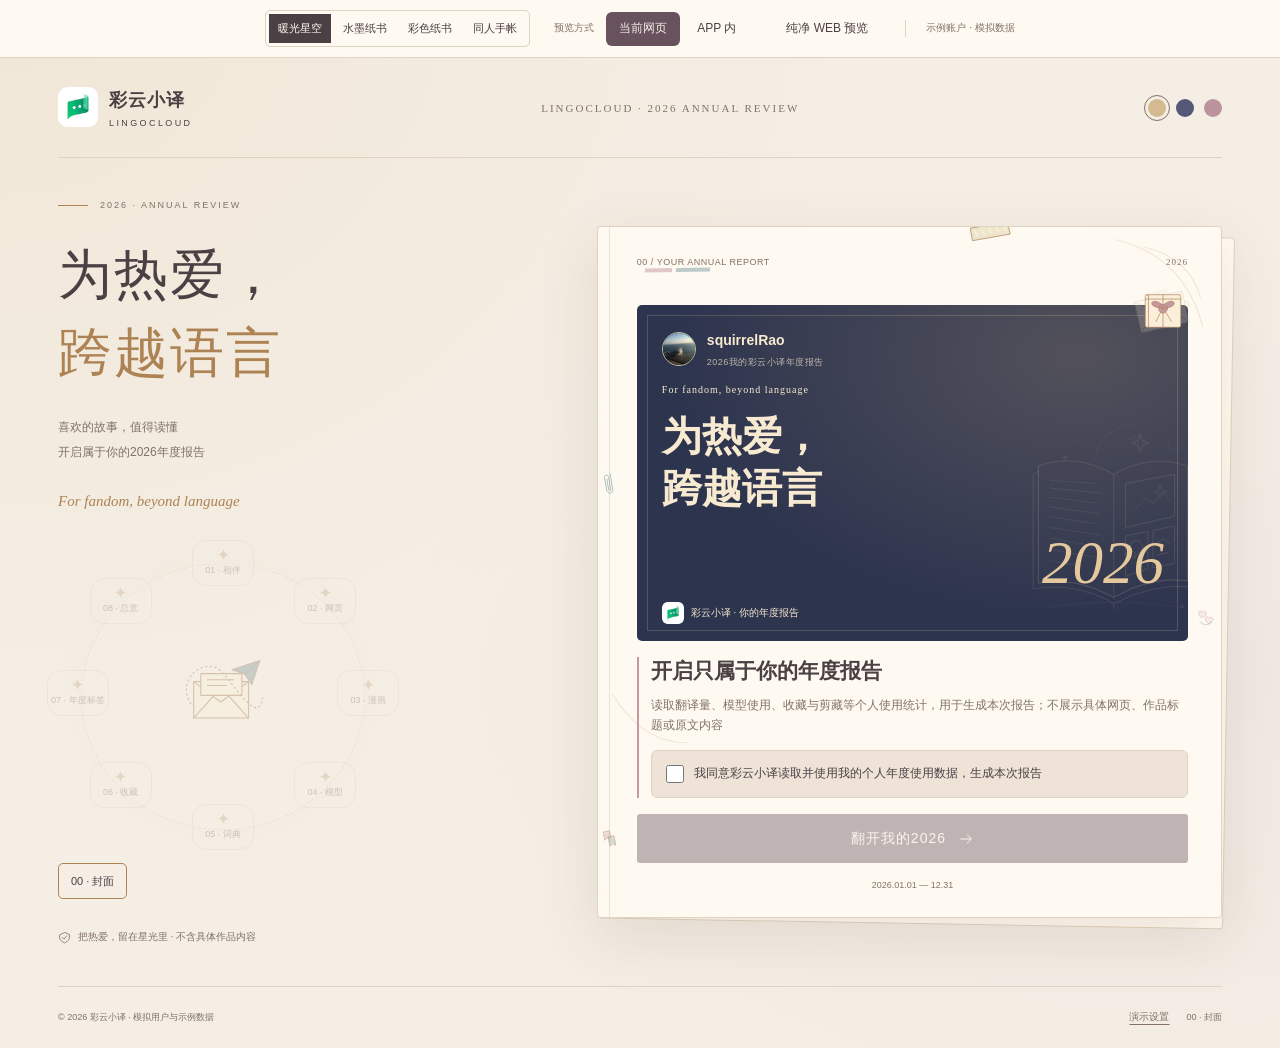
==== commit f30692e0: "Publish mobile H5 and clean APP WEB previews" ====
--- a/index.html
+++ b/index.html
@@ -534,6 +534,25 @@
 .annual-book-landscape{position:absolute;width:110px;height:72px;right:28px;top:98px;opacity:.6;pointer-events:none}
 .annual-card-edition-ink .share-tagline,.annual-card-edition-color-book .share-tagline{letter-spacing:.04em}
 
+/* Review controls: optional unscaled APP viewport and chrome-free WEB. */
+#appSizeLabel{font:10px/1.4 var(--sans, sans-serif);color:var(--muted);white-space:nowrap;margin-left:6px}
+body[data-preview-mode=app][data-preview-size=actual] .app-preview-stage{display:block;overflow:auto;overscroll-behavior:contain}
+body[data-preview-mode=app][data-preview-size=actual] #deviceViewportBox{margin:0 auto}
+body[data-preview-mode=app][data-preview-size=actual] .phone-device{width:var(--device-width)!important;height:var(--device-height)!important;padding:0!important;border-radius:0;box-shadow:none;transform:none}
+body[data-preview-mode=app][data-preview-size=actual] .phone-device iframe{border-radius:0}
+body[data-preview-clean=true]>.preview-controls,body[data-preview-mode=web][data-preview-clean=true] .shell>.topbar{display:none!important}
+.exit-clean-web{position:fixed;z-index:60;right:16px;top:12px;padding:9px 13px;border:1px solid var(--line);border-radius:20px;background:var(--card);color:var(--muted);font-size:11px;box-shadow:0 3px 12px var(--shadow)}
+body[data-app-platform]>.exit-clean-web{display:none!important}
+
+/* Phone links run the H5 directly in the browser viewport, without a nested phone. */
+body[data-app-platform][data-app-standalone=true]{--app-status-height:env(safe-area-inset-top,0px);--app-bottom-height:env(safe-area-inset-bottom,0px);width:100%;height:100dvh;overscroll-behavior:none}
+body[data-app-standalone=true] .app-statusbar{display:none}
+body[data-app-standalone=true] .app-host-header{padding-top:var(--app-status-height)}
+body[data-app-standalone=true] .app-home-area{padding:0}
+body[data-app-standalone=true] .app-home-area i{display:none}
+body[data-app-standalone=true] .main{left:env(safe-area-inset-left,0px);right:env(safe-area-inset-right,0px)}
+body[data-app-standalone=true] .app-navbar{padding-left:max(8px,env(safe-area-inset-left));padding-right:max(8px,env(safe-area-inset-right))}
+
 /* Quiet fandom stationery. All margin effects are outside normal layout flow. */
 .fandom-page{--fandom-pink:#c798a0;--fandom-blue:#7f9fa5;--fandom-paper:#fbefda;--fandom-progress:0;isolation:isolate}
 .ink-edition:not(.color-book-edition) .fandom-page{--fandom-pink:#999f91;--fandom-blue:#626c59;--fandom-paper:#e9ecdf}
@@ -730,7 +749,7 @@
 .ink-edition:not(.color-book-edition) .journal-icon-underlay{filter:grayscale(1)}
 </style><link rel="icon" type="image/png" sizes="64x64" href="[data-uri]"></head><body class="theme-paper">
 <svg width="0" height="0" style="position:absolute" aria-hidden="true"><defs><symbol id="i-arrow" viewBox="0 0 24 24"><path d="M4 12h15m-5-6 6 6-6 6"/></symbol><symbol id="i-shield" viewBox="0 0 24 24"><path d="M12 3 3 7v6c0 5 9 9 9 9s9-4 9-9V7Z"/><path d="m8 12 3 3 5-6"/></symbol><symbol id="i-download" viewBox="0 0 24 24"><path d="M12 3v12m-5-5 5 5 5-5M4 17v4h16v-4"/></symbol></defs></svg>
-<aside class="preview-controls" id="previewControls" aria-label="演示预览方式"><nav class="edition-links" aria-label="Demo 风格"><a href="index.html" data-edition-link aria-current="page">暖光星空</a><a href="ink.html" data-edition-link>水墨纸书</a><a href="color-book.html" data-edition-link>彩色纸书</a><a href="journal.html" data-edition-link>同人手帐</a></nav><div class="preview-control-group"><span class="preview-control-label">预览方式</span><button data-preview-mode="web" aria-pressed="true">当前网页</button><button data-preview-mode="app" aria-pressed="false">APP 内</button></div><div class="preview-control-group hidden" id="platformControls" aria-label="APP 平台"><button data-platform="ios" aria-pressed="true">iOS</button><button data-platform="android" aria-pressed="false">Android</button><button data-platform="harmony" aria-pressed="false">鸿蒙</button></div><span class="preview-data-label">示例账户 · 模拟数据</span></aside><section class="app-preview-stage hidden" id="appPreviewStage" aria-label="手机 APP 预览"><div id="deviceViewportBox"><div class="phone-device" id="phoneDevice"><iframe id="appPreviewFrame" title="彩云小译手机 APP 活动预览"></iframe></div></div></section><div id="appHost"></div><div class="shell"><header class="topbar"><a class="brand" href="#" aria-label="回到封面"><span class="brandmark"><img id="brandLogo" src="[data-uri]" width="40" height="40" alt="彩云小译 Logo"></span><span class="brandname">彩云小译<small>LINGOCLOUD</small></span></a><span class="edition">LINGOCLOUD · 2026 ANNUAL REVIEW</span><div class="tools"><div class="theme-switch" aria-label="阅读主题"><button class="theme-dot" data-theme="paper" style="--dot:#d6ba8f" aria-pressed="true" aria-label="暖纸星光主题" title="暖纸星光主题"></button><button class="theme-dot" data-theme="midnight" style="--dot:#565879" aria-pressed="false" aria-label="深夜星河主题" title="深夜星河主题"></button><button class="theme-dot" data-theme="velvet" style="--dot:#bc929d" aria-pressed="false" aria-label="暮色余晖主题" title="暮色余晖主题"></button></div></div></header>
+<aside class="preview-controls" id="previewControls" aria-label="演示预览方式"><nav class="edition-links" aria-label="Demo 风格"><a href="index.html" data-edition-link aria-current="page">暖光星空</a><a href="ink.html" data-edition-link>水墨纸书</a><a href="color-book.html" data-edition-link>彩色纸书</a><a href="journal.html" data-edition-link>同人手帐</a></nav><div class="preview-control-group"><span class="preview-control-label">预览方式</span><button data-preview-mode="web" aria-pressed="true">当前网页</button><button data-preview-mode="app" aria-pressed="false">APP 内</button></div><div class="preview-control-group hidden" id="platformControls" aria-label="APP 平台"><button data-platform="ios" aria-pressed="true">iOS</button><button data-platform="android" aria-pressed="false">Android</button><button data-platform="harmony" aria-pressed="false">鸿蒙</button></div><div class="preview-control-group hidden" id="appSizeControls" aria-label="APP 显示尺寸"><button id="appActualSize" aria-pressed="false" title="按平台的 CSS 视口原尺寸显示，不缩小手机页面；窗口不足时可滚动外部预览区">APP 原尺寸 1:1</button><output id="appSizeLabel" aria-live="polite"></output></div><button id="cleanWebPreview" aria-pressed="false">纯净 WEB 预览</button><span class="preview-data-label">示例账户 · 模拟数据</span></aside><button id="exitCleanWeb" class="exit-clean-web hidden" type="button">退出纯净预览</button><section class="app-preview-stage hidden" id="appPreviewStage" aria-label="手机 APP 预览"><div id="deviceViewportBox"><div class="phone-device" id="phoneDevice"><iframe id="appPreviewFrame" title="彩云小译手机 APP 活动预览"></iframe></div></div></section><div id="appHost"></div><div class="shell"><header class="topbar"><a class="brand" href="#" aria-label="回到封面"><span class="brandmark"><img id="brandLogo" src="[data-uri]" width="40" height="40" alt="彩云小译 Logo"></span><span class="brandname">彩云小译<small>LINGOCLOUD</small></span></a><span class="edition">LINGOCLOUD · 2026 ANNUAL REVIEW</span><div class="tools"><div class="theme-switch" aria-label="阅读主题"><button class="theme-dot" data-theme="paper" style="--dot:#d6ba8f" aria-pressed="true" aria-label="暖纸星光主题" title="暖纸星光主题"></button><button class="theme-dot" data-theme="midnight" style="--dot:#565879" aria-pressed="false" aria-label="深夜星河主题" title="深夜星河主题"></button><button class="theme-dot" data-theme="velvet" style="--dot:#bc929d" aria-pressed="false" aria-label="暮色余晖主题" title="暮色余晖主题"></button></div></div></header>
 <main class="main"><aside class="intro"><div class="eyebrow">2026 · ANNUAL REVIEW</div><h1 id="introTitle">为热爱，<br><span>跨越语言</span></h1><p class="intro-desc" id="introDesc">喜欢的故事，值得读懂<br>从文字里的故事，到画面里的对白</p><div class="intro-year">For fandom, beyond language</div><nav class="scene-nav" aria-label="在星光间选择章节"></nav><div class="privacy-note"><svg class="icon"><use href="#i-shield"/></svg>把热爱，留在星光里 · 不含具体作品内容</div></aside><div class="book-wrap"><div class="book" id="book"></div></div></main>
 <footer class="bottom"><span>© 2026 彩云小译 · 模拟用户与示例数据</span><div class="bottom-right"><button id="settings">演示设置</button><span id="pageIndex">01 / 08</span></div></footer></div><div id="modalRoot"></div><div id="toast" class="toast hidden" role="status" aria-live="polite"></div>
 <template id="coverArt"><svg class="portal" viewBox="0 0 250 300" fill="none" aria-hidden="true"><g stroke="currentColor" stroke-width=".9" stroke-linecap="round" stroke-linejoin="round"><path d="M27 94Q76 76 126 105Q174 77 223 94V245Q175 238 126 267Q77 239 27 248Z" fill="currentColor" fill-opacity=".045"/><path d="M27 94V248Q77 239 126 267Q175 238 223 245V94M126 105v162M27 101l-7 4v151q55-10 106 19q52-27 104-22V104l-7-3M126 275v7"/><path d="m42 113 60 4m-60 6 68 7m-68 5 62 8m-62 5 67 9m-67 4 59 9m-59 5 67 10m-67 4 63 11m-63 4 66 11m-66 4 43 7" opacity=".65"/><path d="m142 117 64-12v55l-64 15Zm0 69 29-6v49l-29 10Zm36-7 28-6v49l-28 6Z"/><path d="m154 151 15-15 10 8 10-16 12 13M187 120l3 6 6 2-6 2-3 6-2-6-6-2 6-2Z" opacity=".65"/><path d="M150 194q12-6 14 5q1 8-7 10l-4 7 1-8q-10-3-4-14Zm33 1 9-6 8 8m-16 14 14-3"/><path d="M102 78q9-29 38-37M143 45l7-7m-5 21 12-3M80 67l-5-7m122 11 4-12m-1 14 11-2" opacity=".5"/><path d="m161 53 3 8 8 3-8 3-3 8-3-8-8-3 8-3Z"/><circle cx="62" cy="83" r="2"/><circle cx="215" cy="279" r="2"/><path d="M38 280q85-13 170-1" opacity=".35"/></g></svg></template>
@@ -940,8 +959,10 @@
 function showFarewell(source='page'){if(page!==7)return;hideFarewell();const el=$(source==='nav'?'#navFarewellPrompt':'#farewellPrompt');if(!el)return;el.textContent='2027新的旅程再会~';el.classList.remove('hidden');el.setAttribute('aria-hidden','false');void el.offsetWidth;el.classList.add('farewell-show');farewellTimer=setTimeout(hideFarewell,matchMedia('(prefers-reduced-motion:reduce)').matches?2400:2800)}
 
 const PREVIEW_PLATFORMS={ios:{label:'iOS',width:393,height:852},android:{label:'Android',width:412,height:892},harmony:{label:'鸿蒙',width:400,height:880}};
-const annualImageCache=new Map(),annualImagePending=new Map();let previewMode='web',previewPlatform='ios',previewState=null,appPreviewReady=false;
-const APP_PREVIEW_PLATFORM=(()=>{try{const p=new URL(window.location.href).searchParams.get('appPreview');return PREVIEW_PLATFORMS[p]?p:null}catch{return null}})();
+const annualImageCache=new Map(),annualImagePending=new Map();let previewMode='web',previewPlatform='ios',previewState=null,appPreviewReady=false,previewActualSize=false,previewCleanWeb=false,previewCleanApp=false;
+function mobileEntryPlatform(){try{const params=new URL(window.location.href).searchParams,p=params.get('appPreview');if(PREVIEW_PLATFORMS[p])return p;if(params.get('preview')==='web')return null;const nav=window.navigator||{},ua=nav.userAgent||'',phone=/iPhone|iPod|Android.*Mobile|HarmonyOS|HUAWEI|HONOR/i.test(ua),compactTouch=(nav.maxTouchPoints||0)>0&&typeof matchMedia==='function'&&matchMedia('(max-width: 600px)').matches;if(params.get('preview')!=='mobile'&&!phone&&!compactTouch)return null;const selected=params.get('platform');if(PREVIEW_PLATFORMS[selected])return selected;return /HarmonyOS|HUAWEI|HONOR/i.test(ua)?'harmony':/Android/i.test(ua)?'android':'ios'}catch{return null}}
+const APP_PREVIEW_PLATFORM=mobileEntryPlatform();
+const APP_STANDALONE=!!APP_PREVIEW_PLATFORM&&window.parent===window;
 function baseV19AnnualCardKey(){return JSON.stringify({data,nickname:person.nickname,avatar:person.avatar,quoteIndex})}
 function baseV19AnnualCardMarkup(){const s=cardStats();return '<div class="share-card compact-year-card annual-card-skin" '+cardSkinAttributes()+'><div class="share-brand"><img class="share-brand-logo" src="'+BRAND_LOGO_DATA+'" width="26" height="26" alt=""><span>'+REPORT_TITLE+'</span></div><div class="card-person">'+identity('share')+'</div><h3 class="card-slogan">为热爱，跨越语言</h3><div class="share-tagline">For fandom, beyond language</div><div class="card-primary">'+cardMetricMarkup(s.primary)+'</div><div class="card-best"><h4>我的最佳翻译模型搭档</h4>'+bestModelMarkup()+'</div><div class="card-afterword"><h4>我的年度标签</h4>'+afterwordWithScene('share')+'</div><div class="card-secondary">'+cardMetricMarkup(s.secondary)+'</div><div class="share-models"><h4 class="full-model-label">全年模型记录</h4>'+modelsMarkup(true)+'</div><div class="share-bottom">2026.01.01 — 2026.12.31</div></div>'}
 function ensureAnnualImage(key=annualCardKey()){if(annualImageCache.has(key))return Promise.resolve(annualImageCache.get(key));if(annualImagePending.has(key))return annualImagePending.get(key);const task=(async()=>{await Promise.all([ensureBrandLogo(),ensureAvatar(),ensureModelIcons(),ensureCardArtwork()]);if(annualCardKey()!==key)throw new Error('Card changed');const canvas=paintShareCard(document.createElement('canvas')),blob=await new Promise((resolve,reject)=>canvas.toBlob(b=>b?resolve(b):reject(new Error('Image encoding failed')),'image/png'));const image={blob,url:URL.createObjectURL(blob),width:canvas.width,height:canvas.height};annualImageCache.set(key,image);for(const [oldKey,old] of annualImageCache){if(annualImageCache.size<=3)break;if(oldKey===key)continue;URL.revokeObjectURL(old.url);annualImageCache.delete(oldKey)}return image})();annualImagePending.set(key,task);task.catch(()=>{}).finally(()=>annualImagePending.delete(key));return task}
@@ -951,19 +972,24 @@
 function baseV19ValidPreviewState(s){return !!s&&Number.isInteger(s.page)&&s.page>=0&&s.page<8&&Number.isInteger(s.quoteIndex)&&s.quoteIndex>=0&&s.quoteIndex<6&&Object.prototype.hasOwnProperty.call(profiles,s.activeProfile)&&['paper','midnight','velvet'].includes(s.theme)&&(s.cardOpen===undefined||typeof s.cardOpen==='boolean')&&Array.isArray(s.eggs)&&s.eggs.every(n=>Number.isInteger(n)&&n>=0&&n<8)}
 function baseV19ApplyPreviewState(s){if(!validPreviewState(s))return false;activeProfile=s.activeProfile;data={...profiles[activeProfile]};quoteIndex=s.quoteIndex;document.body.className='theme-'+s.theme;eggSeen.clear();s.eggs.forEach(n=>eggSeen.add(n));go(s.page,false);if(s.cardOpen)openShare();return true}
 function notifyPreviewState(){if(APP_PREVIEW_PLATFORM&&appPreviewReady&&window.parent!==window)window.parent.postMessage({type:'lingocloud-annual:state',state:previewSnapshot()},'*')}
-function setPreviewPlatform(p){if(!PREVIEW_PLATFORMS[p])return false;previewPlatform=p;const model=PREVIEW_PLATFORMS[p];document.body.dataset.previewPlatform=p;$('#phoneDevice').style.setProperty('--device-width',model.width+'px');$('#phoneDevice').style.setProperty('--device-height',model.height+'px');$$('[data-platform]').forEach(b=>b.setAttribute('aria-pressed',String(b.dataset.platform===p)));const frame=$('#appPreviewFrame');if(frame&&previewMode==='app')frame.contentWindow?.postMessage({type:'lingocloud-annual:platform',platform:p},'*');queueDevicePreviewFit();return true}
-function setPreviewMode(mode){if(APP_PREVIEW_PLATFORM||!['web','app'].includes(mode))return false;if(mode===previewMode)return true;const previousState=previewSnapshot();closeModal();if(mode==='app'){previewState=previousState;previewMode='app';document.body.dataset.previewMode='app';$('#appPreviewStage').classList.remove('hidden');$('#platformControls').classList.remove('hidden');$('.shell').setAttribute('aria-hidden','true');$('.shell').inert=true;setPreviewPlatform(previewPlatform);const initState=previewState,frame=$('#appPreviewFrame'),url=new URL(window.location.href);url.searchParams.set('appPreview',previewPlatform);url.hash='';frame.onload=()=>frame.contentWindow?.postMessage({type:'lingocloud-annual:init',state:initState},'*');frame.src=url.href}else{previewMode='web';document.body.dataset.previewMode='web';$('#appPreviewStage').classList.add('hidden');$('#platformControls').classList.add('hidden');$('.shell').removeAttribute('aria-hidden');$('.shell').inert=false;if(previewState)applyPreviewState(previewState);$('#appPreviewFrame').removeAttribute('src')}$$('[data-preview-mode]').forEach(b=>b.setAttribute('aria-pressed',String(b.dataset.previewMode===mode)));queueDevicePreviewFit();return true}
+// Presentation-only preferences never change consent, report data or iframe state.
+function syncPreviewPresentation(){if(APP_PREVIEW_PLATFORM)return;const app=previewMode==='app',clean=app?previewCleanApp:previewCleanWeb;document.body.dataset.previewSize=previewActualSize?'actual':'fit';document.body.dataset.previewClean=String(clean);$('#appSizeControls').classList.toggle('hidden',!app);$('#cleanWebPreview').textContent=app?'纯净 APP 预览':'纯净 WEB 预览';$('#cleanWebPreview').setAttribute('aria-pressed',String(clean));$('#exitCleanWeb').classList.toggle('hidden',!clean);$('#appActualSize').setAttribute('aria-pressed',String(previewActualSize));$('#appActualSize').textContent=previewActualSize?'适应窗口':'APP 原尺寸 1:1';document.body.style.setProperty('--preview-tools-height',clean?'0px':($('#previewControls').getBoundingClientRect().height||58)+'px');queueDevicePreviewFit()}
+function setPreviewActualSize(actual){if(APP_PREVIEW_PLATFORM||typeof actual!=='boolean')return false;previewActualSize=actual;syncPreviewPresentation();fitDevicePreview();return true}
+function setCleanPreview(clean){if(APP_PREVIEW_PLATFORM||typeof clean!=='boolean')return false;if(previewMode==='app')previewCleanApp=clean;else previewCleanWeb=clean;syncPreviewPresentation();fitDevicePreview();if(!clean)$('#cleanWebPreview').focus();return true}
+function setCleanWebPreview(clean){return previewMode==='web'?setCleanPreview(clean):false}
+function setPreviewPlatform(p){if(!PREVIEW_PLATFORMS[p])return false;previewPlatform=p;const model=PREVIEW_PLATFORMS[p];document.body.dataset.previewPlatform=p;$('#phoneDevice').style.setProperty('--device-width',model.width+'px');$('#phoneDevice').style.setProperty('--device-height',model.height+'px');$$('[data-platform]').forEach(b=>b.setAttribute('aria-pressed',String(b.dataset.platform===p)));const frame=$('#appPreviewFrame');if(frame&&previewMode==='app')frame.contentWindow?.postMessage({type:'lingocloud-annual:platform',platform:p},'*');syncPreviewPresentation();return true}
+function setPreviewMode(mode){if(APP_PREVIEW_PLATFORM||!['web','app'].includes(mode))return false;if(mode===previewMode)return true;const previousState=previewSnapshot();closeModal();if(mode==='app'){previewState=previousState;previewMode='app';document.body.dataset.previewMode='app';$('#appPreviewStage').classList.remove('hidden');$('#platformControls').classList.remove('hidden');$('.shell').setAttribute('aria-hidden','true');$('.shell').inert=true;setPreviewPlatform(previewPlatform);const initState=previewState,frame=$('#appPreviewFrame'),url=new URL(window.location.href);url.searchParams.set('appPreview',previewPlatform);url.hash='';frame.onload=()=>frame.contentWindow?.postMessage({type:'lingocloud-annual:init',state:initState},'*');frame.src=url.href}else{previewMode='web';document.body.dataset.previewMode='web';$('#appPreviewStage').classList.add('hidden');$('#platformControls').classList.add('hidden');$('.shell').removeAttribute('aria-hidden');$('.shell').inert=false;if(previewState)applyPreviewState(previewState);$('#appPreviewFrame').removeAttribute('src')}$$('[data-preview-mode]').forEach(b=>b.setAttribute('aria-pressed',String(b.dataset.previewMode===mode)));syncPreviewPresentation();return true}
 function setAppPlatform(p){if(!PREVIEW_PLATFORMS[p])return;document.body.dataset.appPlatform=p;$('#appPlatformLabel').textContent=PREVIEW_PLATFORMS[p].label;queueAppPageFit()}
 function appChromeMarkup(){return '<header class="app-host-header" id="appHostHeader"><div class="app-statusbar" aria-hidden="true"><span class="app-time">9:41</span><span class="app-camera"></span><div class="app-status-icons"><svg width="15" height="12" viewBox="0 0 15 12"><path d="M1 11V8h2v3M5 11V6h2v5M9 11V3h2v8M13 11V0h2v11" fill="currentColor"/></svg><svg width="16" height="12" viewBox="0 0 16 12"><path d="M1 4q7-6 14 0M4 7q4-4 8 0m-5 3 1-1 1 1" fill="none" stroke="currentColor" stroke-width="1.6" stroke-linecap="round"/></svg><span class="app-battery"></span></div></div><div class="app-navbar"><button id="appBack" class="app-back" aria-label="返回上一页">‹</button><strong>我的年度报告</strong><button id="appSceneNav" class="app-nav-scene" aria-label="星光目录，选择章节">'+scenePortrait(0)+'</button></div></header><div class="app-home-area" aria-hidden="true"><i></i></div><span id="appPlatformLabel" class="sr-only"></span>'}
 function baseV19AppChapters(){modal('<h2 id="modalTitle">星光目录</h2><div class="app-chapter-orbit"><div class="app-orbit-scene">'+scenePortrait(scenePoses[page])+'</div>'+navNames.map((name,i)=>'<button data-app-page="'+i+'" class="app-chapter-node'+(i===page?' active':'')+'" style="--angle:'+(-90+i*45)+'deg" aria-label="'+chapters[i][0]+'"><span>'+sparkArt()+'</span><small>'+String(i+1).padStart(2,'0')+' '+name+'</small></button>').join('')+'</div>');$$('[data-app-page]').forEach(b=>b.onclick=()=>{closeModal();go(+b.dataset.appPage)})}
-function setupPreview(){if(!APP_PREVIEW_PLATFORM&&typeof ResizeObserver!=='undefined')new ResizeObserver(entries=>{const h=entries[0]?.target?.getBoundingClientRect().height||58;document.body.style.setProperty('--preview-tools-height',h+'px');queueDevicePreviewFit()}).observe($('#previewControls'));if(APP_PREVIEW_PLATFORM){document.body.dataset.appPlatform=APP_PREVIEW_PLATFORM;$('#appHost').innerHTML=appChromeMarkup();setAppPlatform(APP_PREVIEW_PLATFORM);$('#appBack').onclick=()=>{if($('#modalRoot').innerHTML){closeModal();return}if(page>=0)go(page-1);else if(window.parent!==window)window.parent.postMessage({type:'lingocloud-annual:exit'},'*')};$('#appSceneNav').onclick=appChapters;window.addEventListener('message',e=>{if(e.source!==window.parent)return;const m=e.data;if(m?.type==='lingocloud-annual:init'&&validPreviewState(m.state)){appPreviewReady=true;applyPreviewState(m.state)}if(m?.type==='lingocloud-annual:platform')setAppPlatform(m.platform)});return}document.body.dataset.previewMode='web';$$('[data-preview-mode]').forEach(b=>b.onclick=()=>setPreviewMode(b.dataset.previewMode));$$('[data-platform]').forEach(b=>b.onclick=()=>setPreviewPlatform(b.dataset.platform));window.addEventListener('message',e=>{const f=$('#appPreviewFrame');if(e.source!==f?.contentWindow||previewMode!=='app')return;if(e.data?.type==='lingocloud-annual:state'&&validPreviewState(e.data.state))previewState=e.data.state;if(e.data?.type==='lingocloud-annual:exit')setPreviewMode('web')})}
+function setupPreview(){if(!APP_PREVIEW_PLATFORM&&typeof ResizeObserver!=='undefined')new ResizeObserver(entries=>{const h=(previewMode==='app'?previewCleanApp:previewCleanWeb)?0:(entries[0]?.target?.getBoundingClientRect().height||58);document.body.style.setProperty('--preview-tools-height',h+'px');queueDevicePreviewFit()}).observe($('#previewControls'));if(APP_PREVIEW_PLATFORM){if(APP_STANDALONE)document.body.dataset.appStandalone='true';document.body.dataset.appPlatform=APP_PREVIEW_PLATFORM;$('#appHost').innerHTML=appChromeMarkup();setAppPlatform(APP_PREVIEW_PLATFORM);$('#appBack').onclick=()=>{if($('#modalRoot').innerHTML){closeModal();return}if(page>=0)go(page-1);else if(window.parent!==window)window.parent.postMessage({type:'lingocloud-annual:exit'},'*')};$('#appSceneNav').onclick=appChapters;window.addEventListener('message',e=>{if(e.source!==window.parent)return;const m=e.data;if(m?.type==='lingocloud-annual:init'&&validPreviewState(m.state)){appPreviewReady=true;applyPreviewState(m.state)}if(m?.type==='lingocloud-annual:platform')setAppPlatform(m.platform)});return}document.body.dataset.previewMode='web';syncPreviewPresentation();$('#appActualSize').onclick=()=>setPreviewActualSize(!previewActualSize);$('#cleanWebPreview').onclick=()=>setCleanPreview(true);$('#exitCleanWeb').onclick=()=>setCleanPreview(false);$$('[data-preview-mode]').forEach(b=>b.onclick=()=>setPreviewMode(b.dataset.previewMode));$$('[data-platform]').forEach(b=>b.onclick=()=>setPreviewPlatform(b.dataset.platform));window.addEventListener('message',e=>{const f=$('#appPreviewFrame');if(e.source!==f?.contentWindow||previewMode!=='app')return;if(e.data?.type==='lingocloud-annual:state'&&validPreviewState(e.data.state))previewState=e.data.state;if(e.data?.type==='lingocloud-annual:exit')setPreviewMode('web')})}
 window.addEventListener('beforeunload',()=>annualImageCache.forEach(e=>URL.revokeObjectURL(e.url)));
 
 let appFitFrame=null,deviceFitFrame=null;
 function fitScaleSearch(measure,minimum=.1,iterations=12){if(measure(1))return 1;let low=minimum,high=1;if(!measure(low))return low;for(let i=0;i<iterations;i++){const mid=(low+high)/2;if(measure(mid))low=mid;else high=mid}return Math.floor(low*10000)/10000}
 function fitCurrentAppPage(){if(!APP_PREVIEW_PLATFORM)return null;const host=$('.main'),p=$('.page');if(!host||!p||!Number.isFinite(host.clientHeight)||!Number.isFinite(host.clientWidth)||host.clientHeight<1||host.clientWidth<1)return null;const height=host.clientHeight,width=host.clientWidth;p.style.setProperty('--reader-width',width+'px');p.style.setProperty('--reader-height',height+'px');const densities=height>=680?['roomy','compact','tight']:height>=540?['compact','tight']:['tight'];p.style.transform='none';p.style.transformOrigin='top left';p.style.width='100%';p.style.height='100%';p.style.minHeight='0';for(const density of densities){document.body.dataset.appDensity=density;if(p.scrollHeight<=height+1&&p.scrollWidth<=width+1)break}const measure=s=>{p.style.width=(width/s)+'px';p.style.height=(height/s)+'px';return p.scrollHeight<=height/s+1&&p.scrollWidth<=width/s+1};let scale=1;if(p.scrollHeight>height+1||p.scrollWidth>width+1){scale=fitScaleSearch(measure);measure(scale);p.style.transform='scale('+scale+')'}else{p.style.width='100%';p.style.height='100%'}host.scrollTop=0;host.scrollLeft=0;p.dataset.fitScale=String(scale);p.dataset.fitHeight=String(height);p.dataset.fitWidth=String(width);p.dataset.fitOverflow=String(Math.max(0,(p.scrollHeight-height/scale)*scale));return {width,height,scale,density:document.body.dataset.appDensity,overflow:Number(p.dataset.fitOverflow)}}
 function queueAppPageFit(){if(!APP_PREVIEW_PLATFORM||typeof requestAnimationFrame!=='function')return;if(appFitFrame!==null)cancelAnimationFrame(appFitFrame);appFitFrame=requestAnimationFrame(()=>{appFitFrame=null;fitCurrentAppPage()})}
-function fitDevicePreview(){if(APP_PREVIEW_PLATFORM||previewMode!=='app')return null;const model=PREVIEW_PLATFORMS[previewPlatform],controls=$('#previewControls'),stage=$('#appPreviewStage'),box=$('#deviceViewportBox'),phone=$('#phoneDevice');const w=model.width+16,h=model.height+16,viewportHeight=window.visualViewport?.height||window.innerHeight,stageWidth=stage?.clientWidth||window.innerWidth,toolbar=controls?.getBoundingClientRect().height||58;if(!box||!phone||!Number.isFinite(viewportHeight)||!Number.isFinite(stageWidth))return null;const availableHeight=Math.max(1,viewportHeight-toolbar-40),availableWidth=Math.max(1,stageWidth-32),scale=Math.min(1,availableWidth/w,availableHeight/h);box.style.width=(w*scale)+'px';box.style.height=(h*scale)+'px';phone.style.setProperty('--device-scale',String(scale));phone.dataset.previewScale=String(scale);return {width:model.width,height:model.height,scale}}
+function fitDevicePreview(){if(APP_PREVIEW_PLATFORM||previewMode!=='app')return null;const model=PREVIEW_PLATFORMS[previewPlatform],controls=$('#previewControls'),stage=$('#appPreviewStage'),box=$('#deviceViewportBox'),phone=$('#phoneDevice');const border=previewActualSize?0:16,w=model.width+border,h=model.height+border,viewportHeight=window.visualViewport?.height||window.innerHeight,stageWidth=stage?.clientWidth||window.innerWidth,toolbar=previewCleanApp?0:(controls?.getBoundingClientRect().height||58);if(!box||!phone||!Number.isFinite(viewportHeight)||!Number.isFinite(stageWidth))return null;const availableHeight=Math.max(1,viewportHeight-toolbar-40),availableWidth=Math.max(1,stageWidth-32),scale=previewActualSize?1:Math.min(1,availableWidth/w,availableHeight/h);box.style.width=(w*scale)+'px';box.style.height=(h*scale)+'px';phone.style.setProperty('--device-scale',String(scale));phone.dataset.previewScale=String(scale);$('#appSizeLabel').textContent=model.width+' × '+model.height+' CSS px · '+Math.round(scale*100)+'%';return {width:model.width,height:model.height,scale}}
 function queueDevicePreviewFit(){if(APP_PREVIEW_PLATFORM||typeof requestAnimationFrame!=='function')return;if(deviceFitFrame!==null)cancelAnimationFrame(deviceFitFrame);deviceFitFrame=requestAnimationFrame(()=>{deviceFitFrame=null;fitDevicePreview()})}
 function baseV17SetupAppViewportFit(){window.addEventListener('resize',()=>{queueAppPageFit();queueDevicePreviewFit()});window.visualViewport?.addEventListener('resize',()=>{queueAppPageFit();queueDevicePreviewFit()});if(APP_PREVIEW_PLATFORM&&typeof ResizeObserver!=='undefined'){const main=$('.main');if(main)new ResizeObserver(queueAppPageFit).observe(main)}document.fonts?.ready.then(queueAppPageFit);queueAppPageFit();queueDevicePreviewFit()}
 
@@ -1451,7 +1477,7 @@
 })();
 </script><script>// Transfer only the validated demo state between the four same-origin editions.
 if(!APP_PREVIEW_PLATFORM){
- document.querySelectorAll('[data-edition-link]').forEach(link=>link.addEventListener('click',()=>{try{sessionStorage.setItem('annual-edition-transfer',JSON.stringify({state:previewMode==='app'?previewState:previewSnapshot(),mode:previewMode,platform:previewPlatform}))}catch{}}));
- try{const raw=sessionStorage.getItem('annual-edition-transfer');sessionStorage.removeItem('annual-edition-transfer');if(raw){const saved=JSON.parse(raw);if(validPreviewState(saved.state)){applyPreviewState(saved.state);if(PREVIEW_PLATFORMS[saved.platform])setPreviewPlatform(saved.platform);if(saved.mode==='app')setPreviewMode('app')}}}catch{}
+ document.querySelectorAll('[data-edition-link]').forEach(link=>link.addEventListener('click',()=>{try{sessionStorage.setItem('annual-edition-transfer',JSON.stringify({state:previewMode==='app'?previewState:previewSnapshot(),mode:previewMode,platform:previewPlatform,actualSize:previewActualSize,cleanWeb:previewCleanWeb,cleanApp:previewCleanApp}))}catch{}}));
+ try{const raw=sessionStorage.getItem('annual-edition-transfer');sessionStorage.removeItem('annual-edition-transfer');if(raw){const saved=JSON.parse(raw);if(validPreviewState(saved.state)){applyPreviewState(saved.state);if(PREVIEW_PLATFORMS[saved.platform])setPreviewPlatform(saved.platform);if(typeof saved.actualSize==='boolean')setPreviewActualSize(saved.actualSize);if(saved.mode==='app'){setPreviewMode('app');if(saved.cleanApp===true)setCleanPreview(true)}else if(saved.cleanWeb===true)setCleanWebPreview(true)}}}catch{}
 }
 </script></body></html>
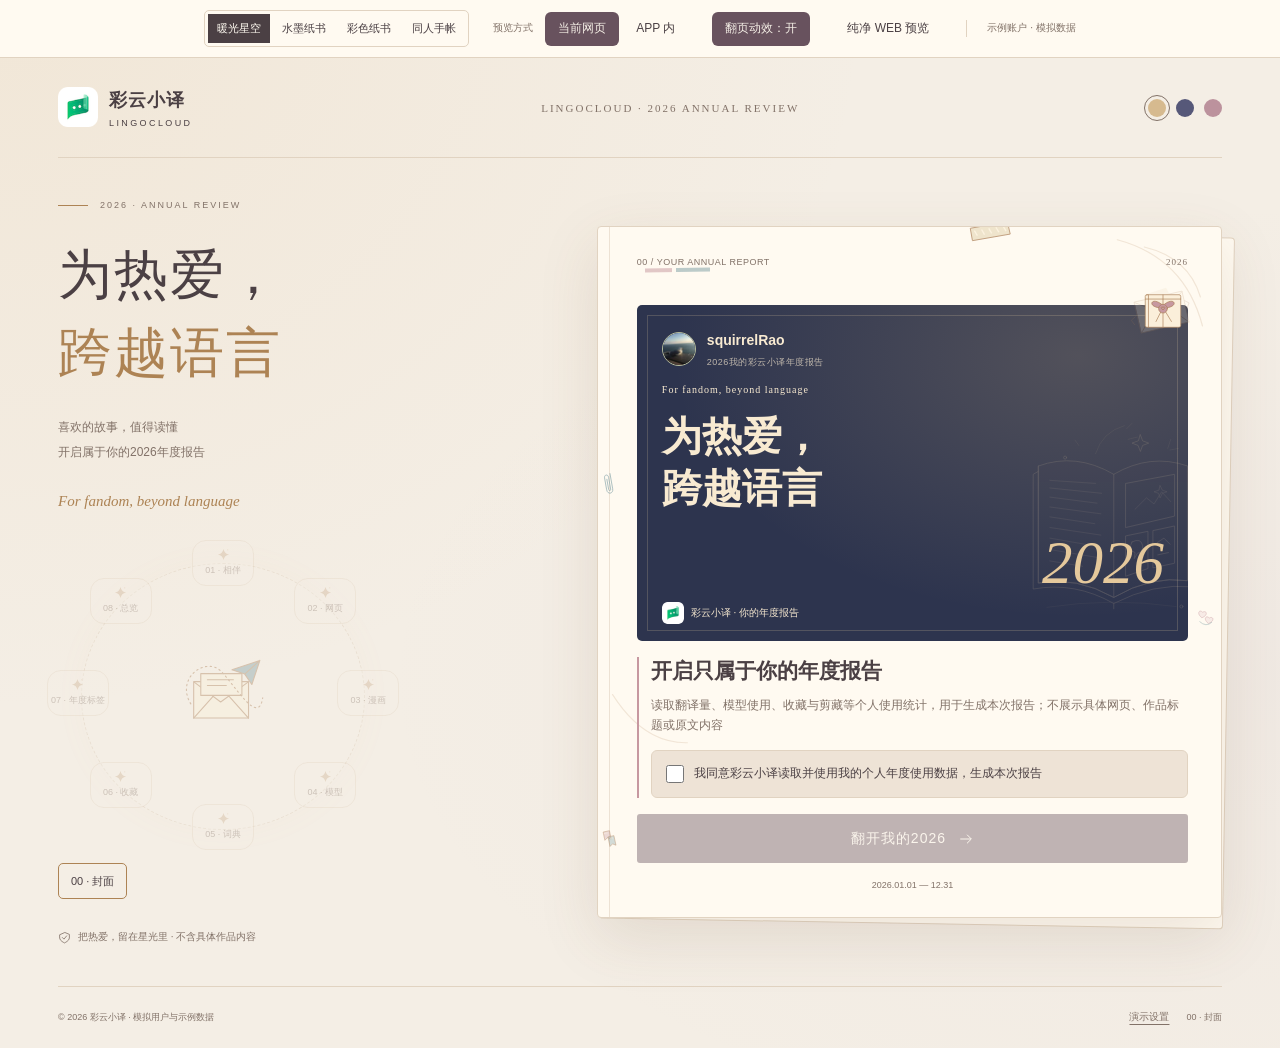
==== commit 1652374e: "Publish headerless mobile H5 and optional page animation" ====
--- a/index.html
+++ b/index.html
@@ -553,6 +553,19 @@
 body[data-app-standalone=true] .main{left:env(safe-area-inset-left,0px);right:env(safe-area-inset-right,0px)}
 body[data-app-standalone=true] .app-navbar{padding-left:max(8px,env(safe-area-inset-left));padding-right:max(8px,env(safe-area-inset-right))}
 
+/* The host APP owns its navigation bar; the H5 reserves only the system safe area. */
+body[data-app-platform] .app-navbar{display:none}
+body[data-app-platform] .app-host-header{height:var(--app-status-height)}
+body[data-app-platform] .main{top:var(--app-status-height)}
+body[data-page-motion=off] .page{animation:none!important;transition:none!important}
+.app-motion-debug{position:fixed;z-index:9;right:6px;top:calc(var(--app-status-height,0px) + 7px);font:11px/1.5 sans-serif;color:var(--muted)}
+.app-motion-debug summary{cursor:pointer;list-style:none;width:30px;height:30px;display:grid;place-items:center;opacity:.6;border-radius:50%;background:var(--card)}
+.app-motion-debug summary::-webkit-details-marker{display:none}
+.app-motion-debug[open]{padding:6px;background:var(--card);border:1px solid var(--line);border-radius:8px;box-shadow:0 4px 12px var(--shadow)}
+.app-motion-debug[open] summary{margin-left:auto}.app-motion-debug button{display:block;min-height:38px;padding:8px 12px;background:var(--soft);border-radius:5px;color:var(--ink)}
+body[data-app-platform] .page-top{padding-right:24px}
+body.card-preview-open .app-motion-debug,body.annual-lightbox-open .app-motion-debug{display:none}
+
 /* Quiet fandom stationery. All margin effects are outside normal layout flow. */
 .fandom-page{--fandom-pink:#c798a0;--fandom-blue:#7f9fa5;--fandom-paper:#fbefda;--fandom-progress:0;isolation:isolate}
 .ink-edition:not(.color-book-edition) .fandom-page{--fandom-pink:#999f91;--fandom-blue:#626c59;--fandom-paper:#e9ecdf}
@@ -749,7 +762,7 @@
 .ink-edition:not(.color-book-edition) .journal-icon-underlay{filter:grayscale(1)}
 </style><link rel="icon" type="image/png" sizes="64x64" href="[data-uri]"></head><body class="theme-paper">
 <svg width="0" height="0" style="position:absolute" aria-hidden="true"><defs><symbol id="i-arrow" viewBox="0 0 24 24"><path d="M4 12h15m-5-6 6 6-6 6"/></symbol><symbol id="i-shield" viewBox="0 0 24 24"><path d="M12 3 3 7v6c0 5 9 9 9 9s9-4 9-9V7Z"/><path d="m8 12 3 3 5-6"/></symbol><symbol id="i-download" viewBox="0 0 24 24"><path d="M12 3v12m-5-5 5 5 5-5M4 17v4h16v-4"/></symbol></defs></svg>
-<aside class="preview-controls" id="previewControls" aria-label="演示预览方式"><nav class="edition-links" aria-label="Demo 风格"><a href="index.html" data-edition-link aria-current="page">暖光星空</a><a href="ink.html" data-edition-link>水墨纸书</a><a href="color-book.html" data-edition-link>彩色纸书</a><a href="journal.html" data-edition-link>同人手帐</a></nav><div class="preview-control-group"><span class="preview-control-label">预览方式</span><button data-preview-mode="web" aria-pressed="true">当前网页</button><button data-preview-mode="app" aria-pressed="false">APP 内</button></div><div class="preview-control-group hidden" id="platformControls" aria-label="APP 平台"><button data-platform="ios" aria-pressed="true">iOS</button><button data-platform="android" aria-pressed="false">Android</button><button data-platform="harmony" aria-pressed="false">鸿蒙</button></div><div class="preview-control-group hidden" id="appSizeControls" aria-label="APP 显示尺寸"><button id="appActualSize" aria-pressed="false" title="按平台的 CSS 视口原尺寸显示，不缩小手机页面；窗口不足时可滚动外部预览区">APP 原尺寸 1:1</button><output id="appSizeLabel" aria-live="polite"></output></div><button id="cleanWebPreview" aria-pressed="false">纯净 WEB 预览</button><span class="preview-data-label">示例账户 · 模拟数据</span></aside><button id="exitCleanWeb" class="exit-clean-web hidden" type="button">退出纯净预览</button><section class="app-preview-stage hidden" id="appPreviewStage" aria-label="手机 APP 预览"><div id="deviceViewportBox"><div class="phone-device" id="phoneDevice"><iframe id="appPreviewFrame" title="彩云小译手机 APP 活动预览"></iframe></div></div></section><div id="appHost"></div><div class="shell"><header class="topbar"><a class="brand" href="#" aria-label="回到封面"><span class="brandmark"><img id="brandLogo" src="[data-uri]" width="40" height="40" alt="彩云小译 Logo"></span><span class="brandname">彩云小译<small>LINGOCLOUD</small></span></a><span class="edition">LINGOCLOUD · 2026 ANNUAL REVIEW</span><div class="tools"><div class="theme-switch" aria-label="阅读主题"><button class="theme-dot" data-theme="paper" style="--dot:#d6ba8f" aria-pressed="true" aria-label="暖纸星光主题" title="暖纸星光主题"></button><button class="theme-dot" data-theme="midnight" style="--dot:#565879" aria-pressed="false" aria-label="深夜星河主题" title="深夜星河主题"></button><button class="theme-dot" data-theme="velvet" style="--dot:#bc929d" aria-pressed="false" aria-label="暮色余晖主题" title="暮色余晖主题"></button></div></div></header>
+<aside class="preview-controls" id="previewControls" aria-label="演示预览方式"><nav class="edition-links" aria-label="Demo 风格"><a href="index.html" data-edition-link aria-current="page">暖光星空</a><a href="ink.html" data-edition-link>水墨纸书</a><a href="color-book.html" data-edition-link>彩色纸书</a><a href="journal.html" data-edition-link>同人手帐</a></nav><div class="preview-control-group"><span class="preview-control-label">预览方式</span><button data-preview-mode="web" aria-pressed="true">当前网页</button><button data-preview-mode="app" aria-pressed="false">APP 内</button></div><div class="preview-control-group hidden" id="platformControls" aria-label="APP 平台"><button data-platform="ios" aria-pressed="true">iOS</button><button data-platform="android" aria-pressed="false">Android</button><button data-platform="harmony" aria-pressed="false">鸿蒙</button></div><div class="preview-control-group hidden" id="appSizeControls" aria-label="APP 显示尺寸"><button id="appActualSize" aria-pressed="false" title="按平台的 CSS 视口原尺寸显示，不缩小手机页面；窗口不足时可滚动外部预览区">APP 原尺寸 1:1</button><output id="appSizeLabel" aria-live="polite"></output></div><button id="pageMotionToggle" type="button" aria-pressed="true">翻页动效：开</button><button id="cleanWebPreview" aria-pressed="false">纯净 WEB 预览</button><span class="preview-data-label">示例账户 · 模拟数据</span></aside><button id="exitCleanWeb" class="exit-clean-web hidden" type="button">退出纯净预览</button><section class="app-preview-stage hidden" id="appPreviewStage" aria-label="手机 APP 预览"><div id="deviceViewportBox"><div class="phone-device" id="phoneDevice"><iframe id="appPreviewFrame" title="彩云小译手机 APP 活动预览"></iframe></div></div></section><div id="appHost"></div><details id="appMotionDebug" class="app-motion-debug hidden"><summary aria-label="展开翻页动效调试">⚙</summary><button id="appMotionToggle" type="button" aria-pressed="true">翻页动效：开</button></details><div class="shell"><header class="topbar"><a class="brand" href="#" aria-label="回到封面"><span class="brandmark"><img id="brandLogo" src="[data-uri]" width="40" height="40" alt="彩云小译 Logo"></span><span class="brandname">彩云小译<small>LINGOCLOUD</small></span></a><span class="edition">LINGOCLOUD · 2026 ANNUAL REVIEW</span><div class="tools"><div class="theme-switch" aria-label="阅读主题"><button class="theme-dot" data-theme="paper" style="--dot:#d6ba8f" aria-pressed="true" aria-label="暖纸星光主题" title="暖纸星光主题"></button><button class="theme-dot" data-theme="midnight" style="--dot:#565879" aria-pressed="false" aria-label="深夜星河主题" title="深夜星河主题"></button><button class="theme-dot" data-theme="velvet" style="--dot:#bc929d" aria-pressed="false" aria-label="暮色余晖主题" title="暮色余晖主题"></button></div></div></header>
 <main class="main"><aside class="intro"><div class="eyebrow">2026 · ANNUAL REVIEW</div><h1 id="introTitle">为热爱，<br><span>跨越语言</span></h1><p class="intro-desc" id="introDesc">喜欢的故事，值得读懂<br>从文字里的故事，到画面里的对白</p><div class="intro-year">For fandom, beyond language</div><nav class="scene-nav" aria-label="在星光间选择章节"></nav><div class="privacy-note"><svg class="icon"><use href="#i-shield"/></svg>把热爱，留在星光里 · 不含具体作品内容</div></aside><div class="book-wrap"><div class="book" id="book"></div></div></main>
 <footer class="bottom"><span>© 2026 彩云小译 · 模拟用户与示例数据</span><div class="bottom-right"><button id="settings">演示设置</button><span id="pageIndex">01 / 08</span></div></footer></div><div id="modalRoot"></div><div id="toast" class="toast hidden" role="status" aria-live="polite"></div>
 <template id="coverArt"><svg class="portal" viewBox="0 0 250 300" fill="none" aria-hidden="true"><g stroke="currentColor" stroke-width=".9" stroke-linecap="round" stroke-linejoin="round"><path d="M27 94Q76 76 126 105Q174 77 223 94V245Q175 238 126 267Q77 239 27 248Z" fill="currentColor" fill-opacity=".045"/><path d="M27 94V248Q77 239 126 267Q175 238 223 245V94M126 105v162M27 101l-7 4v151q55-10 106 19q52-27 104-22V104l-7-3M126 275v7"/><path d="m42 113 60 4m-60 6 68 7m-68 5 62 8m-62 5 67 9m-67 4 59 9m-59 5 67 10m-67 4 63 11m-63 4 66 11m-66 4 43 7" opacity=".65"/><path d="m142 117 64-12v55l-64 15Zm0 69 29-6v49l-29 10Zm36-7 28-6v49l-28 6Z"/><path d="m154 151 15-15 10 8 10-16 12 13M187 120l3 6 6 2-6 2-3 6-2-6-6-2 6-2Z" opacity=".65"/><path d="M150 194q12-6 14 5q1 8-7 10l-4 7 1-8q-10-3-4-14Zm33 1 9-6 8 8m-16 14 14-3"/><path d="M102 78q9-29 38-37M143 45l7-7m-5 21 12-3M80 67l-5-7m122 11 4-12m-1 14 11-2" opacity=".5"/><path d="m161 53 3 8 8 3-8 3-3 8-3-8-8-3 8-3Z"/><circle cx="62" cy="83" r="2"/><circle cx="215" cy="279" r="2"/><path d="M38 280q85-13 170-1" opacity=".35"/></g></svg></template>
@@ -859,7 +872,7 @@
 function errorPage(){return pageTop(page)+'<div class="empty-state"><strong>年度报告，暂时没能翻开</strong>这是加载失败的演示状态，请重试。</div>'+eggBlock(page)+'<button class="primary" id="retryData">重新加载示例 →</button><button class="text-btn" id="continueEmpty" style="margin-top:18px">继续查看占位报告</button>'}
 function baseV19ChooseQuote(n){if(!Number.isInteger(n)||n<0||n>=quotes.length)return;quoteIndex=n;$$('[data-quote]').forEach((b,i)=>{b.setAttribute('aria-checked',String(i===n));b.tabIndex=i===n?0:-1;b.querySelector('span:last-child').textContent=i===n?'✓':'○'});if($('#afterwordPreview'))$('#afterwordPreview').innerHTML=afterwordPreviewMarkup();$('[data-quote="'+n+'"]')?.focus();notifyPreviewState();queueAppPageFit()}
 function baseV19BindPage(){if($('#start'))$('#start').onclick=()=>go(1);if($('[data-prev]'))$('[data-prev]').onclick=()=>go(page-1);if($('[data-next]'))$('[data-next]').onclick=()=>go(page+1);if($('#share'))$('#share').onclick=openShare;$$('[data-egg]').forEach(bindEgg);if($('#replay'))$('#replay').onclick=()=>go(0);$$('[data-quote]').forEach(b=>{b.onclick=()=>chooseQuote(+b.dataset.quote);b.onkeydown=e=>{let next;if(['ArrowDown','ArrowRight'].includes(e.key))next=(quoteIndex+1)%quotes.length;else if(['ArrowUp','ArrowLeft'].includes(e.key))next=(quoteIndex+quotes.length-1)%quotes.length;else if(e.key==='Home')next=0;else if(e.key==='End')next=quotes.length-1;else return;e.preventDefault();chooseQuote(next)}});if($('#retryData'))$('#retryData').onclick=()=>{activeProfile='regular';data={...profiles.regular};go(page)};if($('#continueEmpty'))$('#continueEmpty').onclick=()=>{activeProfile='missing';data={...profiles.missing};go(6)}}
-function baseV19Go(n,focus=true){if(!Number.isInteger(n)||n<0||n>7)return;hideFarewell();page=n;const content=activeProfile==='error'&&n>0?errorPage():[coverPage,webPage,comicsPage,modelsPage,toolsPage,collectionPage,afterwordPage,reportPage][n]();$('#book').innerHTML='<section data-chapter="'+n+'" class="page'+(APP_PREVIEW_PLATFORM?' ac-page':'')+(eggSeen.has(n)?' magic-on':'')+'" aria-label="'+chapters[n][0]+'">'+content+'</section>';const c=introCopy[n];$('#introTitle').innerHTML=c[0]+'<br><span>'+c[1]+'</span>';$('#introDesc').innerHTML=c[2];$('#pageIndex').textContent=String(n+1).padStart(2,'0')+' / 08';$$('.scene-stop').forEach((b,i)=>{b.classList.toggle('active',i===n);if(i===n)b.setAttribute('aria-current','step');else b.removeAttribute('aria-current')});syncSceneMenu();bindPage();if(APP_PREVIEW_PLATFORM){$('.main').scrollTop=0;notifyPreviewState();queueAppPageFit()}if(focus){if(!APP_PREVIEW_PLATFORM&&matchMedia('(max-width:820px)').matches)$('.book-wrap').scrollIntoView({behavior:matchMedia('(prefers-reduced-motion:reduce)').matches?'instant':'smooth',block:'start'});const h=$('.page h2');if(h){h.tabIndex=-1;h.focus({preventScroll:true})}}}
+function baseV19Go(n,focus=true){if(!Number.isInteger(n)||n<0||n>7)return;hideFarewell();page=n;const content=activeProfile==='error'&&n>0?errorPage():[coverPage,webPage,comicsPage,modelsPage,toolsPage,collectionPage,afterwordPage,reportPage][n]();$('#book').innerHTML='<section data-chapter="'+n+'" class="page'+(APP_PREVIEW_PLATFORM?' ac-page':'')+(eggSeen.has(n)?' magic-on':'')+'" aria-label="'+chapters[n][0]+'">'+content+'</section>';const c=introCopy[n];$('#introTitle').innerHTML=c[0]+'<br><span>'+c[1]+'</span>';$('#introDesc').innerHTML=c[2];$('#pageIndex').textContent=String(n+1).padStart(2,'0')+' / 08';$$('.scene-stop').forEach((b,i)=>{b.classList.toggle('active',i===n);if(i===n)b.setAttribute('aria-current','step');else b.removeAttribute('aria-current')});syncSceneMenu();bindPage();if(APP_PREVIEW_PLATFORM){$('.main').scrollTop=0;notifyPreviewState();queueAppPageFit()}if(focus){if(!APP_PREVIEW_PLATFORM&&matchMedia('(max-width:820px)').matches)$('.book-wrap').scrollIntoView({behavior:pageMotionAllowed()?'smooth':'instant',block:'start'});const h=$('.page h2');if(h){h.tabIndex=-1;h.focus({preventScroll:true})}}}
 function baseV19OpenShare(){hideFarewell();lastFocus=document.activeElement;const key=annualCardKey();$('#modalRoot').innerHTML='<div class="modal-backdrop card-preview-backdrop"><section class="modal card-preview-screen" role="dialog" aria-modal="true" aria-labelledby="modalTitle"><header class="card-preview-header"><button class="close card-preview-back" aria-label="返回年度报告">‹</button><h2 id="modalTitle">我的年度卡</h2><button class="card-edit-afterword" id="editAfterword">看标签</button></header><div class="card-preview-body" id="cardPreviewBody" aria-busy="true"><div id="cardPreviewFallback" class="card-preview-fallback">'+annualCardMarkup()+'</div><img id="annualCardImage" class="annual-card-image hidden" alt="'+escapeHtml(person.nickname)+'的'+REPORT_TITLE+'，包含全部九项统计、年度标签及已使用的翻译模型"></div><footer class="card-preview-footer"><button class="primary album-save" id="savePng" disabled>'+icon('download')+'<span>生成中…</span></button><p id="exportStatus" class="card-save-feedback" role="status" aria-live="polite"></p><button id="retryCard" class="text-btn hidden">重新生成</button></footer></section></div>';$('.shell').inert=true;if($('#appHostHeader'))$('#appHostHeader').inert=true;document.body.classList.add('card-preview-open');$('.close').onclick=closeModal;$('#editAfterword').onclick=()=>{closeModal();go(6)};$('#savePng').onclick=savePng;$('#retryCard').onclick=()=>prepareAnnualPreview(key);$('.close').focus();prepareAnnualPreview(key);notifyPreviewState()}
 let avatarImage=null,avatarReady=null;
 function ensureAvatar(){if(avatarImage)return Promise.resolve(avatarImage);if(avatarReady)return avatarReady;avatarReady=new Promise((resolve,reject)=>{const img=new Image();img.onload=()=>{avatarImage=img;resolve(img)};img.onerror=()=>{avatarReady=null;reject(new Error('Avatar could not load'))};img.src=person.avatar});return avatarReady}
@@ -963,6 +976,11 @@
 function mobileEntryPlatform(){try{const params=new URL(window.location.href).searchParams,p=params.get('appPreview');if(PREVIEW_PLATFORMS[p])return p;if(params.get('preview')==='web')return null;const nav=window.navigator||{},ua=nav.userAgent||'',phone=/iPhone|iPod|Android.*Mobile|HarmonyOS|HUAWEI|HONOR/i.test(ua),compactTouch=(nav.maxTouchPoints||0)>0&&typeof matchMedia==='function'&&matchMedia('(max-width: 600px)').matches;if(params.get('preview')!=='mobile'&&!phone&&!compactTouch)return null;const selected=params.get('platform');if(PREVIEW_PLATFORMS[selected])return selected;return /HarmonyOS|HUAWEI|HONOR/i.test(ua)?'harmony':/Android/i.test(ua)?'android':'ios'}catch{return null}}
 const APP_PREVIEW_PLATFORM=mobileEntryPlatform();
 const APP_STANDALONE=!!APP_PREVIEW_PLATFORM&&window.parent===window;
+let pageMotionEnabled=(()=>{try{return localStorage.getItem('annual-page-motion')!=='off'}catch{return true}})();
+function pageMotionAllowed(){return pageMotionEnabled&&!matchMedia('(prefers-reduced-motion:reduce)').matches}
+function syncPageMotion(){document.body.dataset.pageMotion=pageMotionEnabled?'on':'off';for(const id of ['#pageMotionToggle','#appMotionToggle']){const b=$(id);if(b){b.textContent='翻页动效：'+(pageMotionEnabled?'开':'关');b.setAttribute('aria-pressed',String(pageMotionEnabled))}}}
+function setPageMotionEnabled(enabled,broadcast=true){if(typeof enabled!=='boolean')return false;pageMotionEnabled=enabled;syncPageMotion();try{localStorage.setItem('annual-page-motion',enabled?'on':'off')}catch{};if(typeof window.dispatchEvent==='function')window.dispatchEvent(new CustomEvent('annual-page-motion-change',{detail:{enabled}}));if(broadcast){if(APP_PREVIEW_PLATFORM&&window.parent!==window)window.parent.postMessage({type:'lingocloud-annual:motion',enabled},'*');else if(previewMode==='app')$('#appPreviewFrame').contentWindow?.postMessage({type:'lingocloud-annual:motion',enabled},'*')}return true}
+
 function baseV19AnnualCardKey(){return JSON.stringify({data,nickname:person.nickname,avatar:person.avatar,quoteIndex})}
 function baseV19AnnualCardMarkup(){const s=cardStats();return '<div class="share-card compact-year-card annual-card-skin" '+cardSkinAttributes()+'><div class="share-brand"><img class="share-brand-logo" src="'+BRAND_LOGO_DATA+'" width="26" height="26" alt=""><span>'+REPORT_TITLE+'</span></div><div class="card-person">'+identity('share')+'</div><h3 class="card-slogan">为热爱，跨越语言</h3><div class="share-tagline">For fandom, beyond language</div><div class="card-primary">'+cardMetricMarkup(s.primary)+'</div><div class="card-best"><h4>我的最佳翻译模型搭档</h4>'+bestModelMarkup()+'</div><div class="card-afterword"><h4>我的年度标签</h4>'+afterwordWithScene('share')+'</div><div class="card-secondary">'+cardMetricMarkup(s.secondary)+'</div><div class="share-models"><h4 class="full-model-label">全年模型记录</h4>'+modelsMarkup(true)+'</div><div class="share-bottom">2026.01.01 — 2026.12.31</div></div>'}
 function ensureAnnualImage(key=annualCardKey()){if(annualImageCache.has(key))return Promise.resolve(annualImageCache.get(key));if(annualImagePending.has(key))return annualImagePending.get(key);const task=(async()=>{await Promise.all([ensureBrandLogo(),ensureAvatar(),ensureModelIcons(),ensureCardArtwork()]);if(annualCardKey()!==key)throw new Error('Card changed');const canvas=paintShareCard(document.createElement('canvas')),blob=await new Promise((resolve,reject)=>canvas.toBlob(b=>b?resolve(b):reject(new Error('Image encoding failed')),'image/png'));const image={blob,url:URL.createObjectURL(blob),width:canvas.width,height:canvas.height};annualImageCache.set(key,image);for(const [oldKey,old] of annualImageCache){if(annualImageCache.size<=3)break;if(oldKey===key)continue;URL.revokeObjectURL(old.url);annualImageCache.delete(oldKey)}return image})();annualImagePending.set(key,task);task.catch(()=>{}).finally(()=>annualImagePending.delete(key));return task}
@@ -978,11 +996,11 @@
 function setCleanPreview(clean){if(APP_PREVIEW_PLATFORM||typeof clean!=='boolean')return false;if(previewMode==='app')previewCleanApp=clean;else previewCleanWeb=clean;syncPreviewPresentation();fitDevicePreview();if(!clean)$('#cleanWebPreview').focus();return true}
 function setCleanWebPreview(clean){return previewMode==='web'?setCleanPreview(clean):false}
 function setPreviewPlatform(p){if(!PREVIEW_PLATFORMS[p])return false;previewPlatform=p;const model=PREVIEW_PLATFORMS[p];document.body.dataset.previewPlatform=p;$('#phoneDevice').style.setProperty('--device-width',model.width+'px');$('#phoneDevice').style.setProperty('--device-height',model.height+'px');$$('[data-platform]').forEach(b=>b.setAttribute('aria-pressed',String(b.dataset.platform===p)));const frame=$('#appPreviewFrame');if(frame&&previewMode==='app')frame.contentWindow?.postMessage({type:'lingocloud-annual:platform',platform:p},'*');syncPreviewPresentation();return true}
-function setPreviewMode(mode){if(APP_PREVIEW_PLATFORM||!['web','app'].includes(mode))return false;if(mode===previewMode)return true;const previousState=previewSnapshot();closeModal();if(mode==='app'){previewState=previousState;previewMode='app';document.body.dataset.previewMode='app';$('#appPreviewStage').classList.remove('hidden');$('#platformControls').classList.remove('hidden');$('.shell').setAttribute('aria-hidden','true');$('.shell').inert=true;setPreviewPlatform(previewPlatform);const initState=previewState,frame=$('#appPreviewFrame'),url=new URL(window.location.href);url.searchParams.set('appPreview',previewPlatform);url.hash='';frame.onload=()=>frame.contentWindow?.postMessage({type:'lingocloud-annual:init',state:initState},'*');frame.src=url.href}else{previewMode='web';document.body.dataset.previewMode='web';$('#appPreviewStage').classList.add('hidden');$('#platformControls').classList.add('hidden');$('.shell').removeAttribute('aria-hidden');$('.shell').inert=false;if(previewState)applyPreviewState(previewState);$('#appPreviewFrame').removeAttribute('src')}$$('[data-preview-mode]').forEach(b=>b.setAttribute('aria-pressed',String(b.dataset.previewMode===mode)));syncPreviewPresentation();return true}
+function setPreviewMode(mode){if(APP_PREVIEW_PLATFORM||!['web','app'].includes(mode))return false;if(mode===previewMode)return true;const previousState=previewSnapshot();closeModal();if(mode==='app'){previewState=previousState;previewMode='app';document.body.dataset.previewMode='app';$('#appPreviewStage').classList.remove('hidden');$('#platformControls').classList.remove('hidden');$('.shell').setAttribute('aria-hidden','true');$('.shell').inert=true;setPreviewPlatform(previewPlatform);const initState=previewState,frame=$('#appPreviewFrame'),url=new URL(window.location.href);url.searchParams.set('appPreview',previewPlatform);url.hash='';frame.onload=()=>{frame.contentWindow?.postMessage({type:'lingocloud-annual:motion',enabled:pageMotionEnabled},'*');frame.contentWindow?.postMessage({type:'lingocloud-annual:init',state:initState},'*')};frame.src=url.href}else{previewMode='web';document.body.dataset.previewMode='web';$('#appPreviewStage').classList.add('hidden');$('#platformControls').classList.add('hidden');$('.shell').removeAttribute('aria-hidden');$('.shell').inert=false;if(previewState)applyPreviewState(previewState);$('#appPreviewFrame').removeAttribute('src')}$$('[data-preview-mode]').forEach(b=>b.setAttribute('aria-pressed',String(b.dataset.previewMode===mode)));syncPreviewPresentation();return true}
 function setAppPlatform(p){if(!PREVIEW_PLATFORMS[p])return;document.body.dataset.appPlatform=p;$('#appPlatformLabel').textContent=PREVIEW_PLATFORMS[p].label;queueAppPageFit()}
 function appChromeMarkup(){return '<header class="app-host-header" id="appHostHeader"><div class="app-statusbar" aria-hidden="true"><span class="app-time">9:41</span><span class="app-camera"></span><div class="app-status-icons"><svg width="15" height="12" viewBox="0 0 15 12"><path d="M1 11V8h2v3M5 11V6h2v5M9 11V3h2v8M13 11V0h2v11" fill="currentColor"/></svg><svg width="16" height="12" viewBox="0 0 16 12"><path d="M1 4q7-6 14 0M4 7q4-4 8 0m-5 3 1-1 1 1" fill="none" stroke="currentColor" stroke-width="1.6" stroke-linecap="round"/></svg><span class="app-battery"></span></div></div><div class="app-navbar"><button id="appBack" class="app-back" aria-label="返回上一页">‹</button><strong>我的年度报告</strong><button id="appSceneNav" class="app-nav-scene" aria-label="星光目录，选择章节">'+scenePortrait(0)+'</button></div></header><div class="app-home-area" aria-hidden="true"><i></i></div><span id="appPlatformLabel" class="sr-only"></span>'}
 function baseV19AppChapters(){modal('<h2 id="modalTitle">星光目录</h2><div class="app-chapter-orbit"><div class="app-orbit-scene">'+scenePortrait(scenePoses[page])+'</div>'+navNames.map((name,i)=>'<button data-app-page="'+i+'" class="app-chapter-node'+(i===page?' active':'')+'" style="--angle:'+(-90+i*45)+'deg" aria-label="'+chapters[i][0]+'"><span>'+sparkArt()+'</span><small>'+String(i+1).padStart(2,'0')+' '+name+'</small></button>').join('')+'</div>');$$('[data-app-page]').forEach(b=>b.onclick=()=>{closeModal();go(+b.dataset.appPage)})}
-function setupPreview(){if(!APP_PREVIEW_PLATFORM&&typeof ResizeObserver!=='undefined')new ResizeObserver(entries=>{const h=(previewMode==='app'?previewCleanApp:previewCleanWeb)?0:(entries[0]?.target?.getBoundingClientRect().height||58);document.body.style.setProperty('--preview-tools-height',h+'px');queueDevicePreviewFit()}).observe($('#previewControls'));if(APP_PREVIEW_PLATFORM){if(APP_STANDALONE)document.body.dataset.appStandalone='true';document.body.dataset.appPlatform=APP_PREVIEW_PLATFORM;$('#appHost').innerHTML=appChromeMarkup();setAppPlatform(APP_PREVIEW_PLATFORM);$('#appBack').onclick=()=>{if($('#modalRoot').innerHTML){closeModal();return}if(page>=0)go(page-1);else if(window.parent!==window)window.parent.postMessage({type:'lingocloud-annual:exit'},'*')};$('#appSceneNav').onclick=appChapters;window.addEventListener('message',e=>{if(e.source!==window.parent)return;const m=e.data;if(m?.type==='lingocloud-annual:init'&&validPreviewState(m.state)){appPreviewReady=true;applyPreviewState(m.state)}if(m?.type==='lingocloud-annual:platform')setAppPlatform(m.platform)});return}document.body.dataset.previewMode='web';syncPreviewPresentation();$('#appActualSize').onclick=()=>setPreviewActualSize(!previewActualSize);$('#cleanWebPreview').onclick=()=>setCleanPreview(true);$('#exitCleanWeb').onclick=()=>setCleanPreview(false);$$('[data-preview-mode]').forEach(b=>b.onclick=()=>setPreviewMode(b.dataset.previewMode));$$('[data-platform]').forEach(b=>b.onclick=()=>setPreviewPlatform(b.dataset.platform));window.addEventListener('message',e=>{const f=$('#appPreviewFrame');if(e.source!==f?.contentWindow||previewMode!=='app')return;if(e.data?.type==='lingocloud-annual:state'&&validPreviewState(e.data.state))previewState=e.data.state;if(e.data?.type==='lingocloud-annual:exit')setPreviewMode('web')})}
+function setupPreview(){syncPageMotion();for(const id of ['#pageMotionToggle','#appMotionToggle'])if($(id))$(id).onclick=()=>setPageMotionEnabled(!pageMotionEnabled);if(!APP_PREVIEW_PLATFORM&&typeof ResizeObserver!=='undefined')new ResizeObserver(entries=>{const h=(previewMode==='app'?previewCleanApp:previewCleanWeb)?0:(entries[0]?.target?.getBoundingClientRect().height||58);document.body.style.setProperty('--preview-tools-height',h+'px');queueDevicePreviewFit()}).observe($('#previewControls'));if(APP_PREVIEW_PLATFORM){$('#appMotionDebug').classList.remove('hidden');if(APP_STANDALONE)document.body.dataset.appStandalone='true';document.body.dataset.appPlatform=APP_PREVIEW_PLATFORM;$('#appHost').innerHTML=appChromeMarkup();setAppPlatform(APP_PREVIEW_PLATFORM);$('#appBack').onclick=()=>{if($('#modalRoot').innerHTML){closeModal();return}if(page>=0)go(page-1);else if(window.parent!==window)window.parent.postMessage({type:'lingocloud-annual:exit'},'*')};$('#appSceneNav').onclick=appChapters;window.addEventListener('message',e=>{if(e.source!==window.parent)return;const m=e.data;if(m?.type==='lingocloud-annual:motion'&&typeof m.enabled==='boolean')setPageMotionEnabled(m.enabled,false);if(m?.type==='lingocloud-annual:init'&&validPreviewState(m.state)){appPreviewReady=true;applyPreviewState(m.state)}if(m?.type==='lingocloud-annual:platform')setAppPlatform(m.platform)});return}document.body.dataset.previewMode='web';syncPreviewPresentation();$('#appActualSize').onclick=()=>setPreviewActualSize(!previewActualSize);$('#cleanWebPreview').onclick=()=>setCleanPreview(true);$('#exitCleanWeb').onclick=()=>setCleanPreview(false);$$('[data-preview-mode]').forEach(b=>b.onclick=()=>setPreviewMode(b.dataset.previewMode));$$('[data-platform]').forEach(b=>b.onclick=()=>setPreviewPlatform(b.dataset.platform));window.addEventListener('message',e=>{const f=$('#appPreviewFrame');if(e.source!==f?.contentWindow||previewMode!=='app')return;if(e.data?.type==='lingocloud-annual:motion'&&typeof e.data.enabled==='boolean')setPageMotionEnabled(e.data.enabled,false);if(e.data?.type==='lingocloud-annual:state'&&validPreviewState(e.data.state))previewState=e.data.state;if(e.data?.type==='lingocloud-annual:exit')setPreviewMode('web')})}
 window.addEventListener('beforeunload',()=>annualImageCache.forEach(e=>URL.revokeObjectURL(e.url)));
 
 let appFitFrame=null,deviceFitFrame=null;
@@ -1069,7 +1087,7 @@
 function pageTop(n){const user=n>=0&&n<7?'<span class="page-header-person"><img src="'+escapeHtml(person.avatar)+'" width="18" height="18" alt="'+escapeHtml(person.nickname)+'的头像"><span>'+escapeHtml(person.nickname)+'</span></span>':'';return '<header class="page-top'+(user?' page-top-personal':'')+'"><span class="page-header-chapter">'+String(n+1).padStart(2,'0')+' / '+chapters[n][1]+'</span><span class="page-header-meta">'+user+'<span class="page-header-year">2026</span></span></header>'}
 function acFooter(n,nextText){return '<div class="ac-footer"><button class="text-btn" data-prev>← '+(n===1?'相伴':'上一页')+'</button><button class="primary" data-next>'+nextText+icon('arrow')+'</button></div>'}
 function bindPage(){baseV19BindPage();if(page===-1){const box=$('#annualConsent'),button=$('#start');box.checked=annualConsent;button.disabled=!annualConsent;box.onchange=()=>{annualConsent=box.checked===true;button.disabled=!annualConsent;syncSceneMenu();notifyPreviewState()};button.onclick=()=>{if(!annualConsent||box.checked!==true)return;go(0)}}if($('#replay'))$('#replay').onclick=()=>go(-1);if(page===6)bindAfterwordGeneration()}
-function go(n,focus=true){if(!Number.isInteger(n)||n< -1||n>7)return;if(n>=0&&!annualConsent)n=-1;if(afterwordBusy&&n!==6){afterwordRequest++;afterwordBusy=false}if(annualConsent)ensureAfterwordData();hideFarewell();page=n;const content=n===-1?consentPage():activeProfile==='error'&&n>0?errorPage():[coverPage,webPage,comicsPage,modelsPage,toolsPage,collectionPage,afterwordPage,reportPage][n]();const type=n===-1?'v20-consent-page':n===0?'v20-summary-page':n===1?'v20-web-page':'';$('#book').innerHTML='<section data-chapter="'+n+'" class="page v20-annual-page '+type+(APP_PREVIEW_PLATFORM?' ac-page':'')+(eggSeen.has(n)?' magic-on':'')+'" aria-label="'+(n===-1?'封面与数据使用授权':chapters[n][0])+'">'+content+'</section>';const c=n===-1?['为热爱，','跨越语言','喜欢的故事，值得读懂<br>开启属于你的2026年度报告']:introCopy[n];$('#introTitle').innerHTML=c[0]+'<br><span>'+c[1]+'</span>';$('#introDesc').innerHTML=c[2];$('#pageIndex').textContent=n===-1?'00 · 封面':String(n+1).padStart(2,'0')+' / 08';syncSceneMenu();bindPage();if(APP_PREVIEW_PLATFORM){$('.main').scrollTop=0;notifyPreviewState();queueAppPageFit()}if(focus){if(!APP_PREVIEW_PLATFORM&&matchMedia('(max-width:820px)').matches)$('.book-wrap').scrollIntoView({behavior:matchMedia('(prefers-reduced-motion:reduce)').matches?'instant':'smooth',block:'start'});const h=$('.page h2');if(h){h.tabIndex=-1;h.focus({preventScroll:true})}}}
+function go(n,focus=true){if(!Number.isInteger(n)||n< -1||n>7)return;if(n>=0&&!annualConsent)n=-1;if(afterwordBusy&&n!==6){afterwordRequest++;afterwordBusy=false}if(annualConsent)ensureAfterwordData();hideFarewell();page=n;const content=n===-1?consentPage():activeProfile==='error'&&n>0?errorPage():[coverPage,webPage,comicsPage,modelsPage,toolsPage,collectionPage,afterwordPage,reportPage][n]();const type=n===-1?'v20-consent-page':n===0?'v20-summary-page':n===1?'v20-web-page':'';$('#book').innerHTML='<section data-chapter="'+n+'" class="page v20-annual-page '+type+(APP_PREVIEW_PLATFORM?' ac-page':'')+(eggSeen.has(n)?' magic-on':'')+'" aria-label="'+(n===-1?'封面与数据使用授权':chapters[n][0])+'">'+content+'</section>';const c=n===-1?['为热爱，','跨越语言','喜欢的故事，值得读懂<br>开启属于你的2026年度报告']:introCopy[n];$('#introTitle').innerHTML=c[0]+'<br><span>'+c[1]+'</span>';$('#introDesc').innerHTML=c[2];$('#pageIndex').textContent=n===-1?'00 · 封面':String(n+1).padStart(2,'0')+' / 08';syncSceneMenu();bindPage();if(APP_PREVIEW_PLATFORM){$('.main').scrollTop=0;notifyPreviewState();queueAppPageFit()}if(focus){if(!APP_PREVIEW_PLATFORM&&matchMedia('(max-width:820px)').matches)$('.book-wrap').scrollIntoView({behavior:pageMotionAllowed()?'smooth':'instant',block:'start'});const h=$('.page h2');if(h){h.tabIndex=-1;h.focus({preventScroll:true})}}}
 function syncSceneMenu(){const cover=page===-1;$('#menuScene').innerHTML=scenePortrait(cover?0:scenePoses[page]);$('#menuScene').disabled=cover||!annualConsent;$('#menuScene').setAttribute('aria-pressed',String(!cover&&eggSeen.has(page)));$('#menuScene').setAttribute('aria-label',page===7?'点亮告别光影':'改变这一页的光影');$('#sceneMenuCurrent').textContent=cover?'00 · 封面':String(page+1).padStart(2,'0')+' · '+navNames[page];$$('.scene-stop').forEach((b,i)=>{b.disabled=!annualConsent;b.classList.toggle('active',i===page);if(i===page)b.setAttribute('aria-current','step');else b.removeAttribute('aria-current')});const c=$('#consentCoverNav');if(c)c.classList.toggle('active',cover)}
 function renderSceneMenu(){baseV19RenderSceneMenu();const button=document.createElement('button');button.type='button';button.id='consentCoverNav';button.className='v20-cover-nav';button.textContent='00 · 封面';button.onclick=()=>{go(-1);$('.scene-nav').classList.remove('menu-open');$('#sceneMenuToggle').setAttribute('aria-expanded','false')};$('.scene-nav').appendChild(button)}
 function appChapters(){if(!annualConsent){go(-1);return}modal('<h2 id="modalTitle">星光目录</h2><button class="text-btn v20-app-cover-nav" id="appConsentCover">00 · 封面与数据授权</button><div class="app-chapter-orbit"><div class="app-orbit-scene">'+scenePortrait(page===-1?0:scenePoses[page])+'</div>'+navNames.map((name,i)=>'<button data-app-page="'+i+'" class="app-chapter-node'+(i===page?' active':'')+'" style="--angle:'+(-90+i*45)+'deg" aria-label="'+chapters[i][0]+'"><span>'+sparkArt()+'</span><small>'+String(i+1).padStart(2,'0')+' '+name+'</small></button>').join('')+'</div>');$('#appConsentCover').onclick=()=>{closeModal();go(-1)};$$('[data-app-page]').forEach(b=>b.onclick=()=>{closeModal();go(+b.dataset.appPage)})}
@@ -1477,7 +1495,7 @@
 })();
 </script><script>// Transfer only the validated demo state between the four same-origin editions.
 if(!APP_PREVIEW_PLATFORM){
- document.querySelectorAll('[data-edition-link]').forEach(link=>link.addEventListener('click',()=>{try{sessionStorage.setItem('annual-edition-transfer',JSON.stringify({state:previewMode==='app'?previewState:previewSnapshot(),mode:previewMode,platform:previewPlatform,actualSize:previewActualSize,cleanWeb:previewCleanWeb,cleanApp:previewCleanApp}))}catch{}}));
- try{const raw=sessionStorage.getItem('annual-edition-transfer');sessionStorage.removeItem('annual-edition-transfer');if(raw){const saved=JSON.parse(raw);if(validPreviewState(saved.state)){applyPreviewState(saved.state);if(PREVIEW_PLATFORMS[saved.platform])setPreviewPlatform(saved.platform);if(typeof saved.actualSize==='boolean')setPreviewActualSize(saved.actualSize);if(saved.mode==='app'){setPreviewMode('app');if(saved.cleanApp===true)setCleanPreview(true)}else if(saved.cleanWeb===true)setCleanWebPreview(true)}}}catch{}
+ document.querySelectorAll('[data-edition-link]').forEach(link=>link.addEventListener('click',()=>{try{sessionStorage.setItem('annual-edition-transfer',JSON.stringify({state:previewMode==='app'?previewState:previewSnapshot(),mode:previewMode,platform:previewPlatform,actualSize:previewActualSize,cleanWeb:previewCleanWeb,cleanApp:previewCleanApp,pageMotion:pageMotionEnabled}))}catch{}}));
+ try{const raw=sessionStorage.getItem('annual-edition-transfer');sessionStorage.removeItem('annual-edition-transfer');if(raw){const saved=JSON.parse(raw);if(validPreviewState(saved.state)){applyPreviewState(saved.state);if(typeof saved.pageMotion==='boolean')setPageMotionEnabled(saved.pageMotion);if(PREVIEW_PLATFORMS[saved.platform])setPreviewPlatform(saved.platform);if(typeof saved.actualSize==='boolean')setPreviewActualSize(saved.actualSize);if(saved.mode==='app'){setPreviewMode('app');if(saved.cleanApp===true)setCleanPreview(true)}else if(saved.cleanWeb===true)setCleanWebPreview(true)}}}catch{}
 }
 </script></body></html>
